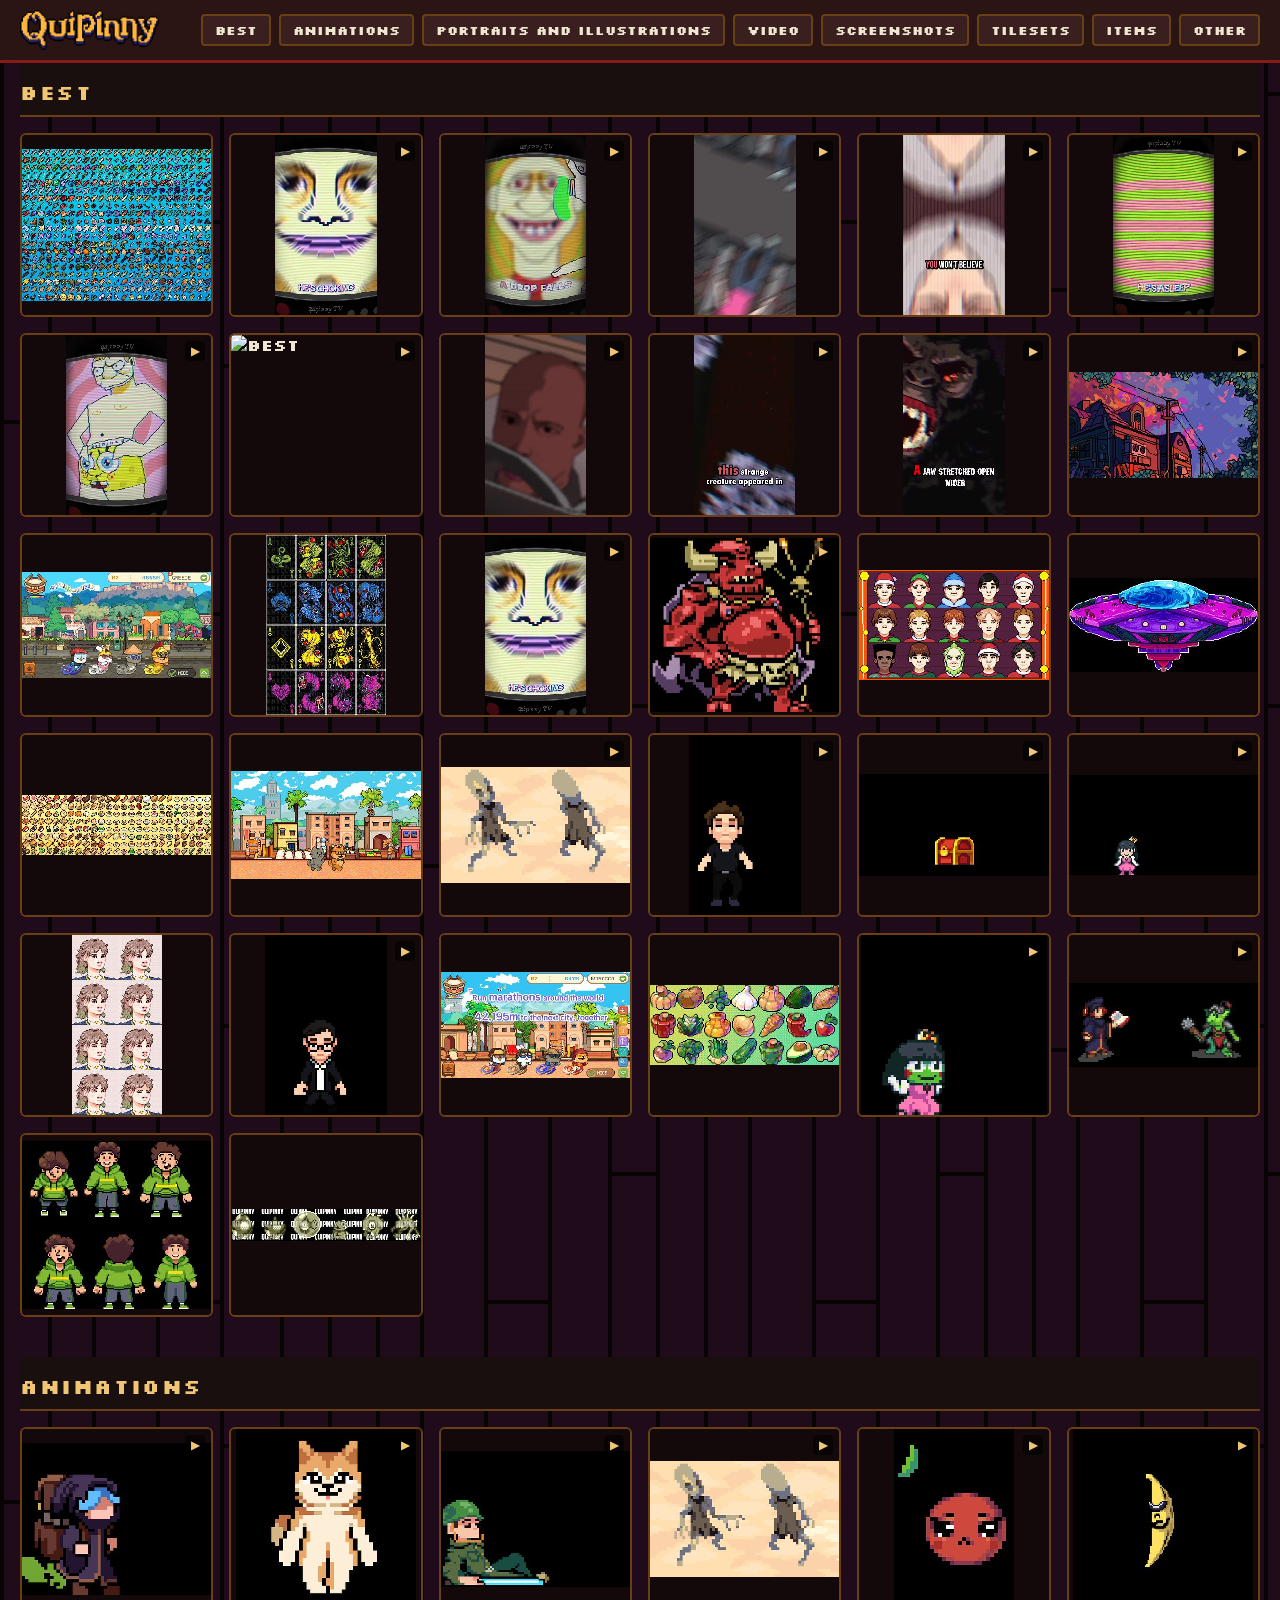
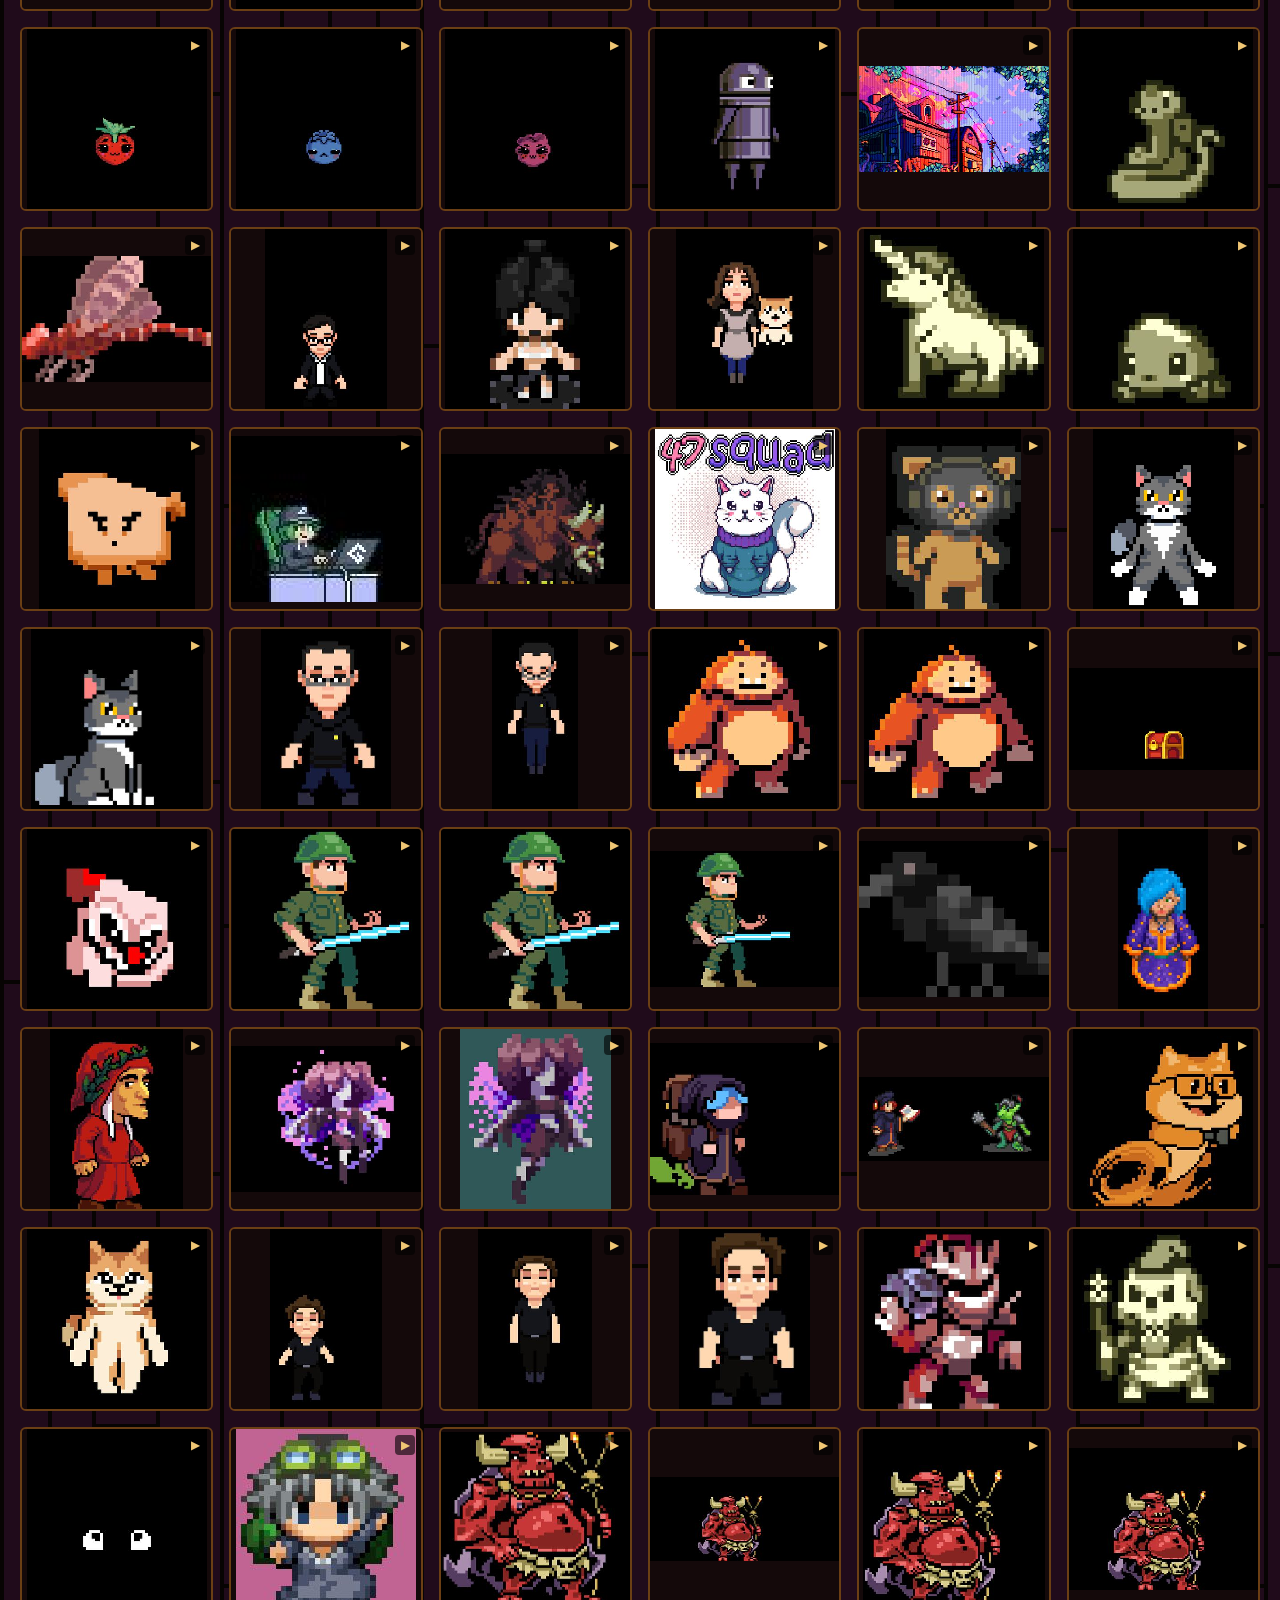
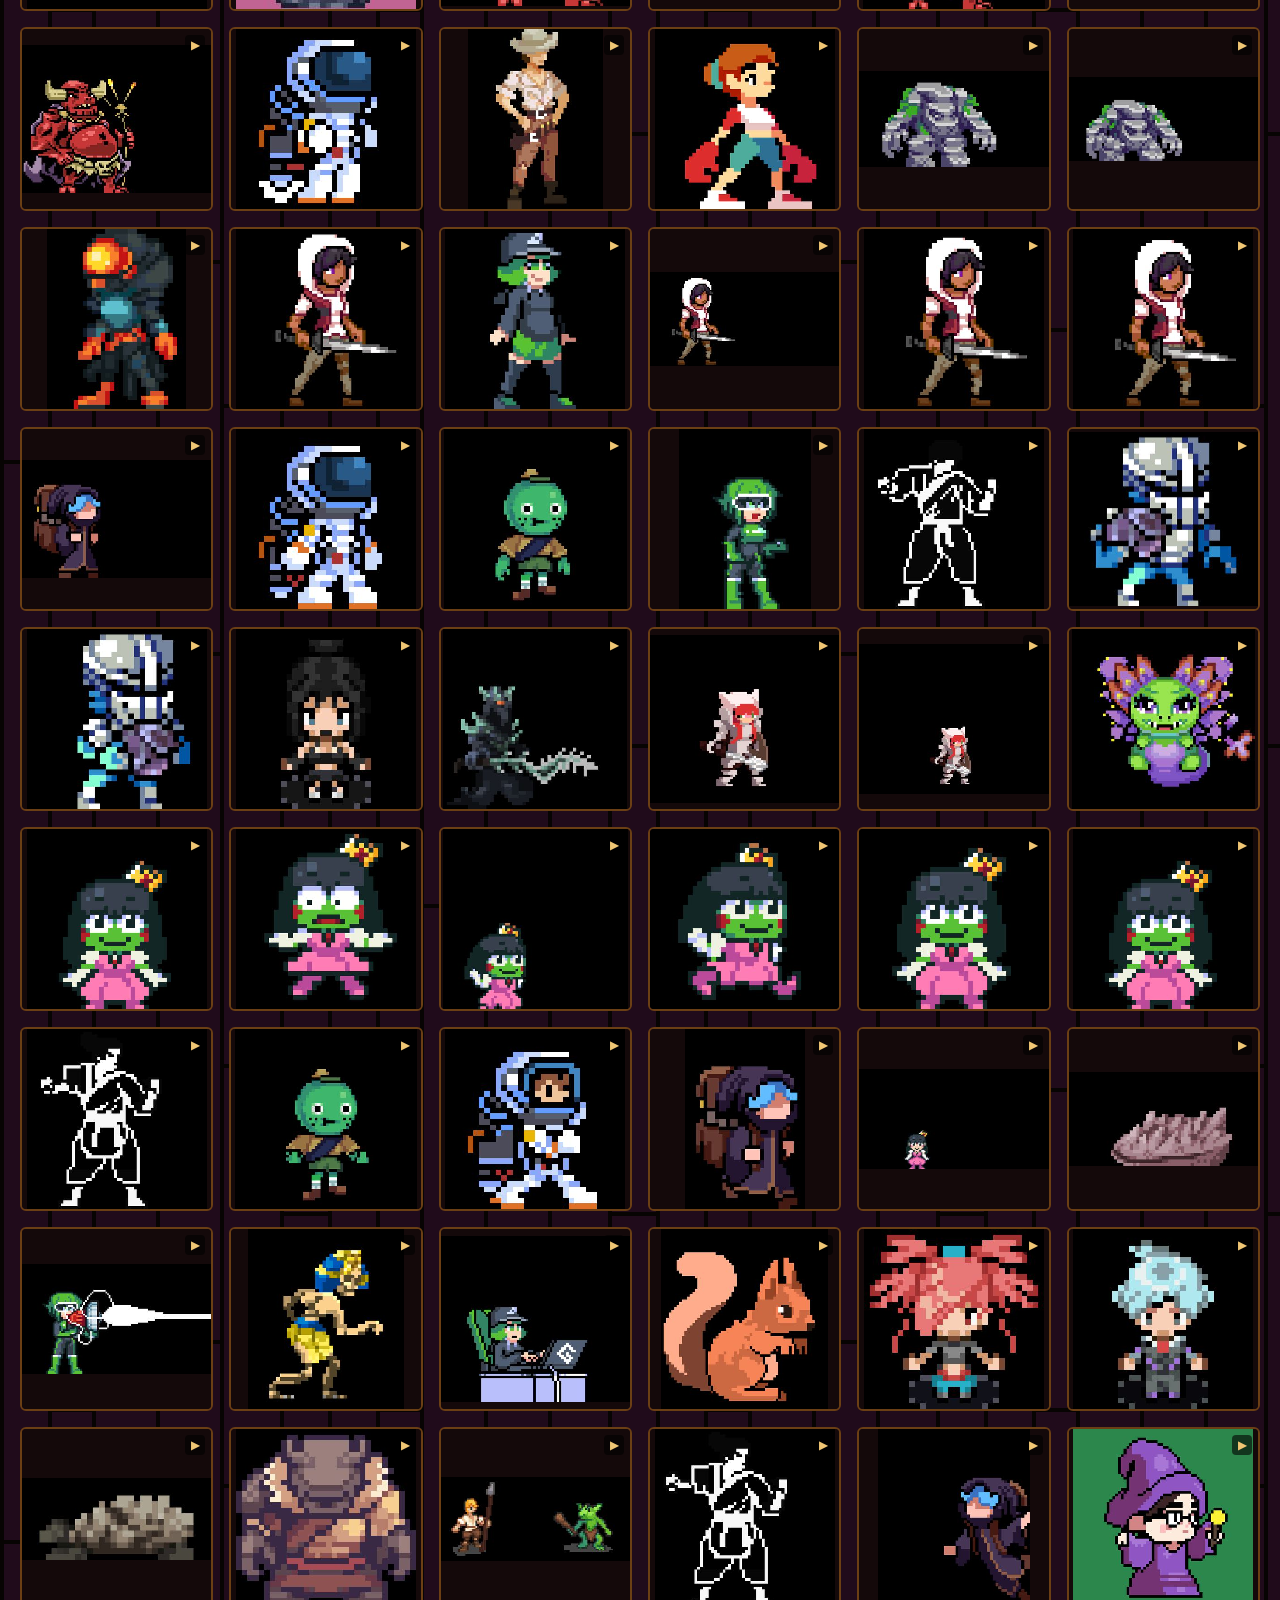
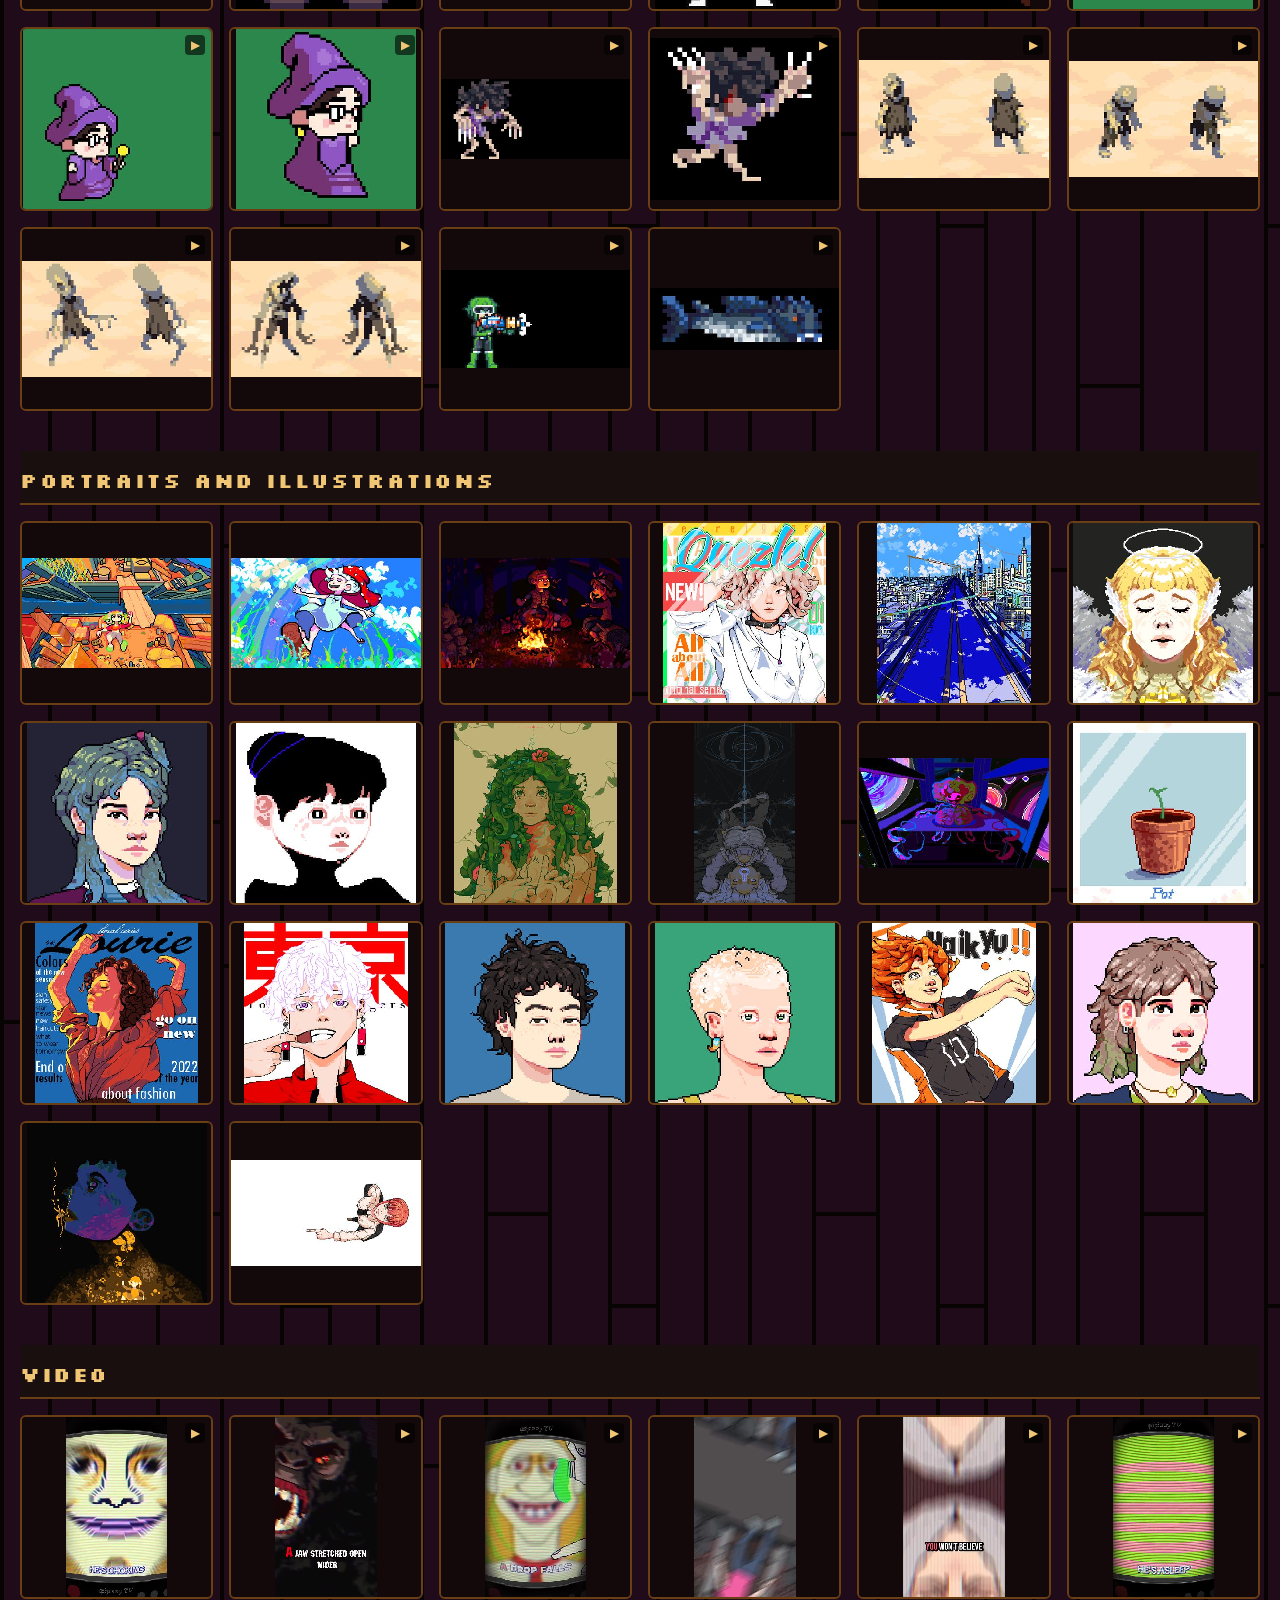
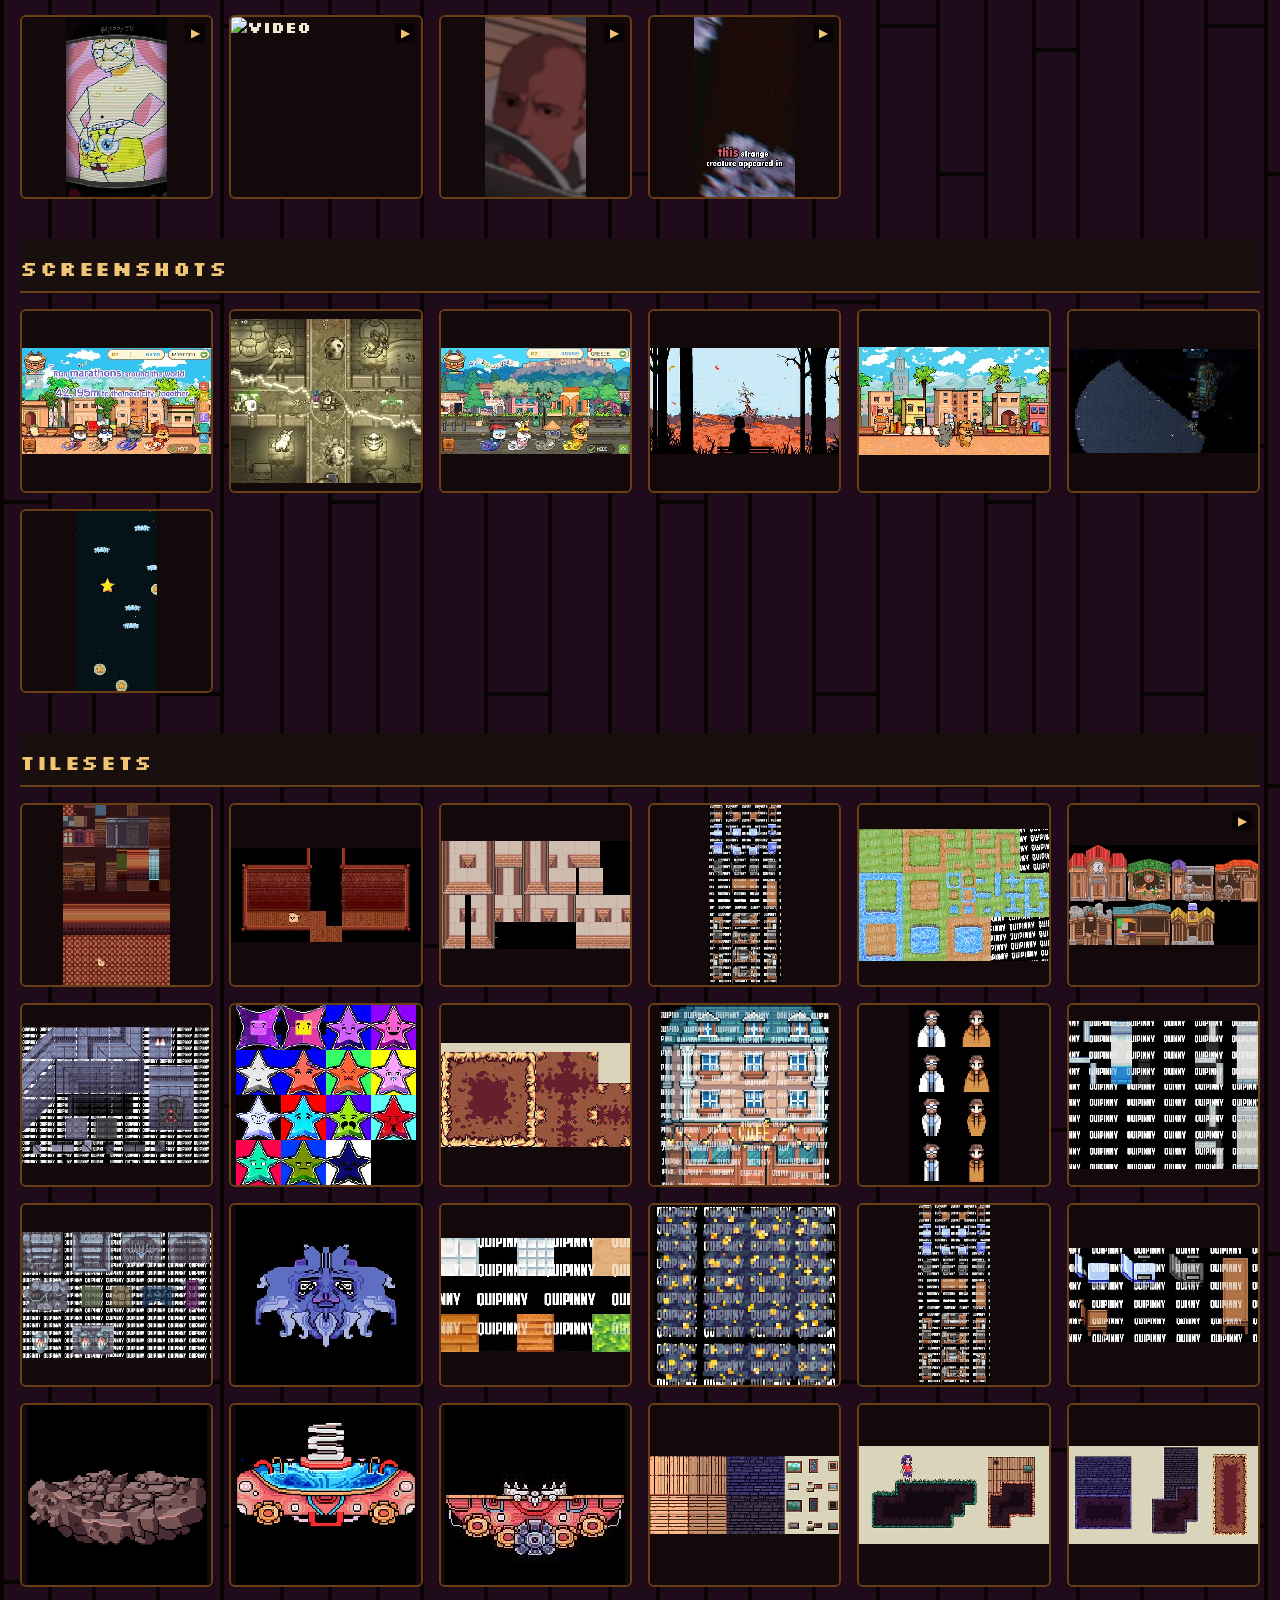
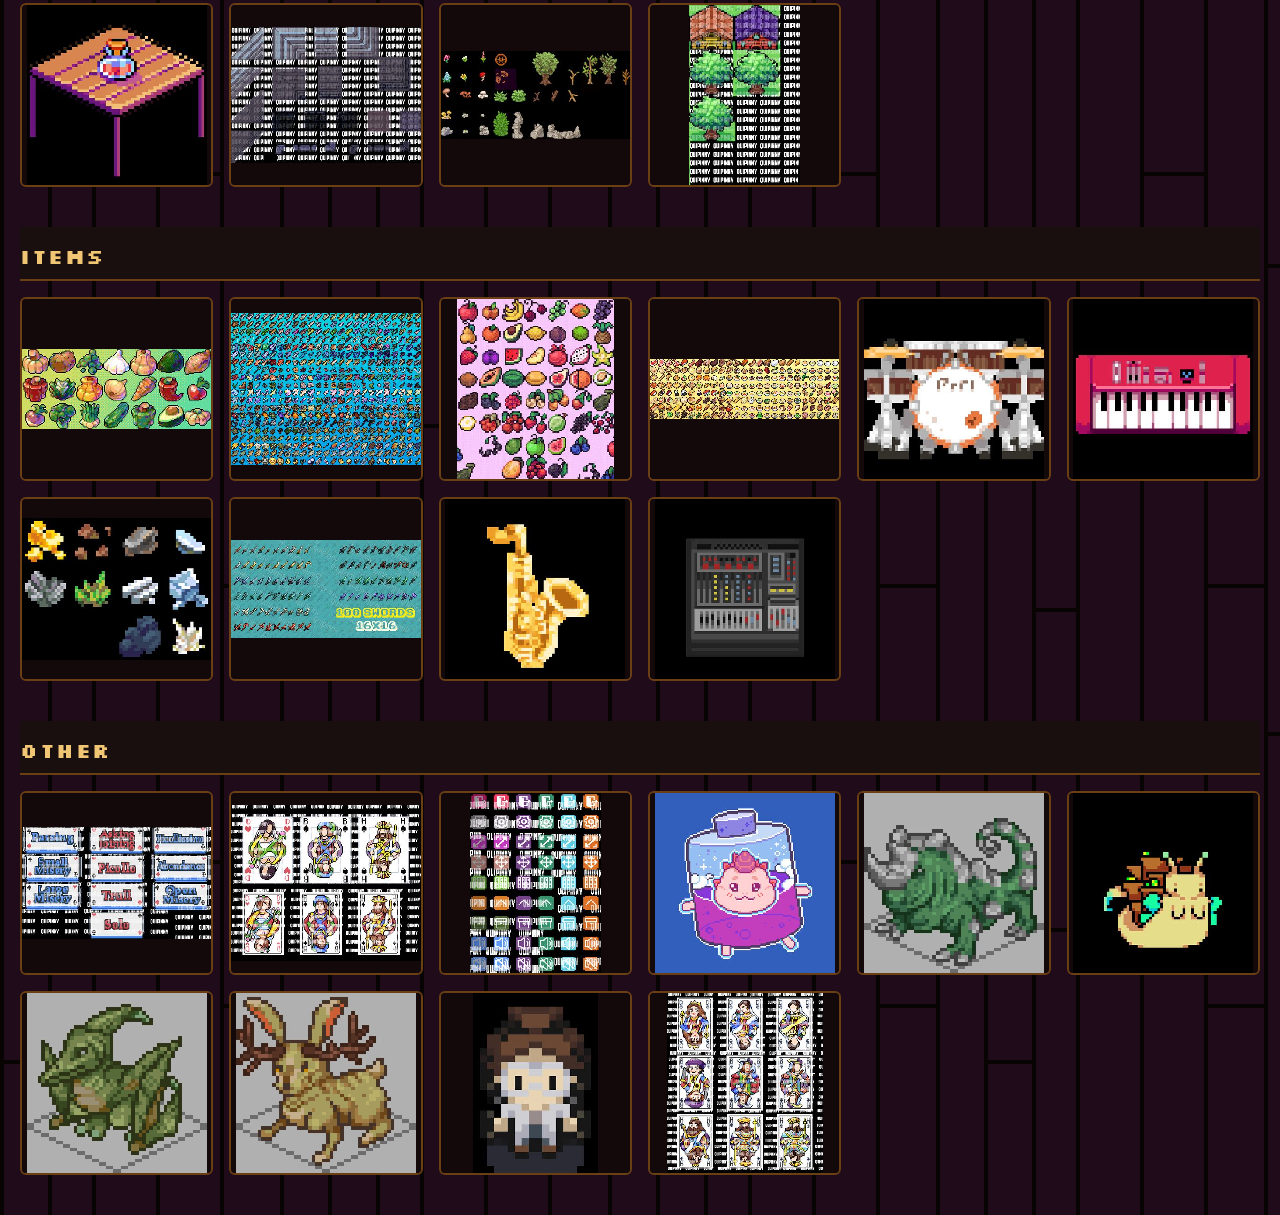
==== portfolio/index.html @ ec5ab2c8 "Update index.html" ====
<!DOCTYPE html>
<html lang="en">
<head>
<meta charset="UTF-8">
<meta name="viewport" content="width=device-width, initial-scale=1.0">
<title>Portfolio | Quipinny — Pixel Artist</title>
<link rel="preconnect" href="https://fonts.googleapis.com">
<link rel="preconnect" href="https://fonts.gstatic.com" crossorigin>
<link href="https://fonts.googleapis.com/css2?family=Silkscreen:wght@400;700&display=swap" rel="stylesheet">
<link rel="stylesheet" href="style.css?v=4">
</head>
<body oncontextmenu="return false;">

  <!-- Верхняя навигация — липкая (всегда видна сверху), ссылки на категории -->
  <nav class="topnav" id="topnav">
    <a href="../" class="topnav-logo"><img src="Logo.png" alt="Quipinny"></a>
    <div class="topnav-links" id="topnav-links">
      <!-- Заполняется автоматически из списка категорий в script.js -->
    </div>
  </nav>

  <!-- Сюда JS вставит все секции с работами -->
  <main id="gallery"></main>

  <!-- Лайтбокс — увеличенный просмотр работы по клику -->
  <div class="lightbox" id="lightbox" onclick="closeLightbox()">
    <div class="lightbox-content" id="lightboxContent"></div>
  </div>

  <script src="works.js?v=2"></script>
  <script src="script.js?v=5"></script>
</body>
</html>
---- portfolio/style.css ----
* {
  margin: 0;
  padding: 0;
  box-sizing: border-box;
}

body {
  /* Бесконечный тайловый паттерн из background2.png (328x1080px, вертикальные полосы) */
  background-image: url("background2.png");
  background-repeat: repeat;
  background-size: 328px 1080px; /* родной размер картинки — чтобы плитки стыковались без швов */
  color: #f0e6d2;
  font-family: 'Silkscreen', monospace;
  font-weight: 700;
  /* Защита от копирования текста/долгого тапа на телефоне (см. общее примечание внизу файла) */
  -webkit-user-select: none;
  user-select: none;
  -webkit-touch-callout: none;
}

/* ===== Верхняя навигация — липкая, всегда видна при скролле ===== */
.topnav {
  position: sticky;
  top: 0;
  z-index: 100;
  display: flex;
  align-items: center;
  justify-content: space-between;
  flex-wrap: wrap;
  gap: 12px;
  padding: 10px 20px;
  background: #2a1414;
  border-bottom: 3px solid #8a1a1a;
}

.topnav-logo {
  display: block;
}

.topnav-logo img {
  height: 40px;
  width: auto;
  display: block;
  -webkit-user-drag: none; /* нельзя перетащить картинку мышкой, чтобы сохранить */
}

.topnav-links {
  display: flex;
  flex-wrap: wrap;
  gap: 8px;
}

.topnav-links a {
  color: #f0e6d2;
  text-decoration: none;
  font-family: 'Silkscreen', monospace;
  font-weight: 700;
  font-size: 13px;
  padding: 6px 12px;
  border: 2px solid #6b3f14;
  border-radius: 4px;
  background: #3a1f1f;
  transition: 0.15s;
}

.topnav-links a:hover {
  background: #8a1a1a;
  border-color: #f0c674;
}

/* ===== Секции категорий ===== */
.category-section {
  padding: 0 20px 40px;
  scroll-margin-top: 70px; /* чтобы при переходе по ссылке заголовок не прятался под топ-навигацию */
}

/* Липкий заголовок секции — прилипает под топ-навигацией, пока листаешь эту категорию */
.section-title {
  position: sticky;
  top: 58px; /* высота топ-навигации */
  z-index: 50;
  background: #1a0f0f;
  padding: 16px 0 10px;
  font-family: 'Silkscreen', monospace;
  font-weight: 700;
  font-size: 20px;
  color: #f0c674;
  letter-spacing: 0.08em;
  text-transform: uppercase;
  border-bottom: 2px solid #6b3f14;
}

/* ===== Сетка карточек ===== */
.grid {
  display: grid;
  grid-template-columns: repeat(auto-fill, minmax(180px, 1fr));
  gap: 16px;
  padding-top: 16px;
}

.card {
  position: relative;
  background: #2a1414;
  border: 2px solid #6b3f14;
  border-radius: 6px;
  overflow: hidden;
  display: flex;
  flex-direction: column;
  cursor: pointer; /* подсказывает, что можно кликнуть и увеличить */
  transition: transform 0.15s, border-color 0.15s;
}

.card:hover {
  transform: scale(1.03);
  border-color: #f0c674;
}

.card img {
  width: 100%;
  height: 180px;
  object-fit: contain; /* показывает картинку целиком, без обрезки, даже если пропорции разные */
  background: #14090a;
  image-rendering: pixelated; /* чёткие пиксели без размытия при масштабировании */
  -webkit-user-drag: none;
  pointer-events: none; /* клик всегда попадает на .card */
}

/* Значок "▶" поверх превью гифок/видео — подсказывает, что там анимация */
.play-badge {
  position: absolute;
  top: 6px;
  right: 6px;
  z-index: 2;
  background: rgba(0, 0, 0, 0.6);
  color: #f0c674;
  font-size: 11px;
  padding: 3px 6px;
  border-radius: 4px;
  pointer-events: none;
}

.card figcaption {
  padding: 8px;
  font-size: 11px;
  text-align: center;
  color: #cbb89a;
}

/* ===== Лайтбокс — увеличенный просмотр по клику ===== */
.lightbox {
  display: none;
  position: fixed;
  inset: 0;
  background: rgba(10, 5, 5, 0.92);
  z-index: 1000;
  align-items: center;
  justify-content: center;
  padding: 30px;
  cursor: zoom-out;
}

.lightbox.is-open {
  display: flex;
}

.lightbox-content {
  max-width: 90vw;
  max-height: 90vh;
  cursor: default;
}

.lightbox-content img,
.lightbox-content video {
  max-width: 90vw;
  max-height: 90vh;
  width: auto;
  height: auto;
  image-rendering: pixelated;
  border: 3px solid #6b3f14;
  border-radius: 6px;
  -webkit-user-drag: none;
}

/* На маленьких экранах — карточки чуть меньше, навигация компактнее */
@media (max-width: 600px) {
  .grid {
    grid-template-columns: repeat(auto-fill, minmax(130px, 1fr));
    gap: 10px;
  }
  .card img {
    height: 130px;
  }
  .topnav {
    padding: 8px 14px;
  }
  .topnav-logo img {
    height: 30px;
  }
}
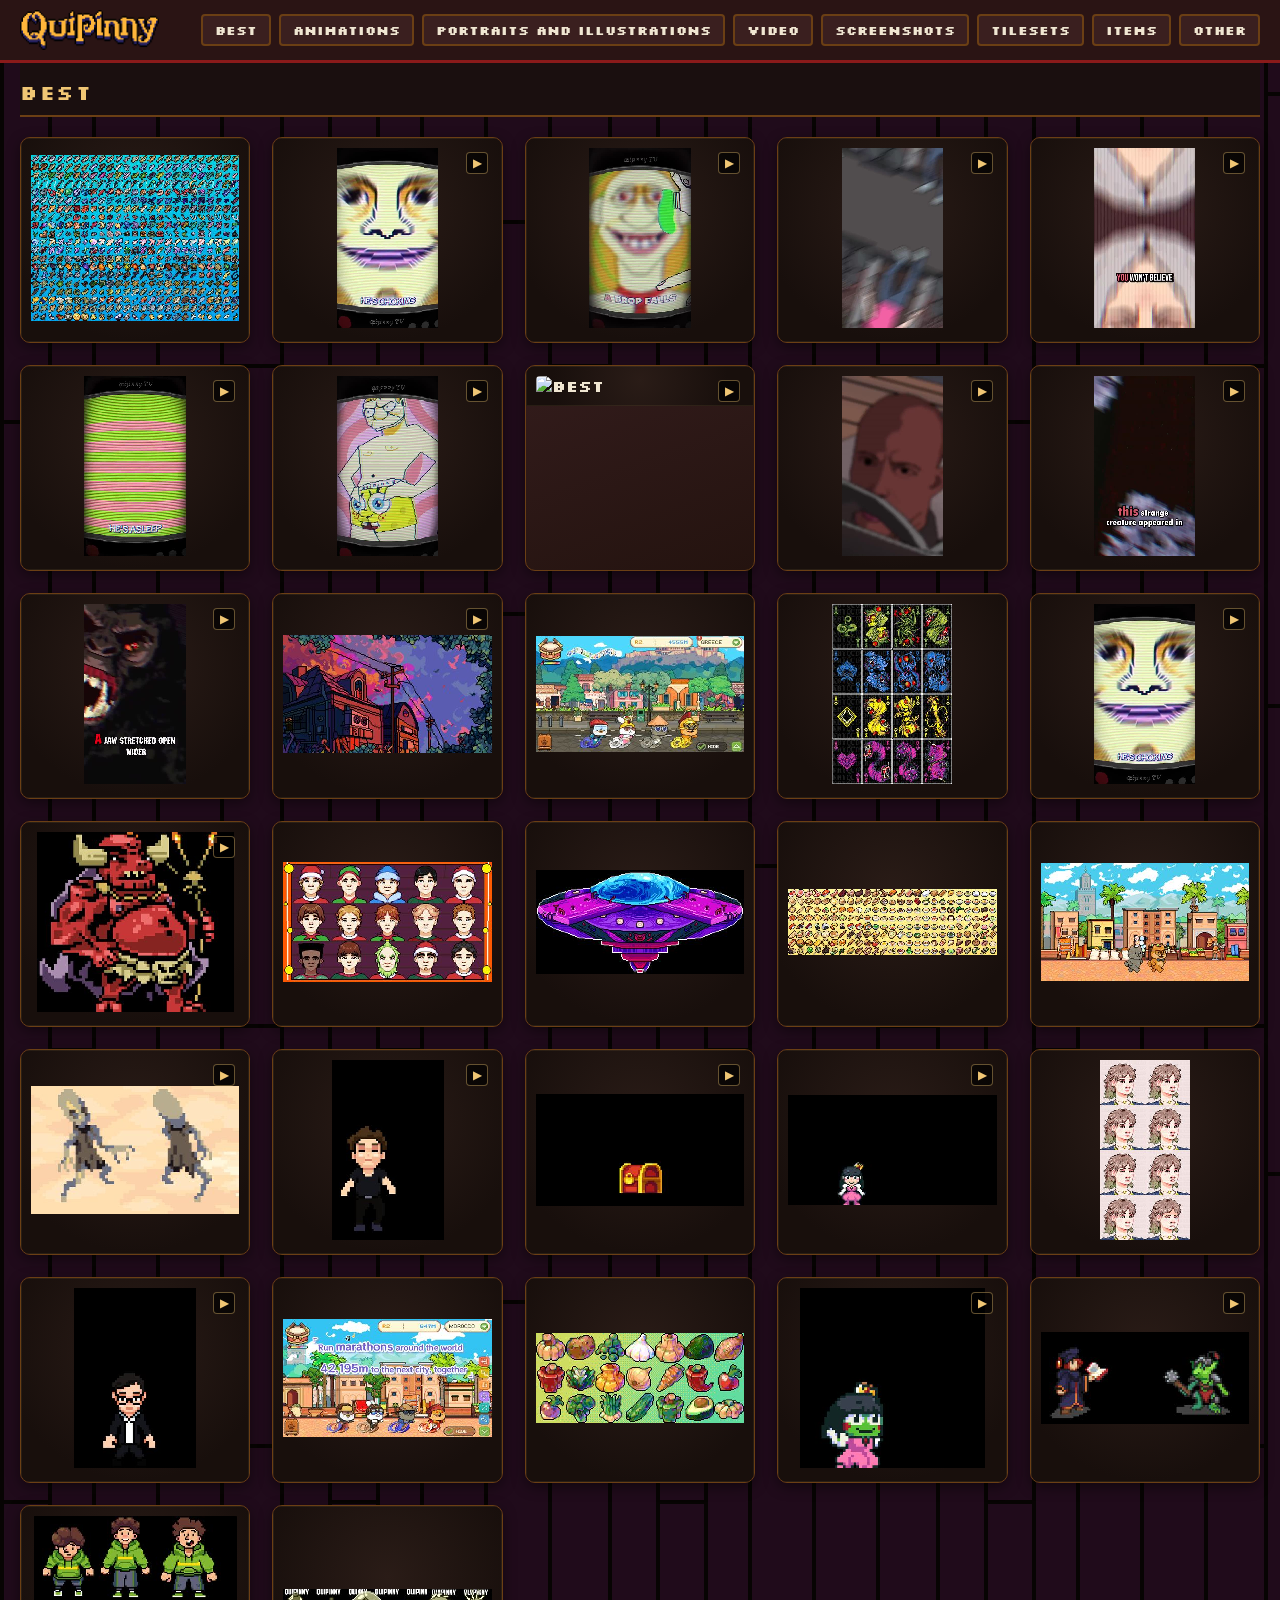
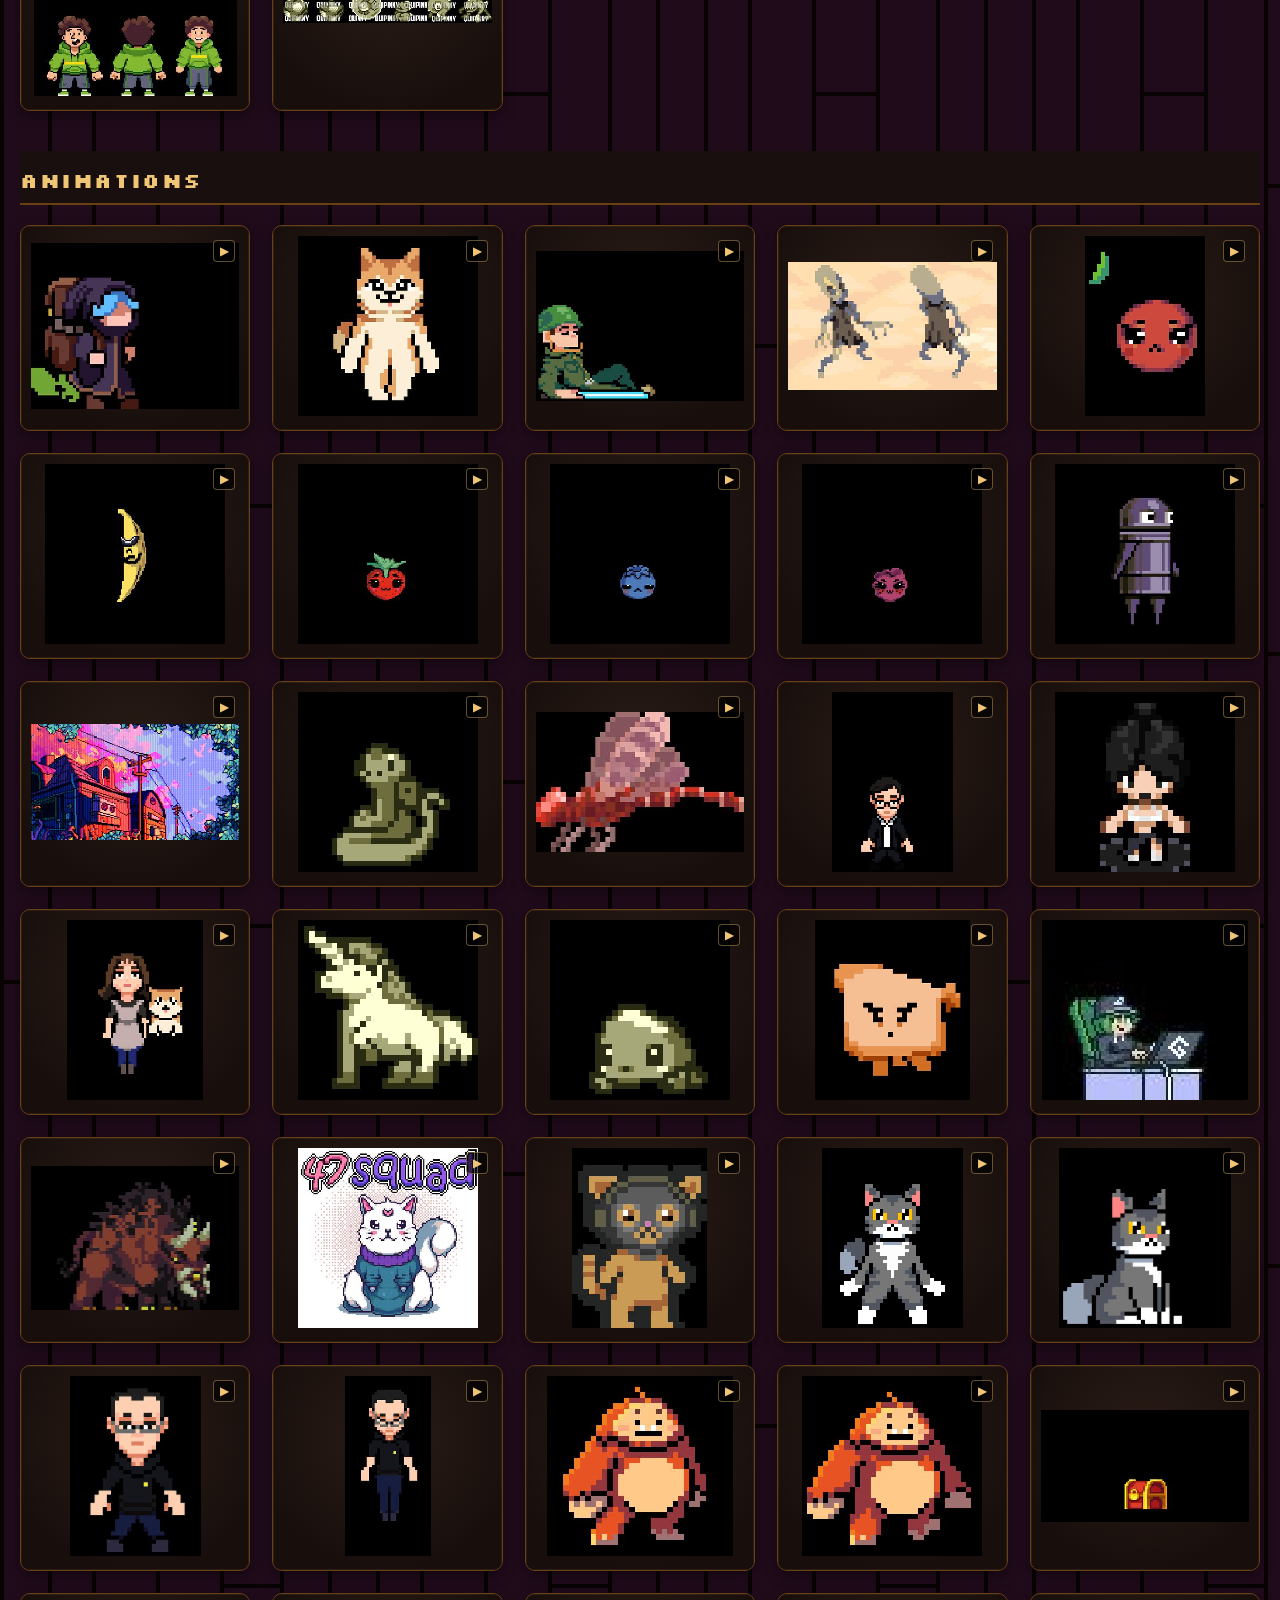
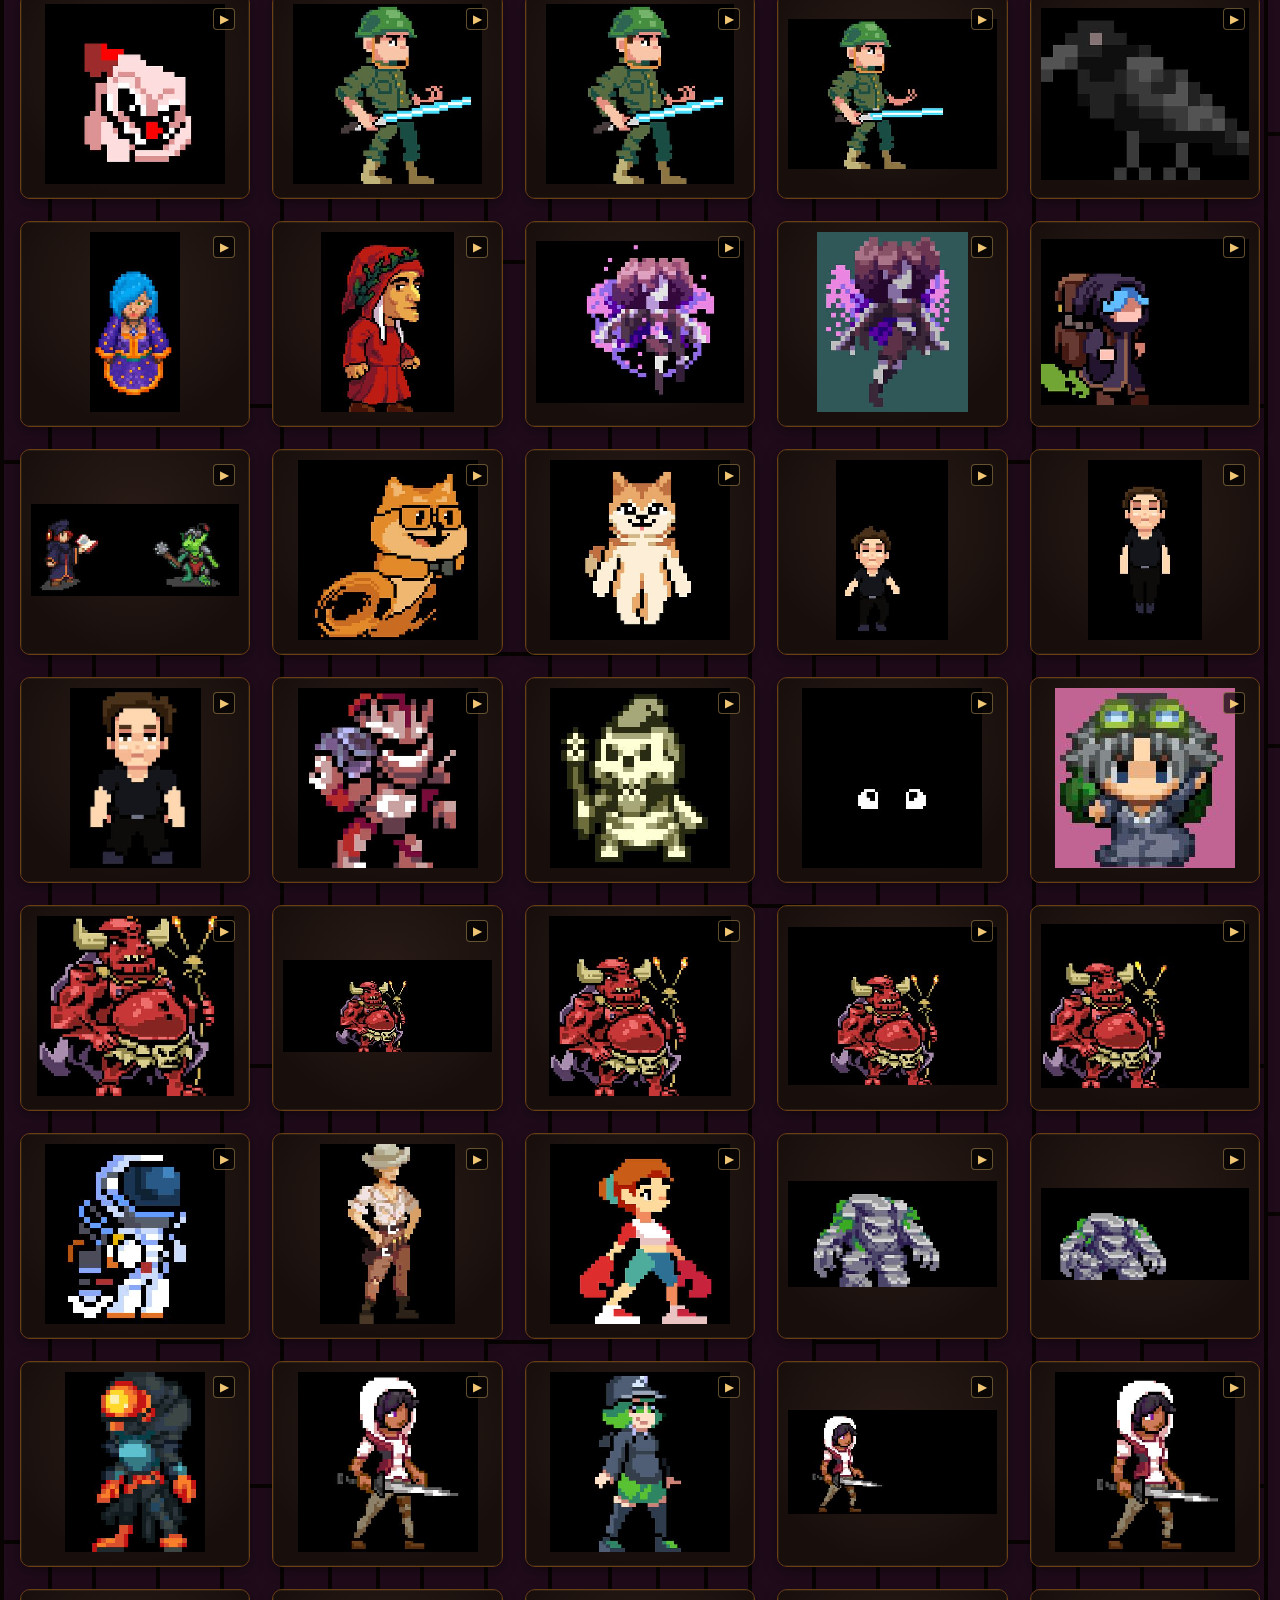
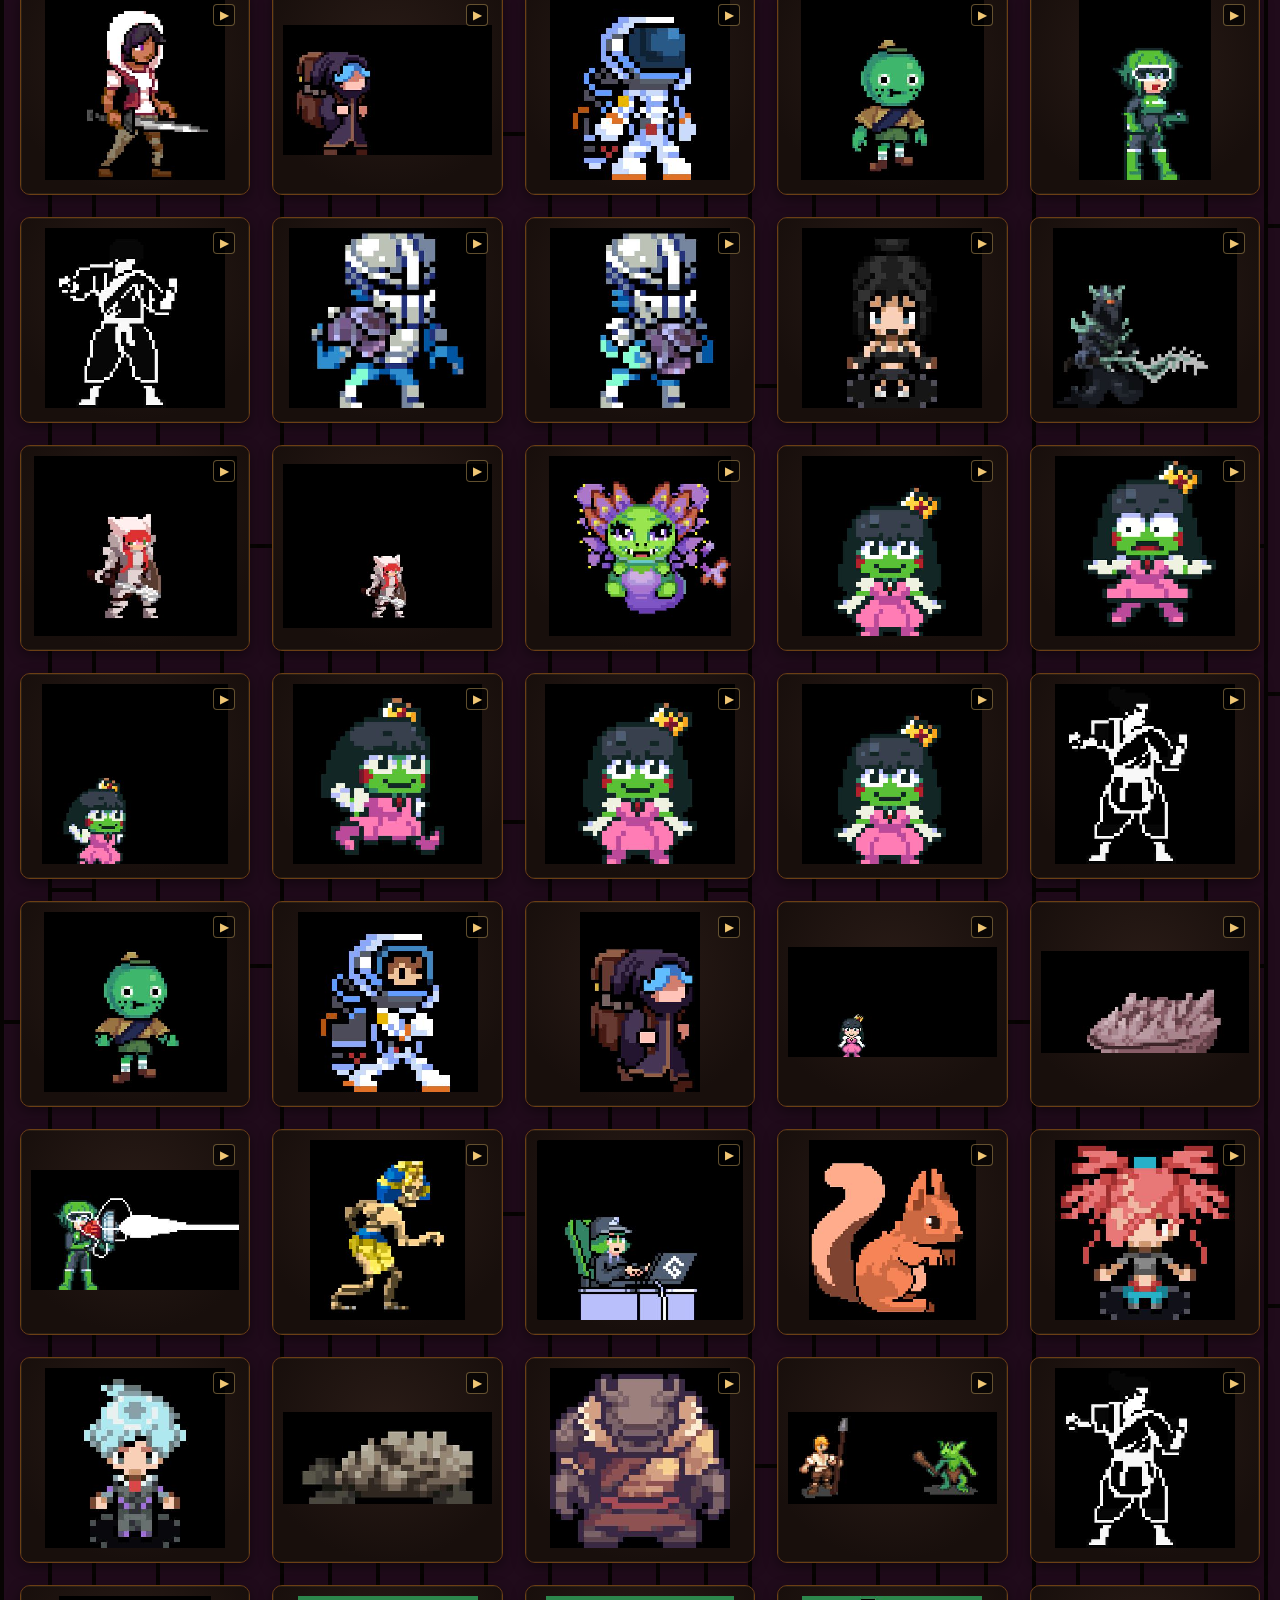
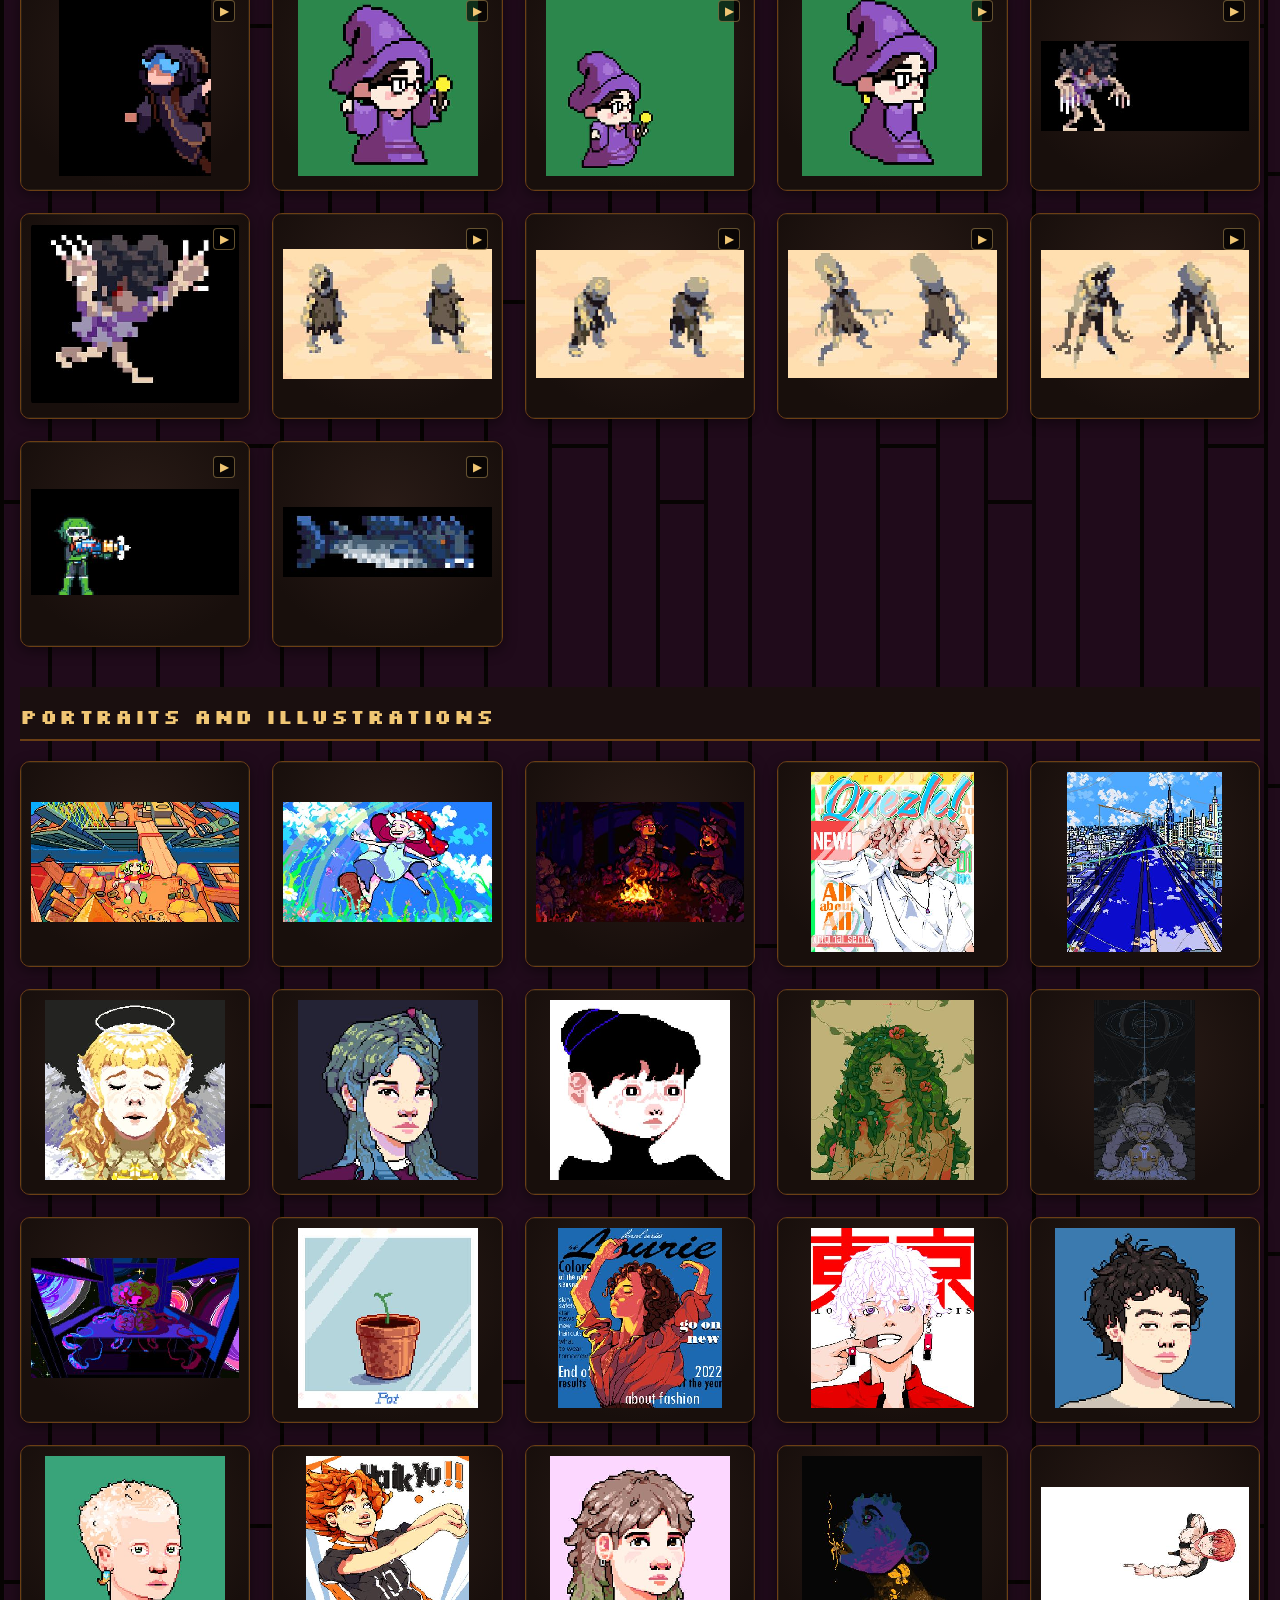
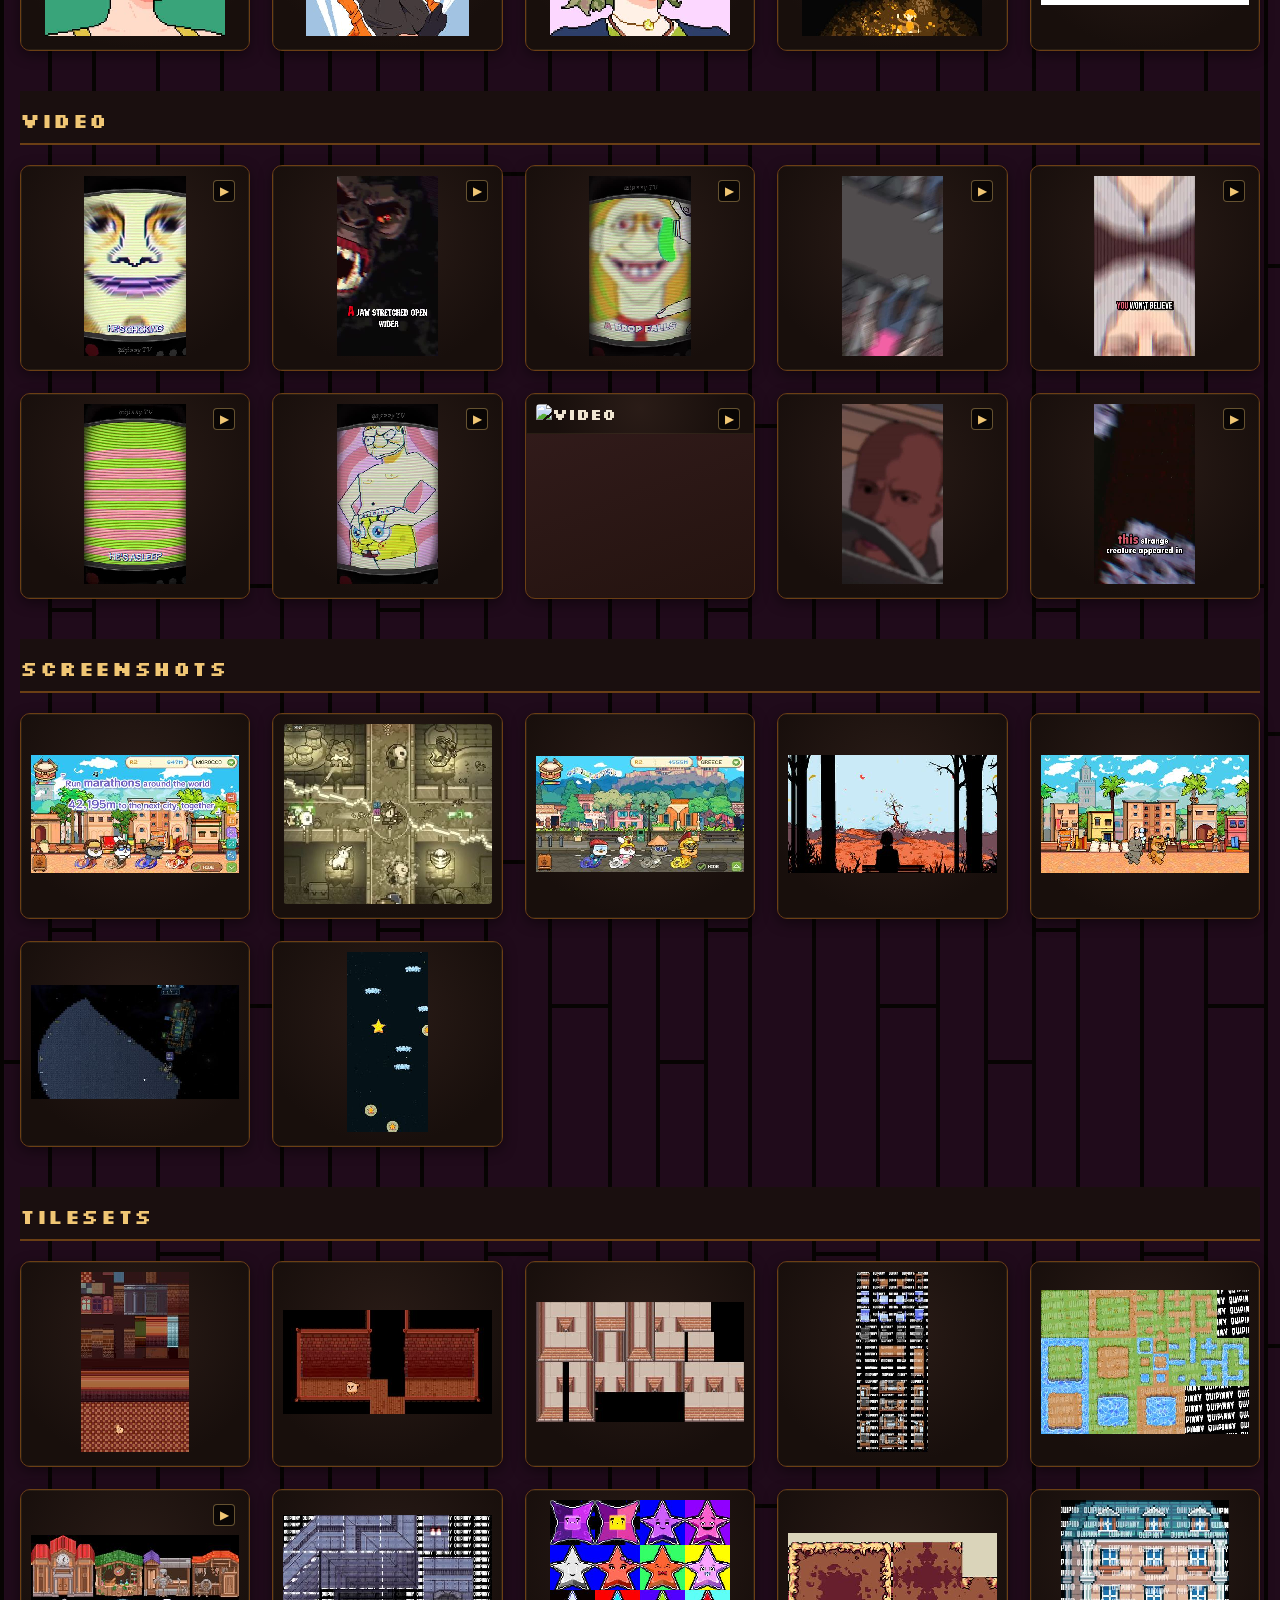
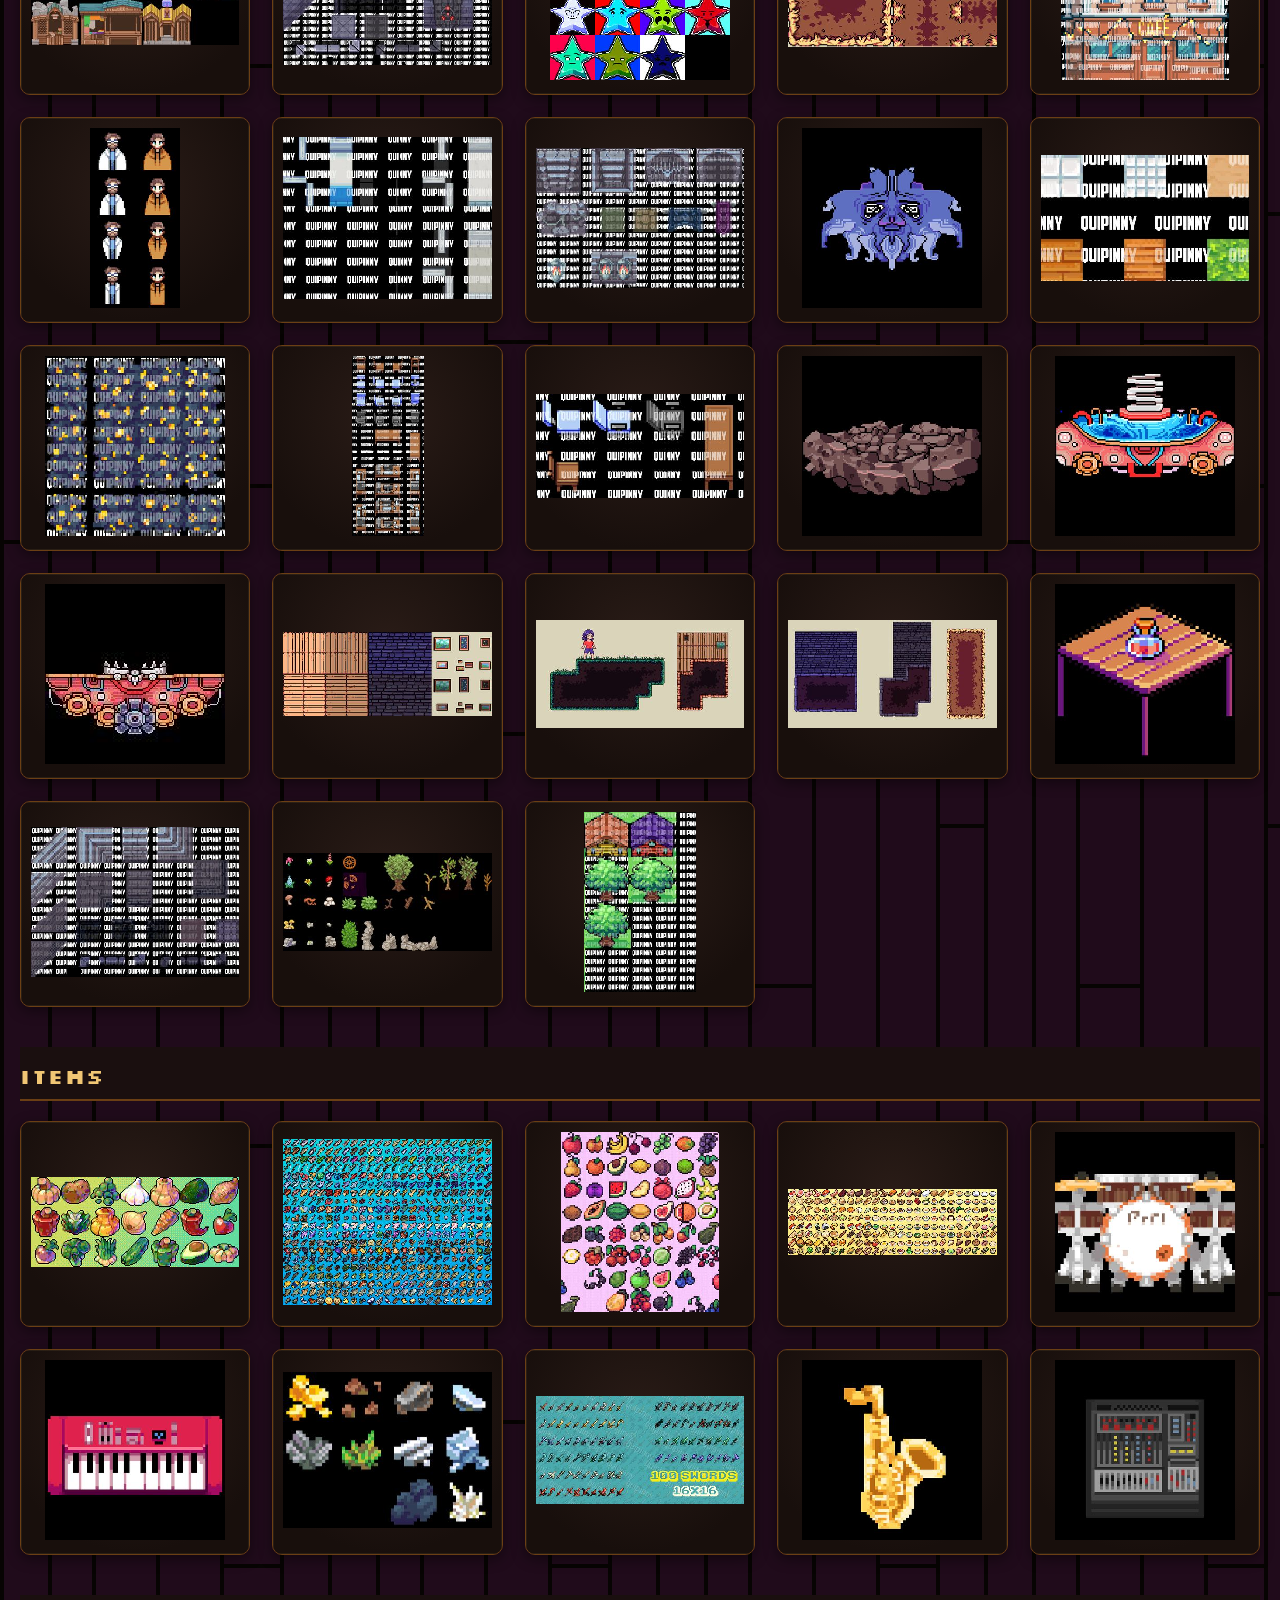
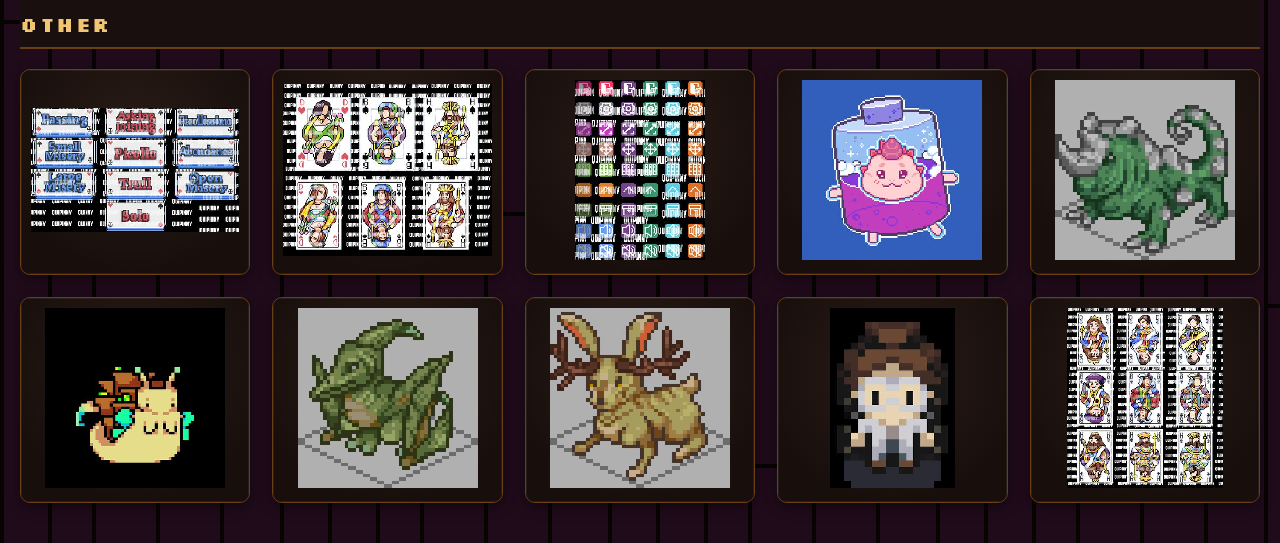
==== commit b0f0b80c: "Update index.html" ====
--- a/portfolio/index.html
+++ b/portfolio/index.html
@@ -7,7 +7,7 @@
 <link rel="preconnect" href="https://fonts.googleapis.com">
 <link rel="preconnect" href="https://fonts.gstatic.com" crossorigin>
 <link href="https://fonts.googleapis.com/css2?family=Silkscreen:wght@400;700&display=swap" rel="stylesheet">
-<link rel="stylesheet" href="style.css?v=4">
+<link rel="stylesheet" href="style.css?v=5">
 </head>
 <body oncontextmenu="return false;">
 
--- a/portfolio/style.css
+++ b/portfolio/style.css
@@ -93,33 +93,44 @@
 /* ===== Сетка карточек ===== */
 .grid {
   display: grid;
-  grid-template-columns: repeat(auto-fill, minmax(180px, 1fr));
-  gap: 16px;
-  padding-top: 16px;
+  grid-template-columns: repeat(auto-fill, minmax(200px, 1fr));
+  gap: 22px;
+  padding-top: 20px;
 }
 
 .card {
   position: relative;
-  background: #2a1414;
-  border: 2px solid #6b3f14;
-  border-radius: 6px;
+  background: linear-gradient(160deg, #331c1c, #24130f);
+  border: 1px solid #6b3f14;
+  border-radius: 10px;
   overflow: hidden;
   display: flex;
   flex-direction: column;
   cursor: pointer; /* подсказывает, что можно кликнуть и увеличить */
-  transition: transform 0.15s, border-color 0.15s;
+  box-shadow: 0 4px 14px rgba(0, 0, 0, 0.45);
+  transition: transform 0.2s ease, box-shadow 0.2s ease, border-color 0.2s ease;
 }
 
 .card:hover {
-  transform: scale(1.03);
+  transform: translateY(-5px);
   border-color: #f0c674;
+  box-shadow: 0 12px 28px rgba(0, 0, 0, 0.6), 0 0 0 1px rgba(240, 198, 116, 0.25);
+}
+
+/* Рамка вокруг самой картинки — чуть светлее чистого чёрного и с еле заметным
+   свечением по краю, чтобы работы с чёрным фоном не "терялись" на карточке */
+.card .thumb-frame {
+  position: relative;
+  padding: 10px;
+  background: radial-gradient(circle at 50% 35%, #2a1c17, #180f0c 75%);
+  box-shadow: inset 0 0 0 1px rgba(240, 198, 116, 0.08);
 }
 
 .card img {
   width: 100%;
   height: 180px;
   object-fit: contain; /* показывает картинку целиком, без обрезки, даже если пропорции разные */
-  background: #14090a;
+  border-radius: 4px;
   image-rendering: pixelated; /* чёткие пиксели без размытия при масштабировании */
   -webkit-user-drag: none;
   pointer-events: none; /* клик всегда попадает на .card */
@@ -128,10 +139,11 @@
 /* Значок "▶" поверх превью гифок/видео — подсказывает, что там анимация */
 .play-badge {
   position: absolute;
-  top: 6px;
-  right: 6px;
+  top: 14px;
+  right: 14px;
   z-index: 2;
-  background: rgba(0, 0, 0, 0.6);
+  background: rgba(0, 0, 0, 0.65);
+  border: 1px solid rgba(240, 198, 116, 0.4);
   color: #f0c674;
   font-size: 11px;
   padding: 3px 6px;
@@ -140,10 +152,11 @@
 }
 
 .card figcaption {
-  padding: 8px;
+  padding: 10px 8px;
   font-size: 11px;
   text-align: center;
   color: #cbb89a;
+  border-top: 1px solid rgba(107, 63, 20, 0.5);
 }
 
 /* ===== Лайтбокс — увеличенный просмотр по клику ===== */
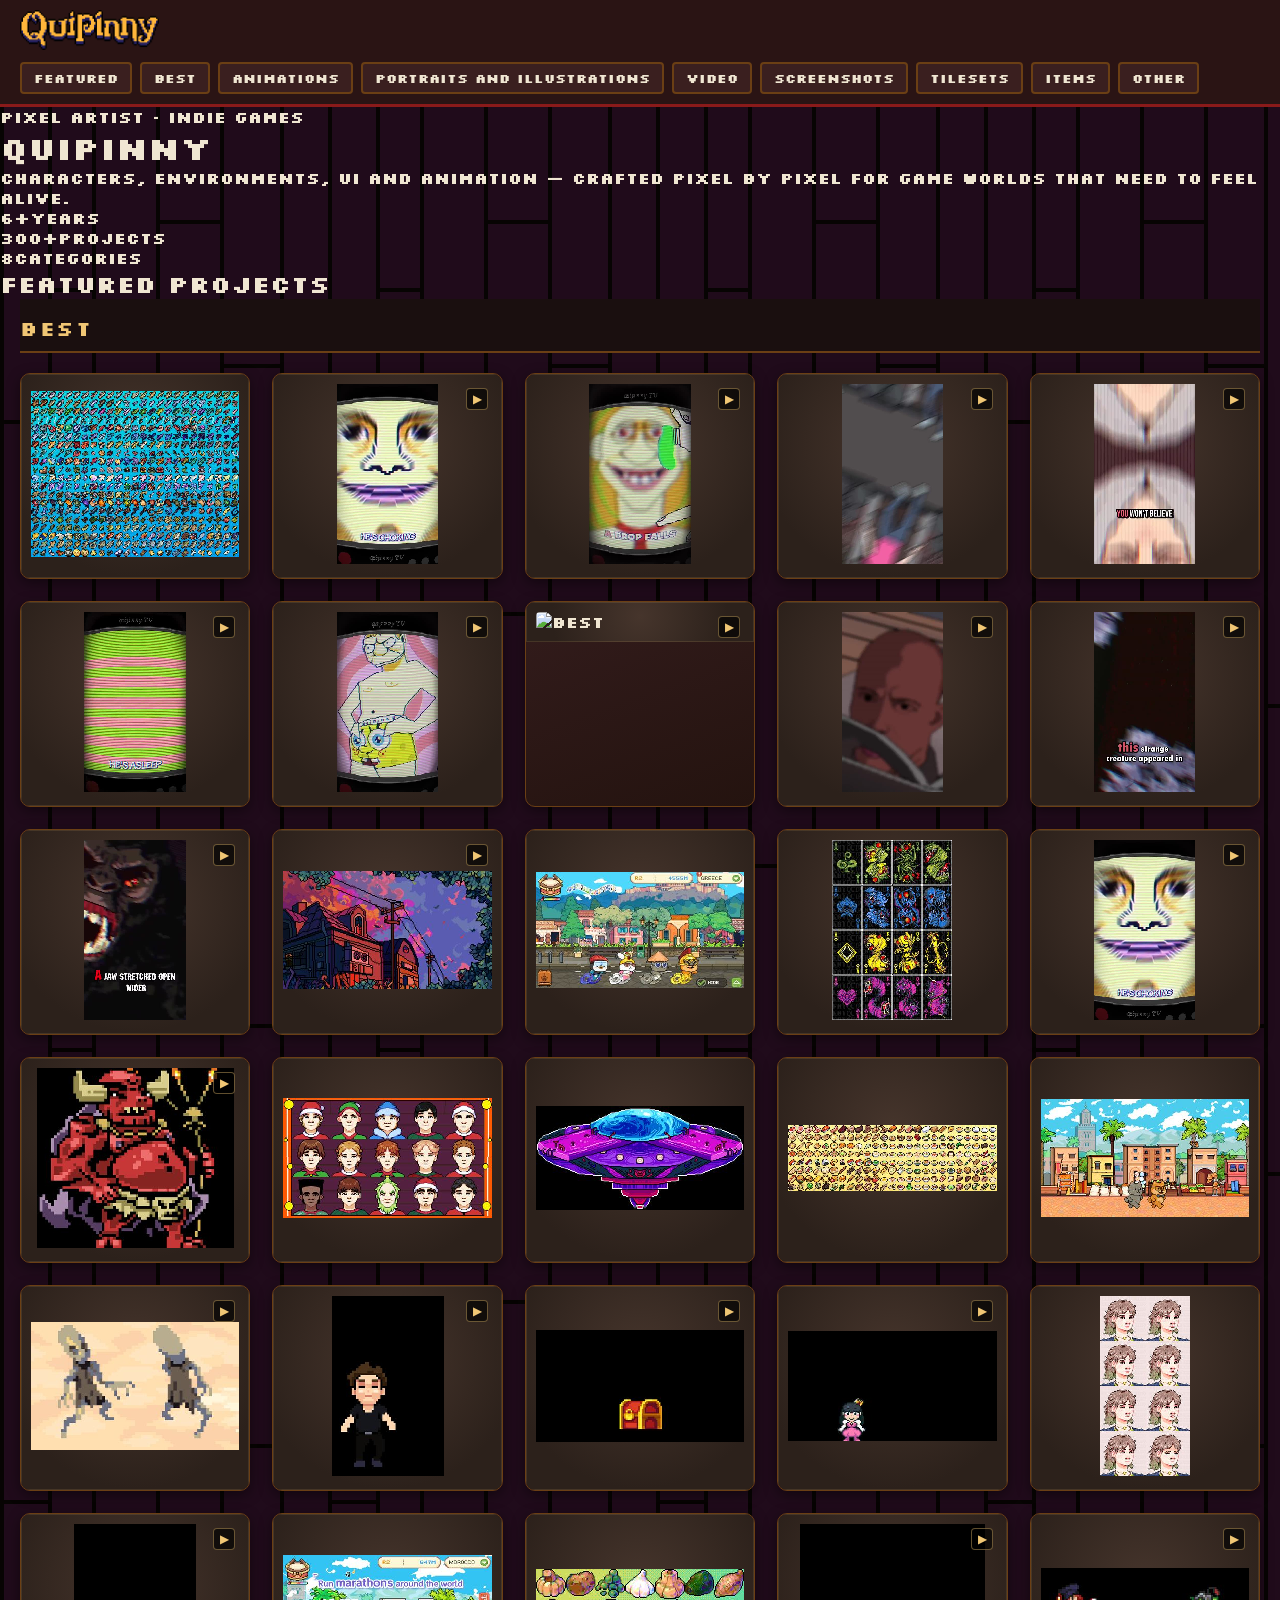
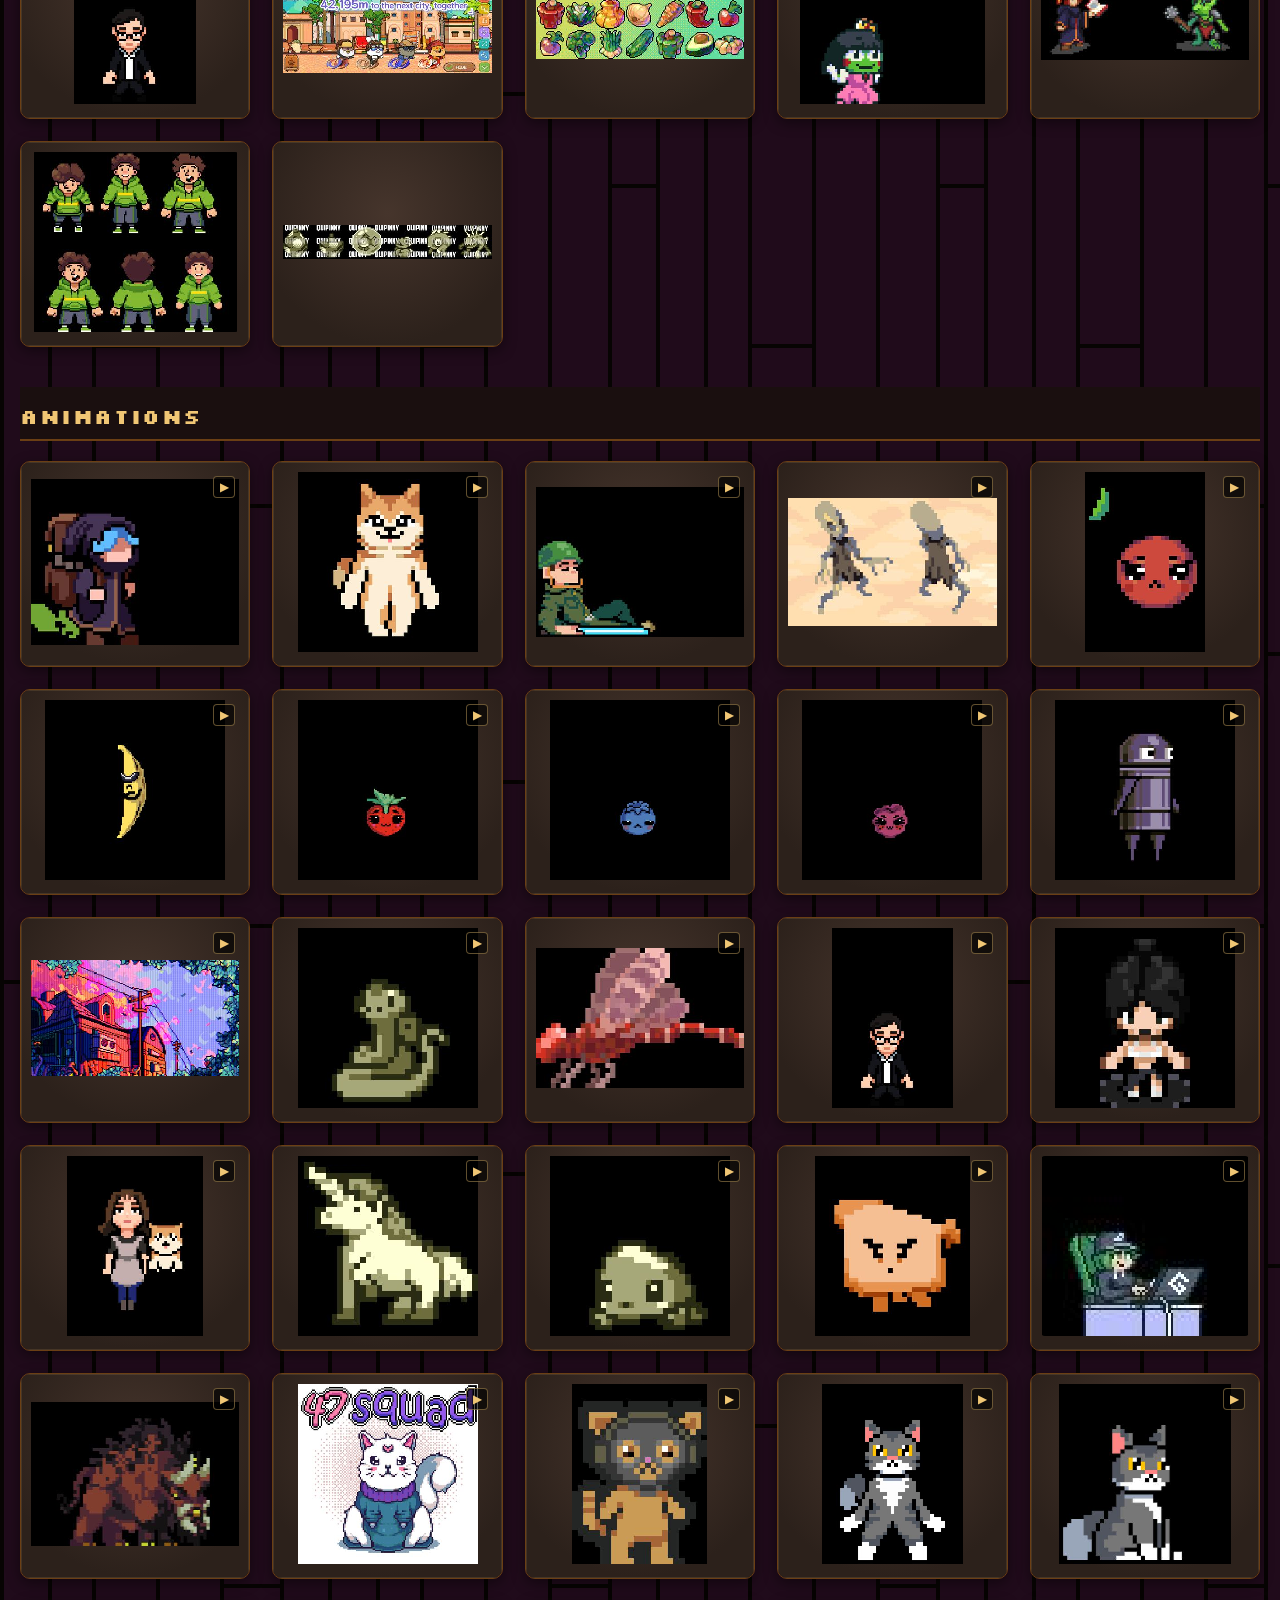
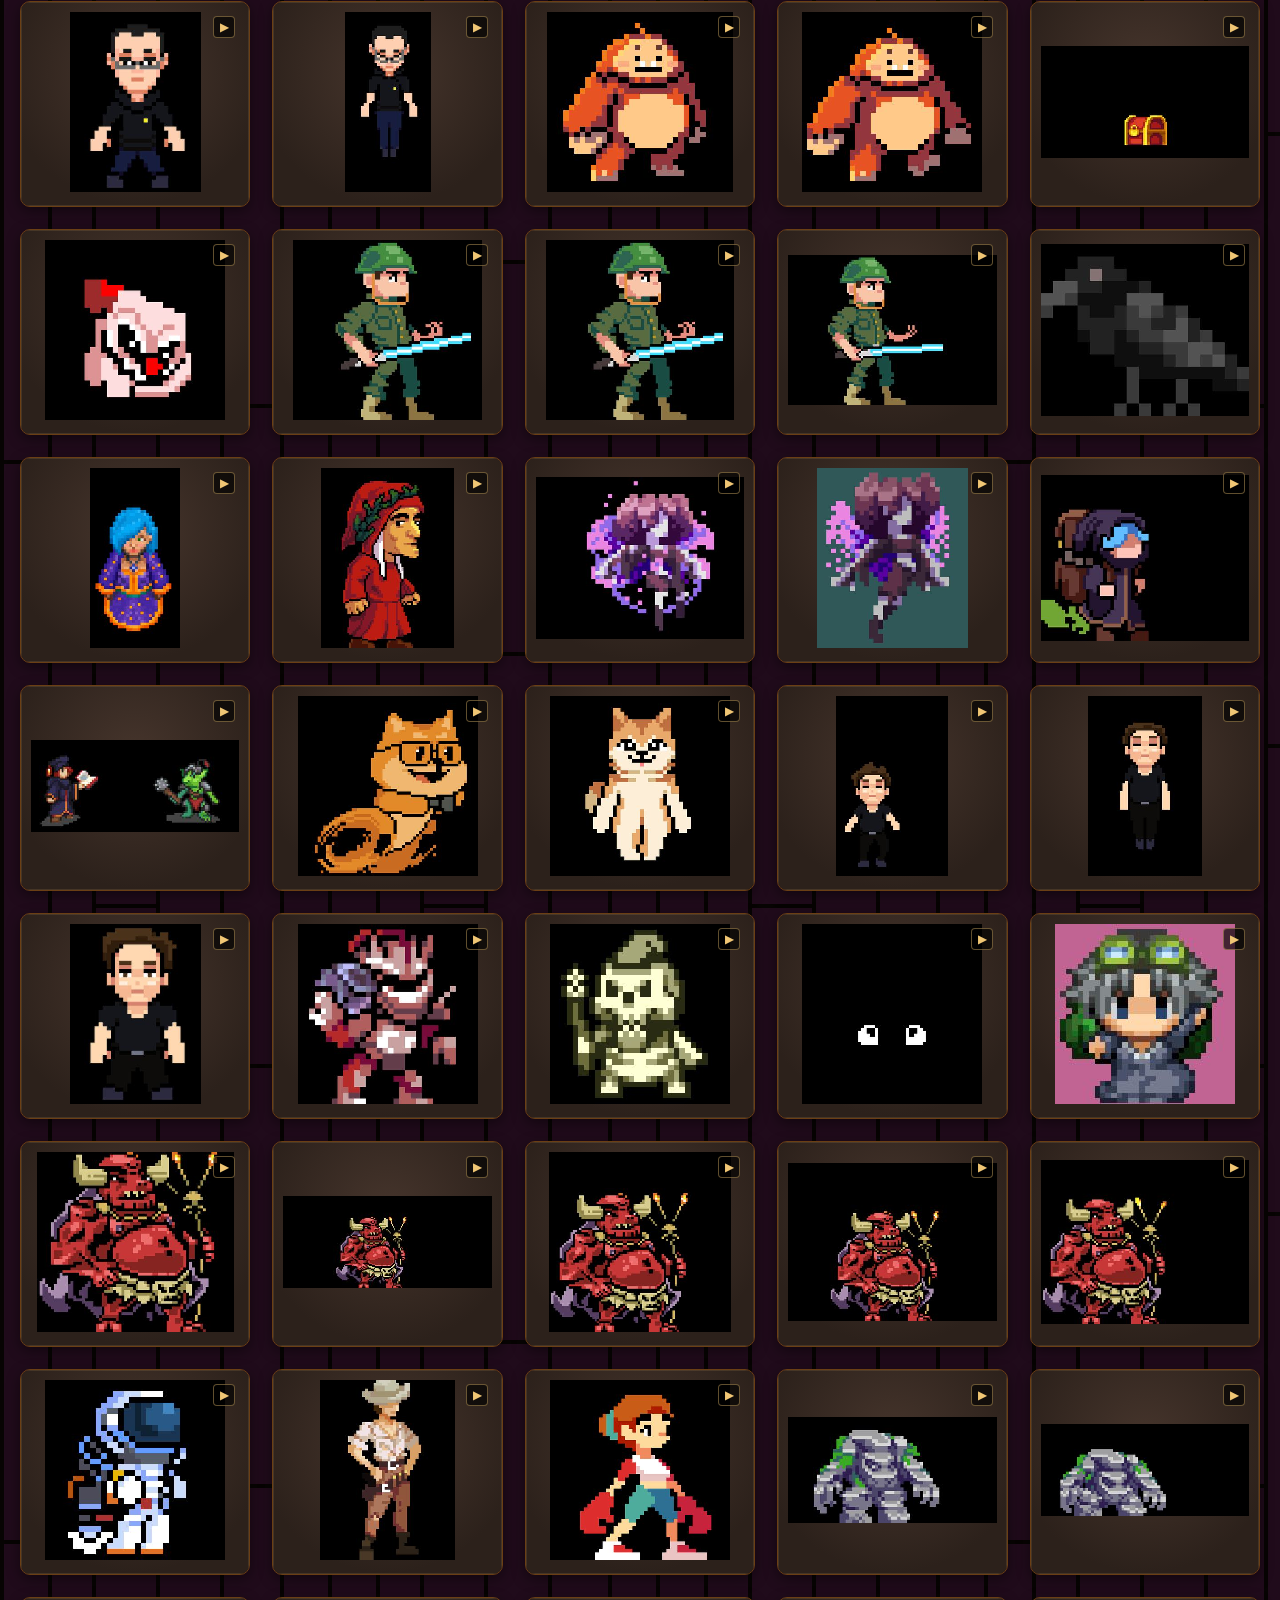
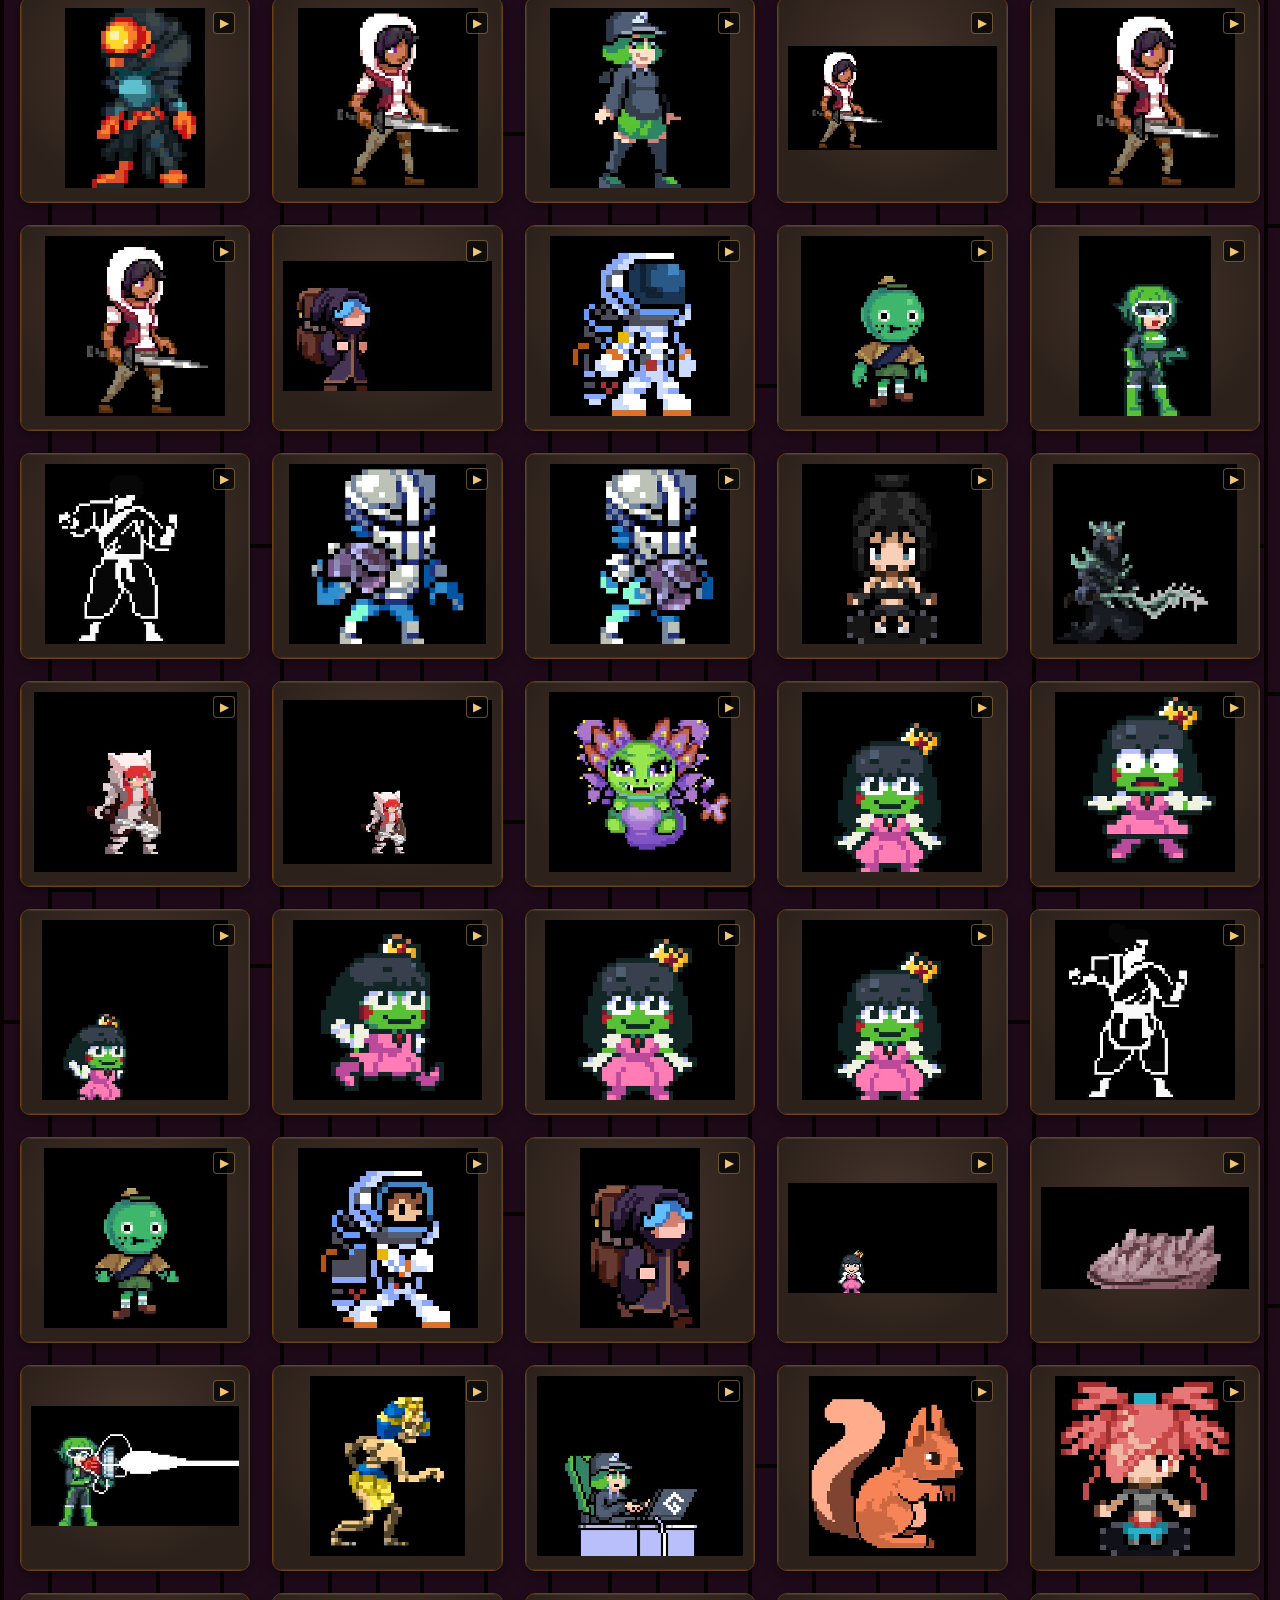
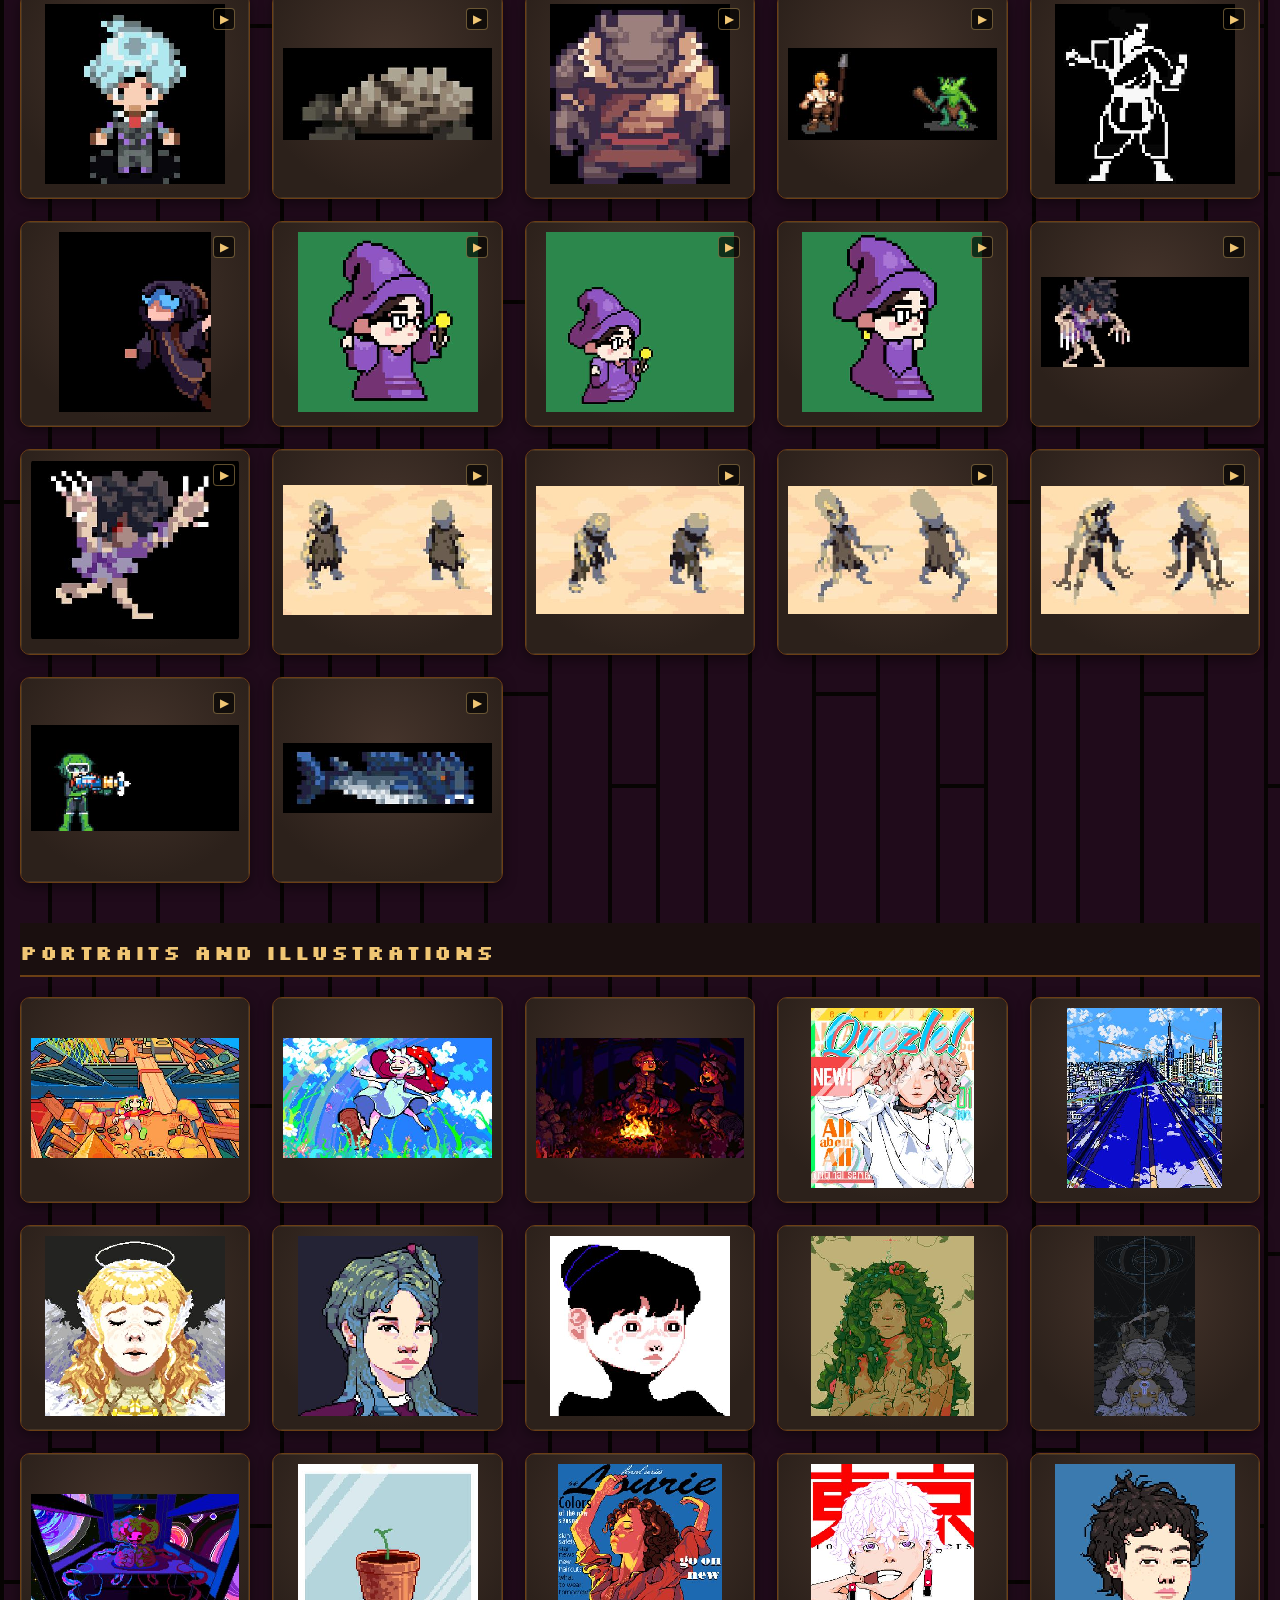
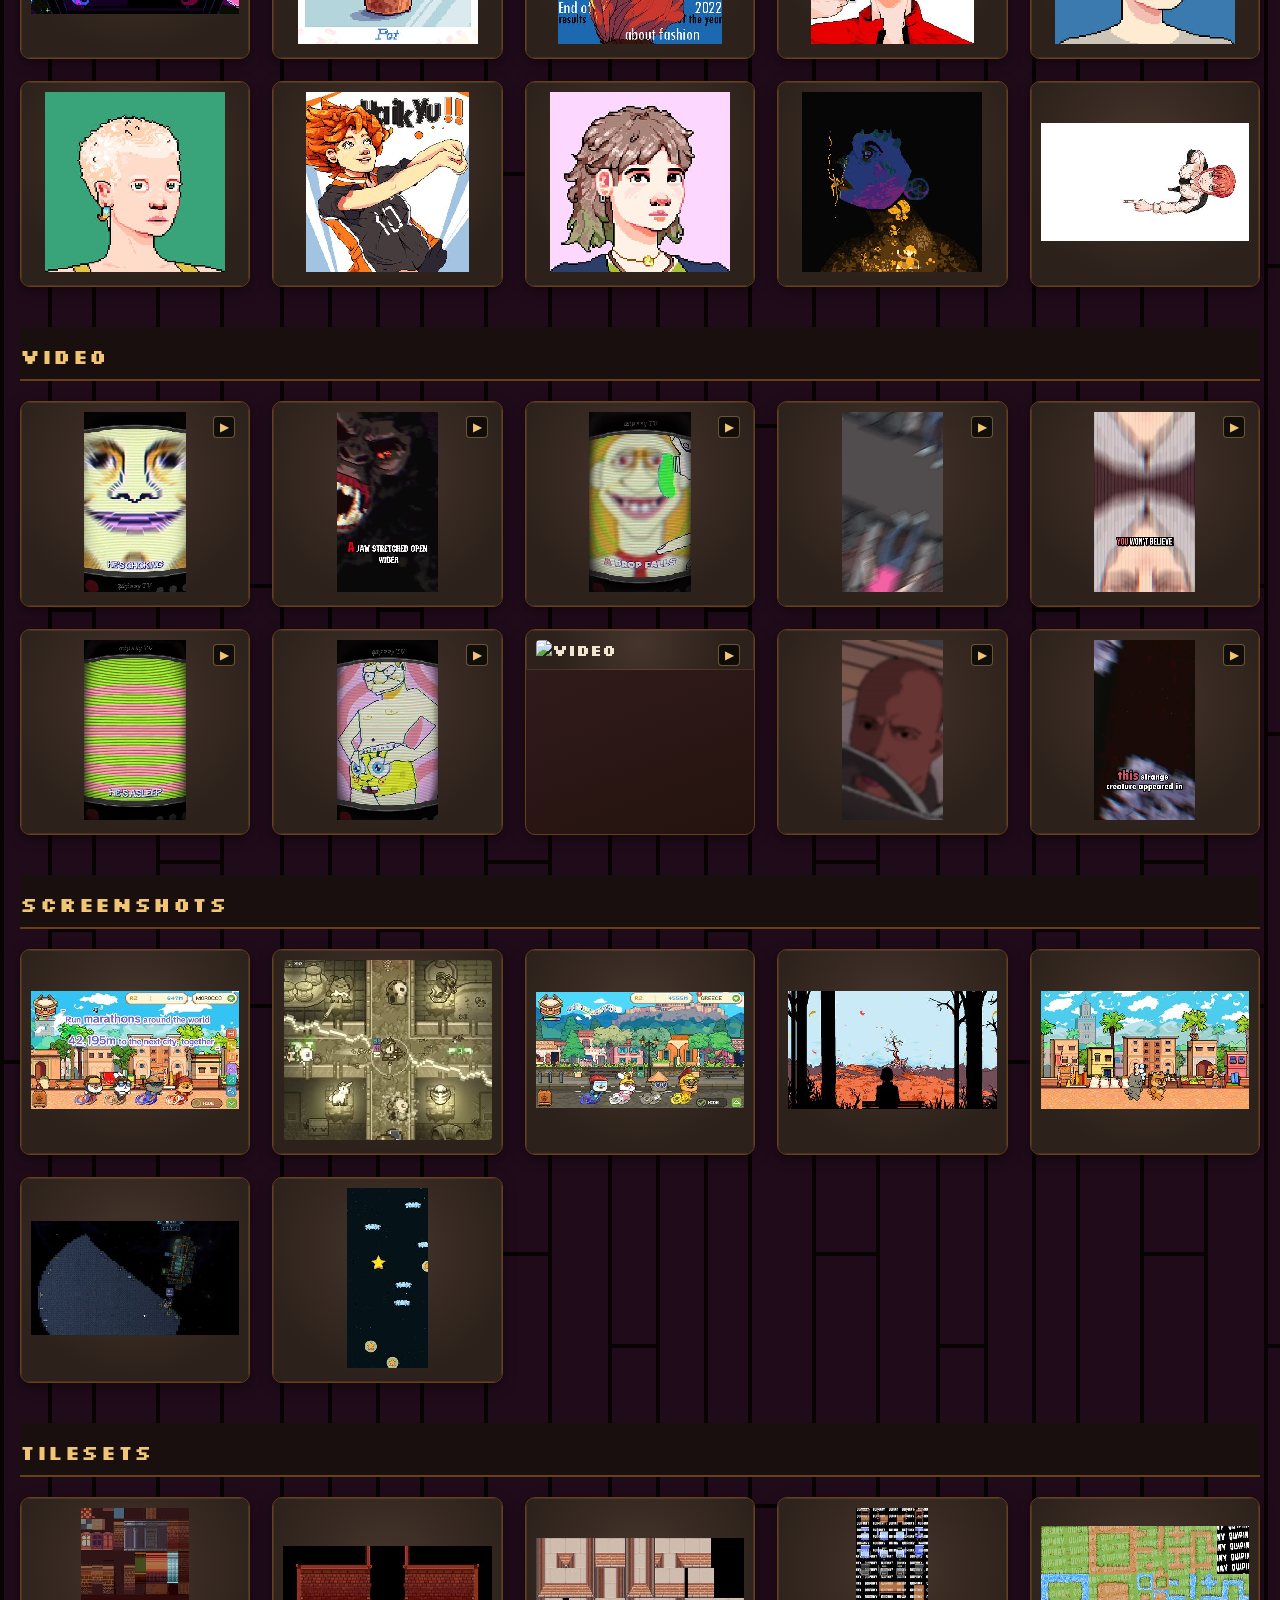
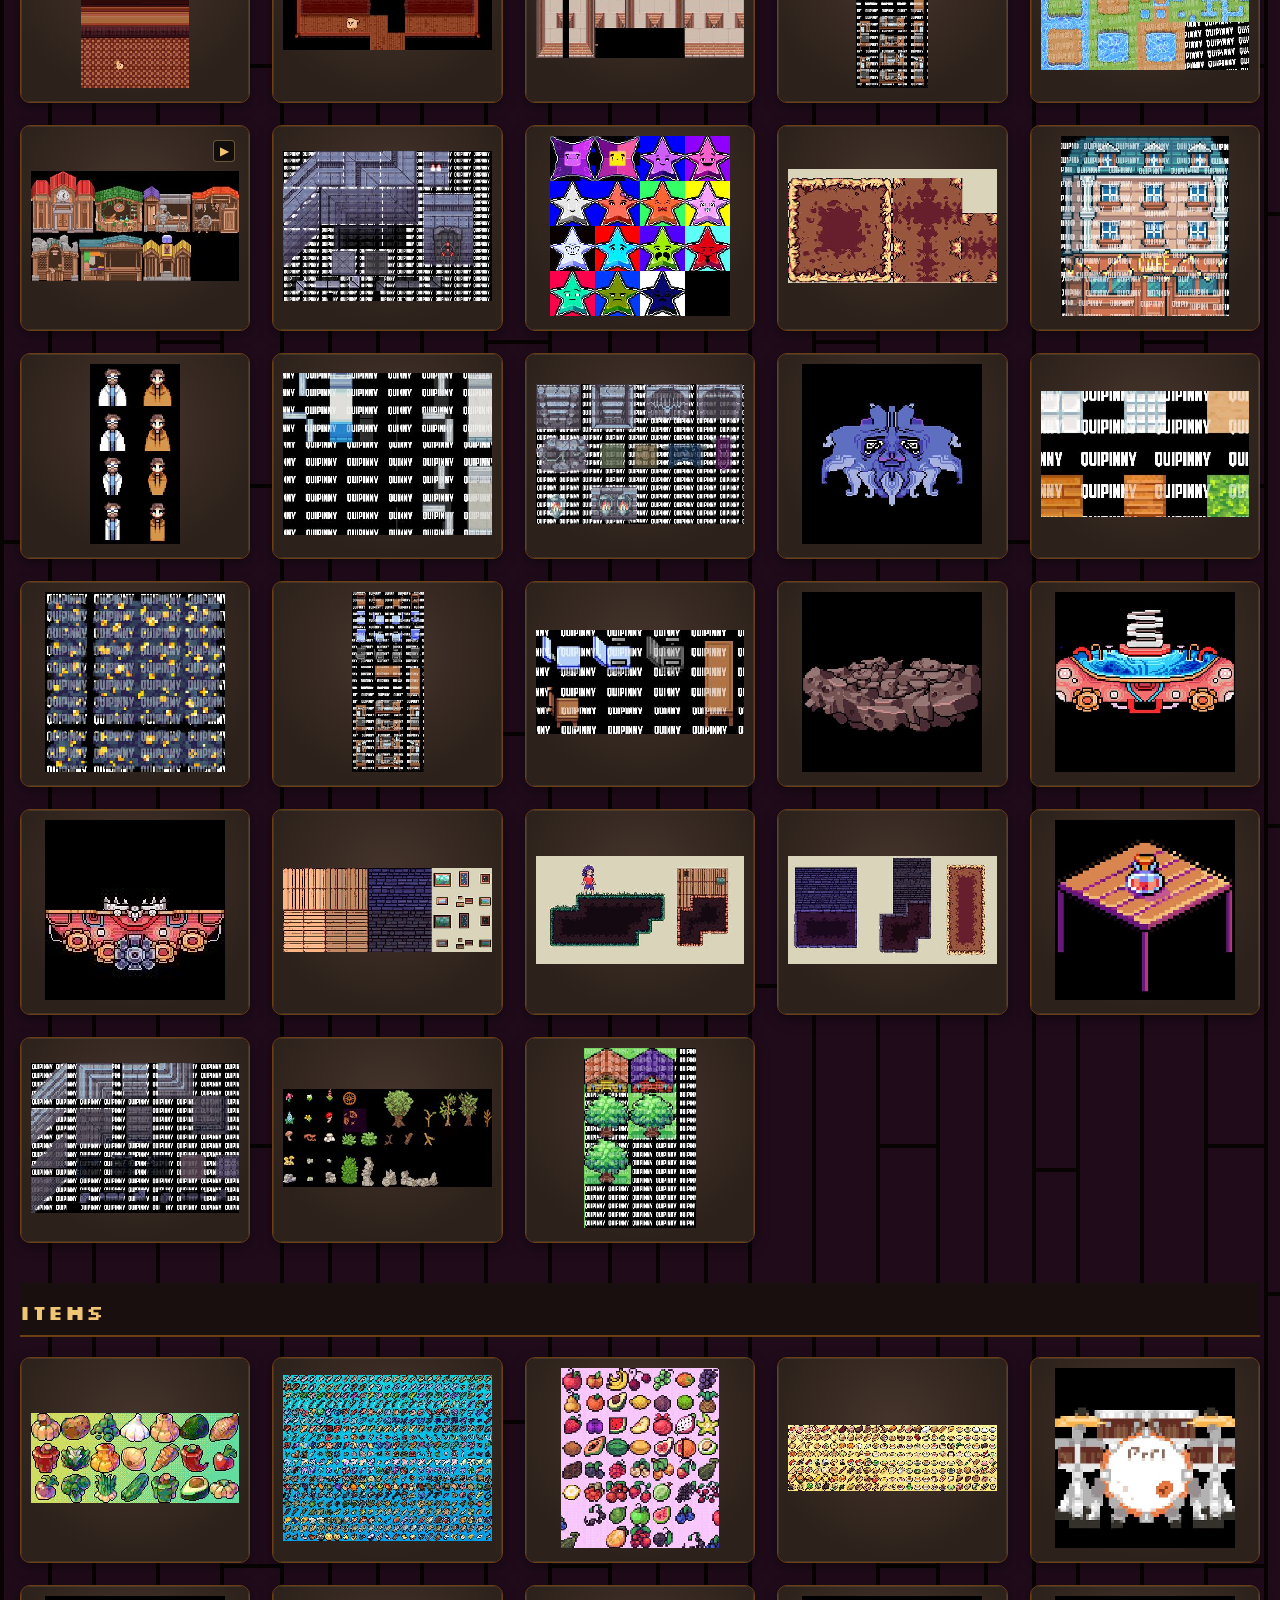
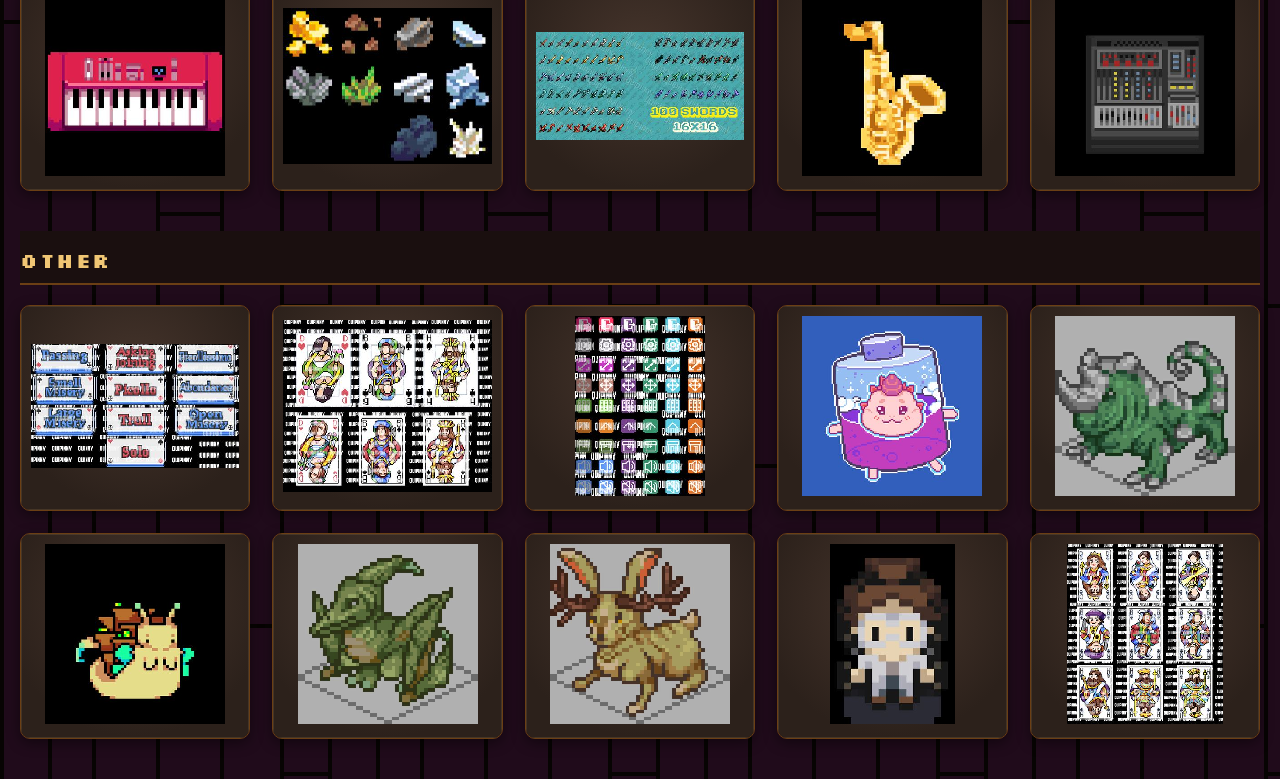
==== commit ad22b594: "Update index.html" ====
--- a/portfolio/index.html
+++ b/portfolio/index.html
@@ -6,8 +6,8 @@
 <title>Portfolio | Quipinny — Pixel Artist</title>
 <link rel="preconnect" href="https://fonts.googleapis.com">
 <link rel="preconnect" href="https://fonts.gstatic.com" crossorigin>
-<link href="https://fonts.googleapis.com/css2?family=Silkscreen:wght@400;700&display=swap" rel="stylesheet">
-<link rel="stylesheet" href="style.css?v=5">
+<link href="https://fonts.googleapis.com/css2?family=Silkscreen:wght@400;700&family=Space+Mono:wght@400;700&display=swap" rel="stylesheet">
+<link rel="stylesheet" href="style.css?v=6">
 </head>
 <body oncontextmenu="return false;">
 
@@ -15,19 +15,44 @@
   <nav class="topnav" id="topnav">
     <a href="../" class="topnav-logo"><img src="Logo.png" alt="Quipinny"></a>
     <div class="topnav-links" id="topnav-links">
-      <!-- Заполняется автоматически из списка категорий в script.js -->
+      <a href="#featured">Featured</a>
+      <!-- Остальное заполняется автоматически из категорий в works.js -->
     </div>
   </nav>
 
-  <!-- Сюда JS вставит все секции с работами -->
+  <!-- ===== Шапка ===== -->
+  <header class="hero">
+    <p class="hero-eyebrow">Pixel Artist · Indie Games</p>
+    <h1 class="hero-title">QUIPINNY</h1>
+    <p class="hero-tagline">Characters, environments, UI and animation — crafted pixel by pixel for game worlds that need to feel alive.</p>
+    <div class="hero-stats">
+      <div class="stat"><span class="stat-num">6+</span><span class="stat-label">years</span></div>
+      <div class="stat"><span class="stat-num">300+</span><span class="stat-label">projects</span></div>
+      <div class="stat"><span class="stat-num">8</span><span class="stat-label">categories</span></div>
+    </div>
+  </header>
+
+  <!-- ===== Избранные проекты — крупные карточки-"билеты" ===== -->
+  <section class="featured" id="featured">
+    <h2 class="section-title-main">Featured Projects</h2>
+    <div class="featured-grid" id="featuredGrid"></div>
+  </section>
+
+  <!-- ===== Полная галерея по категориям ===== -->
   <main id="gallery"></main>
 
-  <!-- Лайтбокс — увеличенный просмотр работы по клику -->
+  <!-- Лайтбокс — увеличенный просмотр отдельной работы по клику -->
   <div class="lightbox" id="lightbox" onclick="closeLightbox()">
     <div class="lightbox-content" id="lightboxContent"></div>
   </div>
 
+  <!-- Модалка проекта — полная информация по клику на карточку-билет -->
+  <div class="project-modal" id="projectModal" onclick="closeProject()">
+    <div class="project-modal-content" id="projectModalContent" onclick="event.stopPropagation()"></div>
+  </div>
+
   <script src="works.js?v=2"></script>
-  <script src="script.js?v=5"></script>
+  <script src="projects.js?v=1"></script>
+  <script src="script.js?v=6"></script>
 </body>
 </html>
--- a/portfolio/style.css
+++ b/portfolio/style.css
@@ -122,8 +122,8 @@
 .card .thumb-frame {
   position: relative;
   padding: 10px;
-  background: radial-gradient(circle at 50% 35%, #2a1c17, #180f0c 75%);
-  box-shadow: inset 0 0 0 1px rgba(240, 198, 116, 0.08);
+  background: radial-gradient(circle at 50% 35%, #46352c, #2c211b 75%);
+  box-shadow: inset 0 0 0 1px rgba(240, 198, 116, 0.12);
 }
 
 .card img {
@@ -180,18 +180,24 @@
   max-width: 90vw;
   max-height: 90vh;
   cursor: default;
+  /* Светлая подложка-паспарту под самой работой — чтобы чёрные части
+     персонажей (руки, ноги, одежда) не терялись на тёмном фоне лайтбокса */
+  background: #4a3a30;
+  padding: 20px;
+  border-radius: 8px;
+  box-shadow: 0 20px 50px rgba(0, 0, 0, 0.6);
 }
 
 .lightbox-content img,
 .lightbox-content video {
-  max-width: 90vw;
-  max-height: 90vh;
+  max-width: 86vw;
+  max-height: 82vh;
   width: auto;
   height: auto;
   image-rendering: pixelated;
-  border: 3px solid #6b3f14;
-  border-radius: 6px;
+  border-radius: 4px;
   -webkit-user-drag: none;
+  display: block;
 }
 
 /* На маленьких экранах — карточки чуть меньше, навигация компактнее */
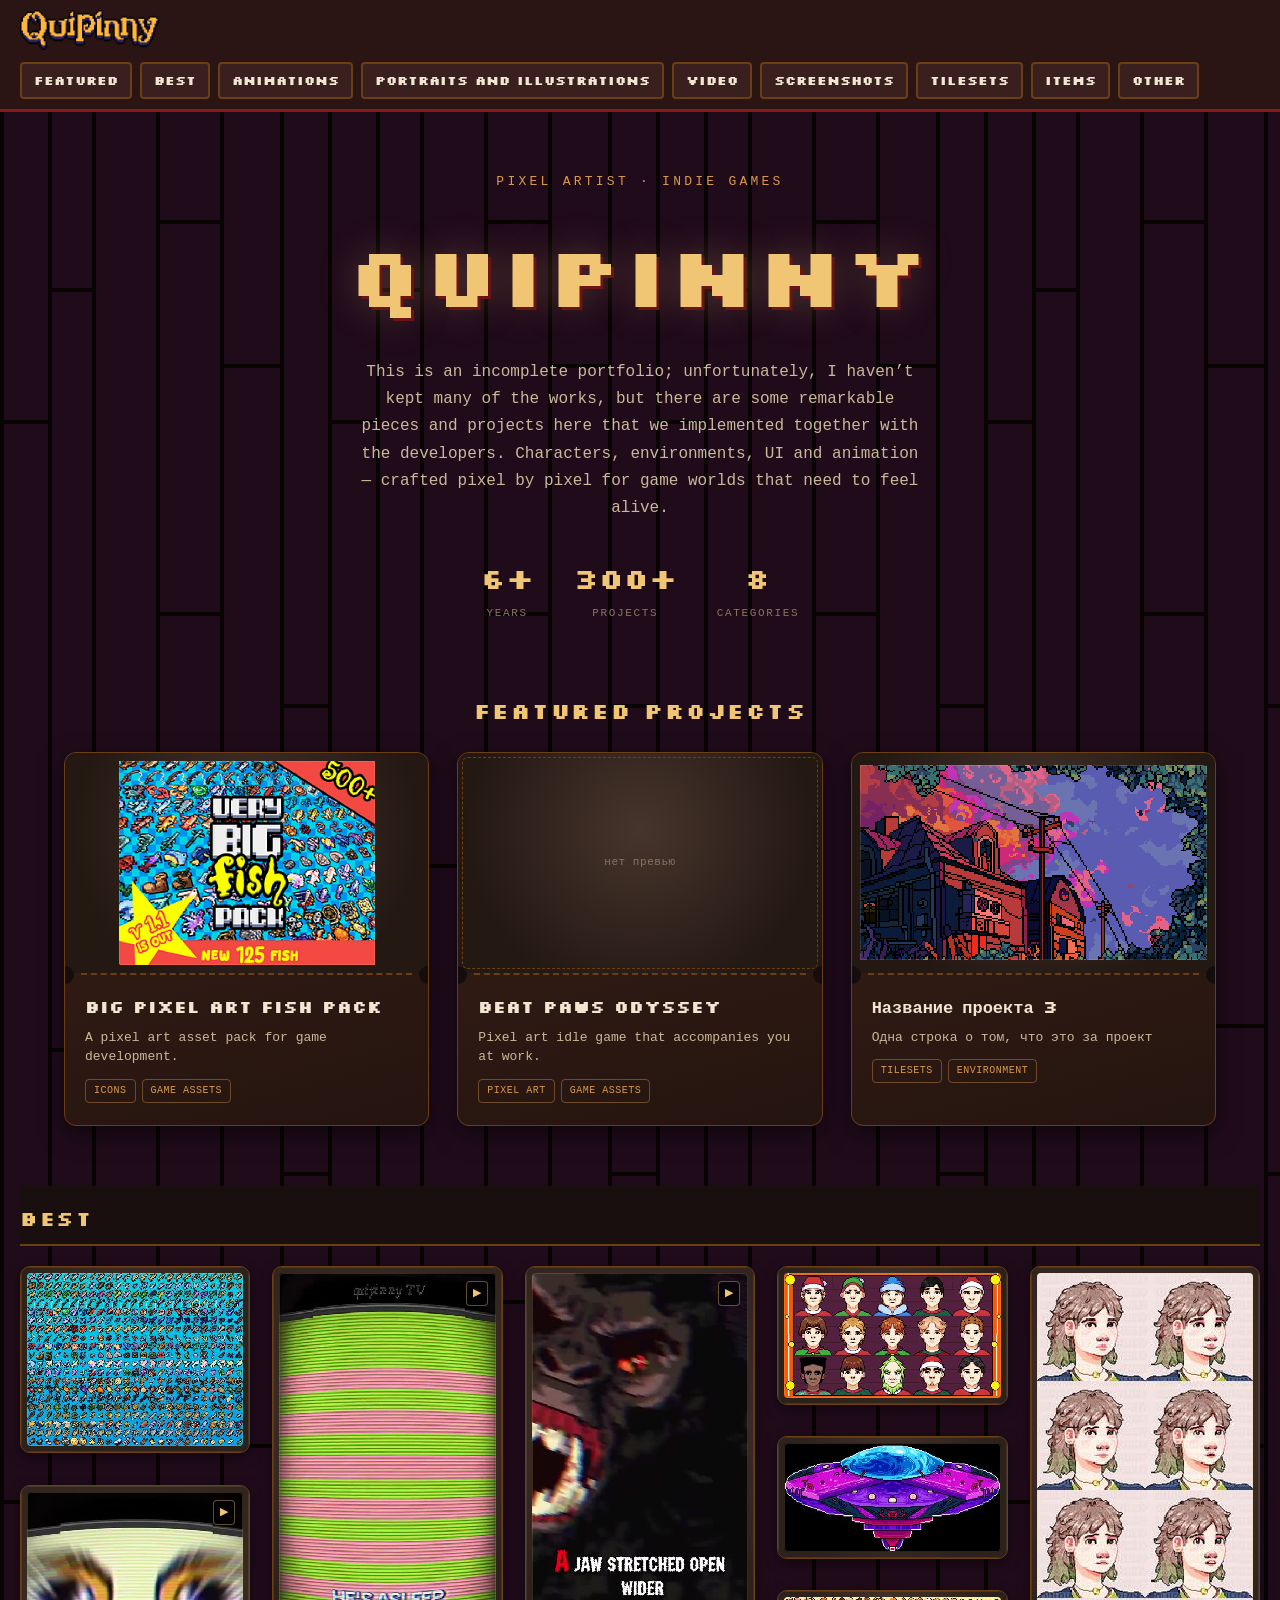
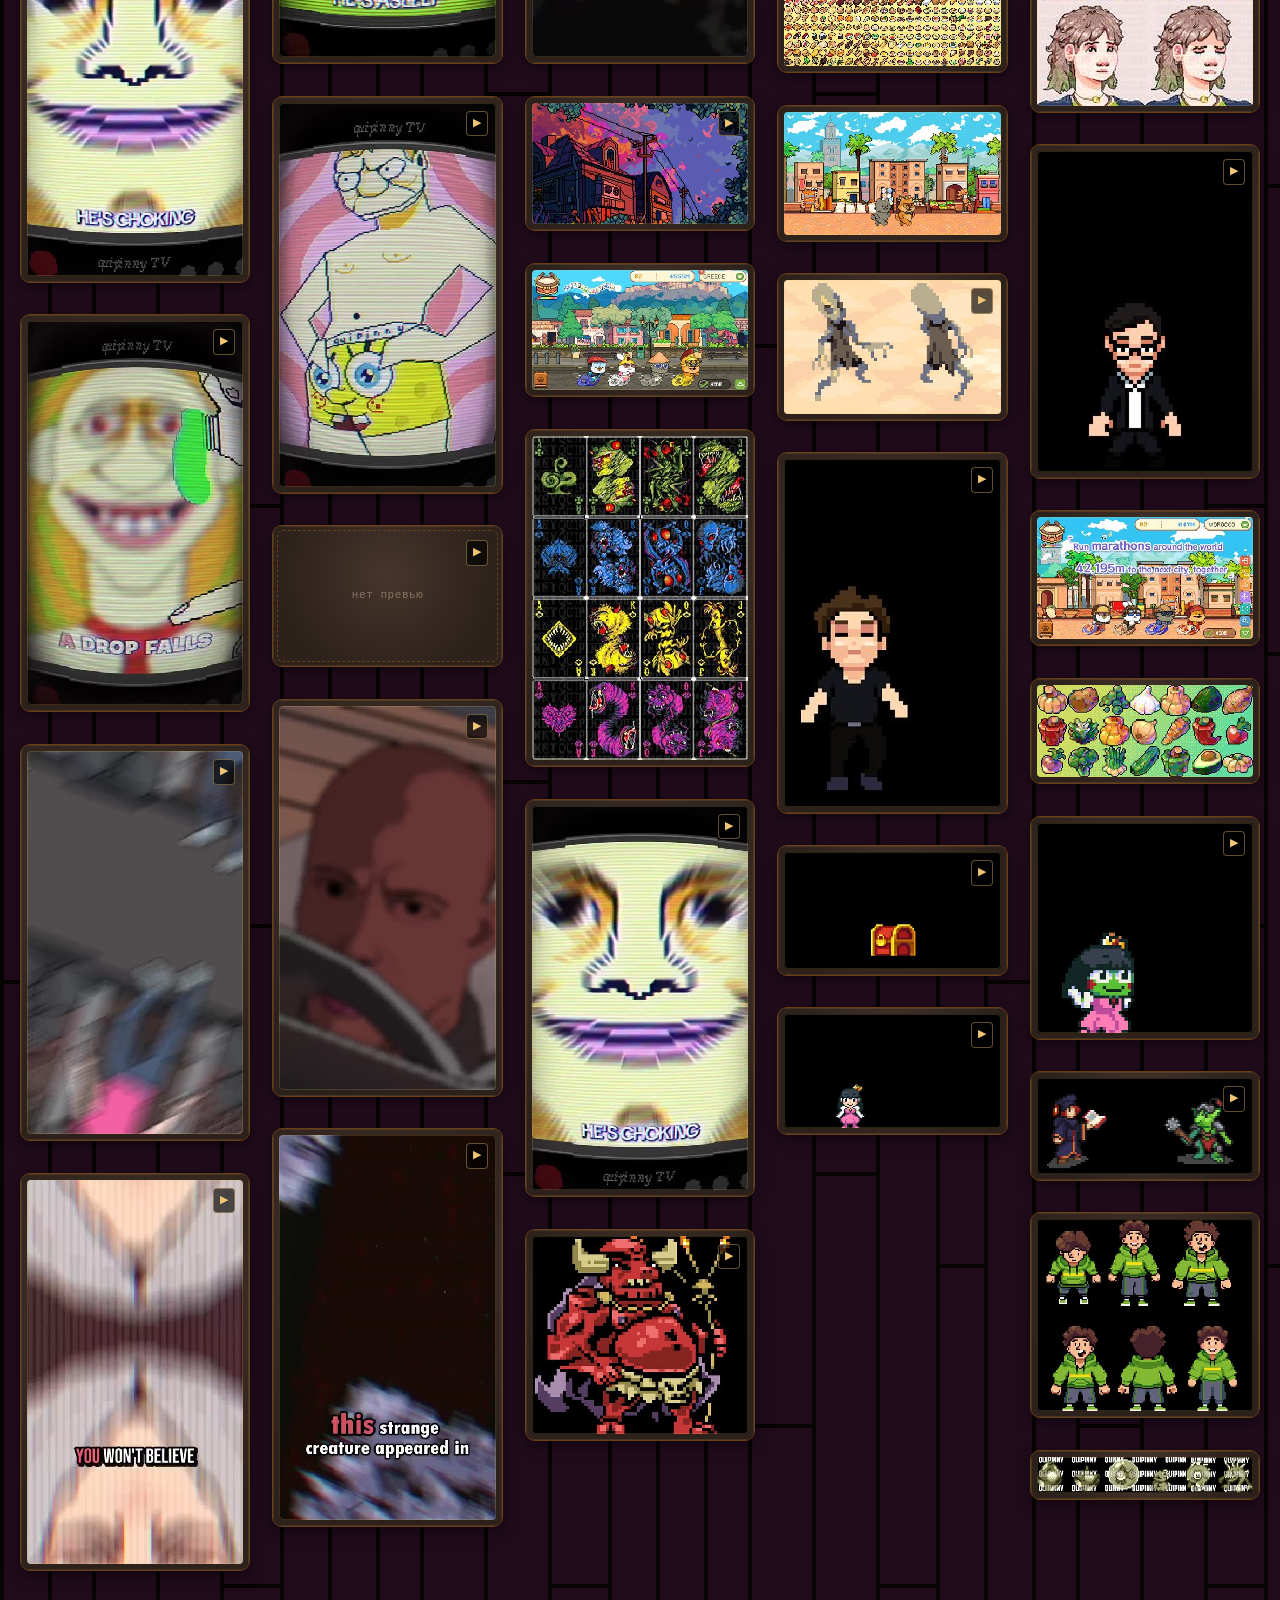
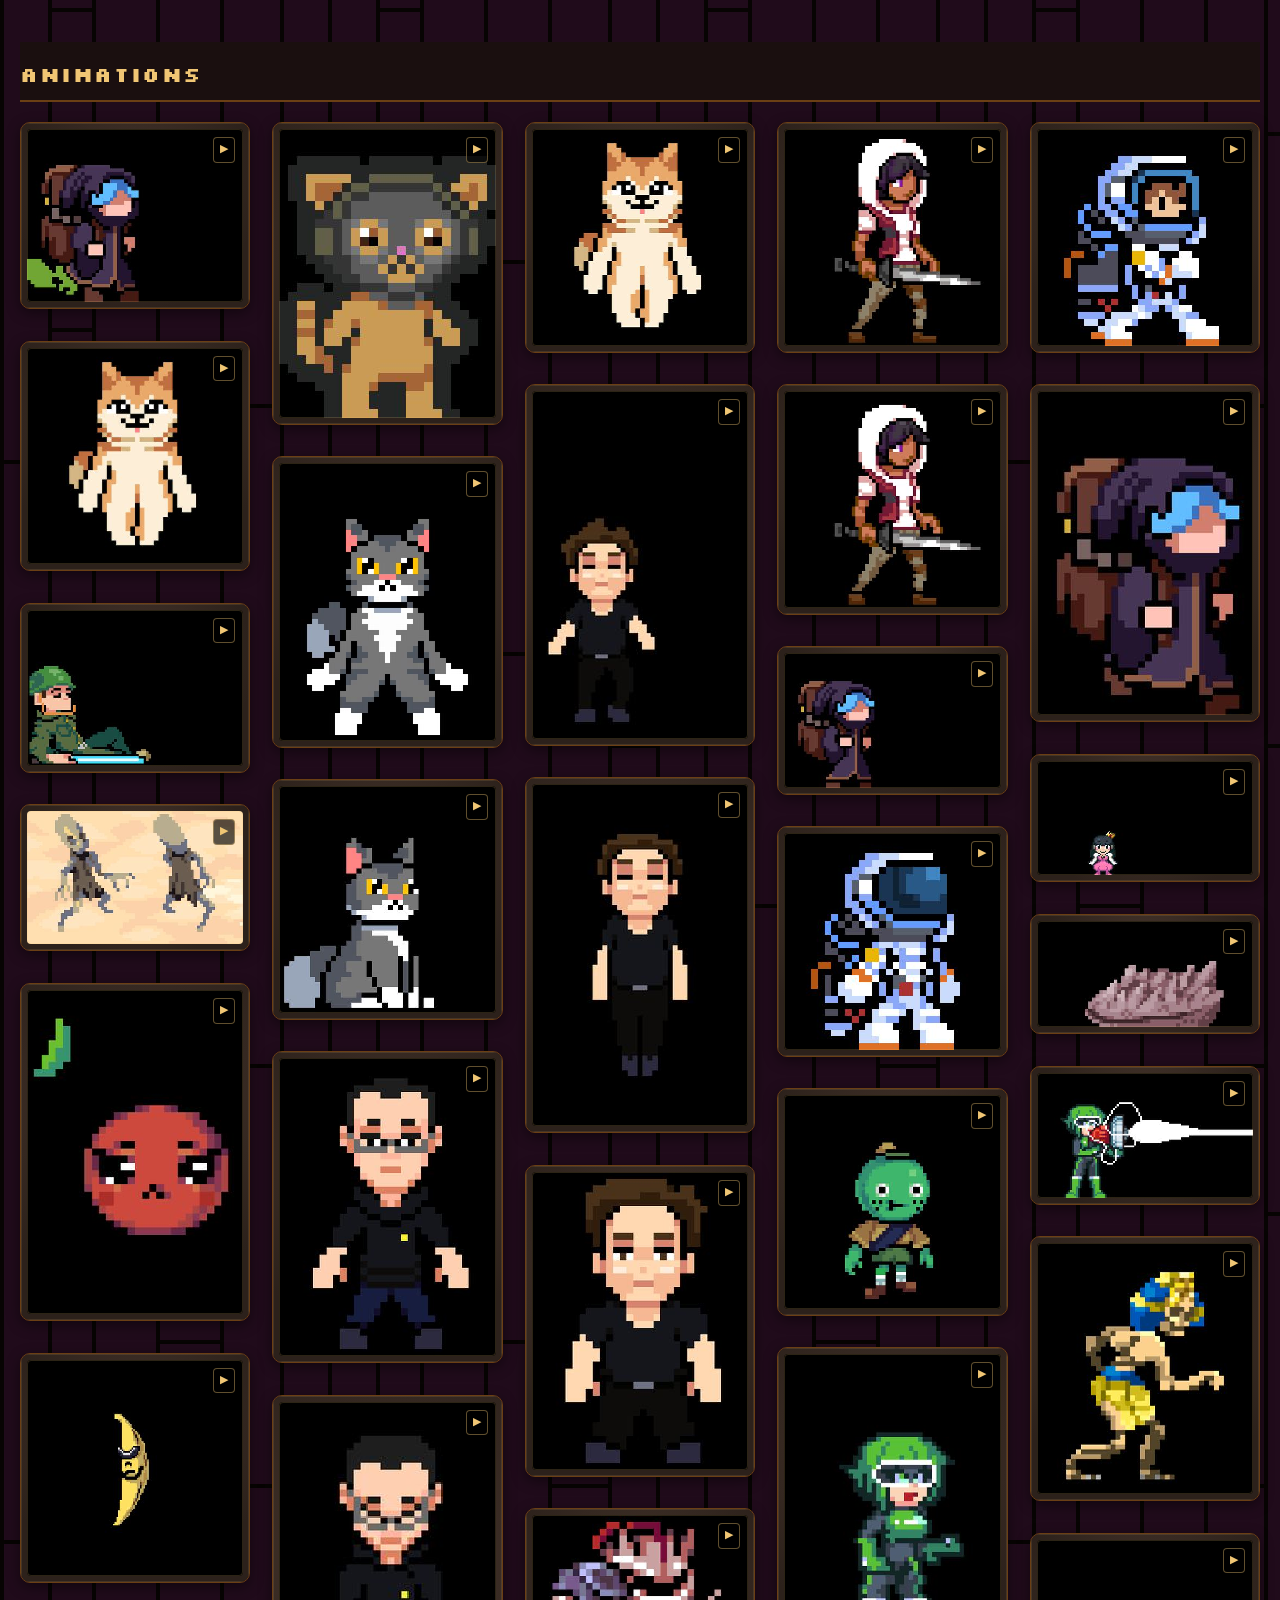
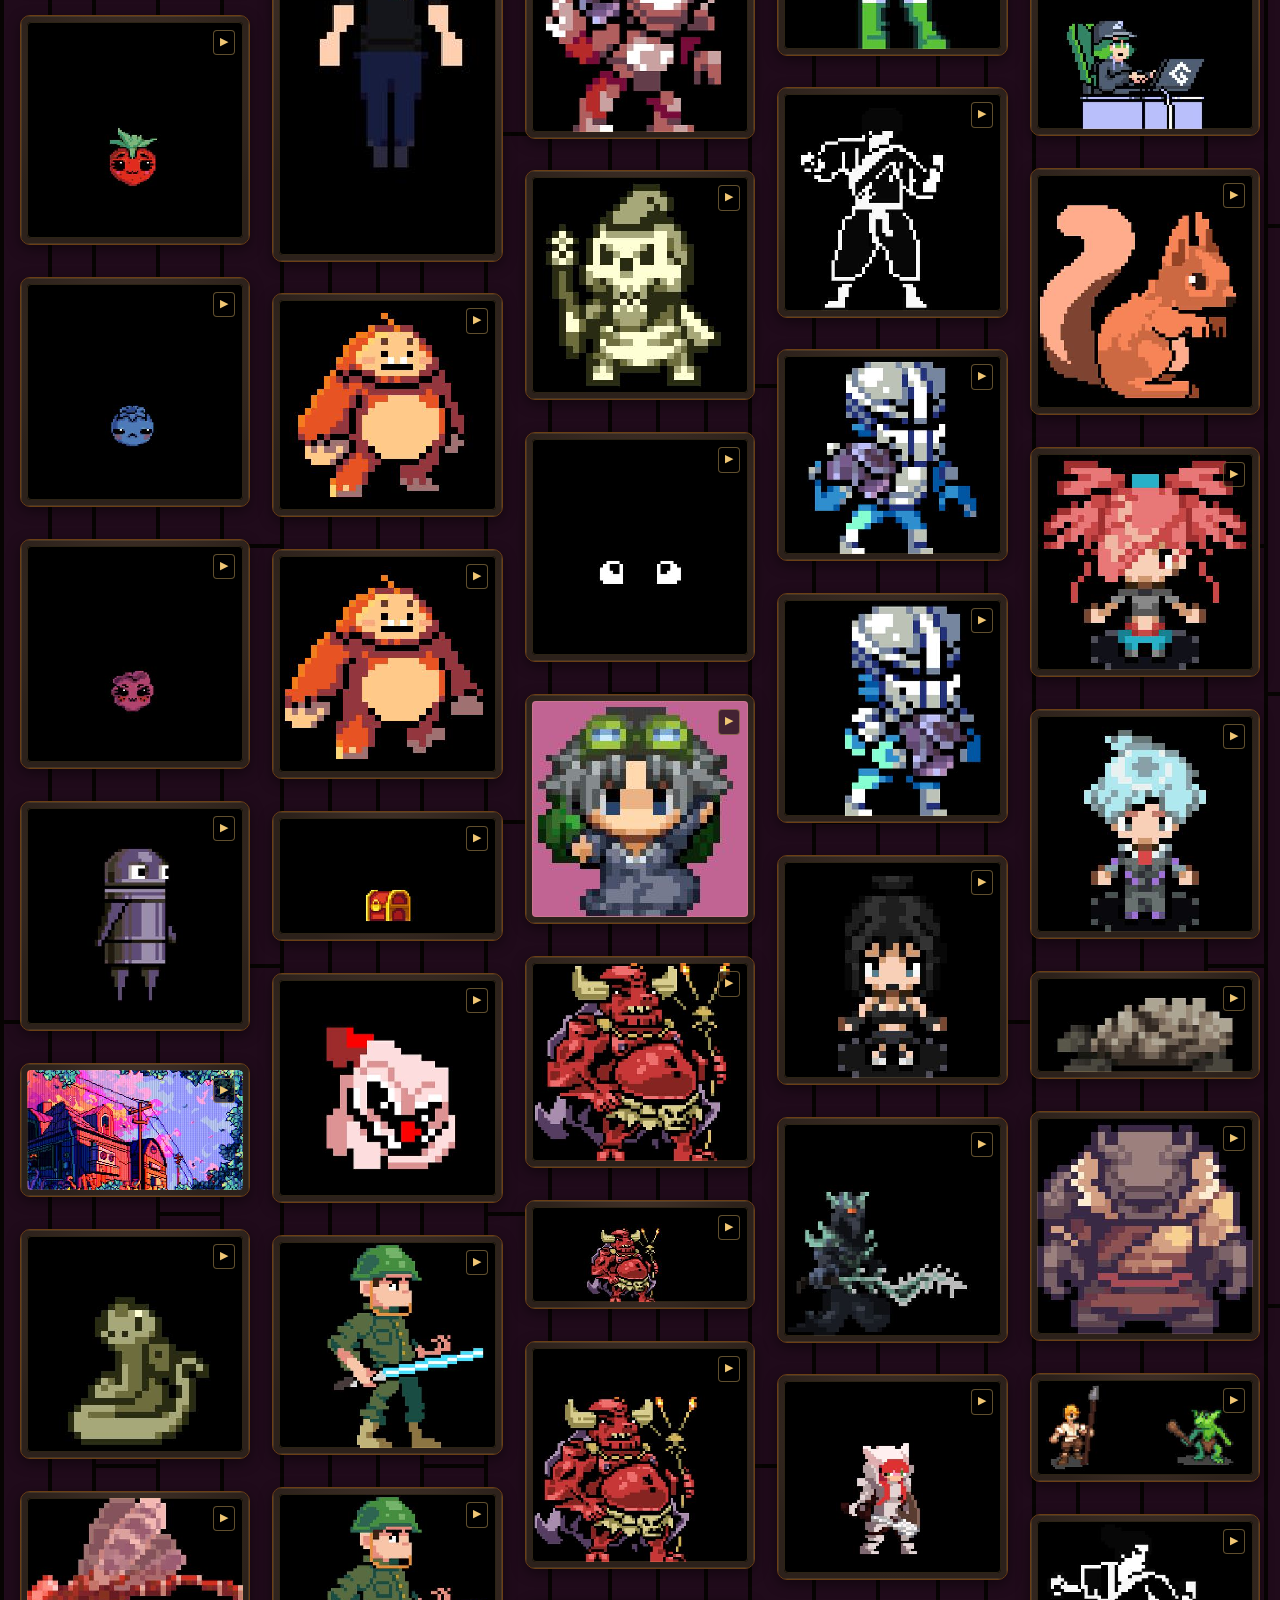
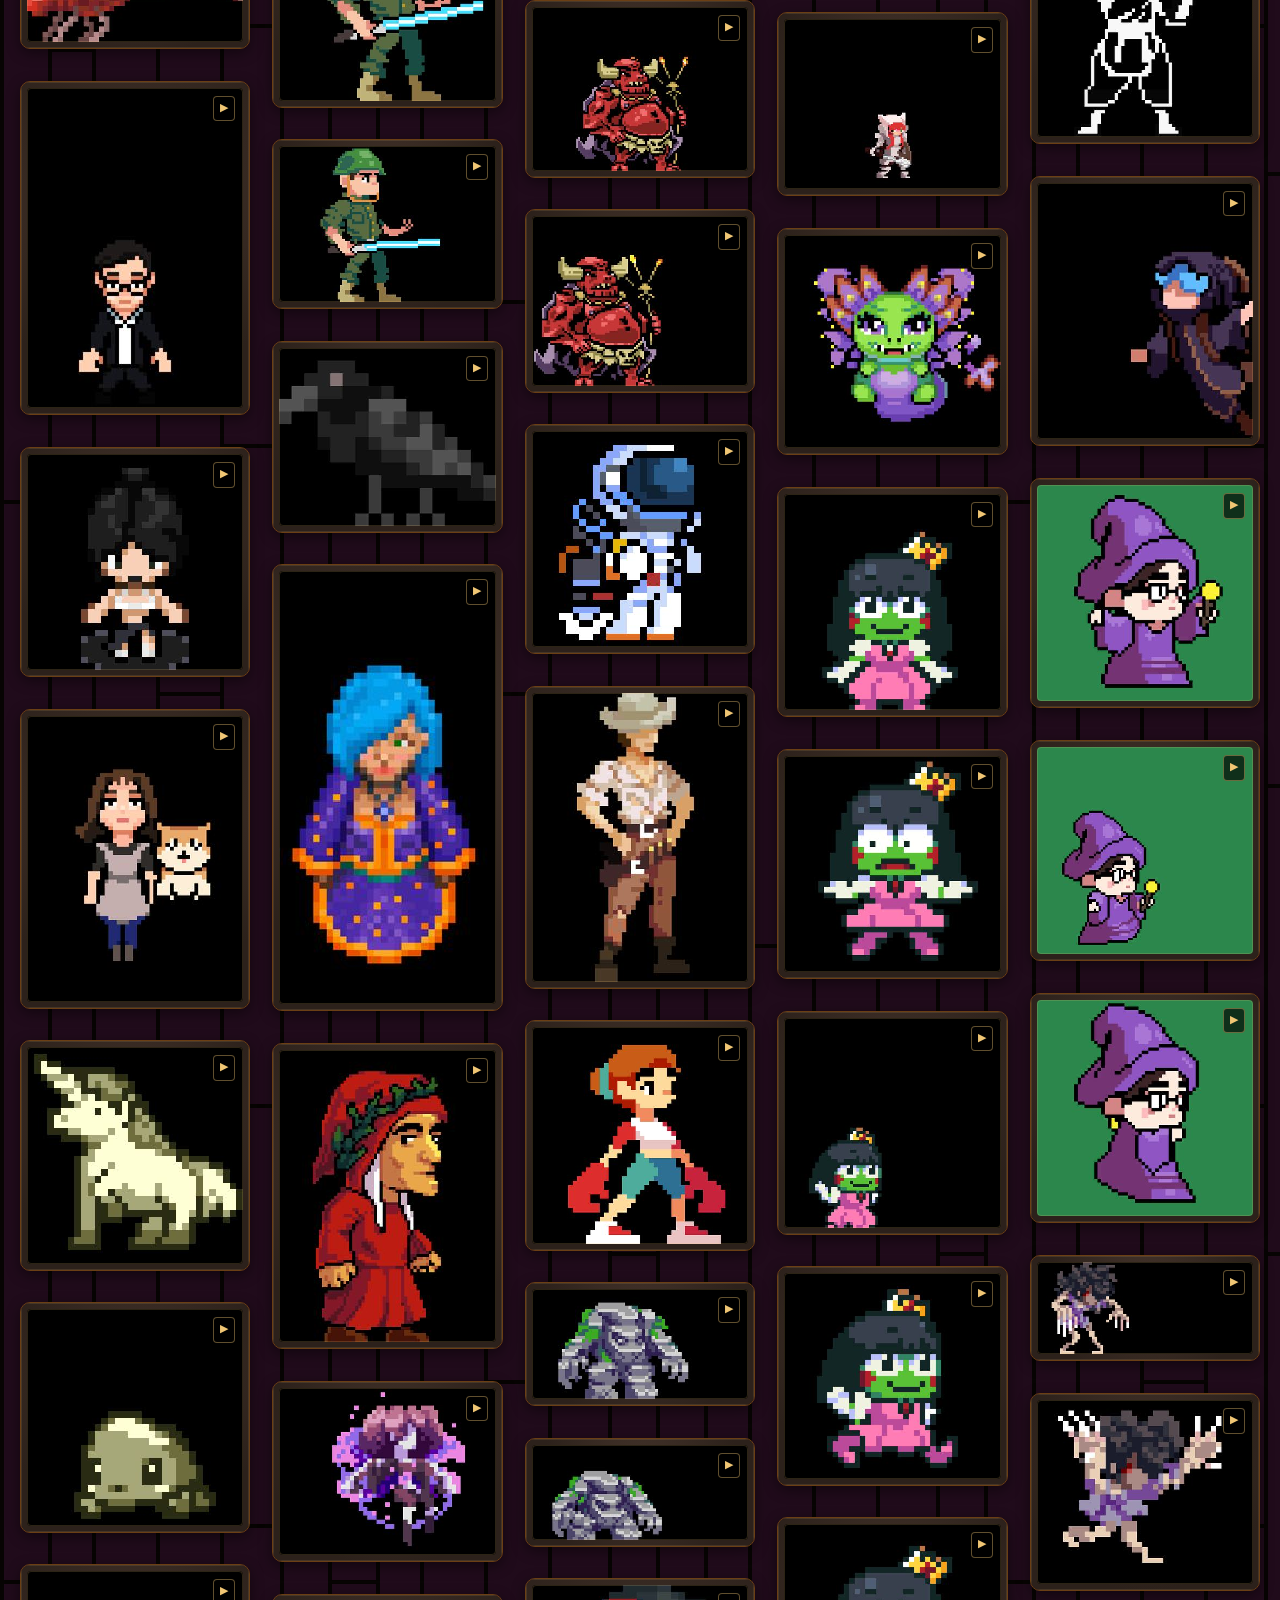
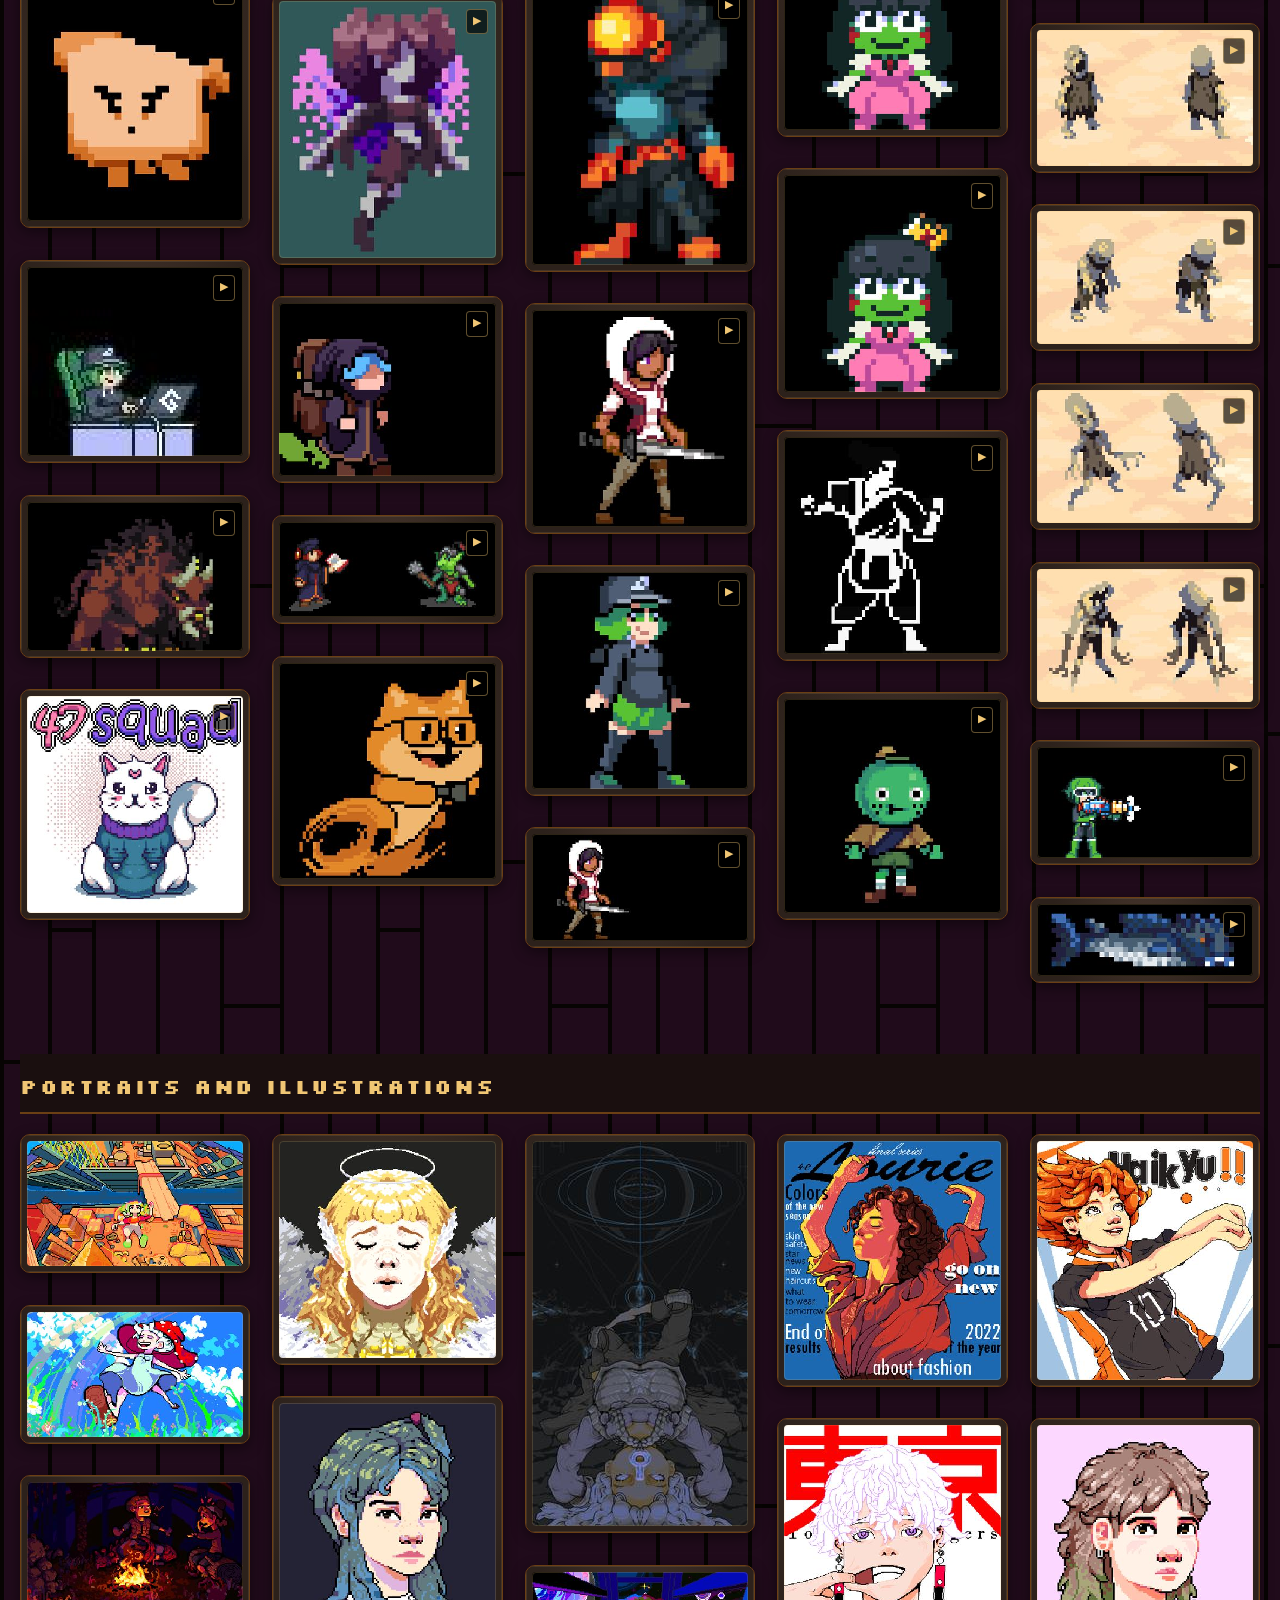
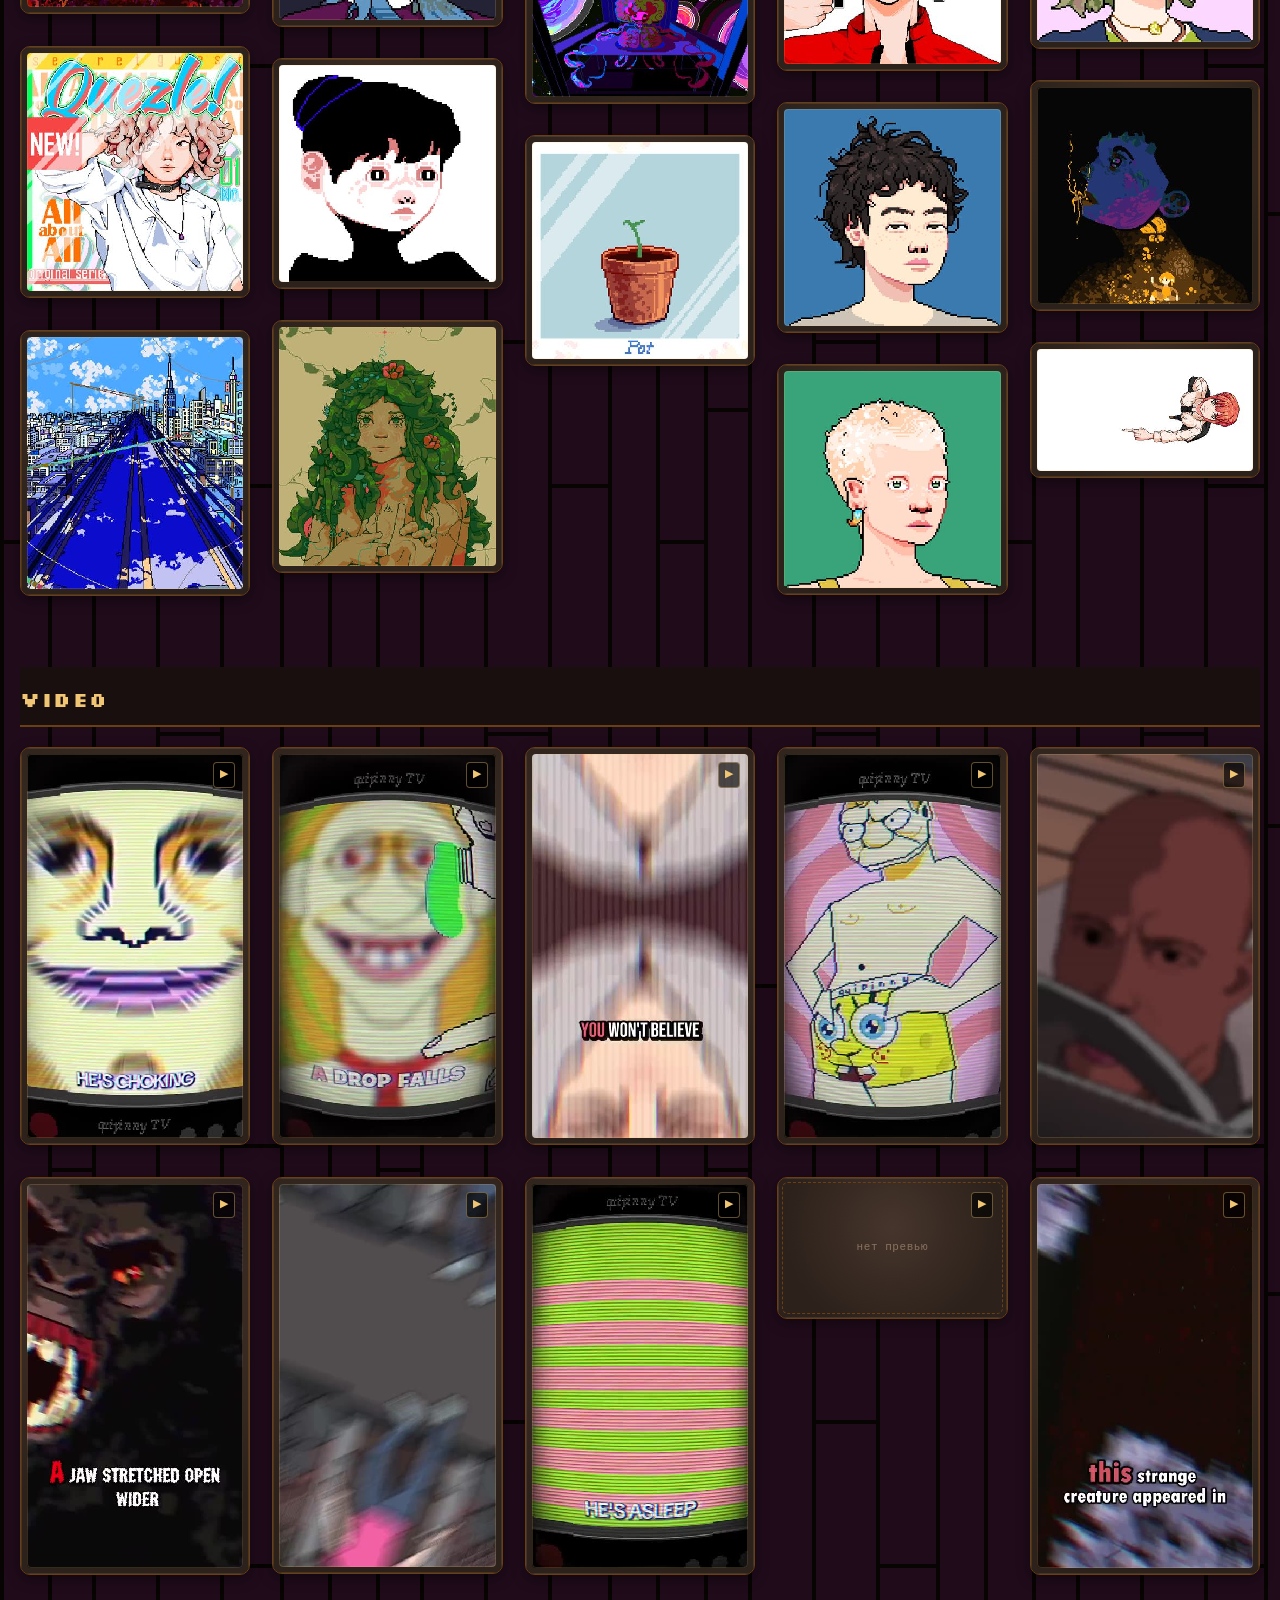
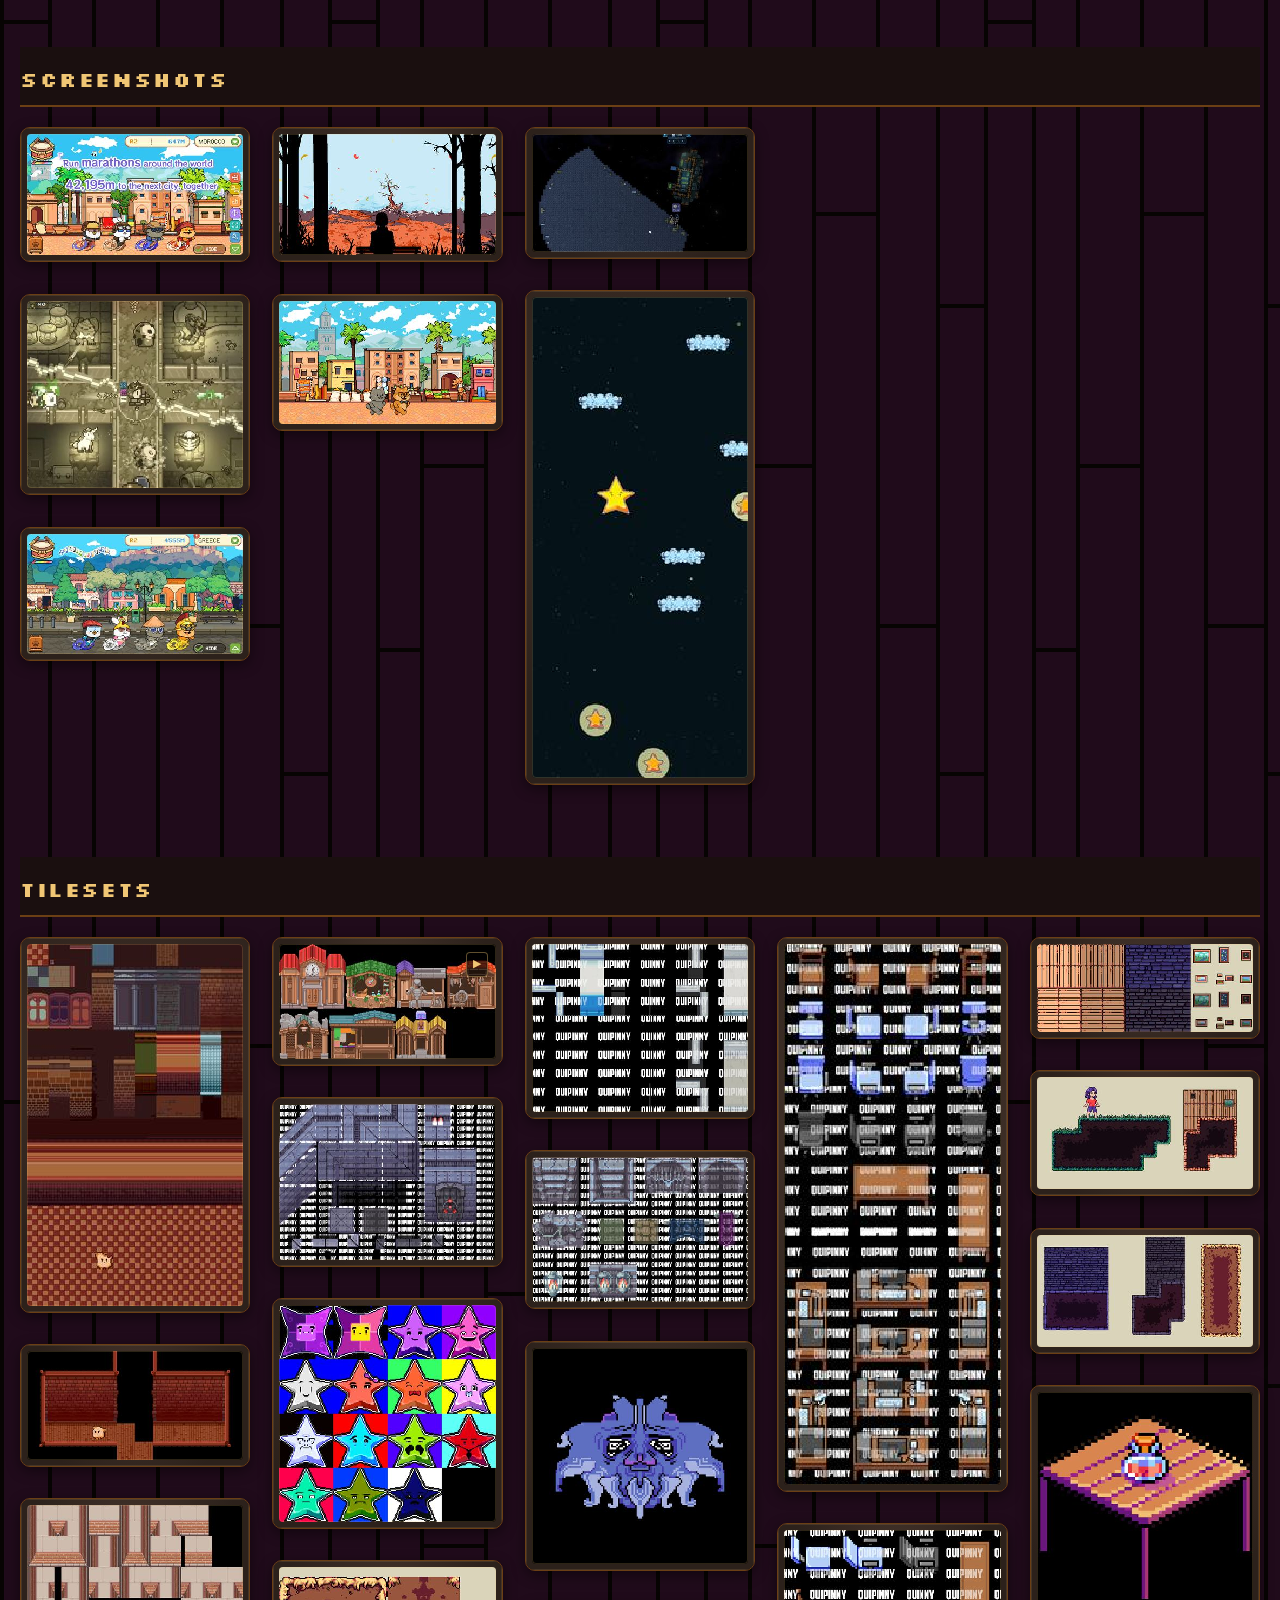
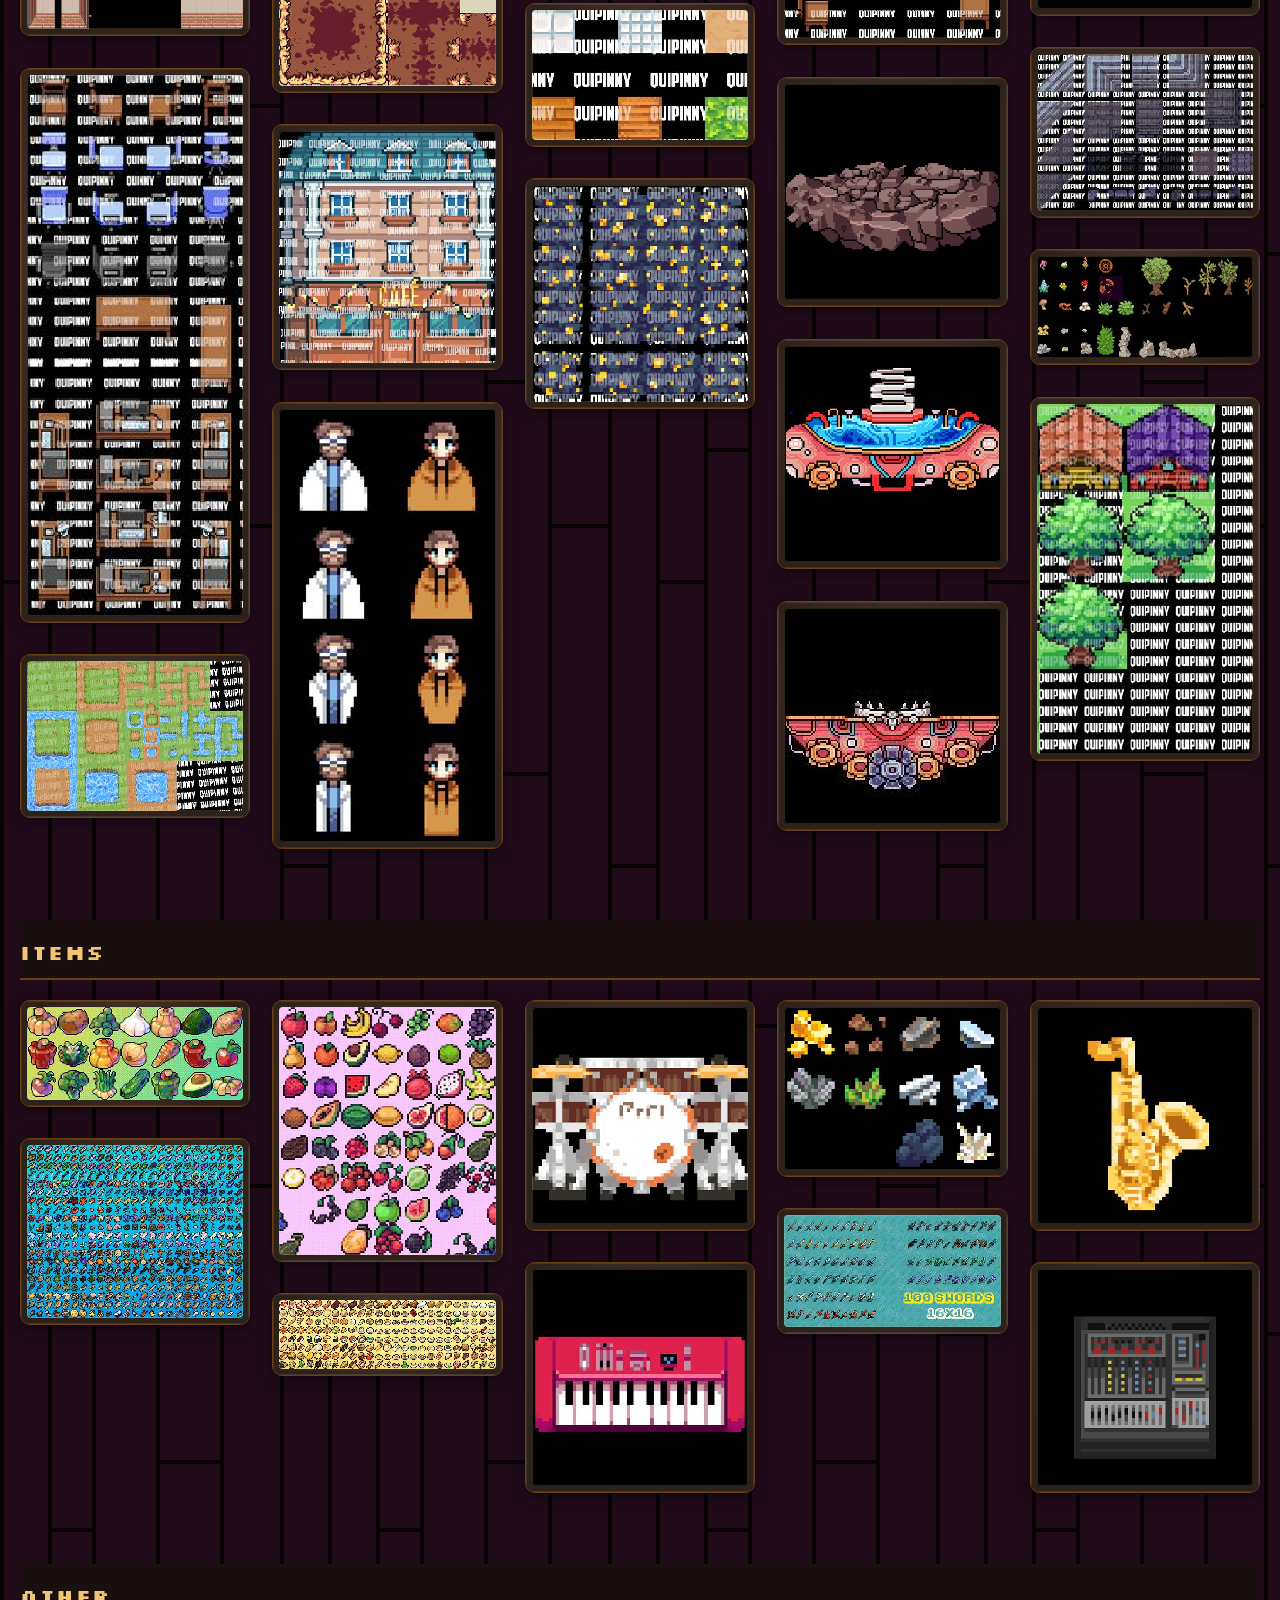
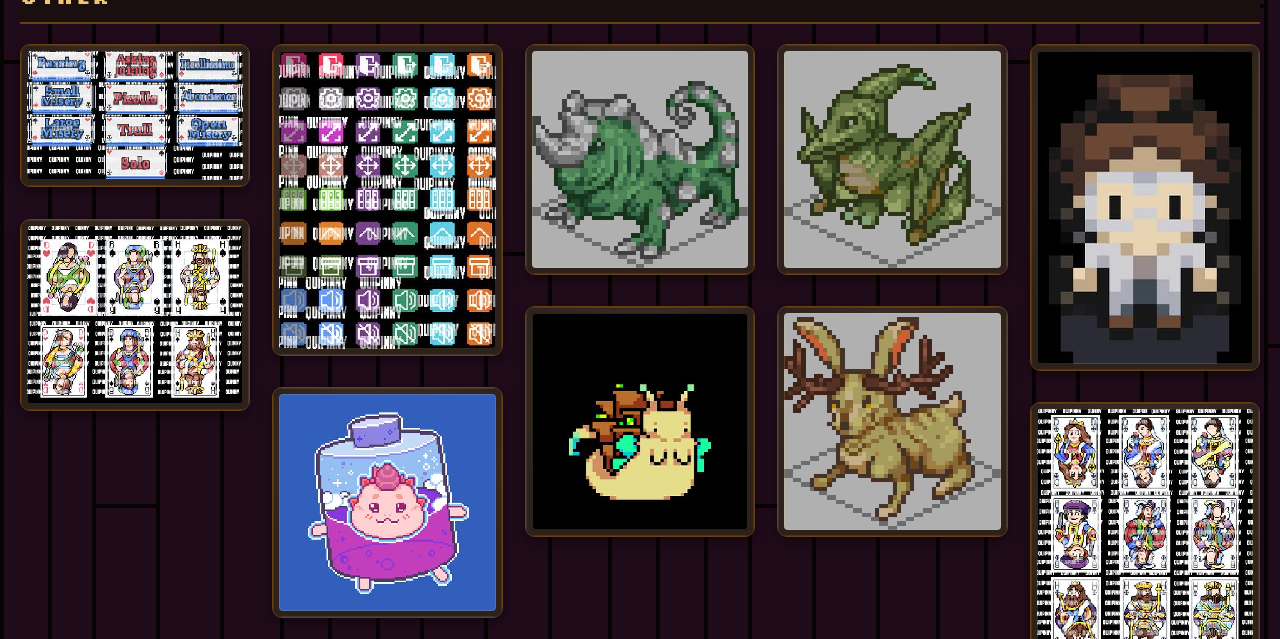
==== commit 64076160: "Update index.html" ====
--- a/portfolio/index.html
+++ b/portfolio/index.html
@@ -24,7 +24,7 @@
   <header class="hero">
     <p class="hero-eyebrow">Pixel Artist · Indie Games</p>
     <h1 class="hero-title">QUIPINNY</h1>
-    <p class="hero-tagline">Characters, environments, UI and animation — crafted pixel by pixel for game worlds that need to feel alive.</p>
+    <p class="hero-tagline">This is an incomplete portfolio; unfortunately, I haven’t kept many of the works, but there are some remarkable pieces and projects here that we implemented together with the developers. Characters, environments, UI and animation — crafted pixel by pixel for game worlds that need to feel alive.</p>
     <div class="hero-stats">
       <div class="stat"><span class="stat-num">6+</span><span class="stat-label">years</span></div>
       <div class="stat"><span class="stat-num">300+</span><span class="stat-label">projects</span></div>
--- a/portfolio/style.css
+++ b/portfolio/style.css
@@ -10,12 +10,18 @@
   background-repeat: repeat;
   background-size: 328px 1080px; /* родной размер картинки — чтобы плитки стыковались без швов */
   color: #f0e6d2;
-  font-family: 'Silkscreen', monospace;
-  font-weight: 700;
+  font-family: 'Space Mono', monospace; /* читаемый шрифт для текста — Silkscreen только для крупных заголовков */
+  font-weight: 400;
+  line-height: 1.6;
   /* Защита от копирования текста/долгого тапа на телефоне (см. общее примечание внизу файла) */
   -webkit-user-select: none;
   user-select: none;
   -webkit-touch-callout: none;
+}
+
+.font-display {
+  font-family: 'Silkscreen', monospace;
+  font-weight: 700;
 }
 
 /* ===== Верхняя навигация — липкая, всегда видна при скролле ===== */
@@ -92,20 +98,21 @@
 
 /* ===== Сетка карточек ===== */
 .grid {
-  display: grid;
-  grid-template-columns: repeat(auto-fill, minmax(200px, 1fr));
-  gap: 22px;
+  column-width: 220px; /* колонки подбираются под ширину экрана автоматически */
+  column-gap: 22px;
   padding-top: 20px;
 }
 
 .card {
   position: relative;
+  display: inline-block;
+  width: 100%;
+  margin: 0 0 22px;
+  break-inside: avoid; /* карточка не разрывается между колонками */
   background: linear-gradient(160deg, #331c1c, #24130f);
   border: 1px solid #6b3f14;
   border-radius: 10px;
   overflow: hidden;
-  display: flex;
-  flex-direction: column;
   cursor: pointer; /* подсказывает, что можно кликнуть и увеличить */
   box-shadow: 0 4px 14px rgba(0, 0, 0, 0.45);
   transition: transform 0.2s ease, box-shadow 0.2s ease, border-color 0.2s ease;
@@ -118,22 +125,50 @@
 }
 
 /* Рамка вокруг самой картинки — чуть светлее чистого чёрного и с еле заметным
-   свечением по краю, чтобы работы с чёрным фоном не "терялись" на карточке */
+   свечением по краю, чтобы работы с чёрным фоном не "терялись" на карточке.
+   Тонкая рамка (1px) внутри задаёт видимую границу кадра — так даже
+   картинки с собственным чёрным фоном не сливаются с подложкой. */
 .card .thumb-frame {
   position: relative;
-  padding: 10px;
+  padding: 6px;
   background: radial-gradient(circle at 50% 35%, #46352c, #2c211b 75%);
   box-shadow: inset 0 0 0 1px rgba(240, 198, 116, 0.12);
 }
 
 .card img {
+  display: block;
   width: 100%;
-  height: 180px;
-  object-fit: contain; /* показывает картинку целиком, без обрезки, даже если пропорции разные */
+  height: auto; /* высота идёт от реальных пропорций картинки — рамка облегает её вплотную */
+  object-fit: initial;
   border-radius: 4px;
+  outline: 1px solid rgba(240, 198, 116, 0.18); /* видимая граница кадра поверх картинки */
+  outline-offset: -1px;
   image-rendering: pixelated; /* чёткие пиксели без размытия при масштабировании */
   -webkit-user-drag: none;
   pointer-events: none; /* клик всегда попадает на .card */
+}
+
+/* Если картинка не загрузилась (битый путь) — вместо пустоты показываем
+   явную подпись, чтобы сразу было видно, что тут не так, а не "ничего нет" */
+.card .thumb-frame.is-broken::after,
+.ticket-cover.is-broken::after {
+  content: "нет превью";
+  position: absolute;
+  inset: 0;
+  display: flex;
+  align-items: center;
+  justify-content: center;
+  font-family: 'Space Mono', monospace;
+  font-size: 11px;
+  letter-spacing: 0.05em;
+  color: #8a7360;
+  border: 1px dashed #6b3f14;
+  border-radius: 6px;
+  margin: 4px;
+}
+
+.card .thumb-frame.is-broken {
+  min-height: 140px; /* чтобы подписи "нет превью" было где поместиться без картинки */
 }
 
 /* Значок "▶" поверх превью гифок/видео — подсказывает, что там анимация */
@@ -203,11 +238,11 @@
 /* На маленьких экранах — карточки чуть меньше, навигация компактнее */
 @media (max-width: 600px) {
   .grid {
-    grid-template-columns: repeat(auto-fill, minmax(130px, 1fr));
-    gap: 10px;
+    column-width: 130px;
+    column-gap: 10px;
   }
-  .card img {
-    height: 130px;
+  .card {
+    margin-bottom: 10px;
   }
   .topnav {
     padding: 8px 14px;
@@ -216,3 +251,336 @@
     height: 30px;
   }
 }
+
+/* ============================================================
+   ШАПКА (HERO)
+   ============================================================ */
+.hero {
+  max-width: 900px;
+  margin: 0 auto;
+  padding: 60px 24px 50px;
+  text-align: center;
+}
+
+.hero-eyebrow {
+  font-family: 'Space Mono', monospace;
+  font-size: 13px;
+  letter-spacing: 0.25em;
+  text-transform: uppercase;
+  color: #d99a4e;
+  margin-bottom: 14px;
+}
+
+.hero-title {
+  font-family: 'Silkscreen', monospace;
+  font-weight: 700;
+  font-size: clamp(40px, 9vw, 84px);
+  color: #f0c674;
+  text-shadow: 3px 3px 0 #6b1414, 0 0 40px rgba(240, 198, 116, 0.25);
+  letter-spacing: 0.04em;
+  margin-bottom: 18px;
+}
+
+.hero-tagline {
+  font-family: 'Space Mono', monospace;
+  font-size: 16px;
+  color: #cbb89a;
+  max-width: 560px;
+  margin: 0 auto 34px;
+  line-height: 1.7;
+}
+
+.hero-stats {
+  display: flex;
+  justify-content: center;
+  gap: 40px;
+  flex-wrap: wrap;
+}
+
+.stat {
+  display: flex;
+  flex-direction: column;
+  align-items: center;
+}
+
+.stat-num {
+  font-family: 'Silkscreen', monospace;
+  font-weight: 700;
+  font-size: 28px;
+  color: #f0c674;
+}
+
+.stat-label {
+  font-family: 'Space Mono', monospace;
+  font-size: 11px;
+  letter-spacing: 0.15em;
+  text-transform: uppercase;
+  color: #8a7360;
+  margin-top: 4px;
+}
+
+/* ============================================================
+   ИЗБРАННЫЕ ПРОЕКТЫ — карточки-"билеты"
+   ============================================================ */
+.featured {
+  max-width: 1200px;
+  margin: 0 auto;
+  padding: 20px 24px 60px;
+  scroll-margin-top: 70px;
+}
+
+.section-title-main {
+  font-family: 'Silkscreen', monospace;
+  font-weight: 700;
+  font-size: 22px;
+  color: #f0c674;
+  letter-spacing: 0.08em;
+  text-transform: uppercase;
+  margin-bottom: 24px;
+  text-align: center;
+}
+
+.featured-grid {
+  display: grid;
+  grid-template-columns: repeat(auto-fit, minmax(280px, 1fr));
+  gap: 28px;
+}
+
+.ticket-card {
+  background: linear-gradient(165deg, #3a2018, #24140f);
+  border-radius: 12px;
+  overflow: hidden;
+  cursor: pointer;
+  box-shadow: 0 8px 24px rgba(0, 0, 0, 0.5);
+  transition: transform 0.2s ease, box-shadow 0.2s ease;
+  border: 1px solid #6b3f14;
+}
+
+.ticket-card:hover {
+  transform: translateY(-6px);
+  box-shadow: 0 16px 36px rgba(0, 0, 0, 0.6), 0 0 0 1px rgba(240, 198, 116, 0.3);
+}
+
+.ticket-cover {
+  position: relative;
+  height: 220px;
+  background: radial-gradient(circle at 50% 35%, #46352c, #241813 75%);
+  display: flex;
+  align-items: center;
+  justify-content: center;
+  padding: 8px;
+}
+
+.ticket-cover img {
+  max-width: 100%;
+  max-height: 100%;
+  object-fit: contain;
+  outline: 1px solid rgba(240, 198, 116, 0.18);
+  outline-offset: -1px;
+  image-rendering: pixelated;
+  -webkit-user-drag: none;
+}
+
+/* Перфорация "билета" — имитация линии отрыва между обложкой и описанием */
+.ticket-tear {
+  position: relative;
+  height: 0;
+  border-top: 2px dashed #6b3f14;
+  margin: 0 16px;
+}
+
+.ticket-tear::before,
+.ticket-tear::after {
+  content: "";
+  position: absolute;
+  top: -9px;
+  width: 18px;
+  height: 18px;
+  background: #150d0d; /* цвет фона страницы — создаёт вырез-полукруг */
+  border-radius: 50%;
+}
+
+.ticket-tear::before { left: -25px; }
+.ticket-tear::after { right: -25px; }
+
+.ticket-info {
+  padding: 18px 20px 22px;
+}
+
+.ticket-info h3 {
+  font-family: 'Silkscreen', monospace;
+  font-weight: 700;
+  font-size: 17px;
+  color: #f0e6d2;
+  margin-bottom: 8px;
+}
+
+.ticket-info p {
+  font-family: 'Space Mono', monospace;
+  font-size: 13px;
+  color: #cbb89a;
+  line-height: 1.5;
+}
+
+.ticket-tags {
+  display: flex;
+  flex-wrap: wrap;
+  gap: 6px;
+  margin-top: 12px;
+}
+
+.ticket-tags span {
+  font-family: 'Space Mono', monospace;
+  font-size: 10px;
+  letter-spacing: 0.05em;
+  text-transform: uppercase;
+  color: #d99a4e;
+  border: 1px solid rgba(217, 154, 78, 0.4);
+  border-radius: 4px;
+  padding: 3px 8px;
+}
+
+/* ============================================================
+   МОДАЛКА ПРОЕКТА — полная информация по клику на билет
+   ============================================================ */
+.project-modal {
+  display: none;
+  position: fixed;
+  inset: 0;
+  background: rgba(8, 4, 4, 0.92);
+  z-index: 1000;
+  align-items: flex-start;
+  justify-content: center;
+  padding: 40px 20px;
+  overflow-y: auto;
+  cursor: zoom-out;
+}
+
+.project-modal.is-open {
+  display: flex;
+}
+
+.project-modal-content {
+  position: relative;
+  background: linear-gradient(165deg, #3a2018, #24140f);
+  border: 1px solid #6b3f14;
+  border-radius: 12px;
+  max-width: 760px;
+  width: 100%;
+  padding: 40px;
+  cursor: default;
+  box-shadow: 0 20px 60px rgba(0, 0, 0, 0.7);
+}
+
+.project-close {
+  position: absolute;
+  top: 14px;
+  right: 14px;
+  width: 34px;
+  height: 34px;
+  border-radius: 50%;
+  border: 1px solid #6b3f14;
+  background: #24140f;
+  color: #f0c674;
+  font-size: 20px;
+  line-height: 1;
+  cursor: pointer;
+}
+
+.project-cover {
+  width: 100%;
+  max-height: 320px;
+  object-fit: contain;
+  background: radial-gradient(circle at 50% 35%, #46352c, #241813 75%);
+  border-radius: 8px;
+  image-rendering: pixelated;
+  -webkit-user-drag: none;
+  margin-bottom: 24px;
+}
+
+.project-modal-content h2 {
+  font-family: 'Silkscreen', monospace;
+  font-weight: 700;
+  font-size: 24px;
+  color: #f0c674;
+  margin-bottom: 8px;
+}
+
+.project-tagline {
+  font-family: 'Space Mono', monospace;
+  color: #d99a4e;
+  font-size: 14px;
+  margin-bottom: 16px;
+}
+
+.project-desc {
+  font-family: 'Space Mono', monospace;
+  font-size: 14px;
+  line-height: 1.8;
+  color: #e5d9c3;
+  margin: 16px 0;
+  white-space: pre-line;
+}
+
+.project-gallery {
+  display: grid;
+  grid-template-columns: repeat(auto-fill, minmax(140px, 1fr));
+  gap: 10px;
+  margin: 20px 0;
+}
+
+.project-gallery img {
+  width: 100%;
+  height: 110px;
+  object-fit: contain;
+  background: #1c1210;
+  border-radius: 6px;
+  image-rendering: pixelated;
+  -webkit-user-drag: none;
+}
+
+.project-link {
+  display: inline-block;
+  margin-top: 12px;
+  font-family: 'Silkscreen', monospace;
+  font-weight: 700;
+  font-size: 13px;
+  color: #150d0d;
+  background: #f0c674;
+  padding: 12px 22px;
+  border-radius: 6px;
+  text-decoration: none;
+  transition: transform 0.15s;
+}
+
+.project-link:hover {
+  transform: scale(1.05);
+}
+
+/* ============================================================
+   Раньше здесь была grid-сетка с фиксированной высотой карточек —
+   из-за неё рамка была намного больше самого превью. Теперь сетка
+   "masonry" (колонки): высота каждой карточки идёт от реальных
+   пропорций её картинки — рамка облегает превью без пустых полей,
+   а разброс размеров получается сам собой из разных пропорций работ.
+
+   Ниже — отдельный акцент: каждая 7-я карточка занимает всю ширину
+   ряда (крупнее остальных специально, для разнообразия), но её
+   картинка внутри так же облегается по своим пропорциям, без
+   пустого "воздуха" вокруг. */
+.grid .card:nth-child(7n+1) {
+  column-span: all;
+  max-width: 480px; /* не растягиваем на всю ширину экрана, просто заметно крупнее */
+  margin-left: auto;
+  margin-right: auto;
+}
+
+@media (max-width: 700px) {
+  .hero-title {
+    font-size: 48px;
+  }
+  .hero-stats {
+    gap: 24px;
+  }
+}
+
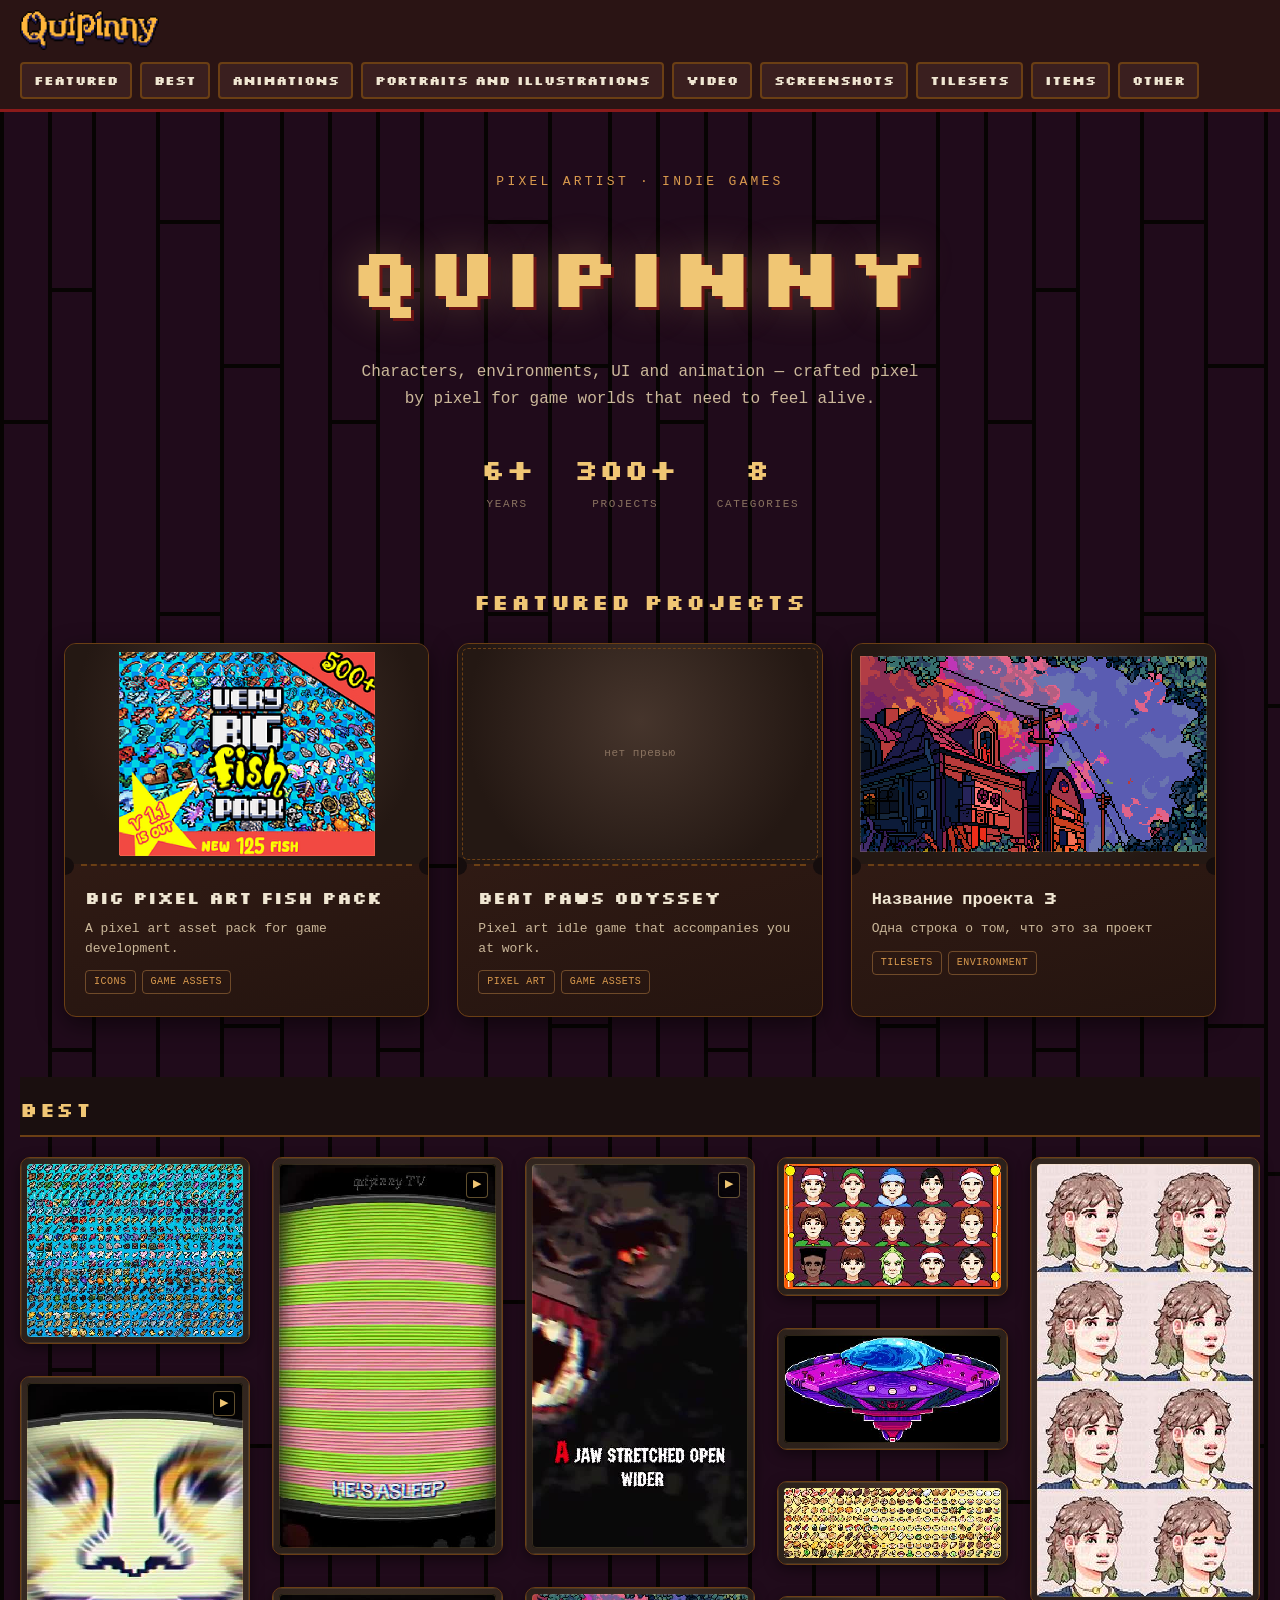
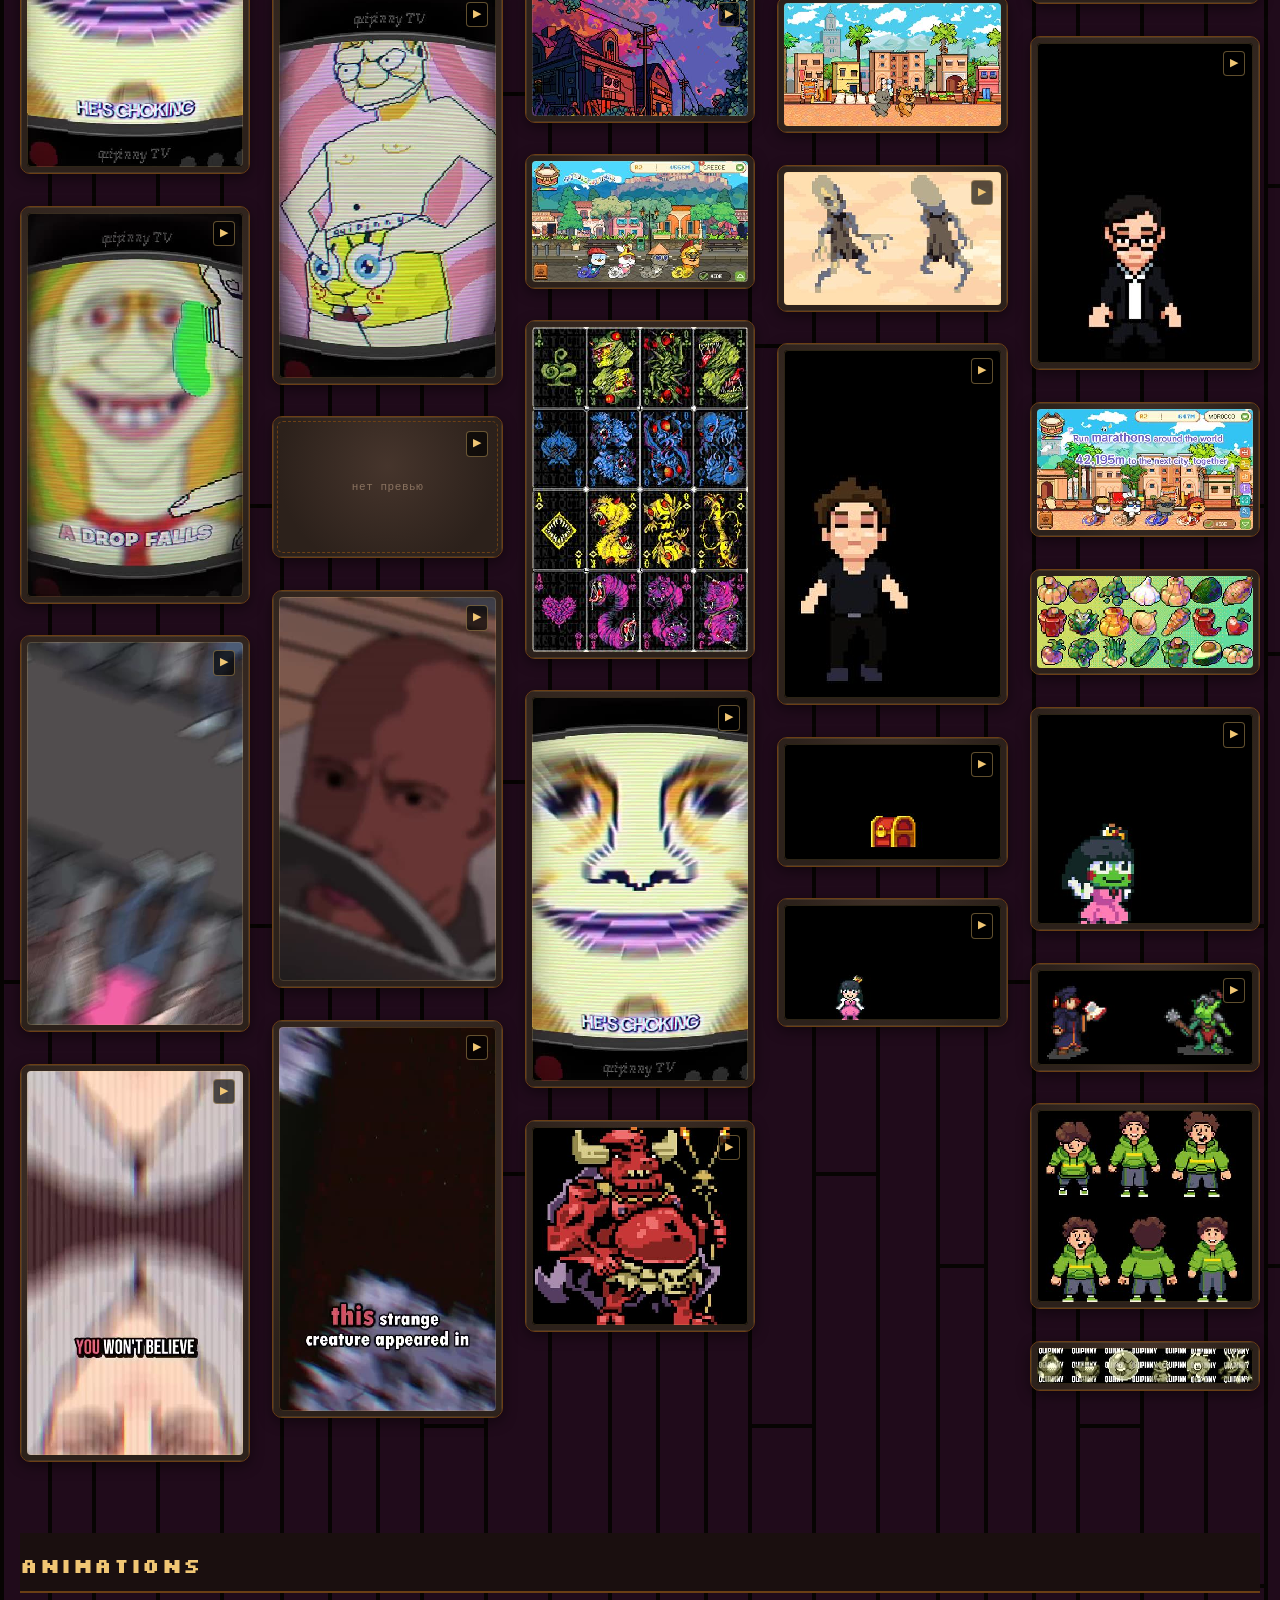
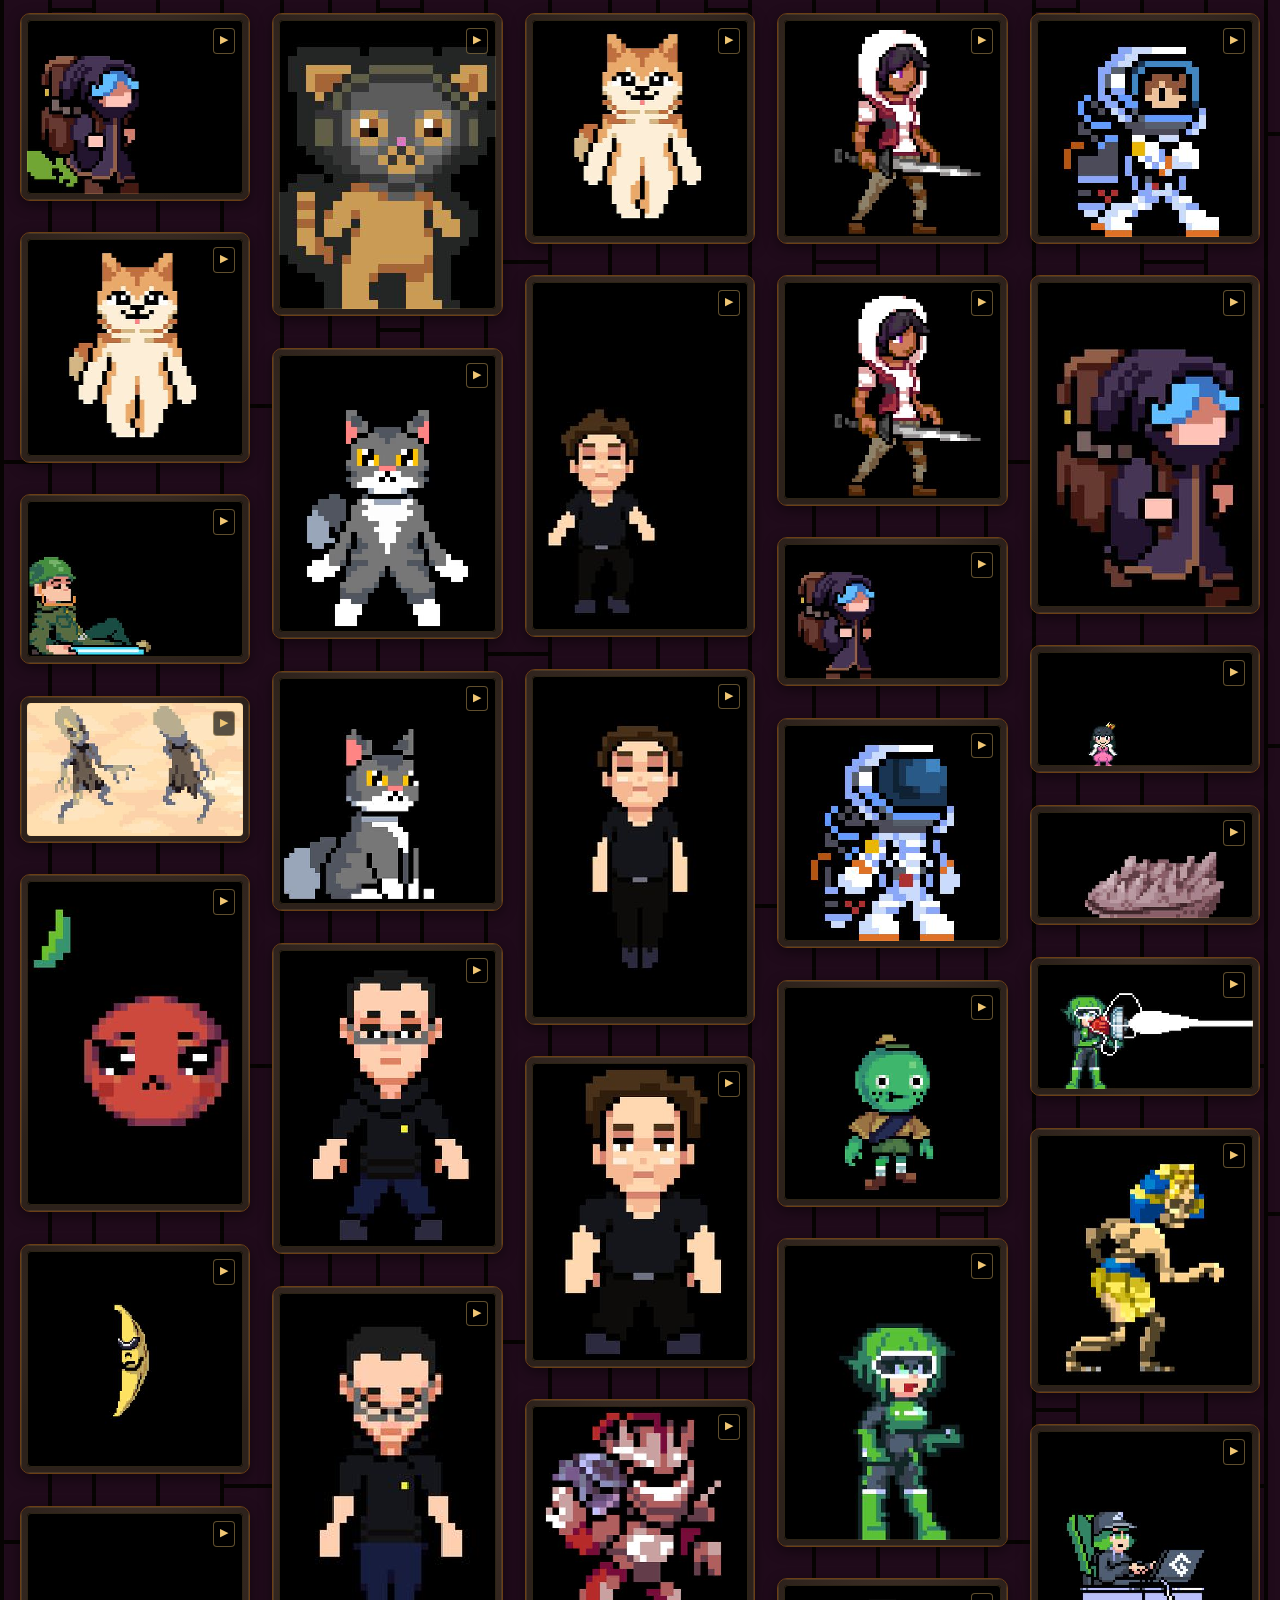
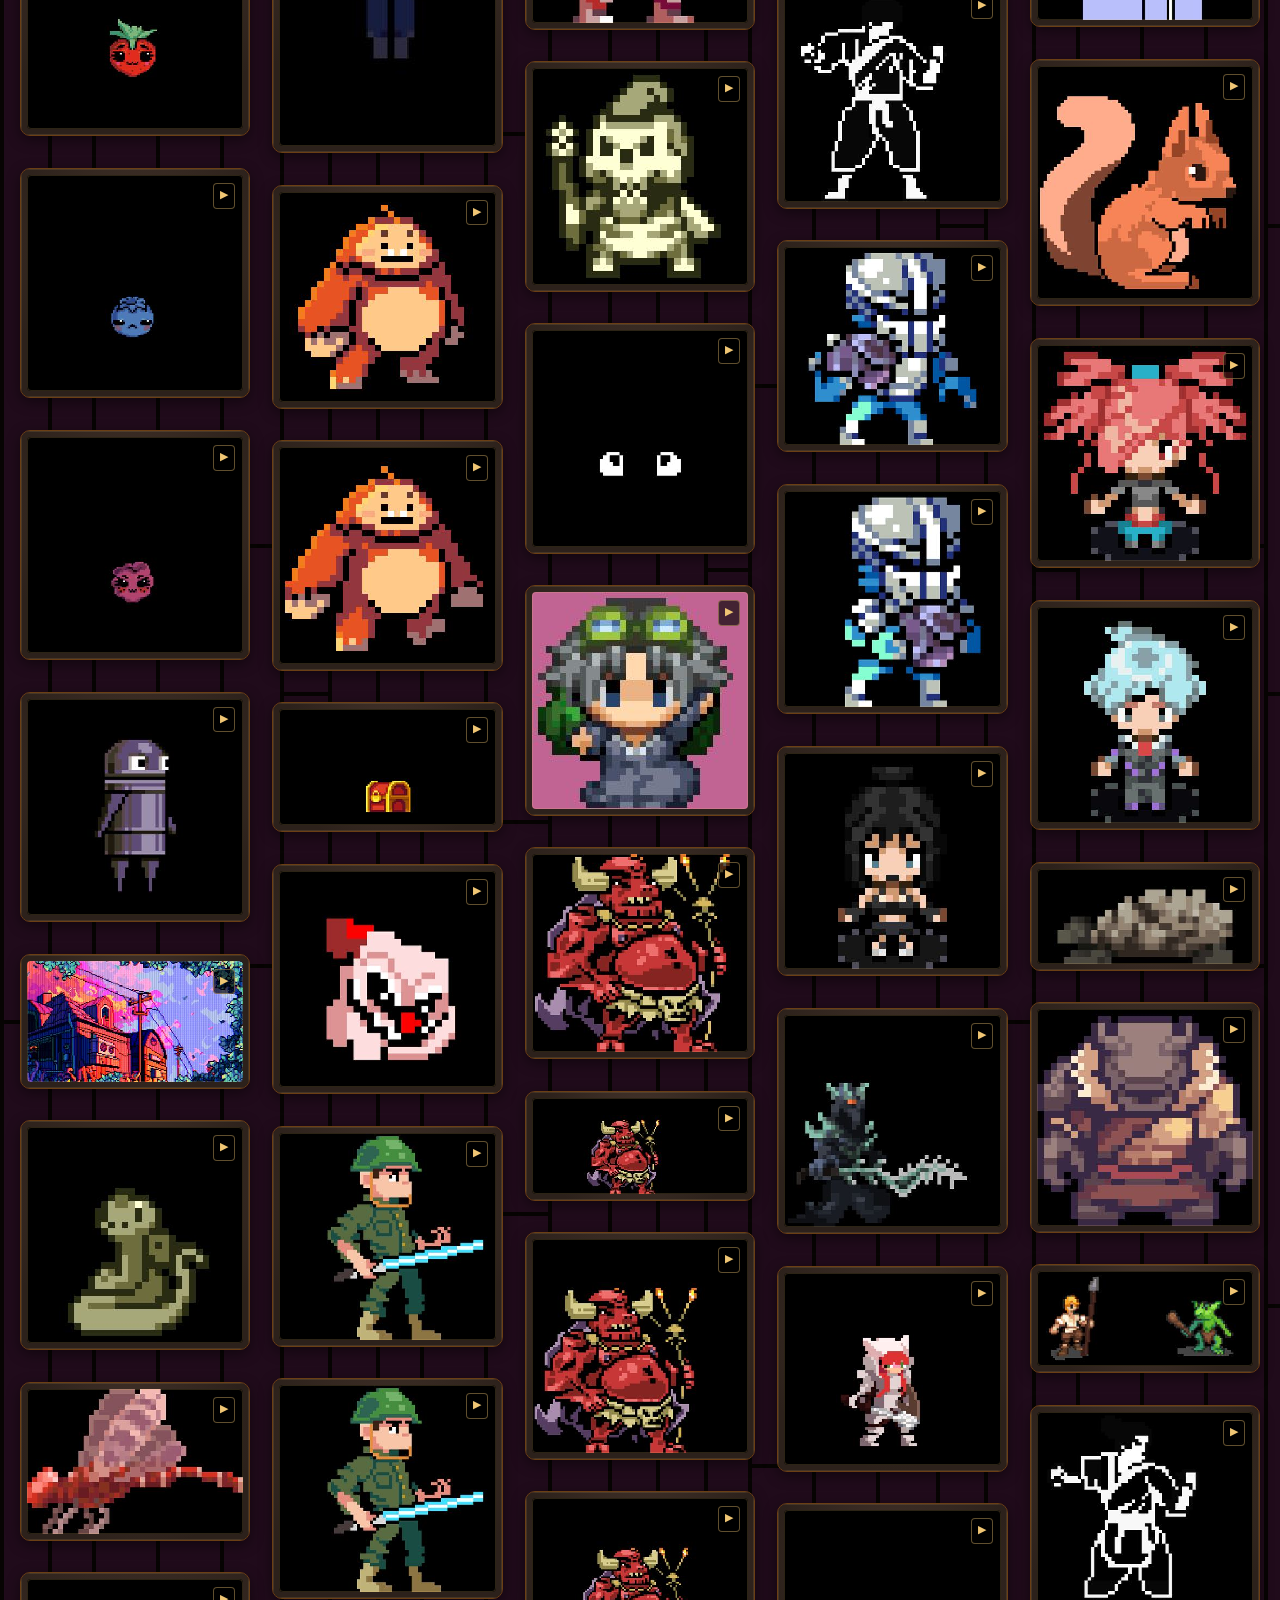
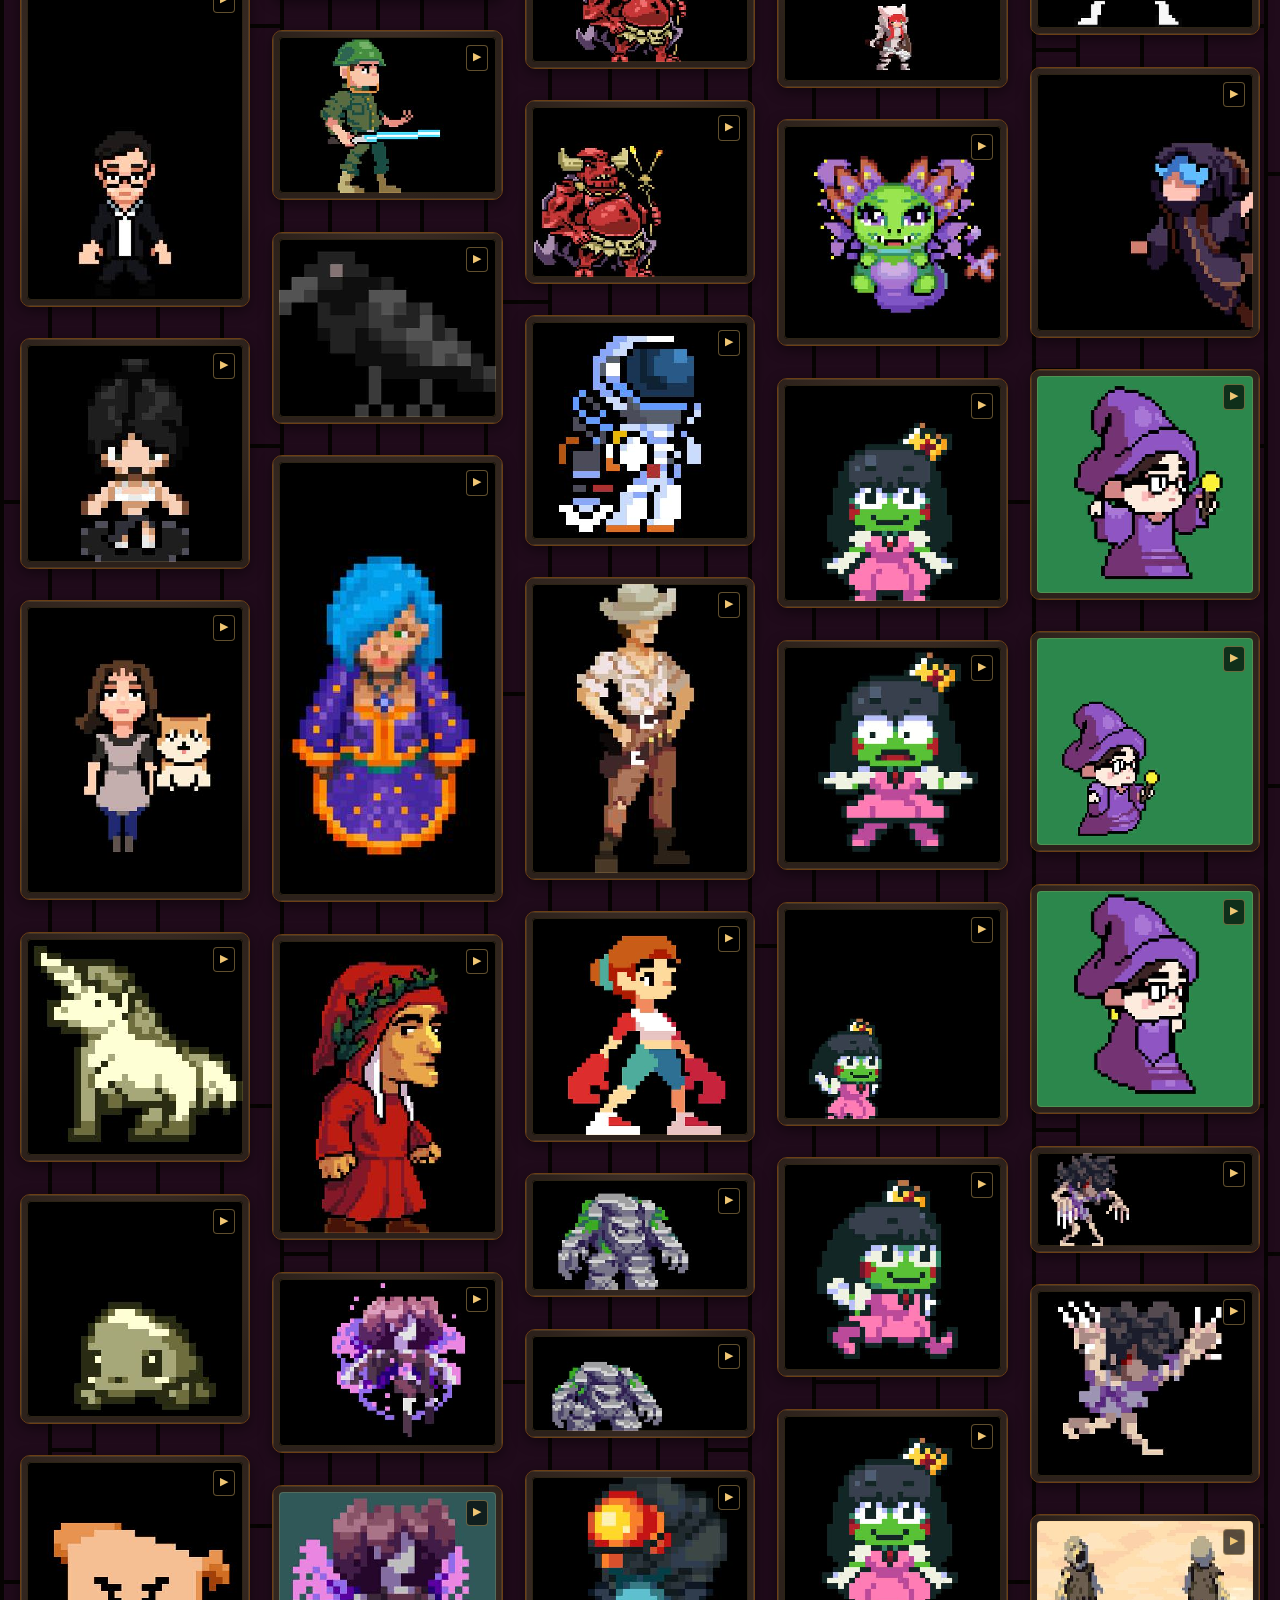
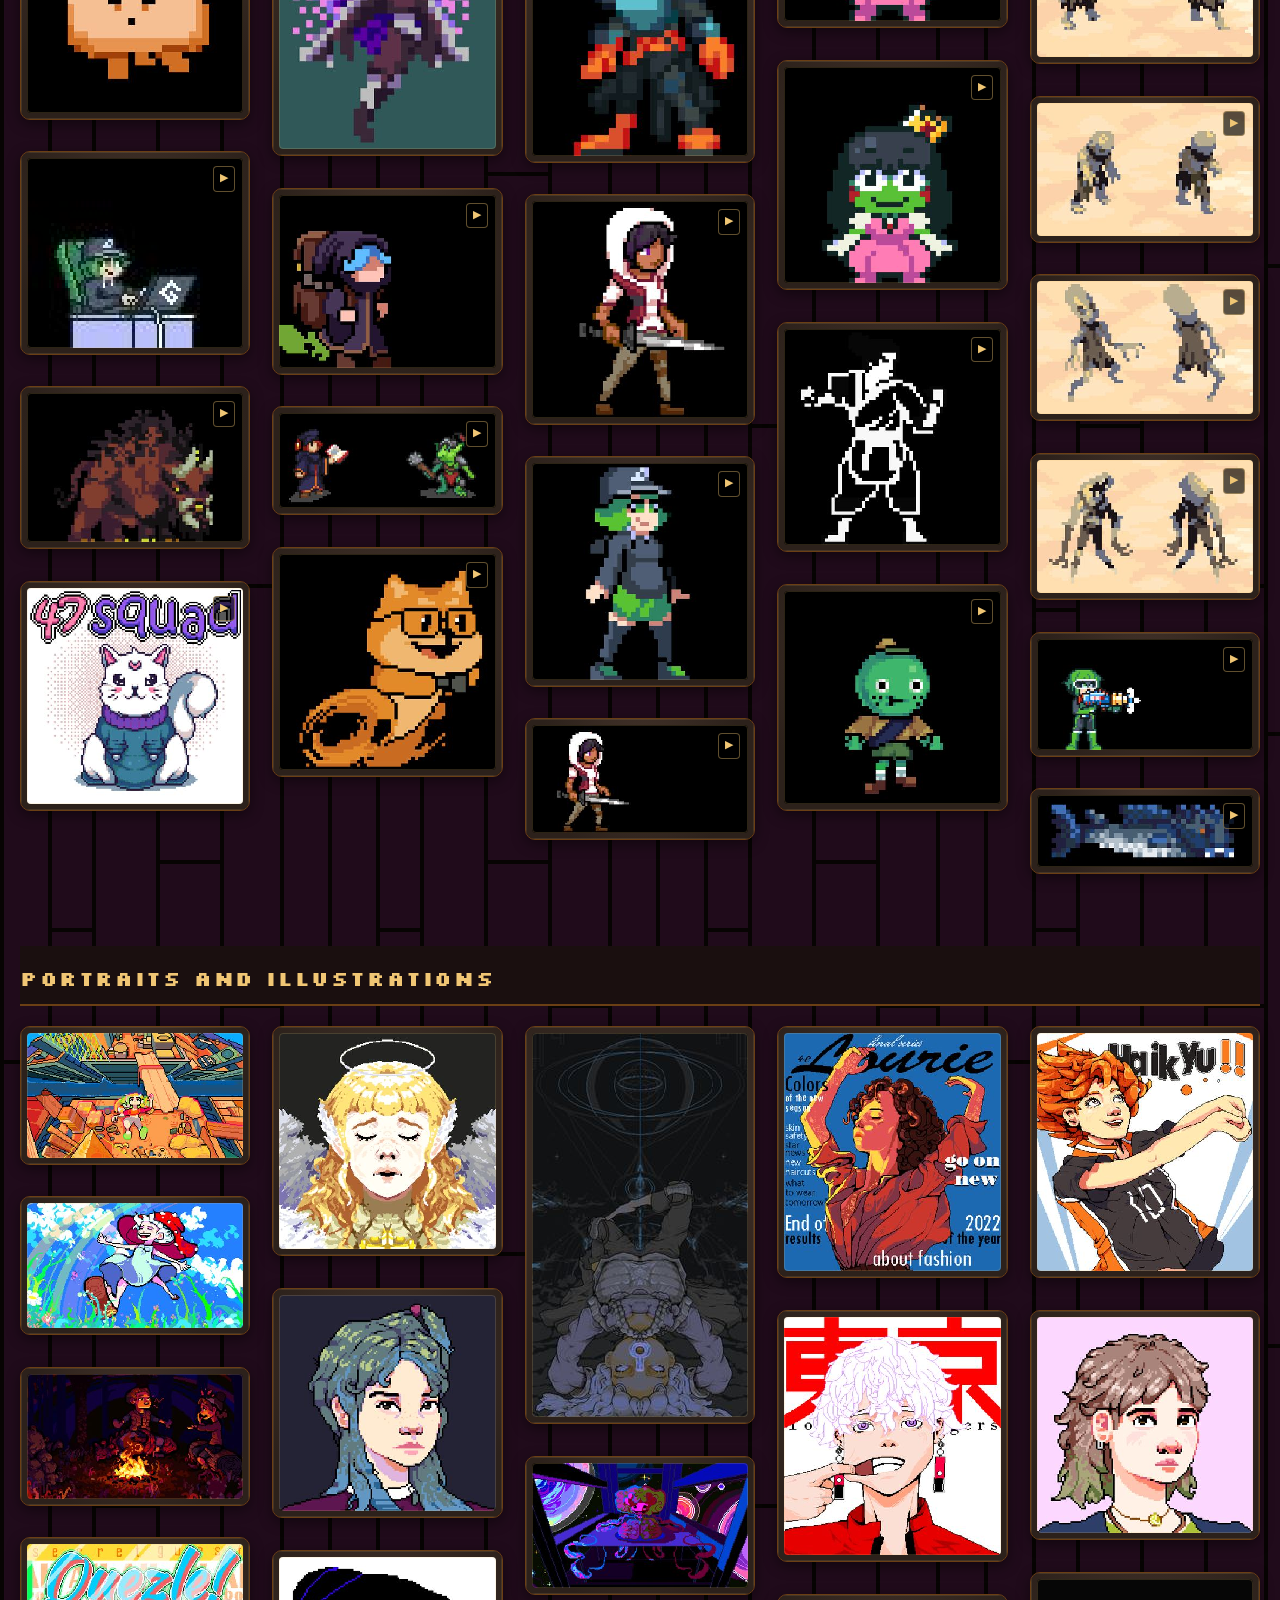
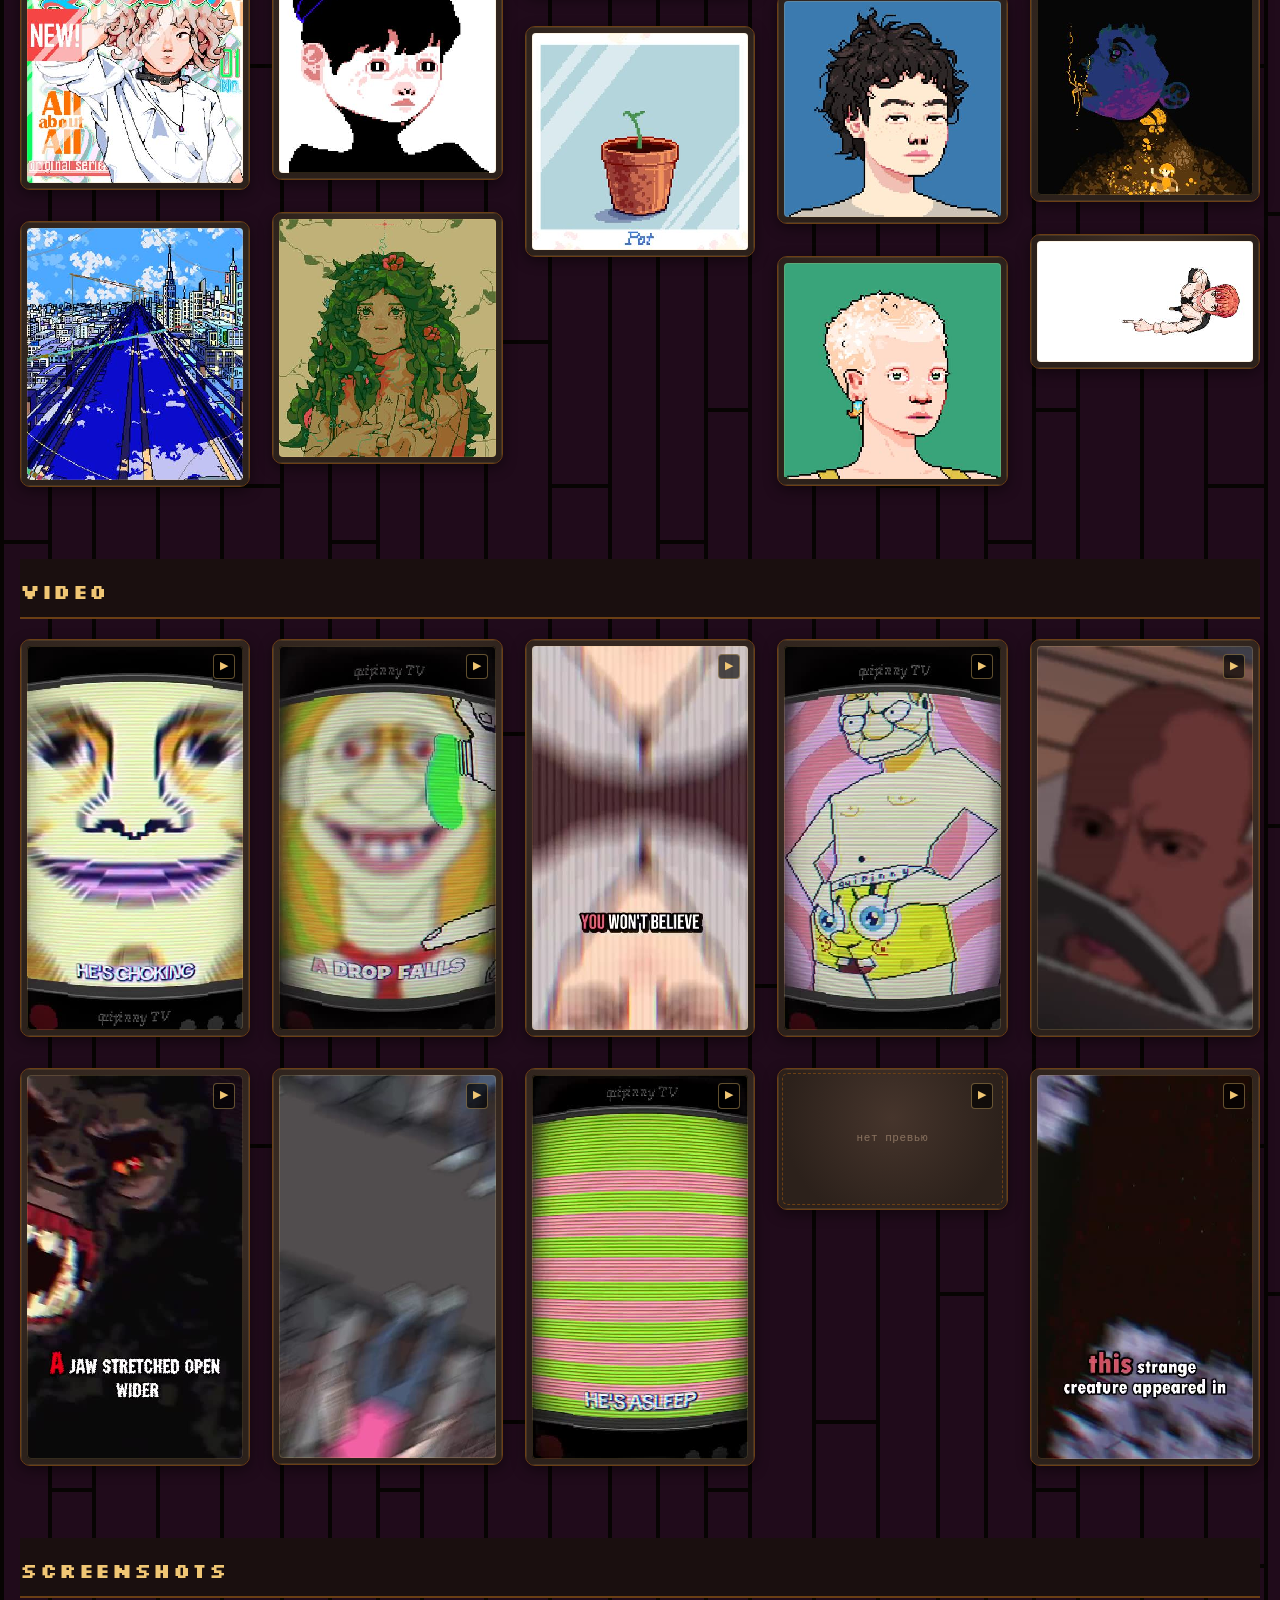
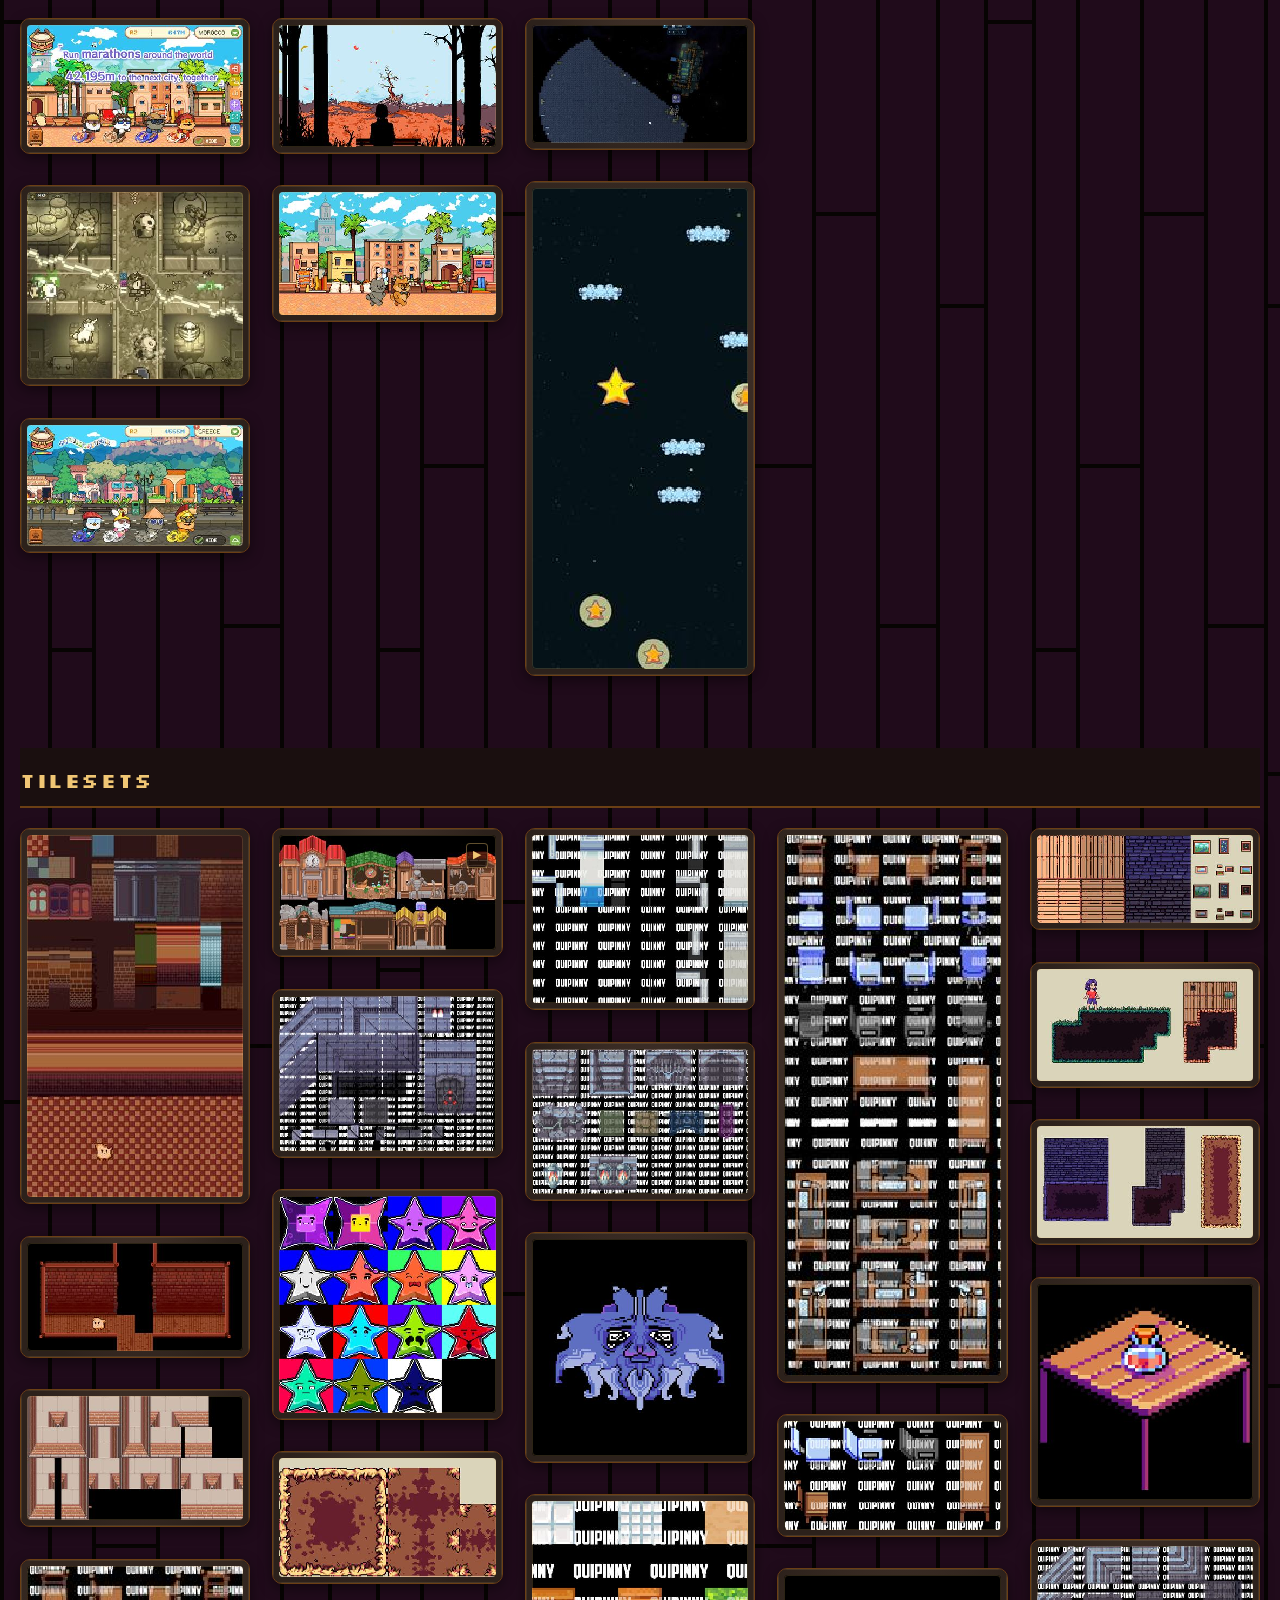
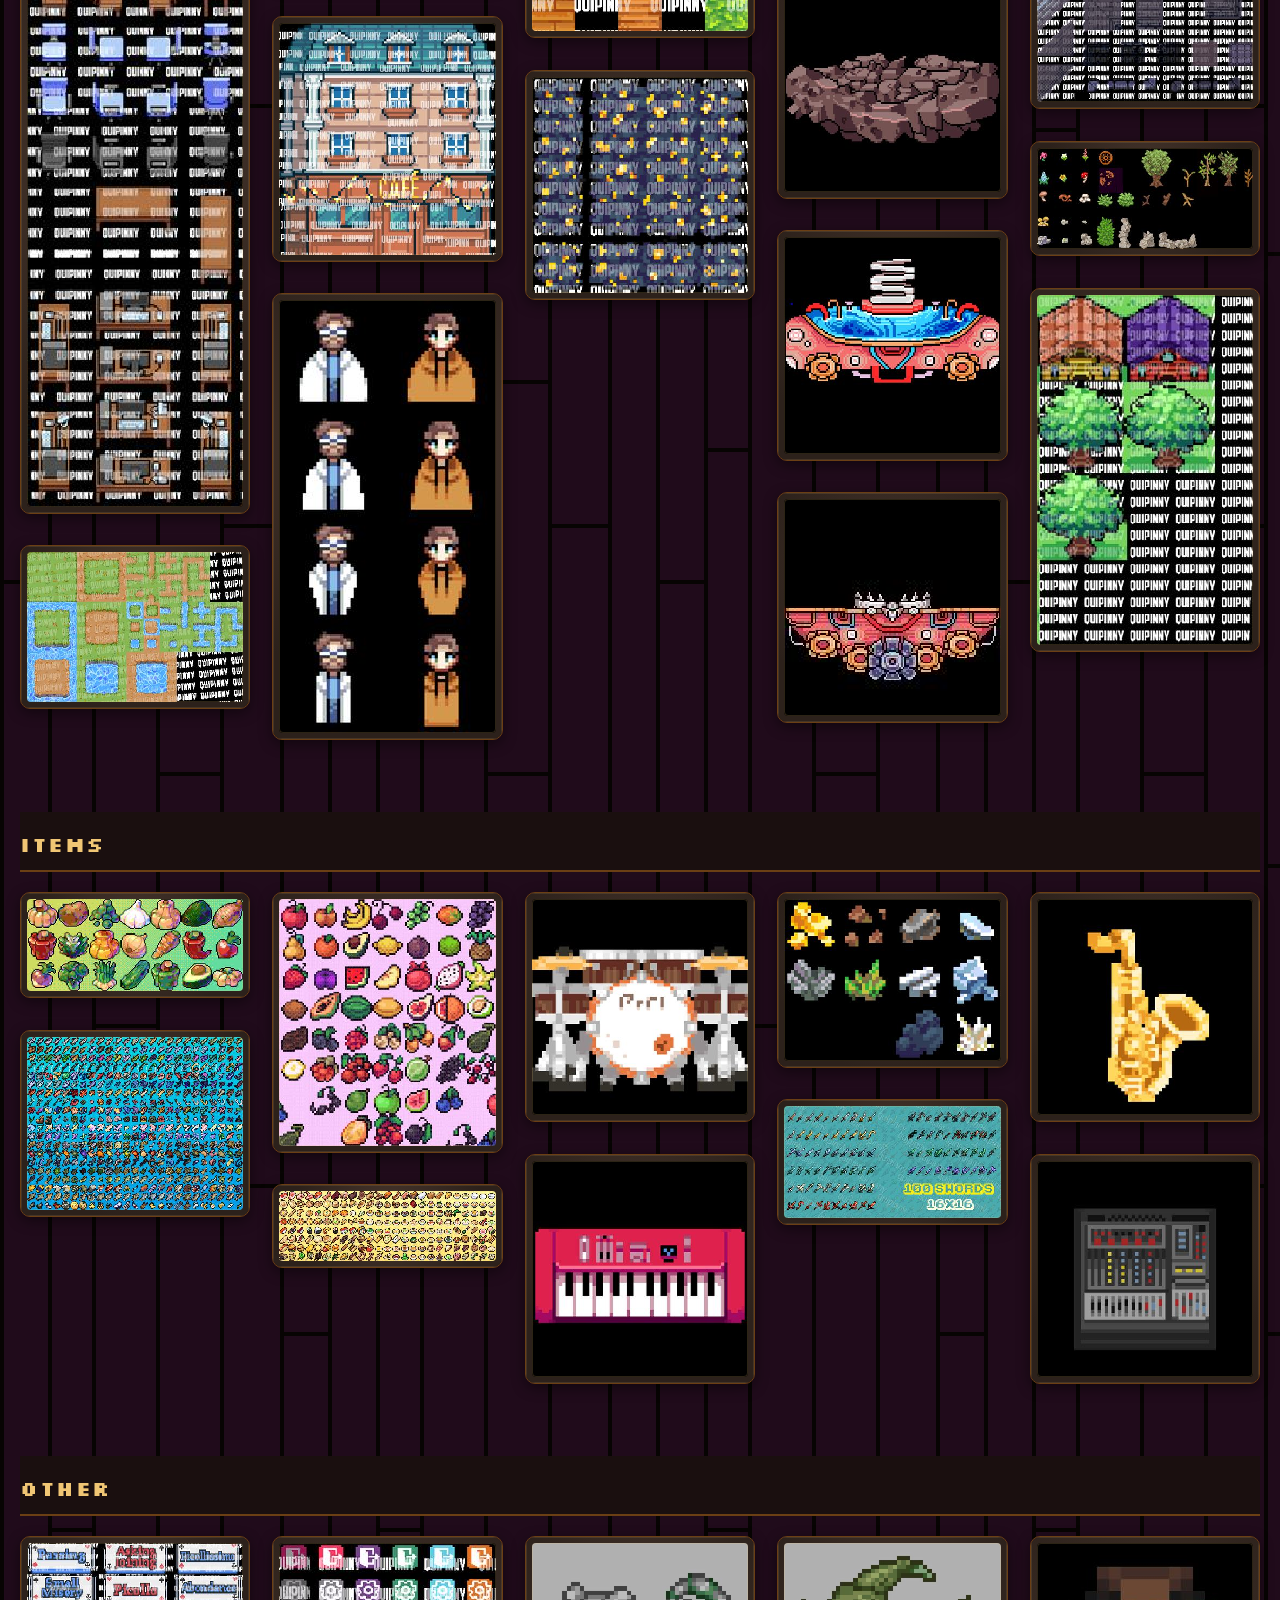
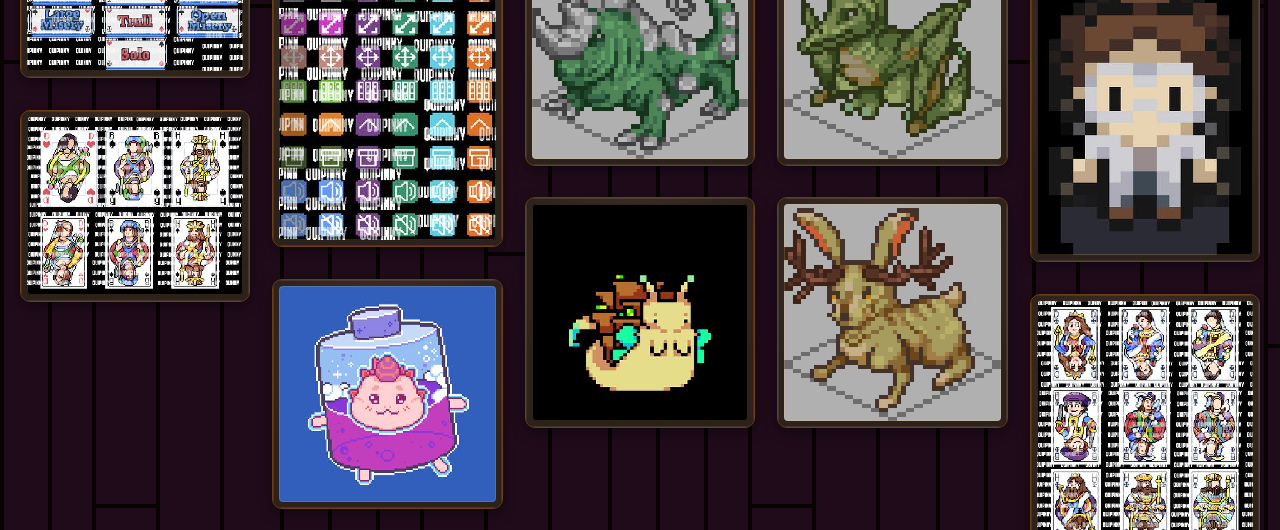
==== commit 94578f36: "Update index.html" ====
--- a/portfolio/index.html
+++ b/portfolio/index.html
@@ -24,7 +24,7 @@
   <header class="hero">
     <p class="hero-eyebrow">Pixel Artist · Indie Games</p>
     <h1 class="hero-title">QUIPINNY</h1>
-    <p class="hero-tagline">This is an incomplete portfolio; unfortunately, I haven’t kept many of the works, but there are some remarkable pieces and projects here that we implemented together with the developers. Characters, environments, UI and animation — crafted pixel by pixel for game worlds that need to feel alive.</p>
+    <p class="hero-tagline"> Characters, environments, UI and animation — crafted pixel by pixel for game worlds that need to feel alive.</p>
     <div class="hero-stats">
       <div class="stat"><span class="stat-num">6+</span><span class="stat-label">years</span></div>
       <div class="stat"><span class="stat-num">300+</span><span class="stat-label">projects</span></div>
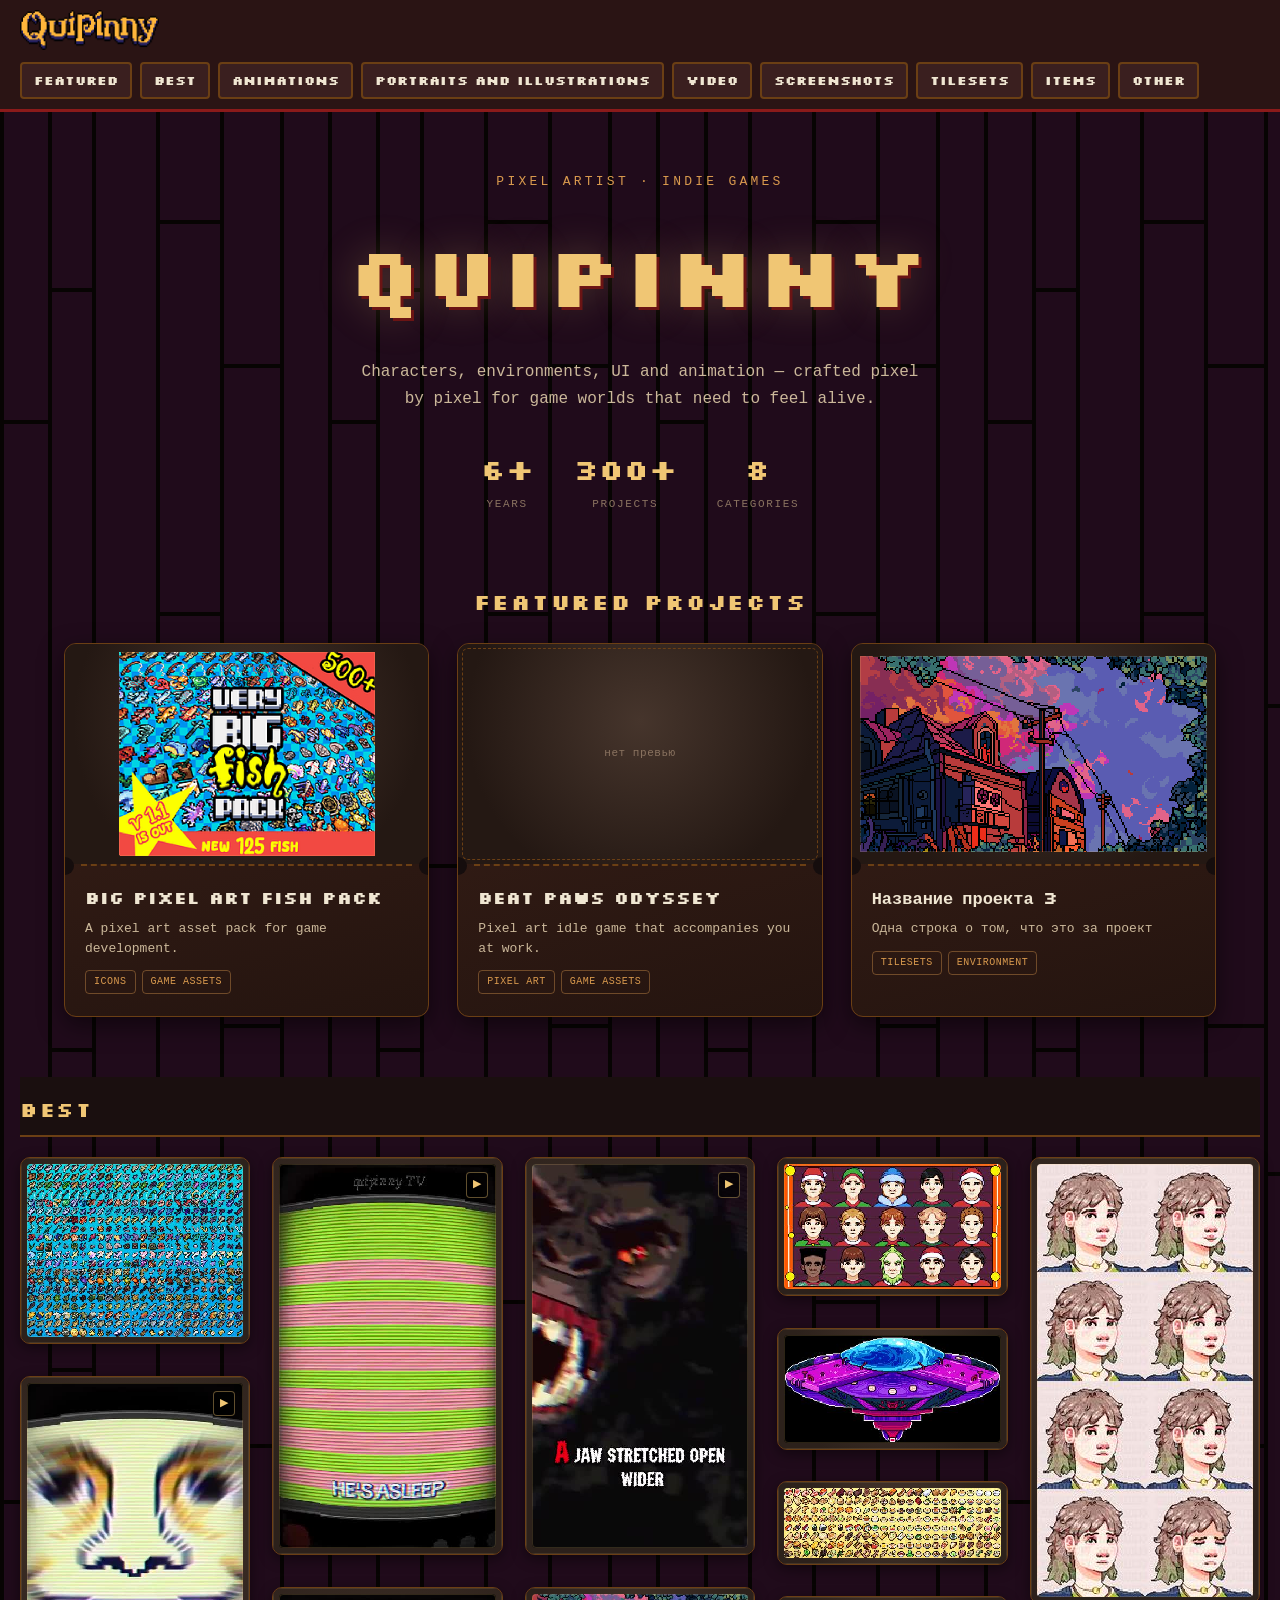
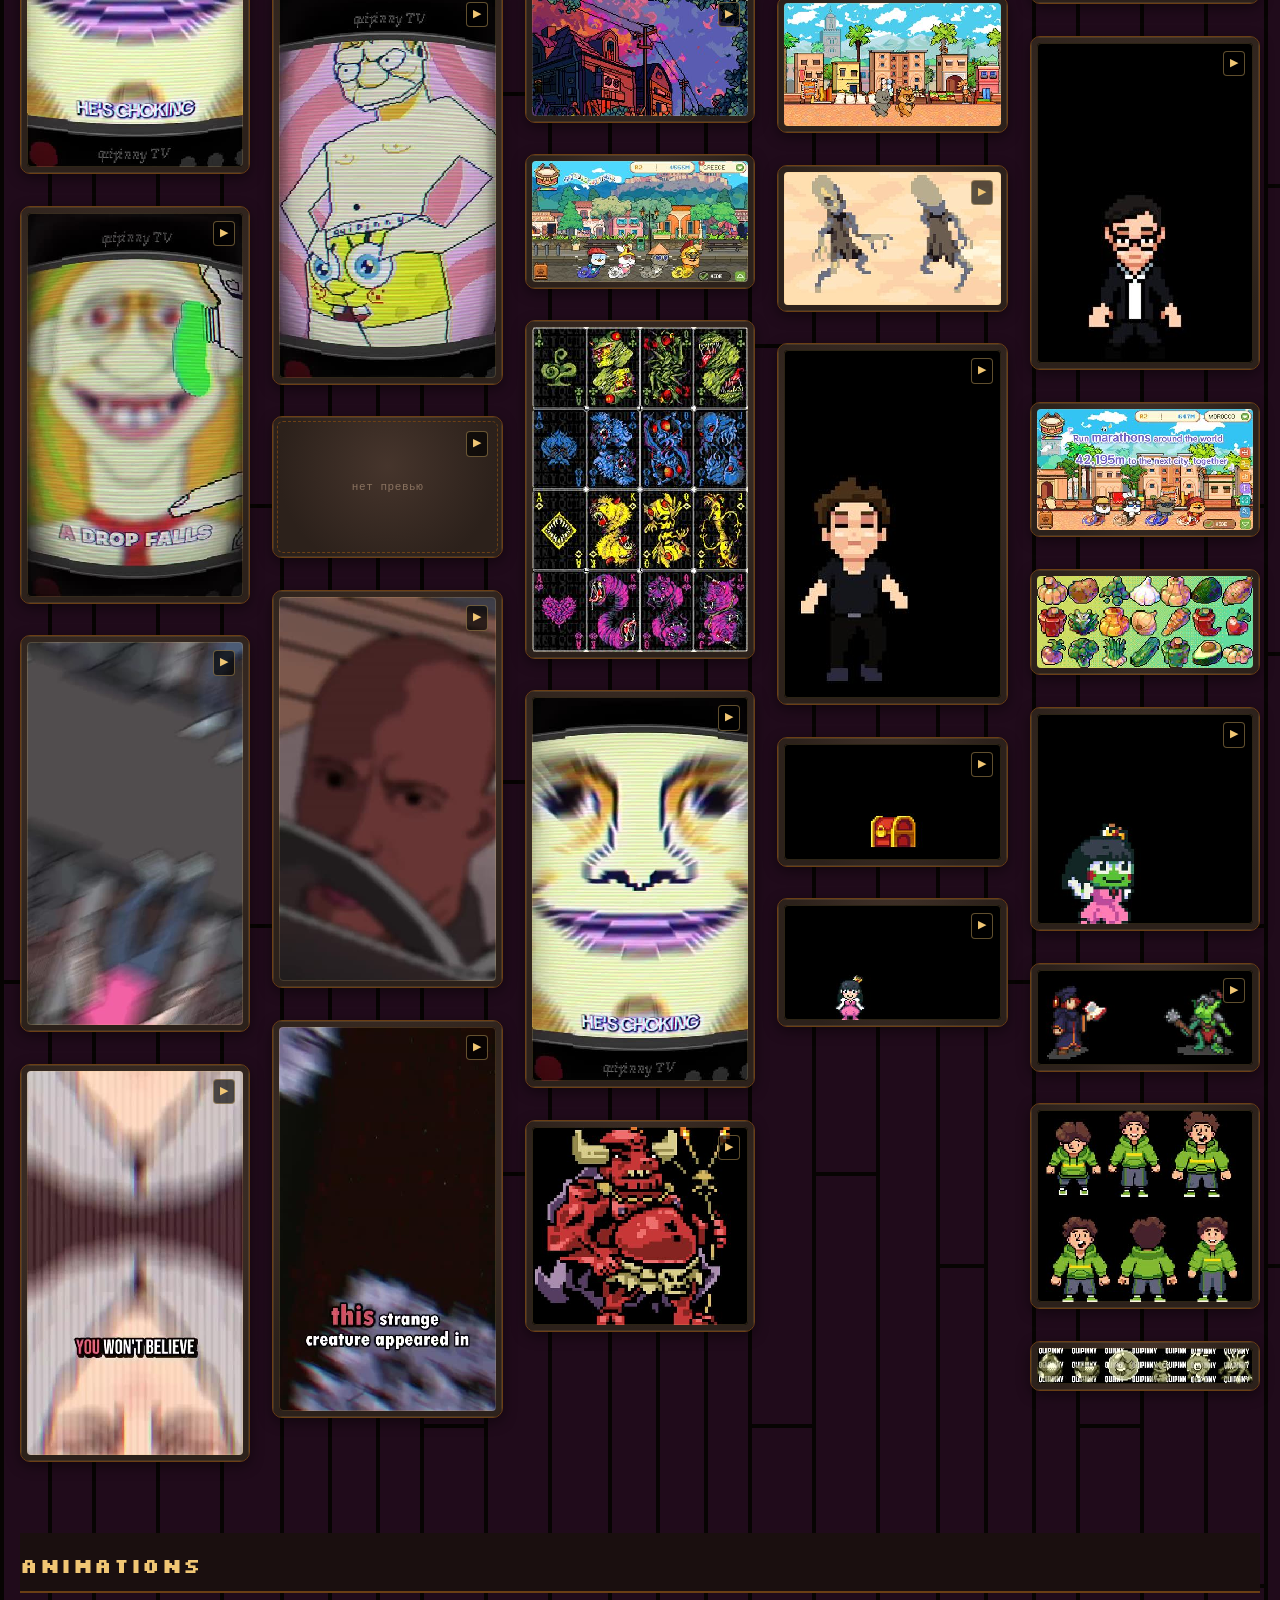
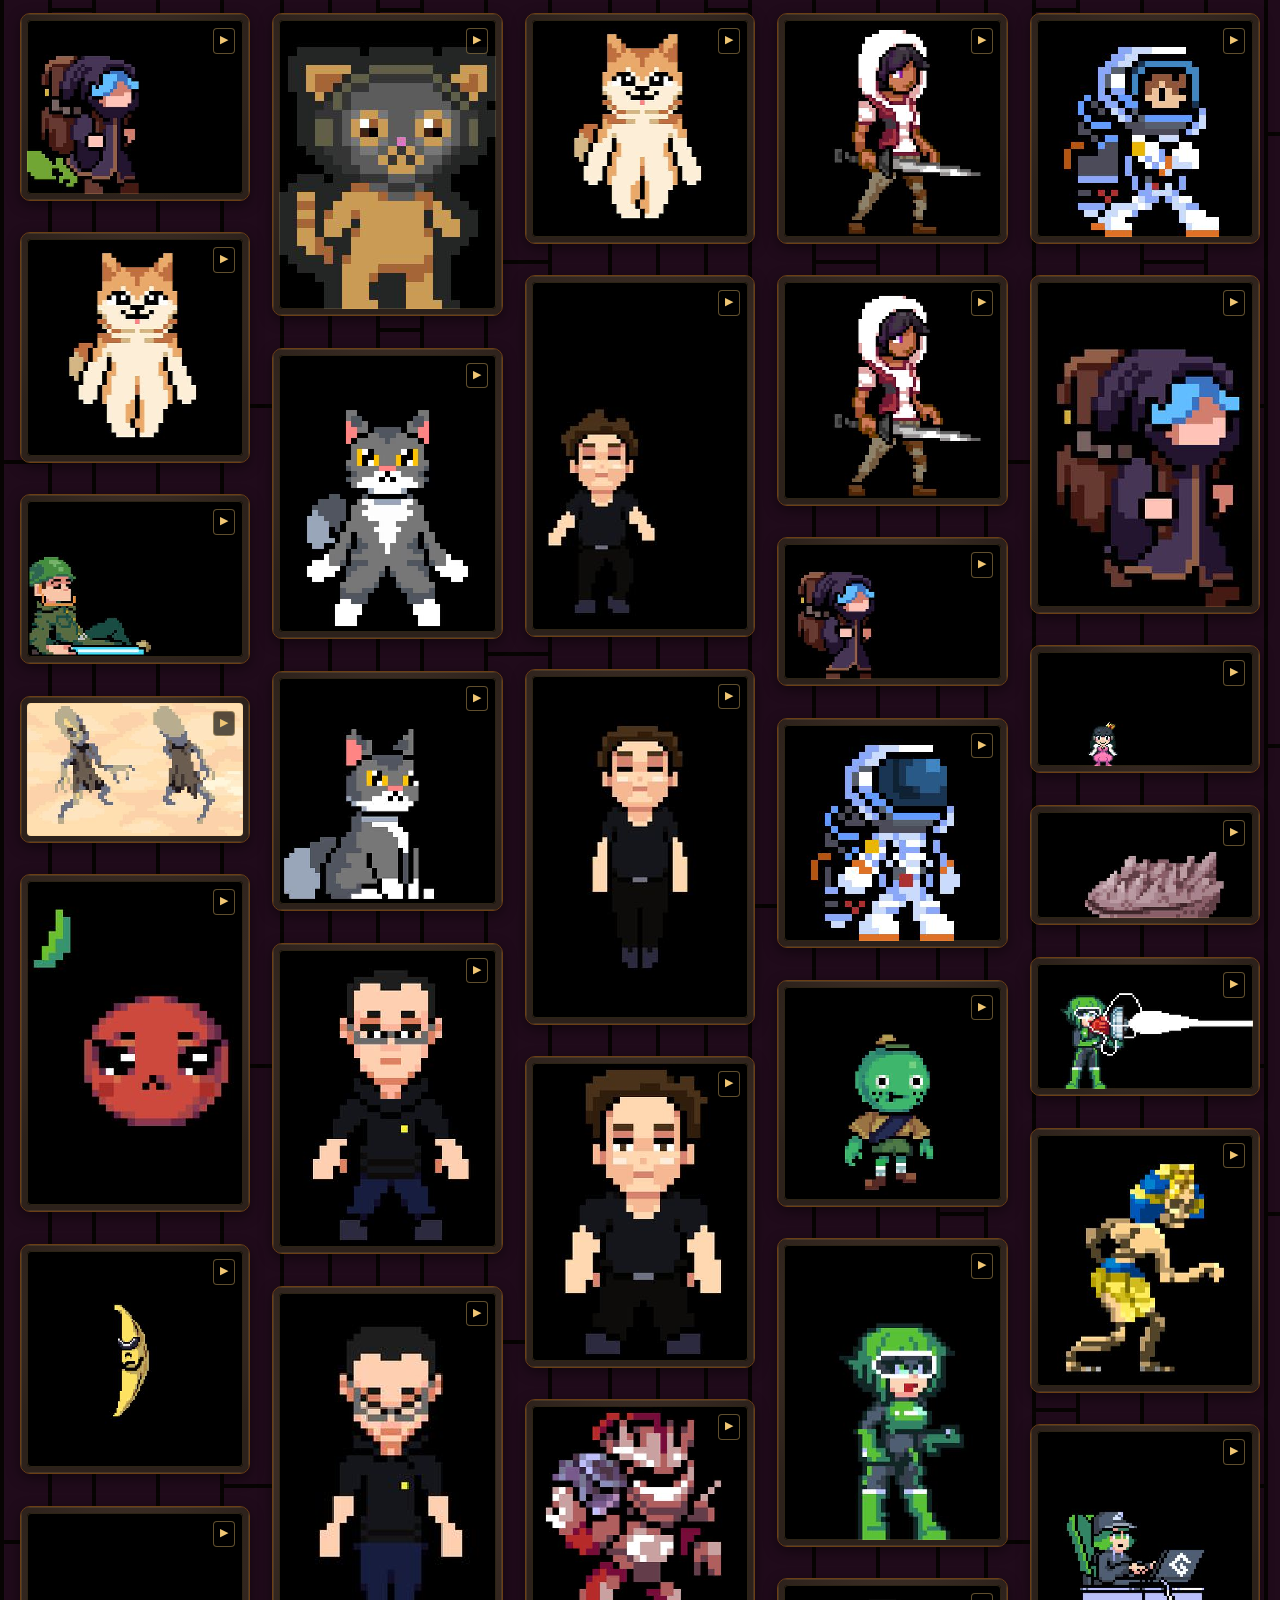
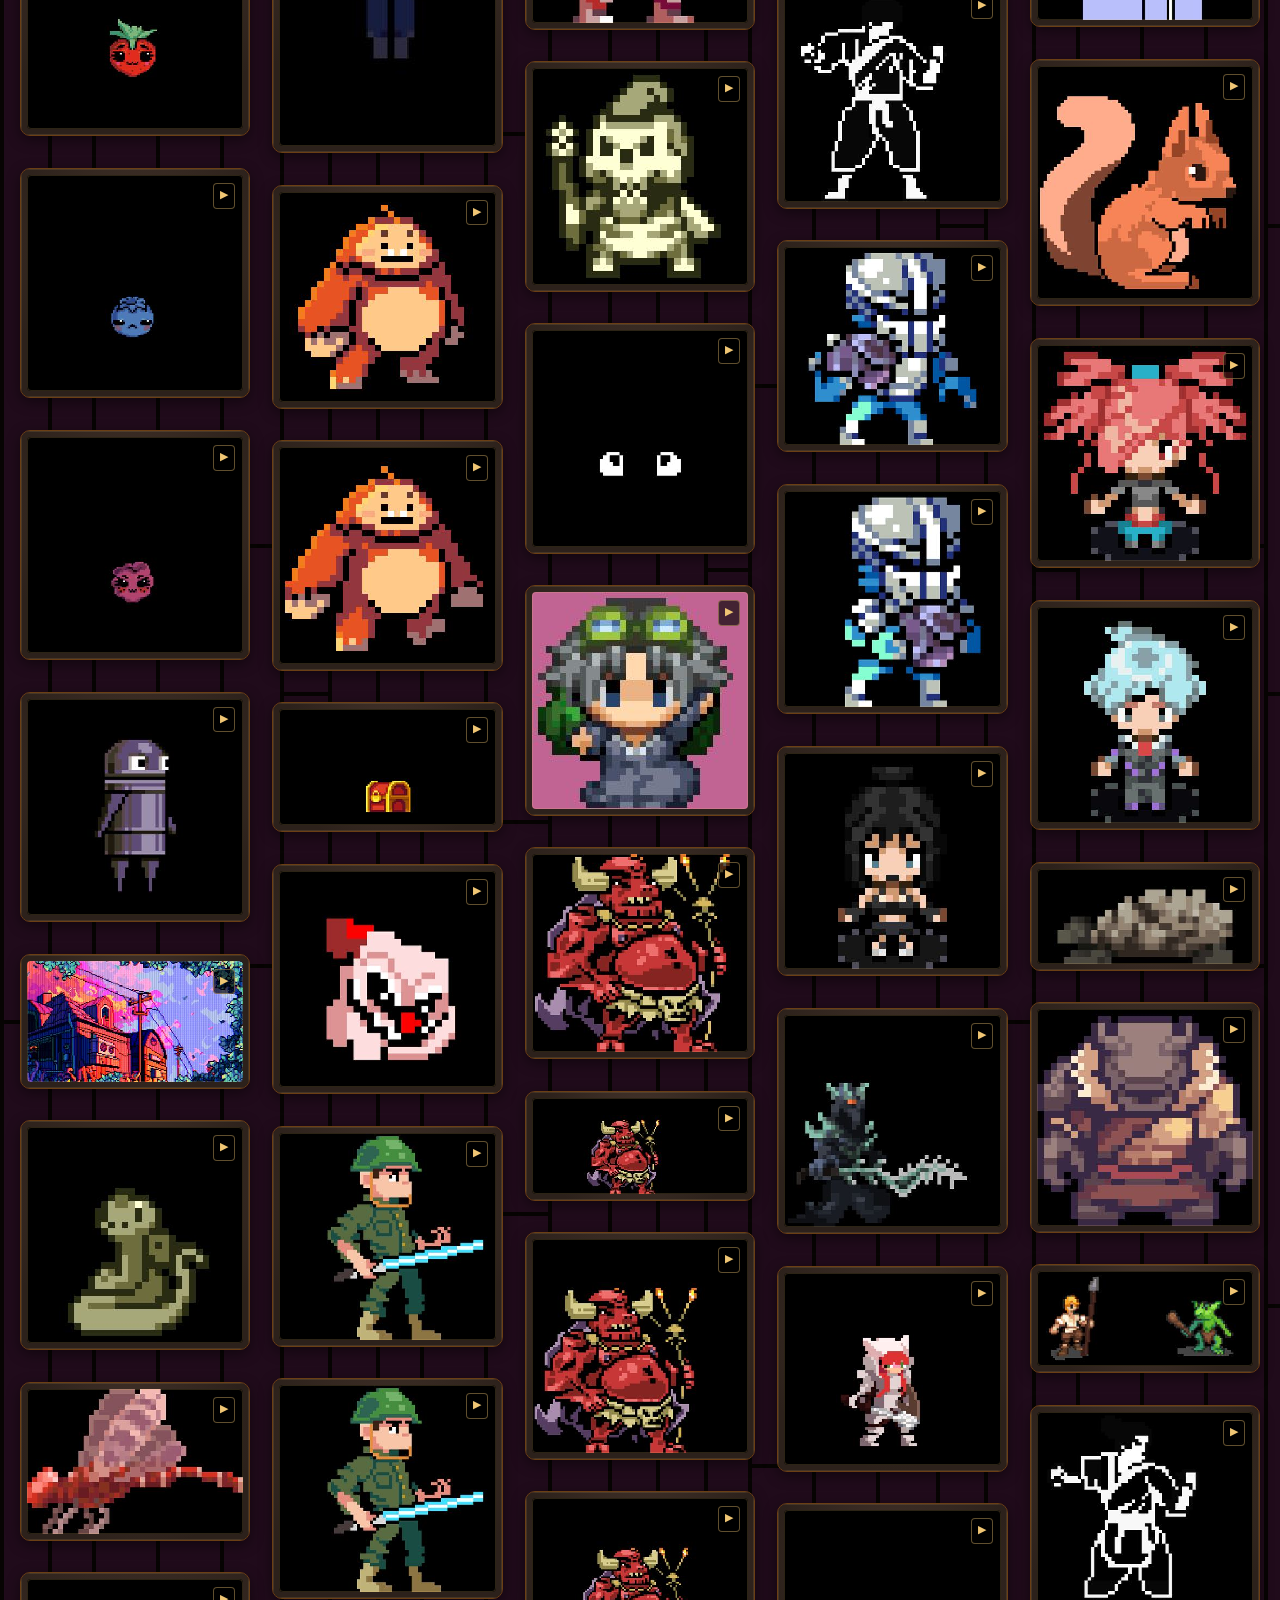
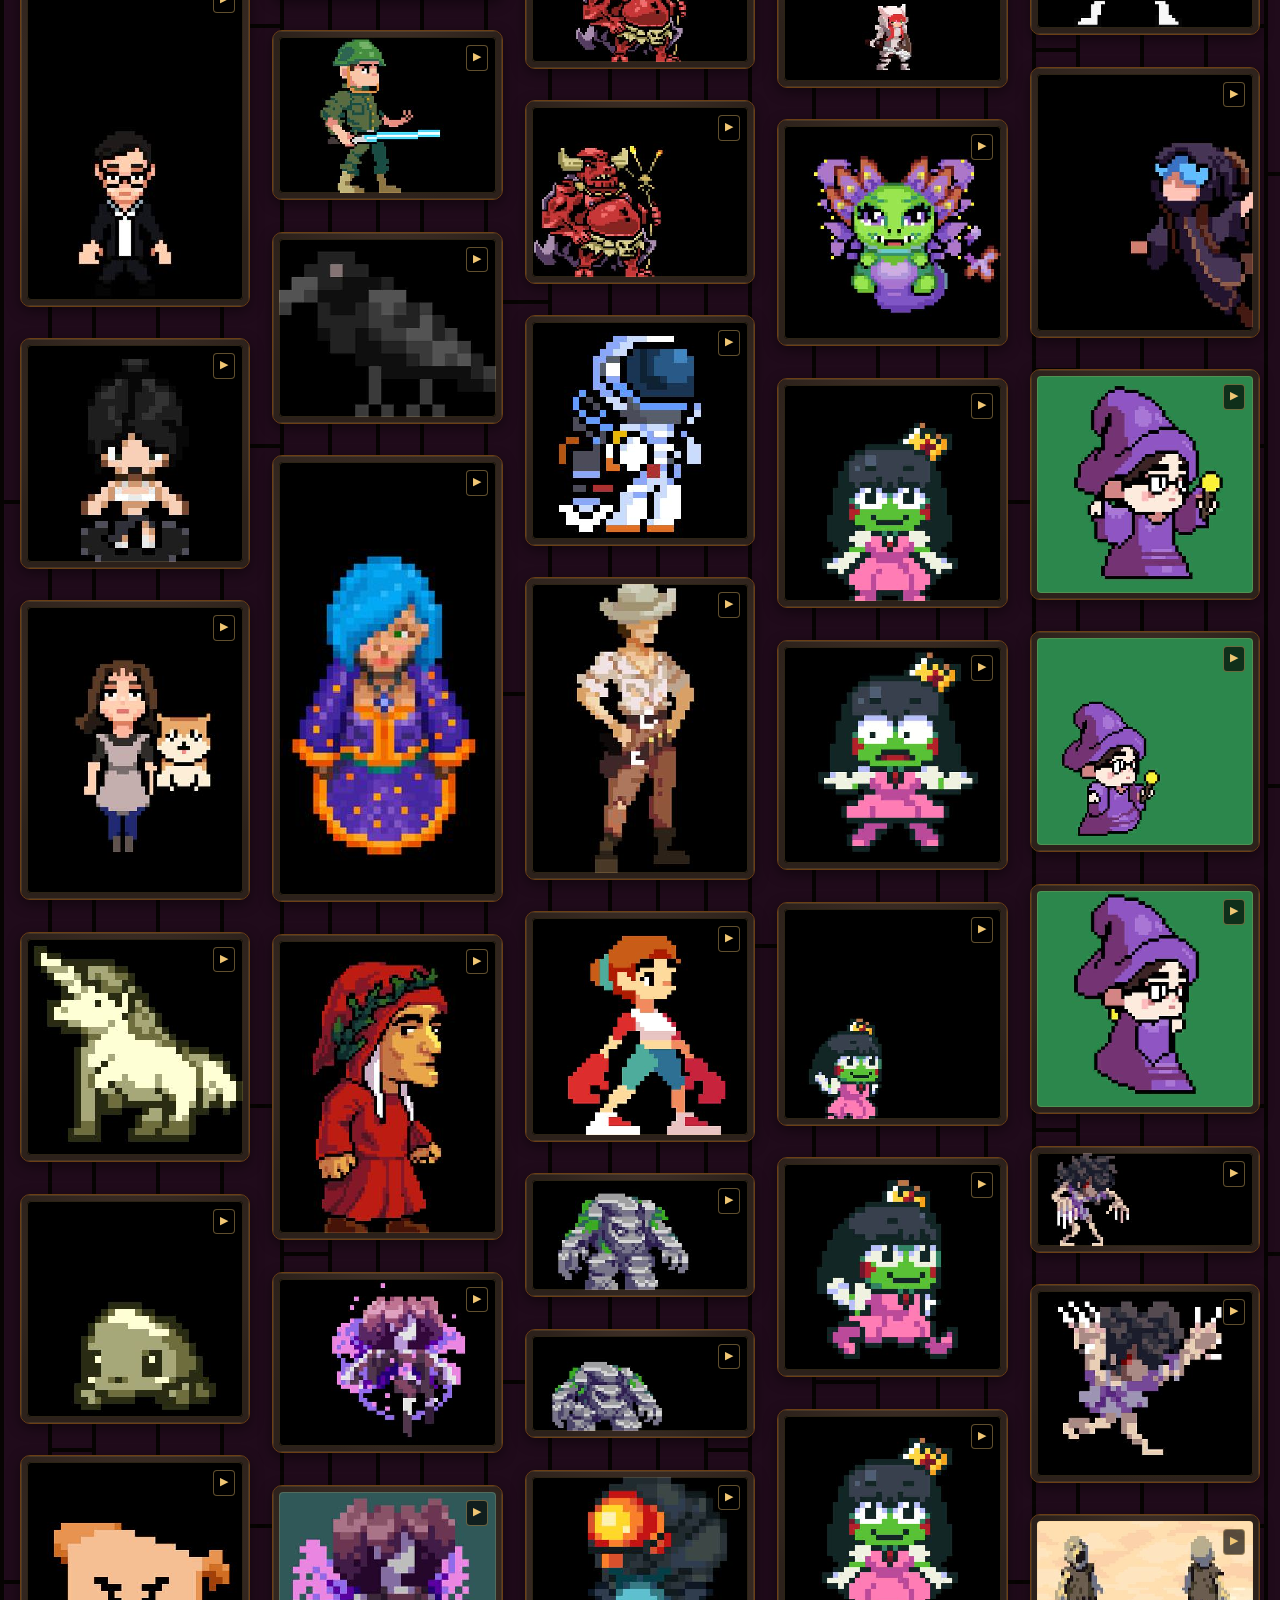
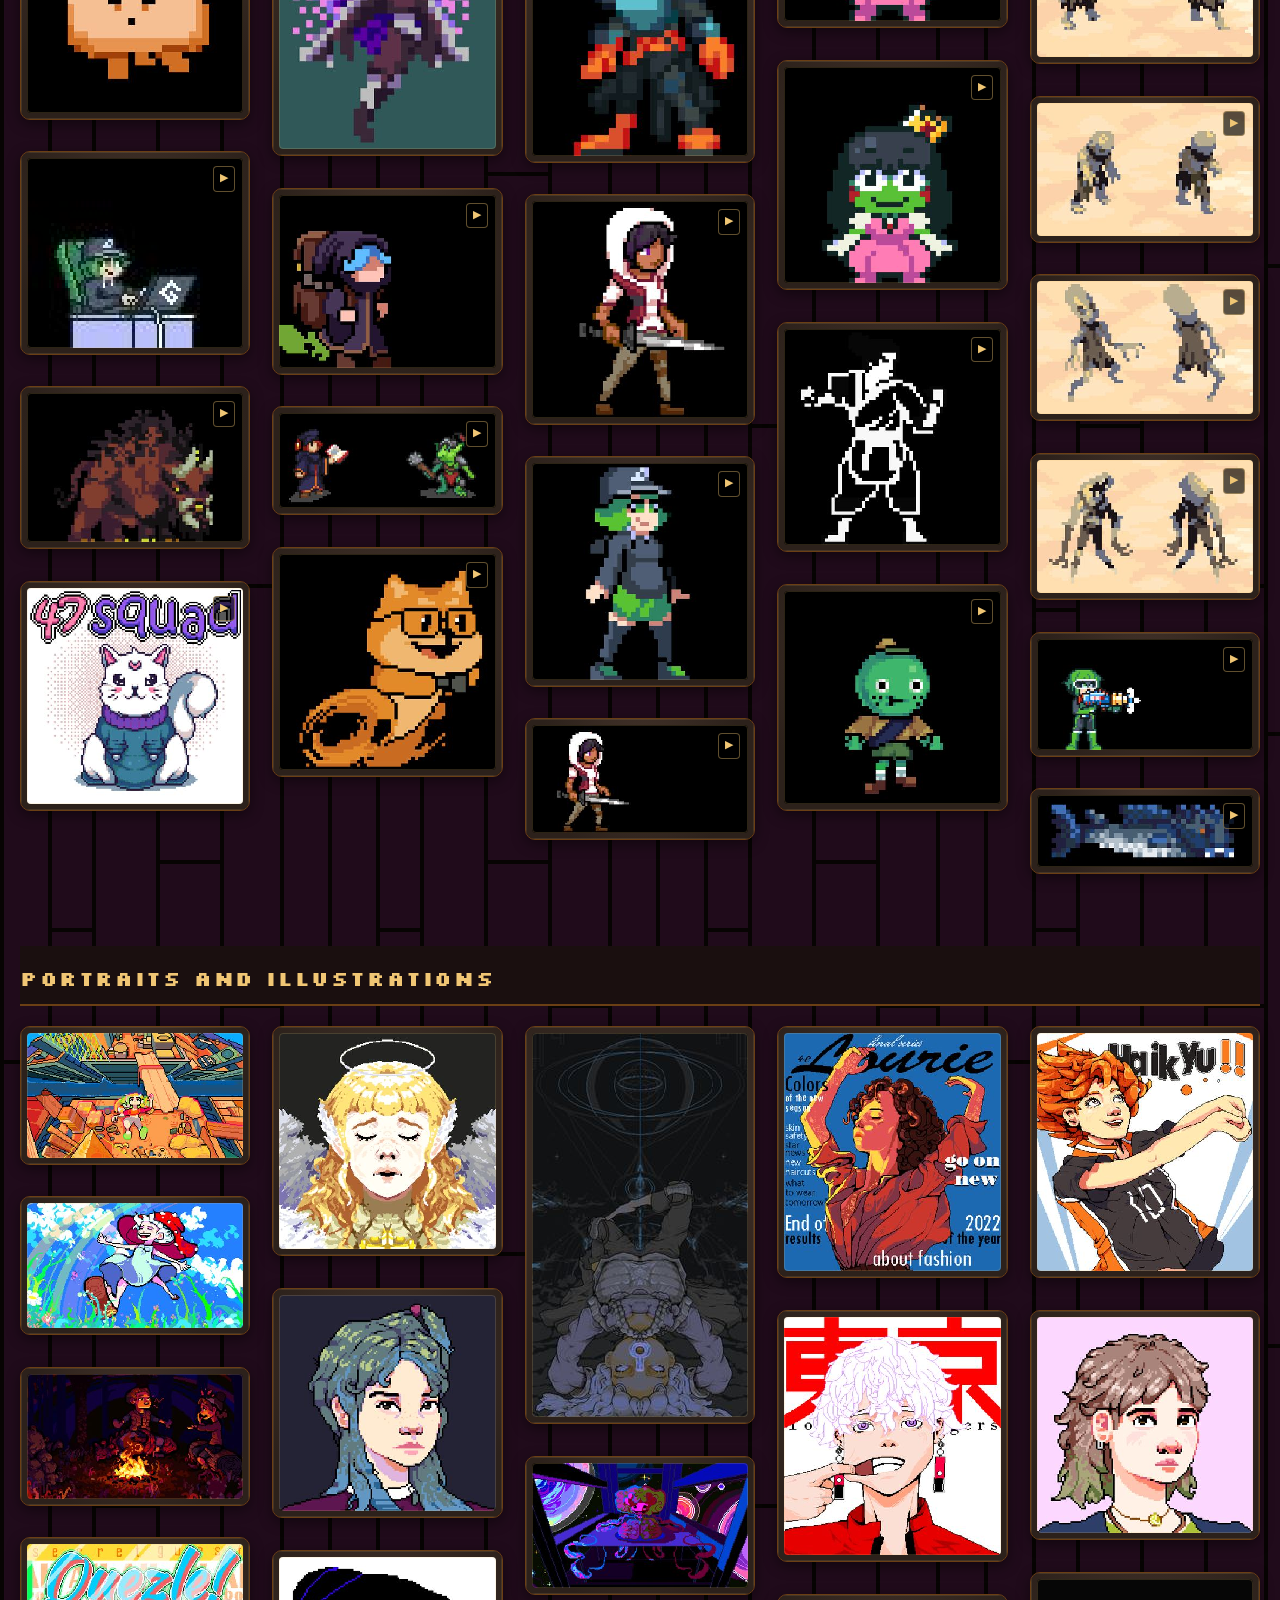
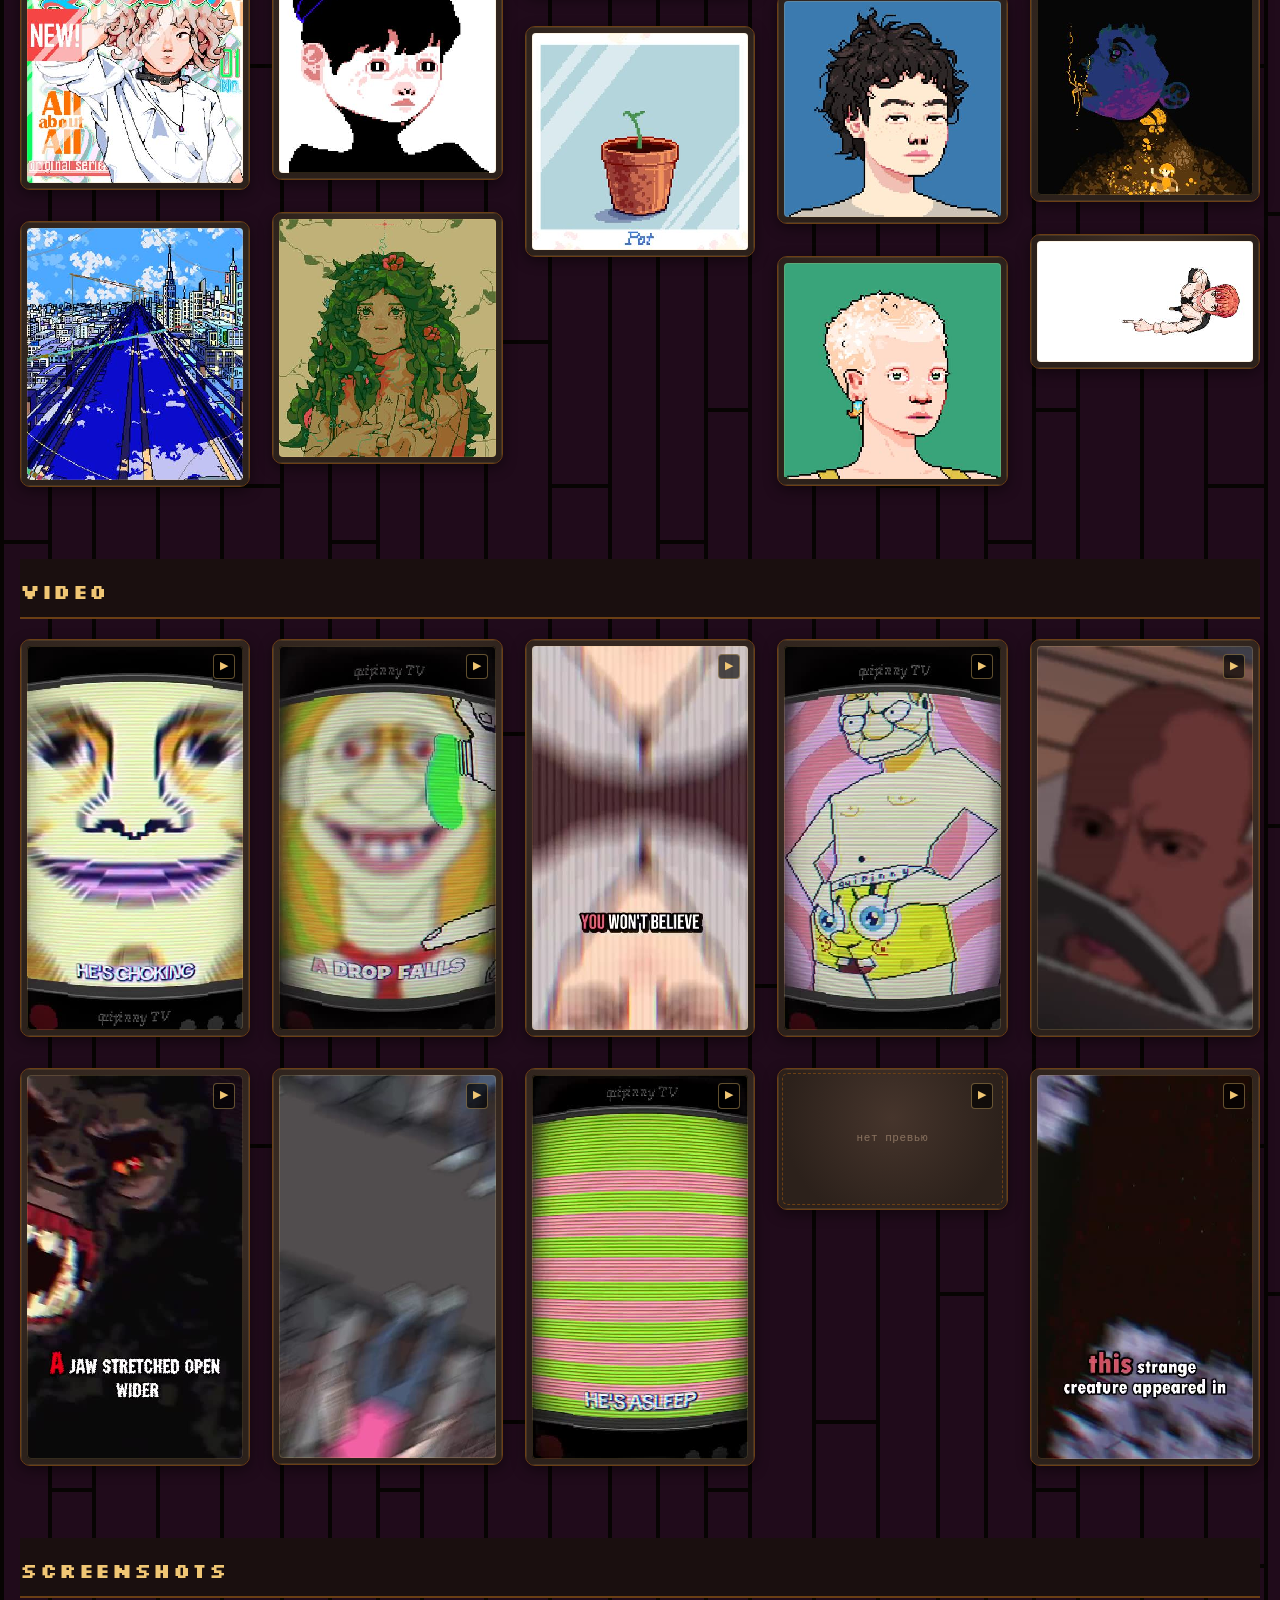
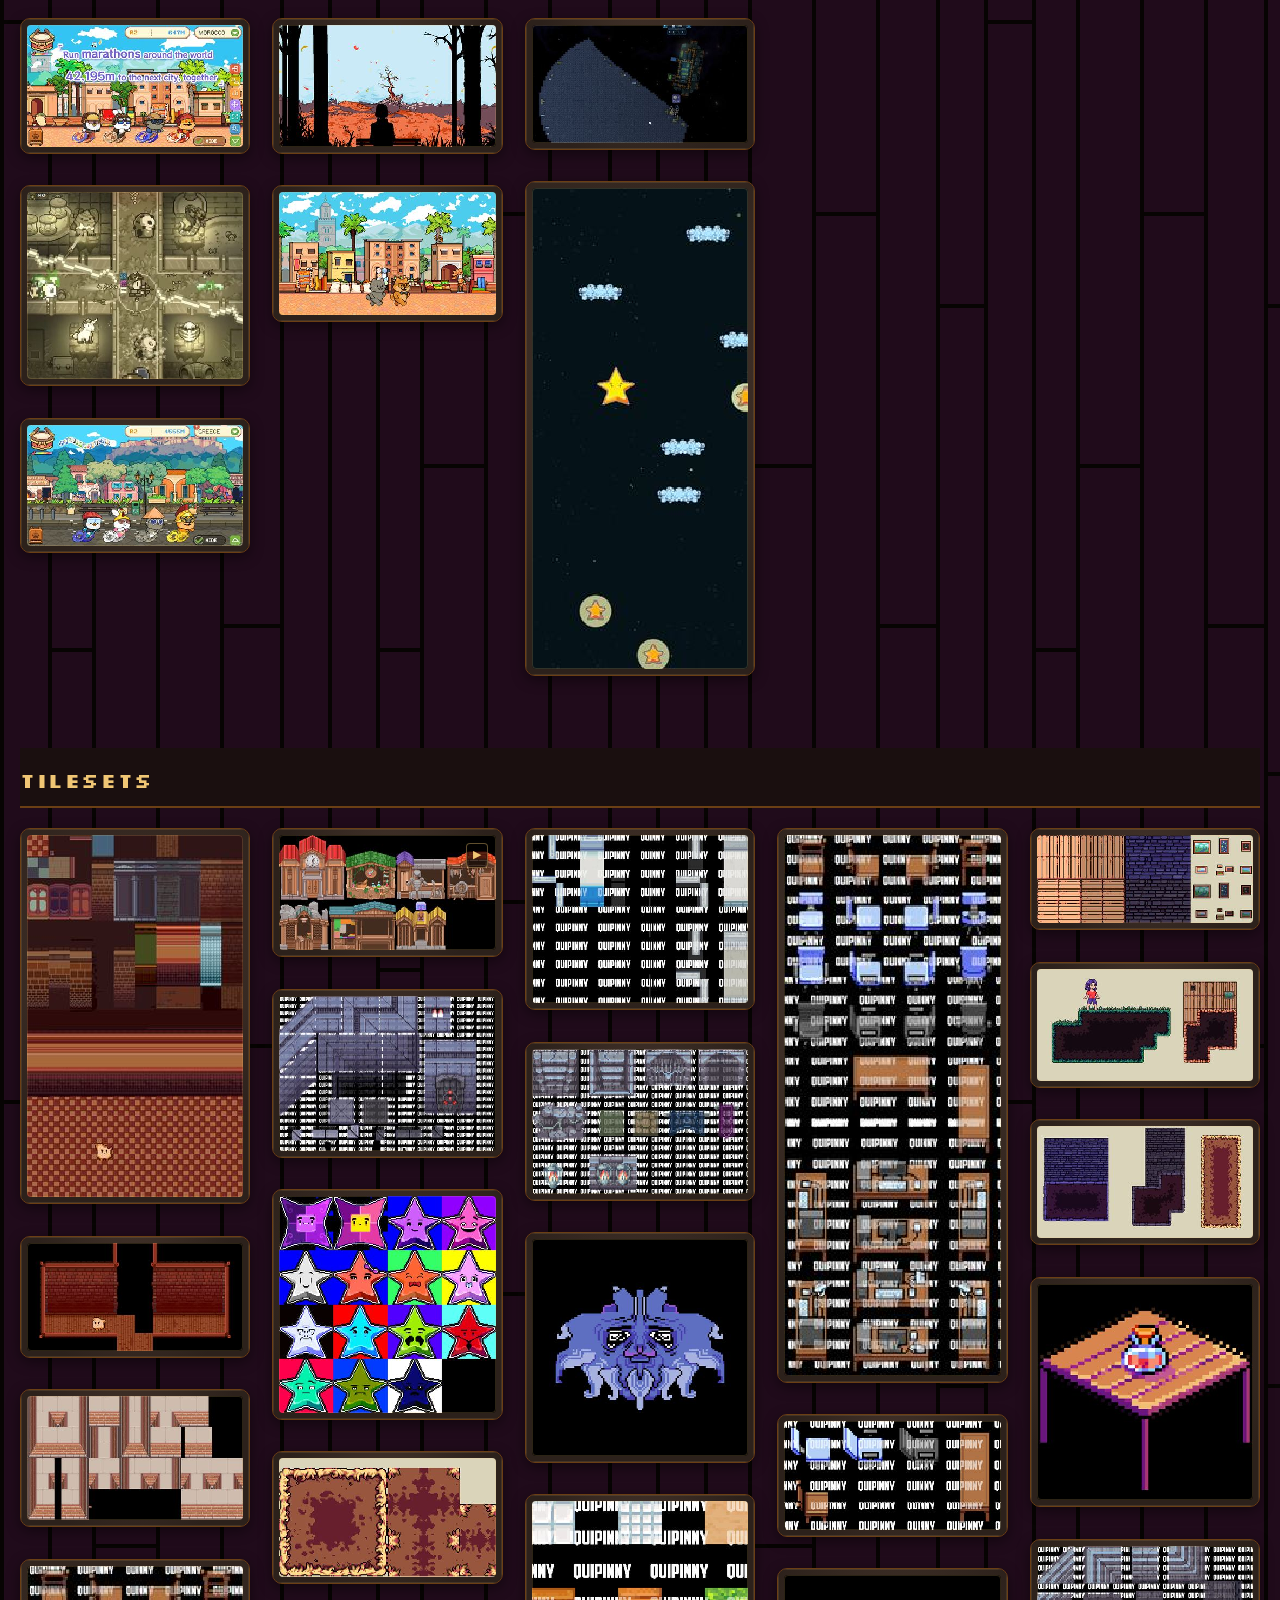
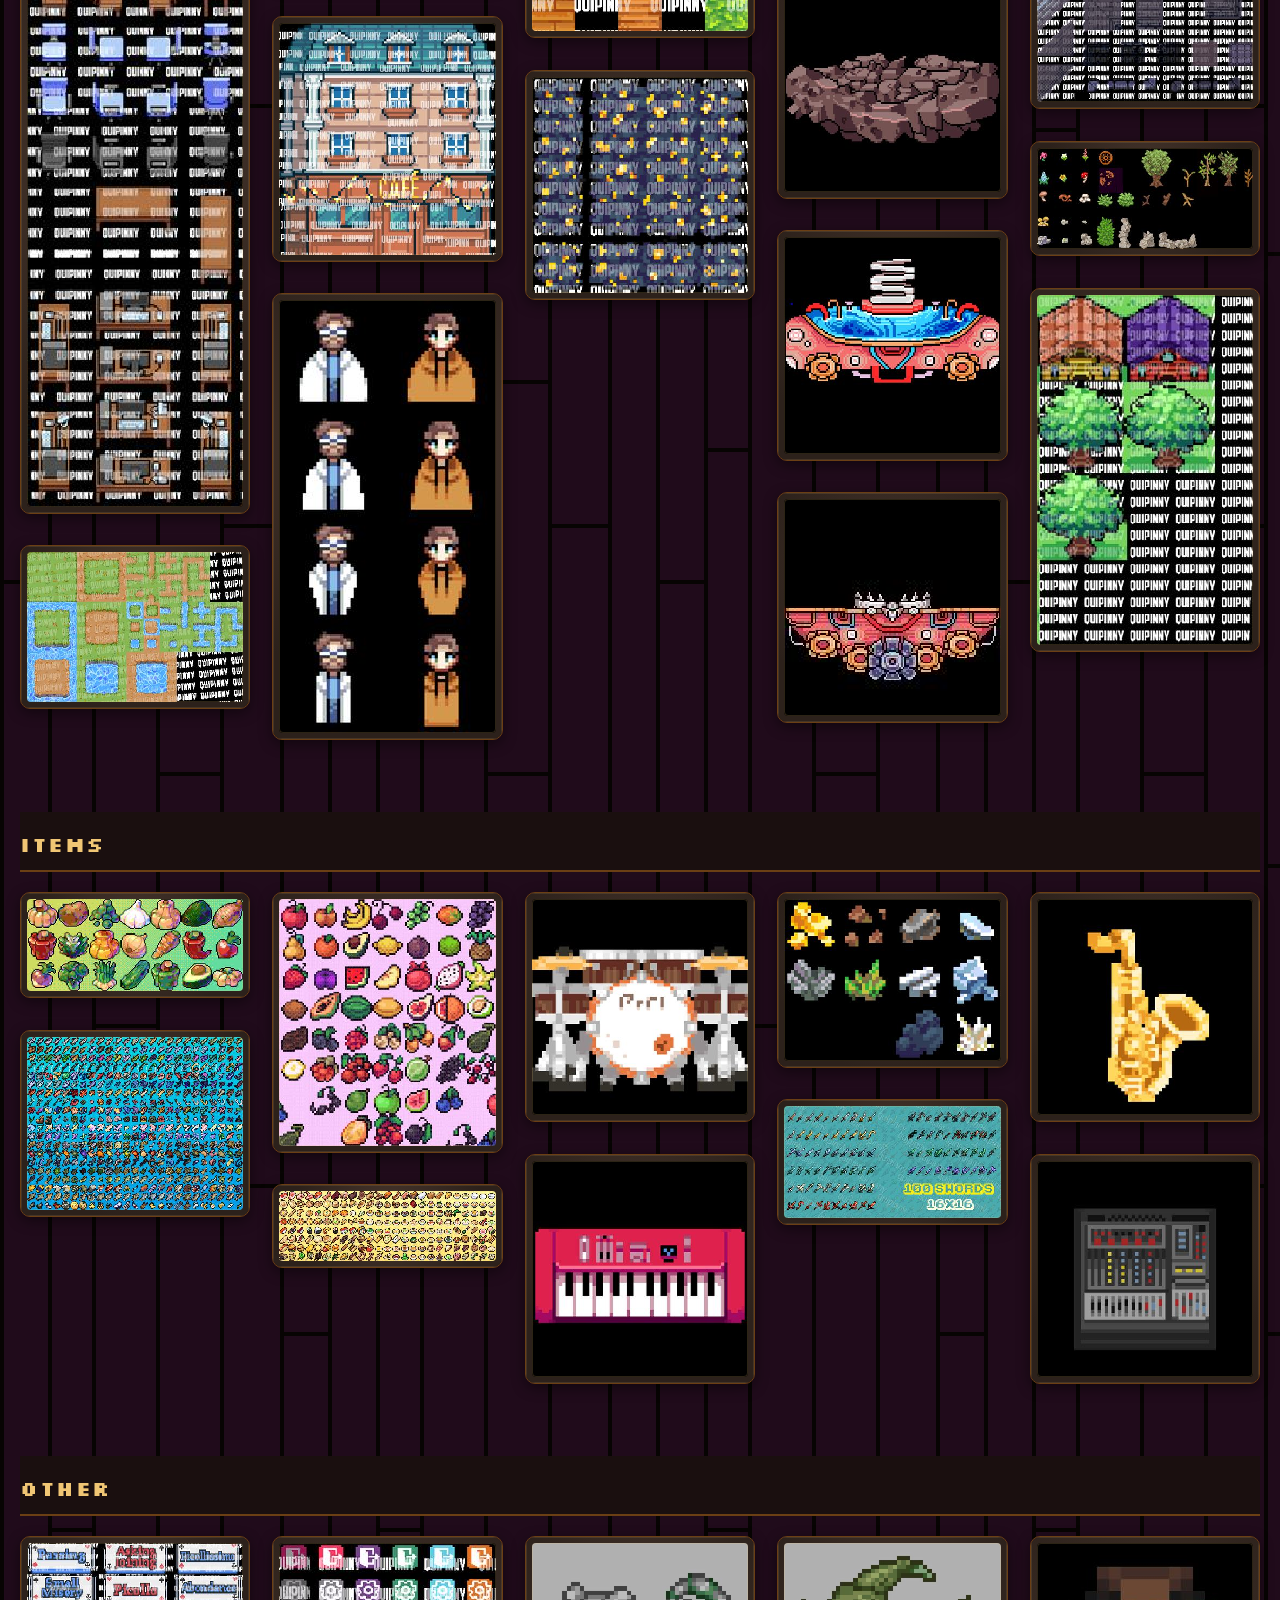
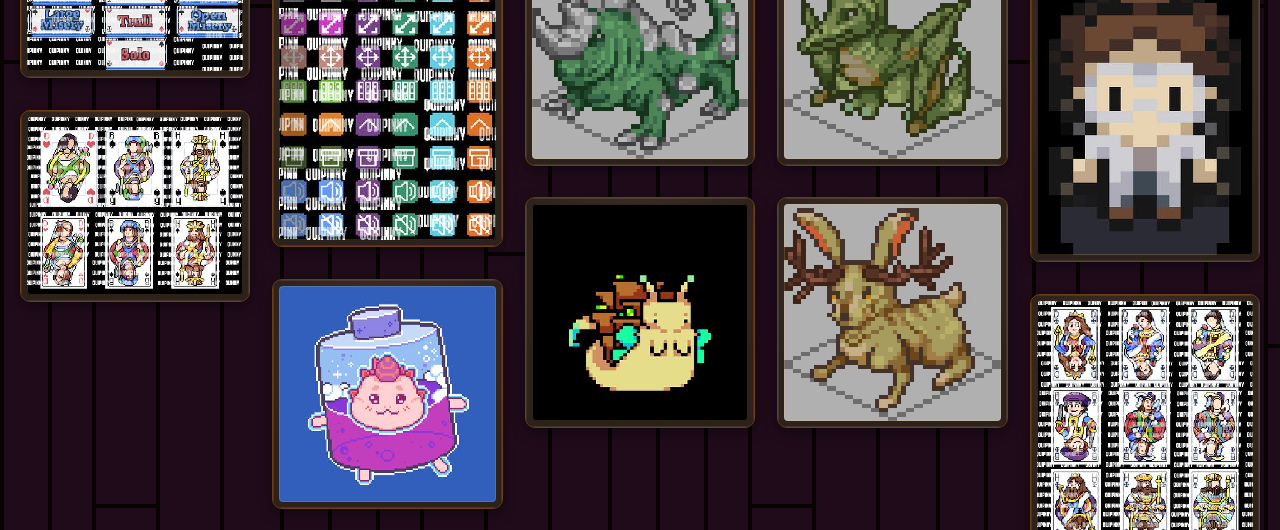
==== commit e8399670: "Add files via upload" ====
--- a/portfolio/index.html
+++ b/portfolio/index.html
@@ -24,7 +24,7 @@
   <header class="hero">
     <p class="hero-eyebrow">Pixel Artist · Indie Games</p>
     <h1 class="hero-title">QUIPINNY</h1>
-    <p class="hero-tagline"> Characters, environments, UI and animation — crafted pixel by pixel for game worlds that need to feel alive.</p>
+    <p class="hero-tagline">Characters, environments, UI and animation — crafted pixel by pixel for game worlds that need to feel alive.</p>
     <div class="hero-stats">
       <div class="stat"><span class="stat-num">6+</span><span class="stat-label">years</span></div>
       <div class="stat"><span class="stat-num">300+</span><span class="stat-label">projects</span></div>
--- a/portfolio/style.css
+++ b/portfolio/style.css
@@ -523,20 +523,30 @@
 }
 
 .project-gallery {
-  display: grid;
-  grid-template-columns: repeat(auto-fill, minmax(140px, 1fr));
-  gap: 10px;
+  column-width: 240px; /* колонки шире прежних 140px — фото крупнее */
+  column-gap: 14px;
   margin: 20px 0;
 }
 
 .project-gallery img {
+  display: block;
   width: 100%;
-  height: 110px;
-  object-fit: contain;
+  height: auto; /* рамка облегает картинку по её реальным пропорциям, без обрезки */
+  margin-bottom: 14px;
+  break-inside: avoid;
   background: #1c1210;
   border-radius: 6px;
   image-rendering: pixelated;
   -webkit-user-drag: none;
+}
+
+/* Каждое 4-е фото в галерее проекта — на всю ширину, для разнообразия
+   (тот же приём, что и в основной сетке работ) */
+.project-gallery img:nth-child(4n+1) {
+  column-span: all;
+  max-width: 480px;
+  margin-left: auto;
+  margin-right: auto;
 }
 
 .project-link {
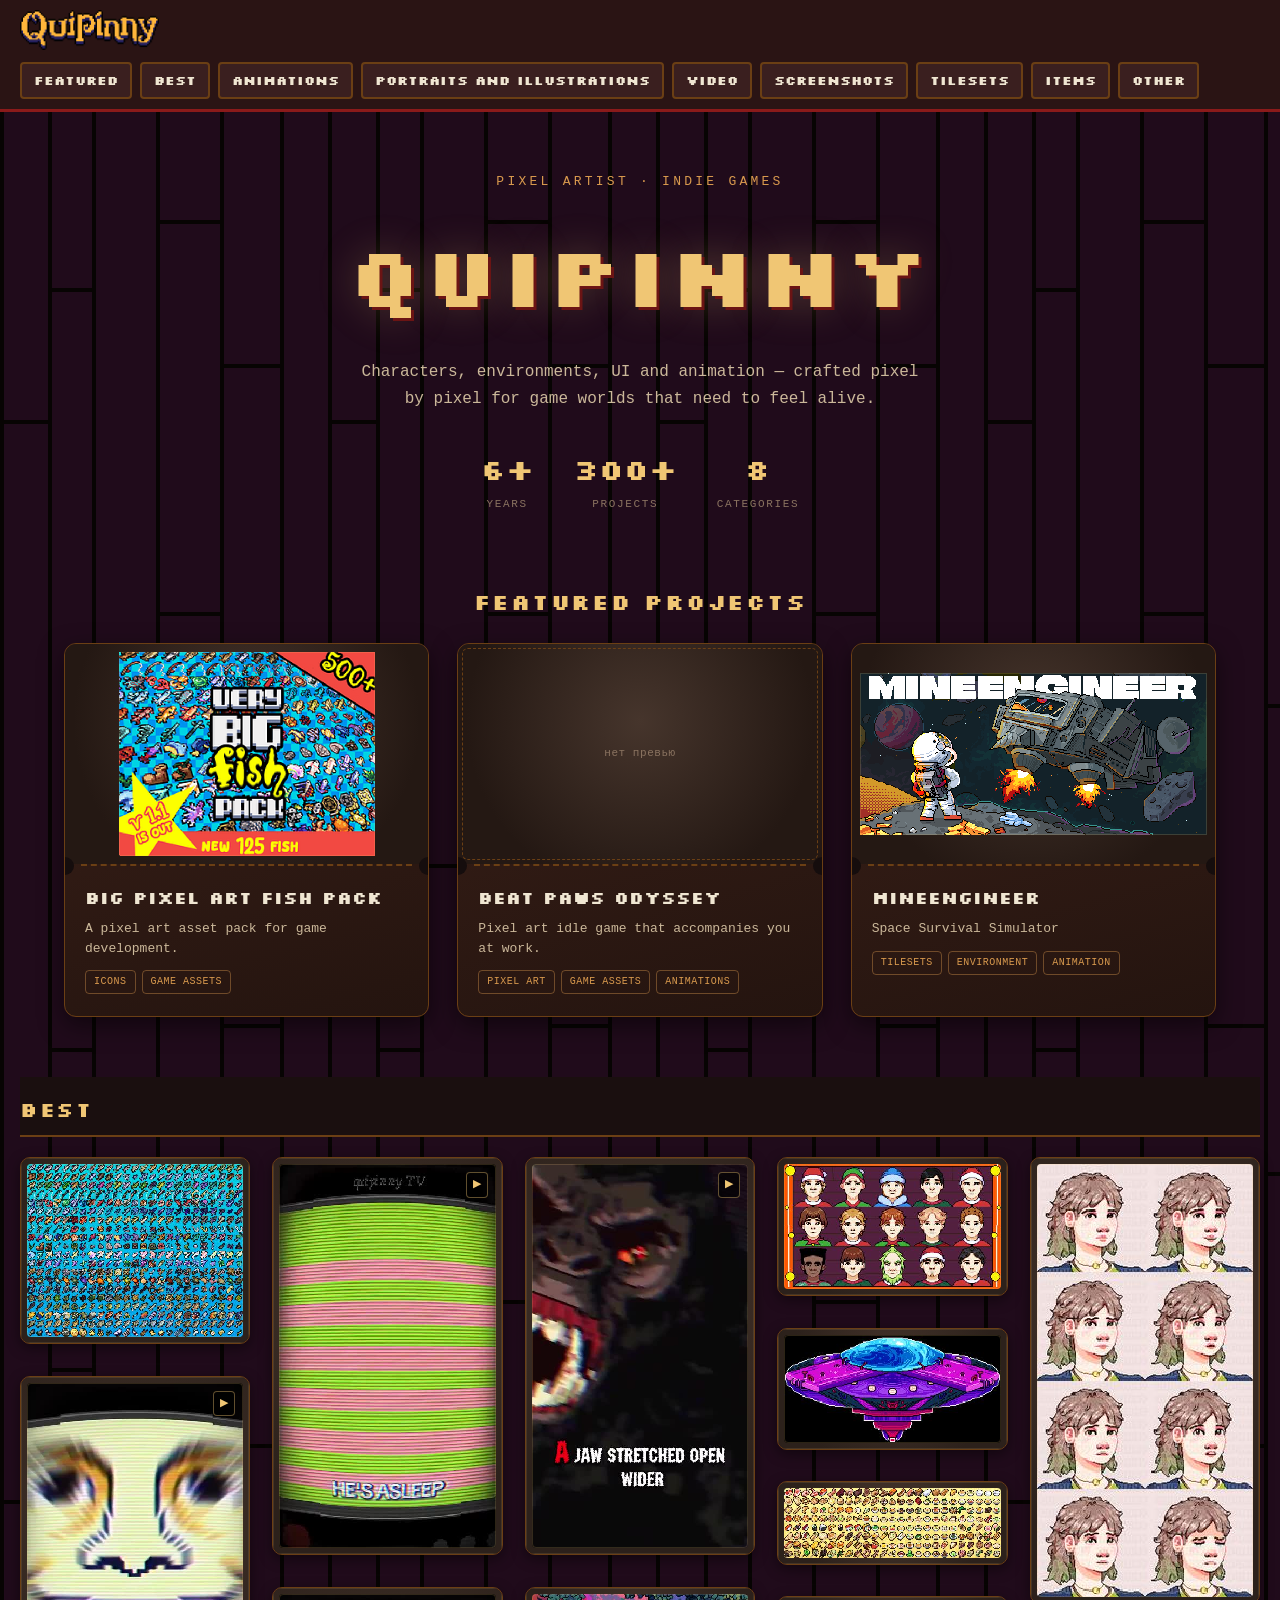
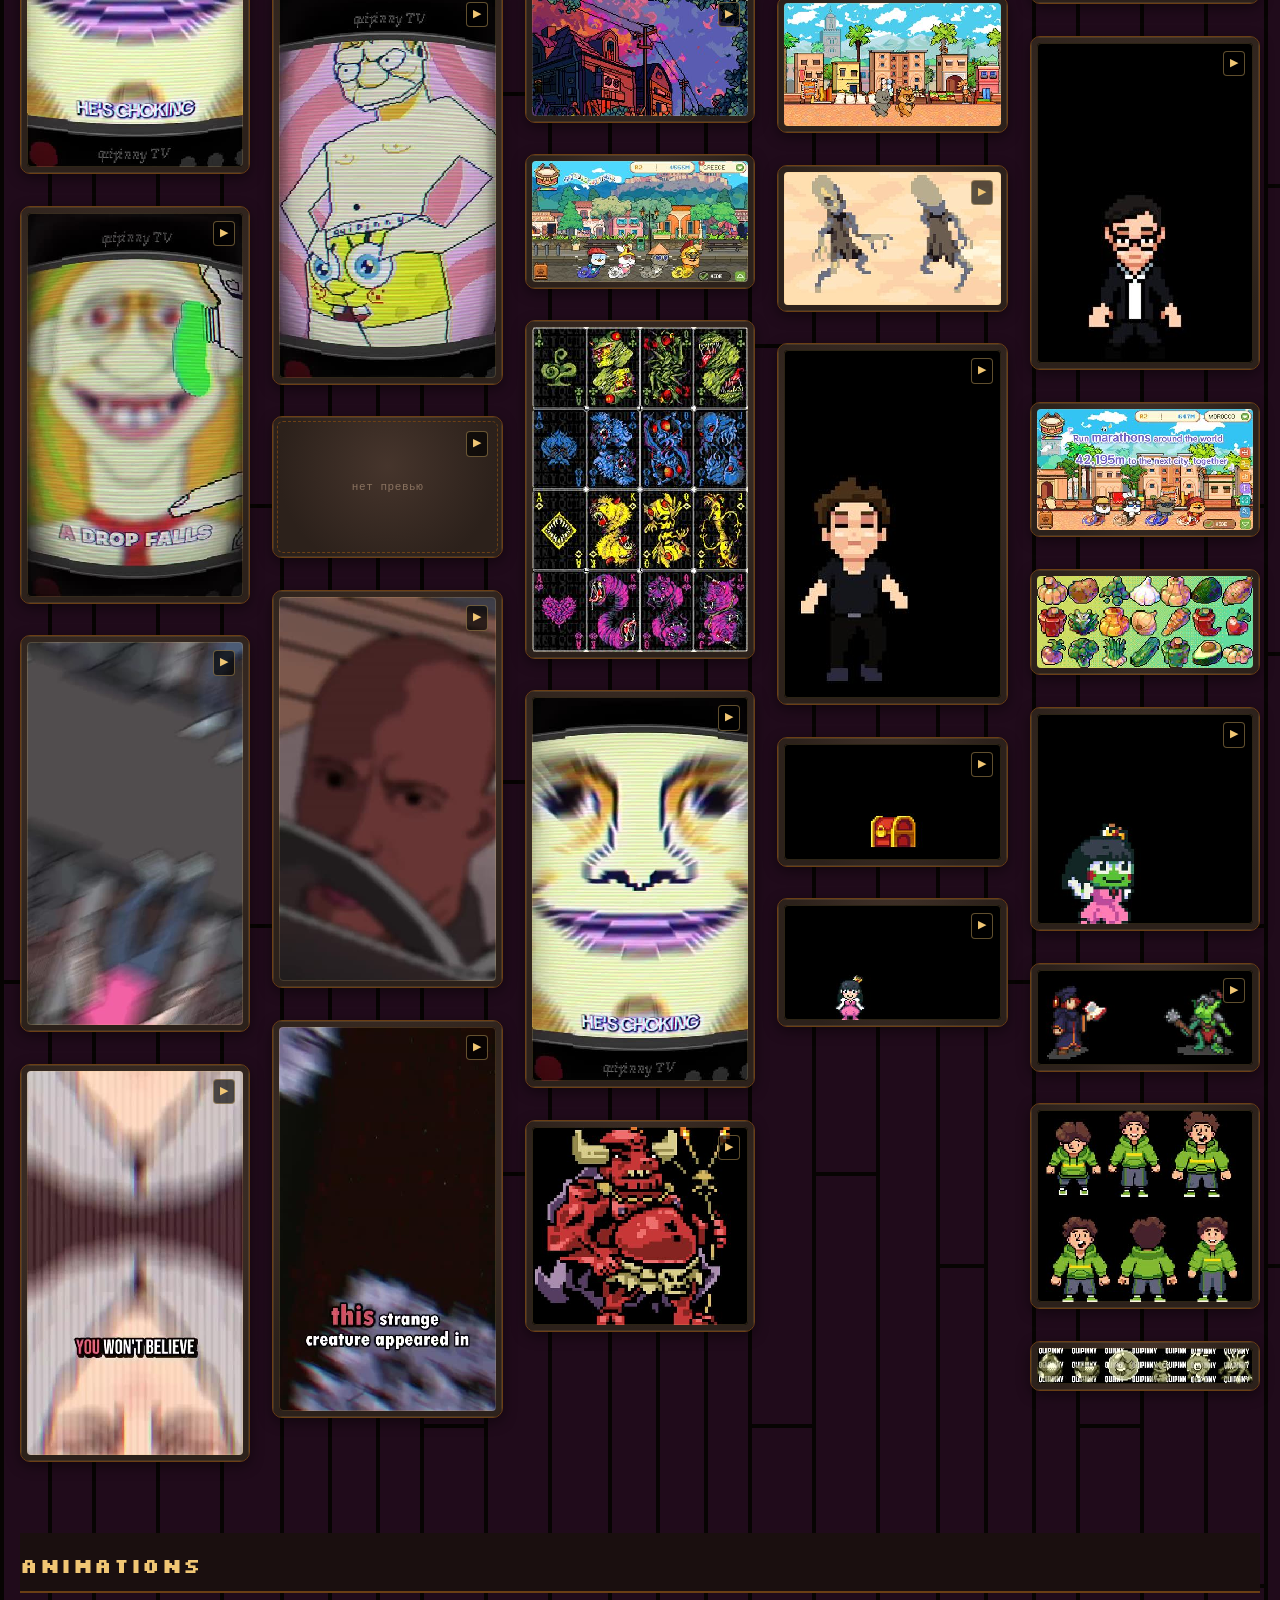
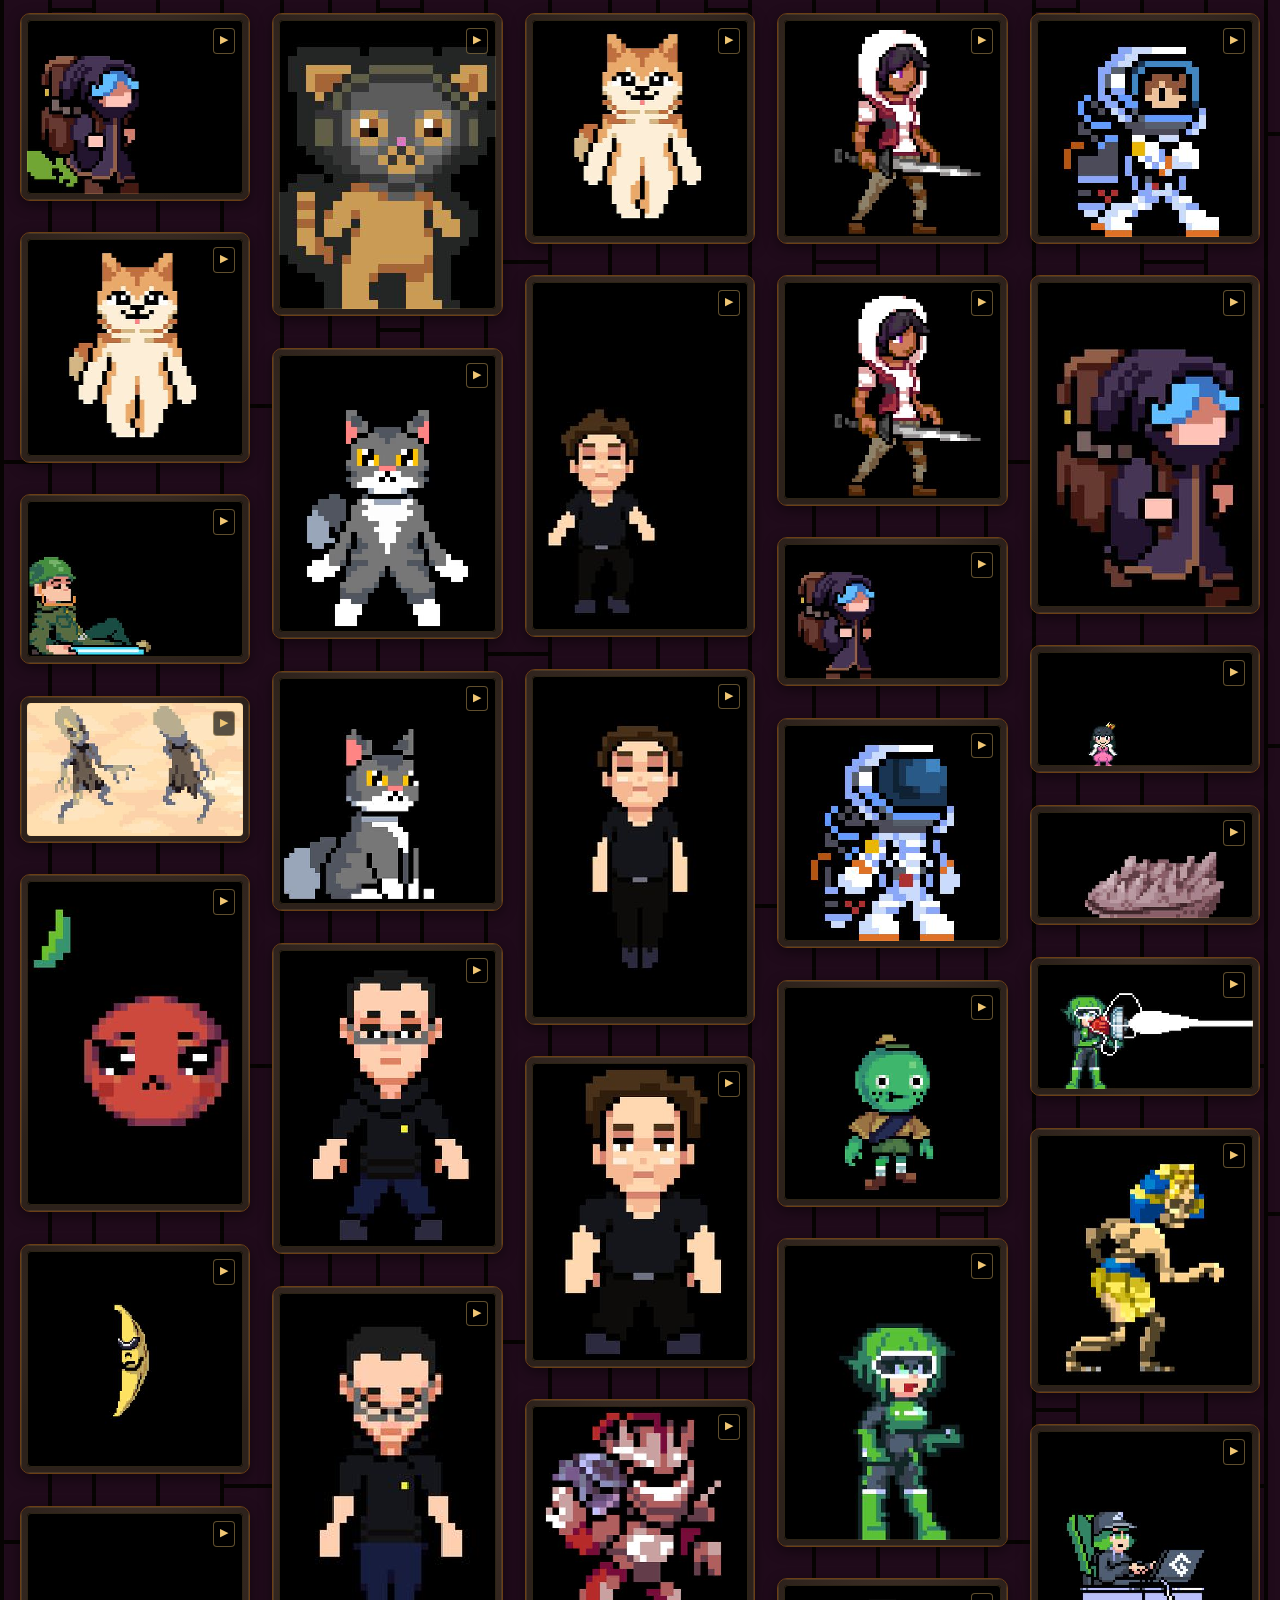
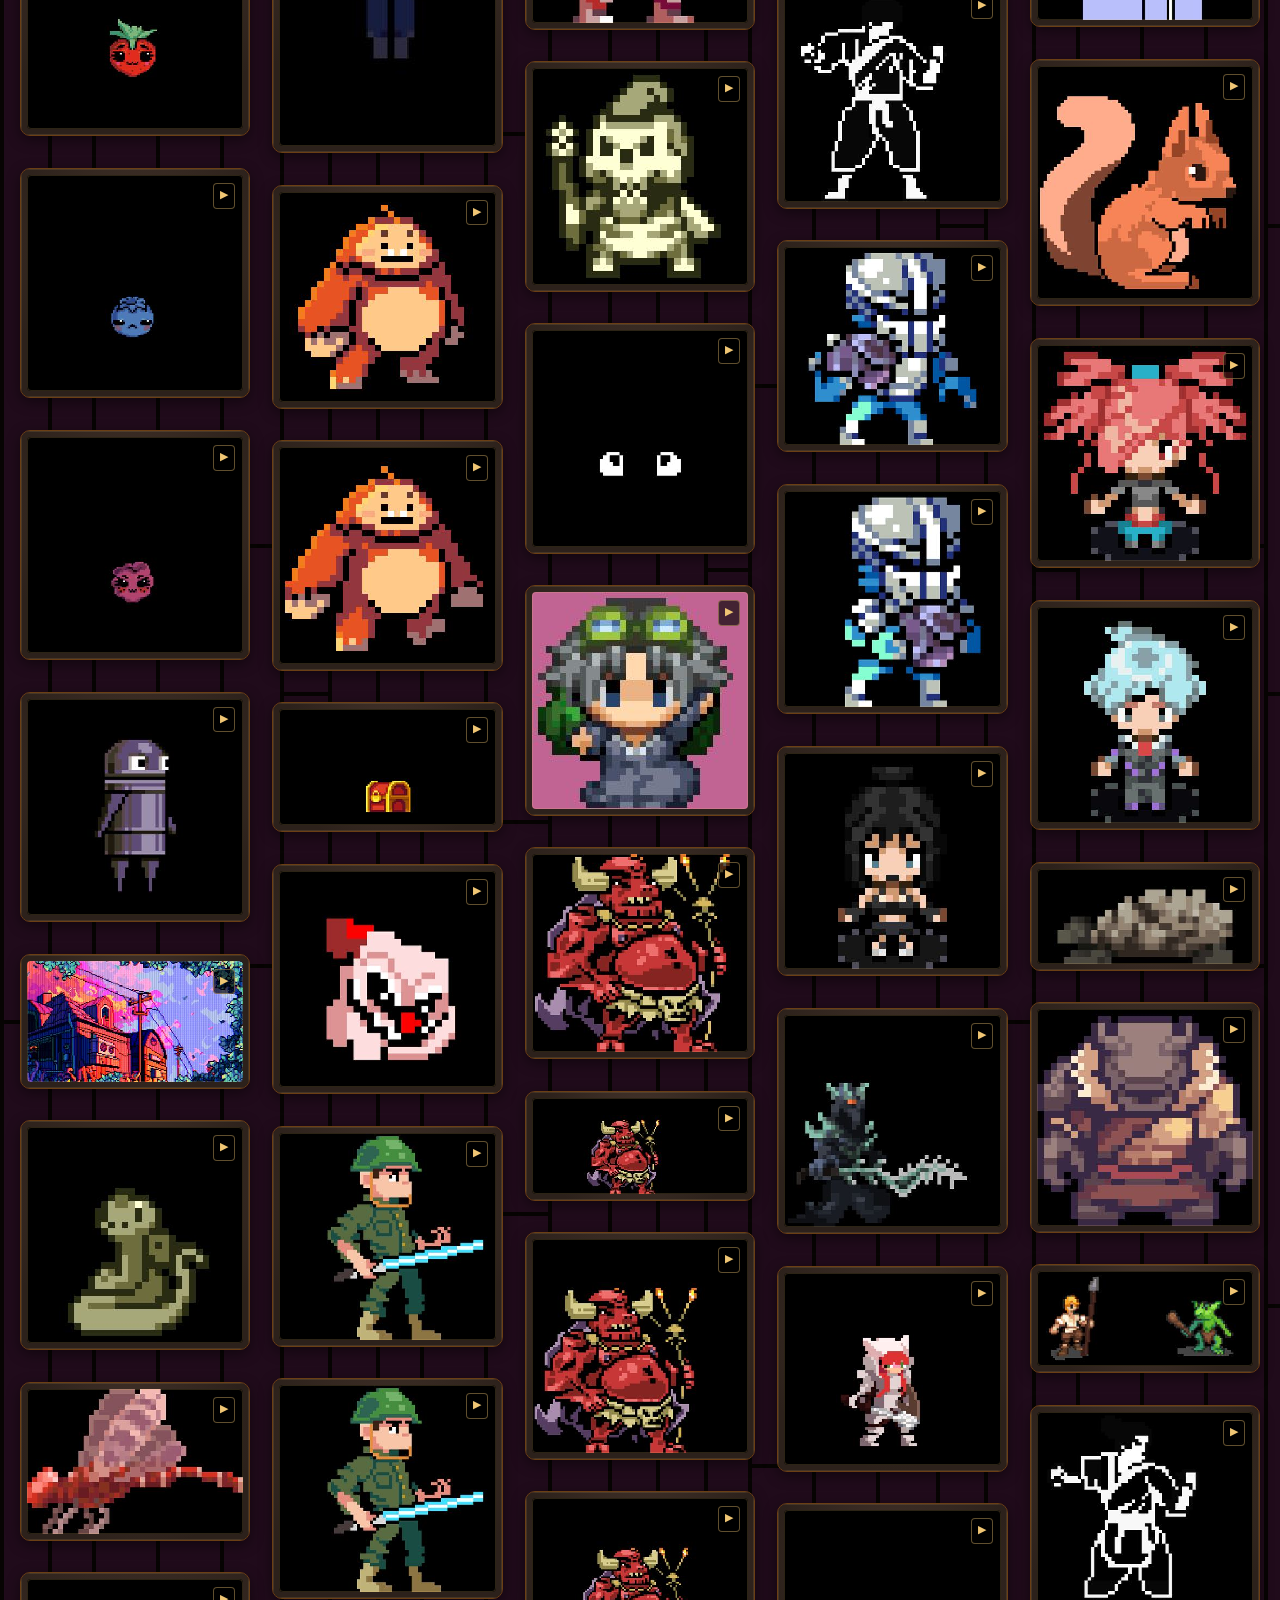
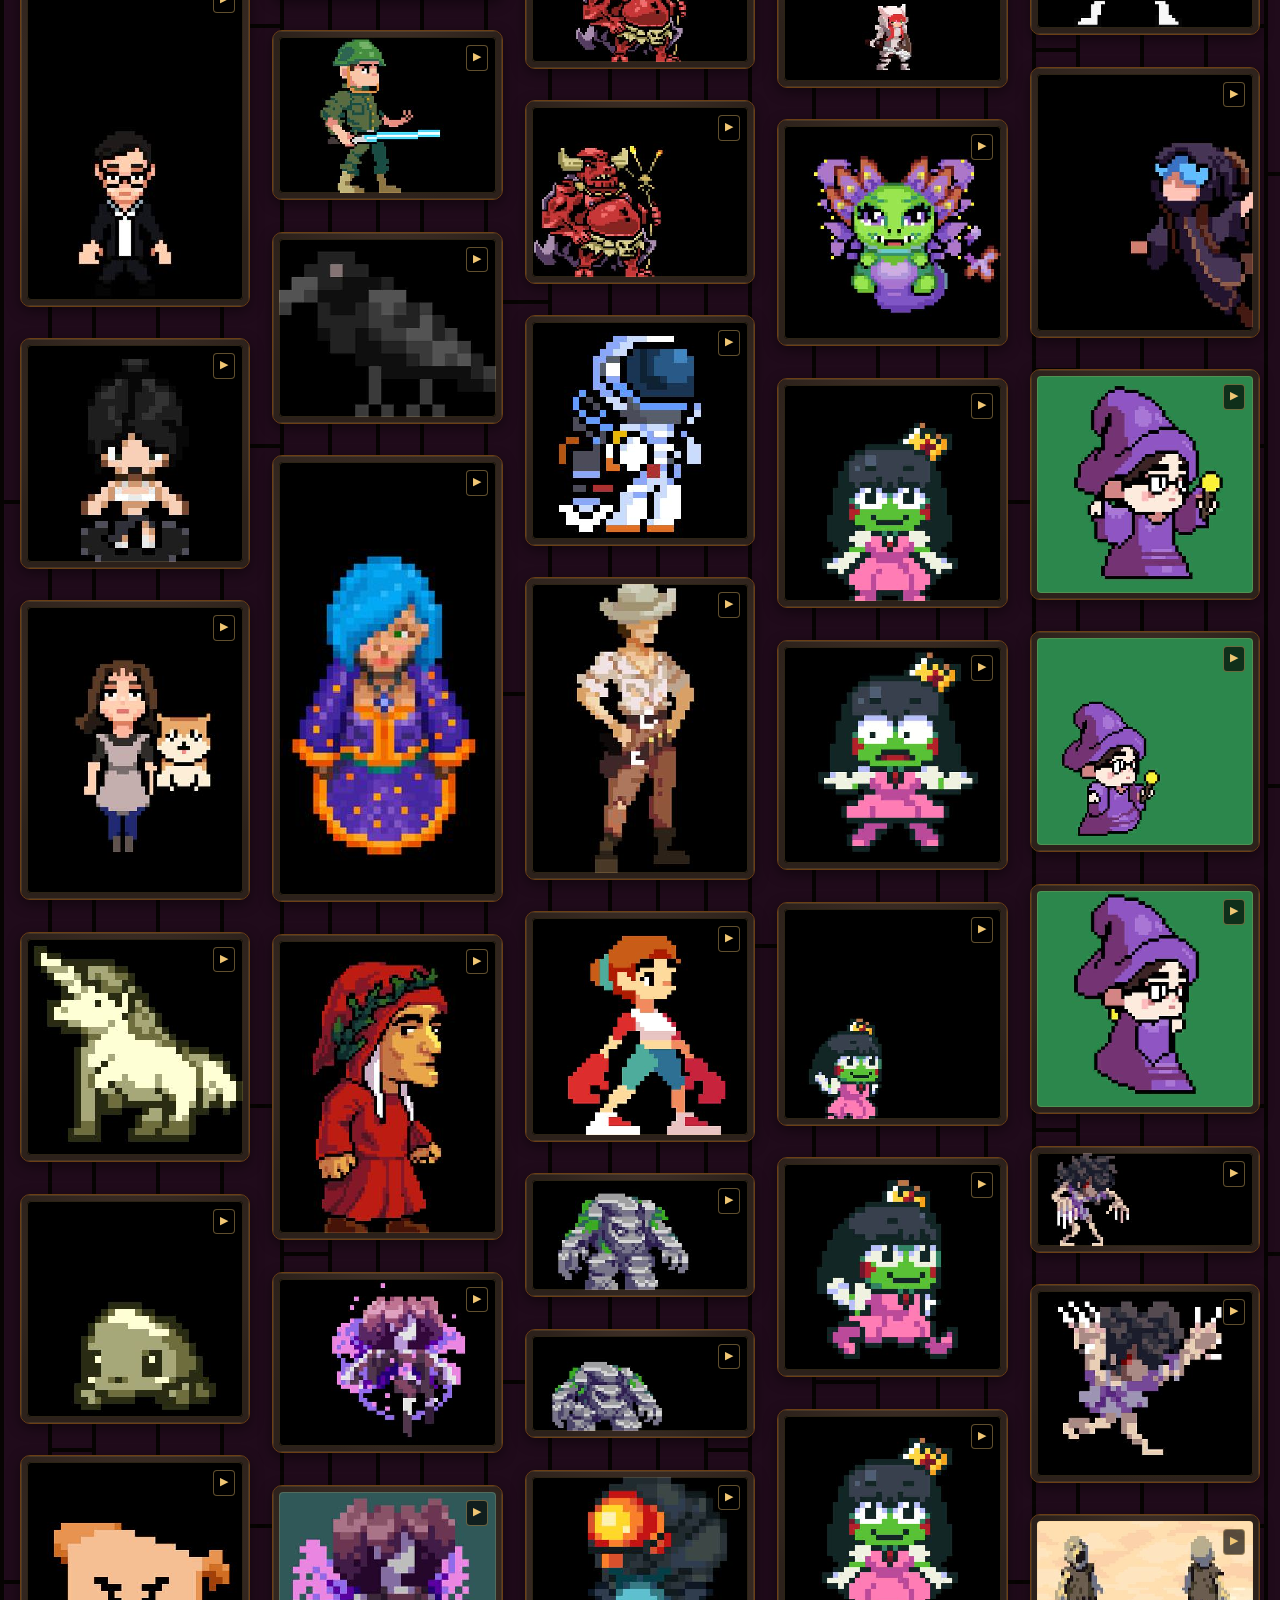
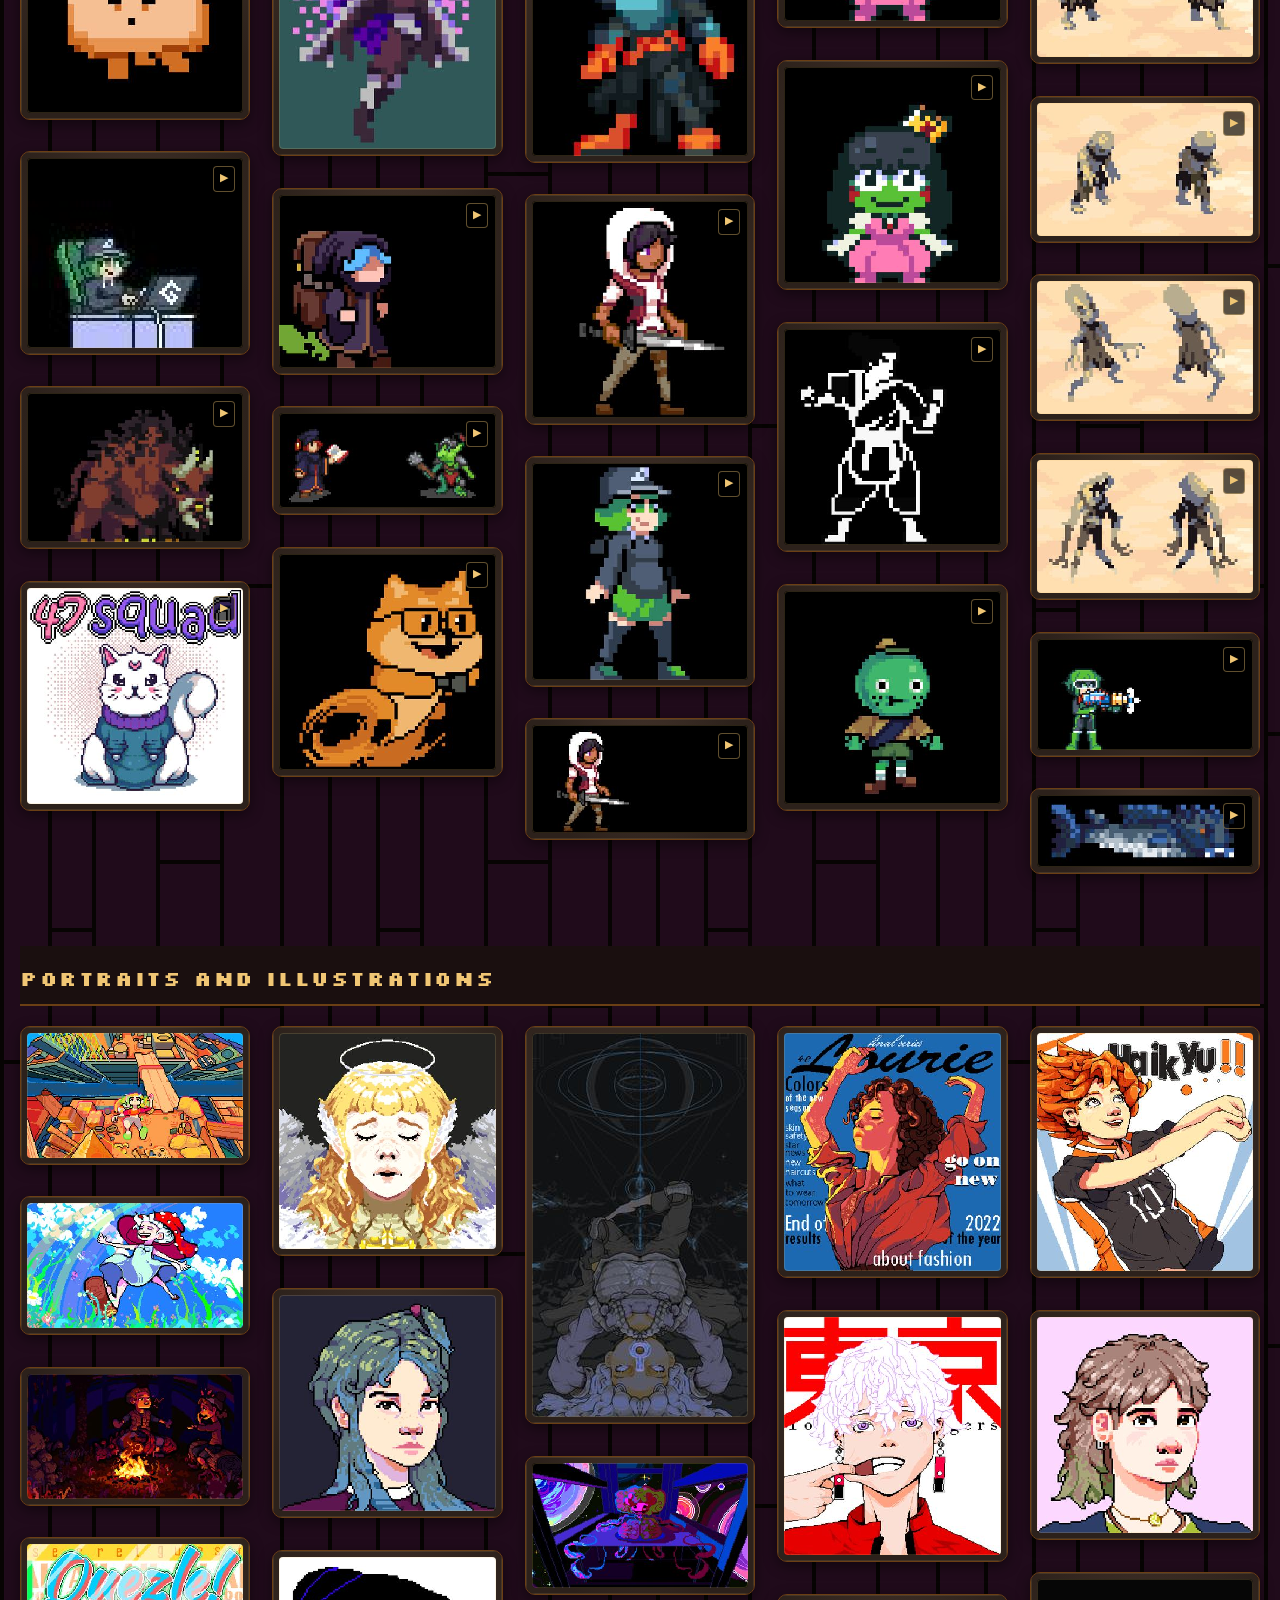
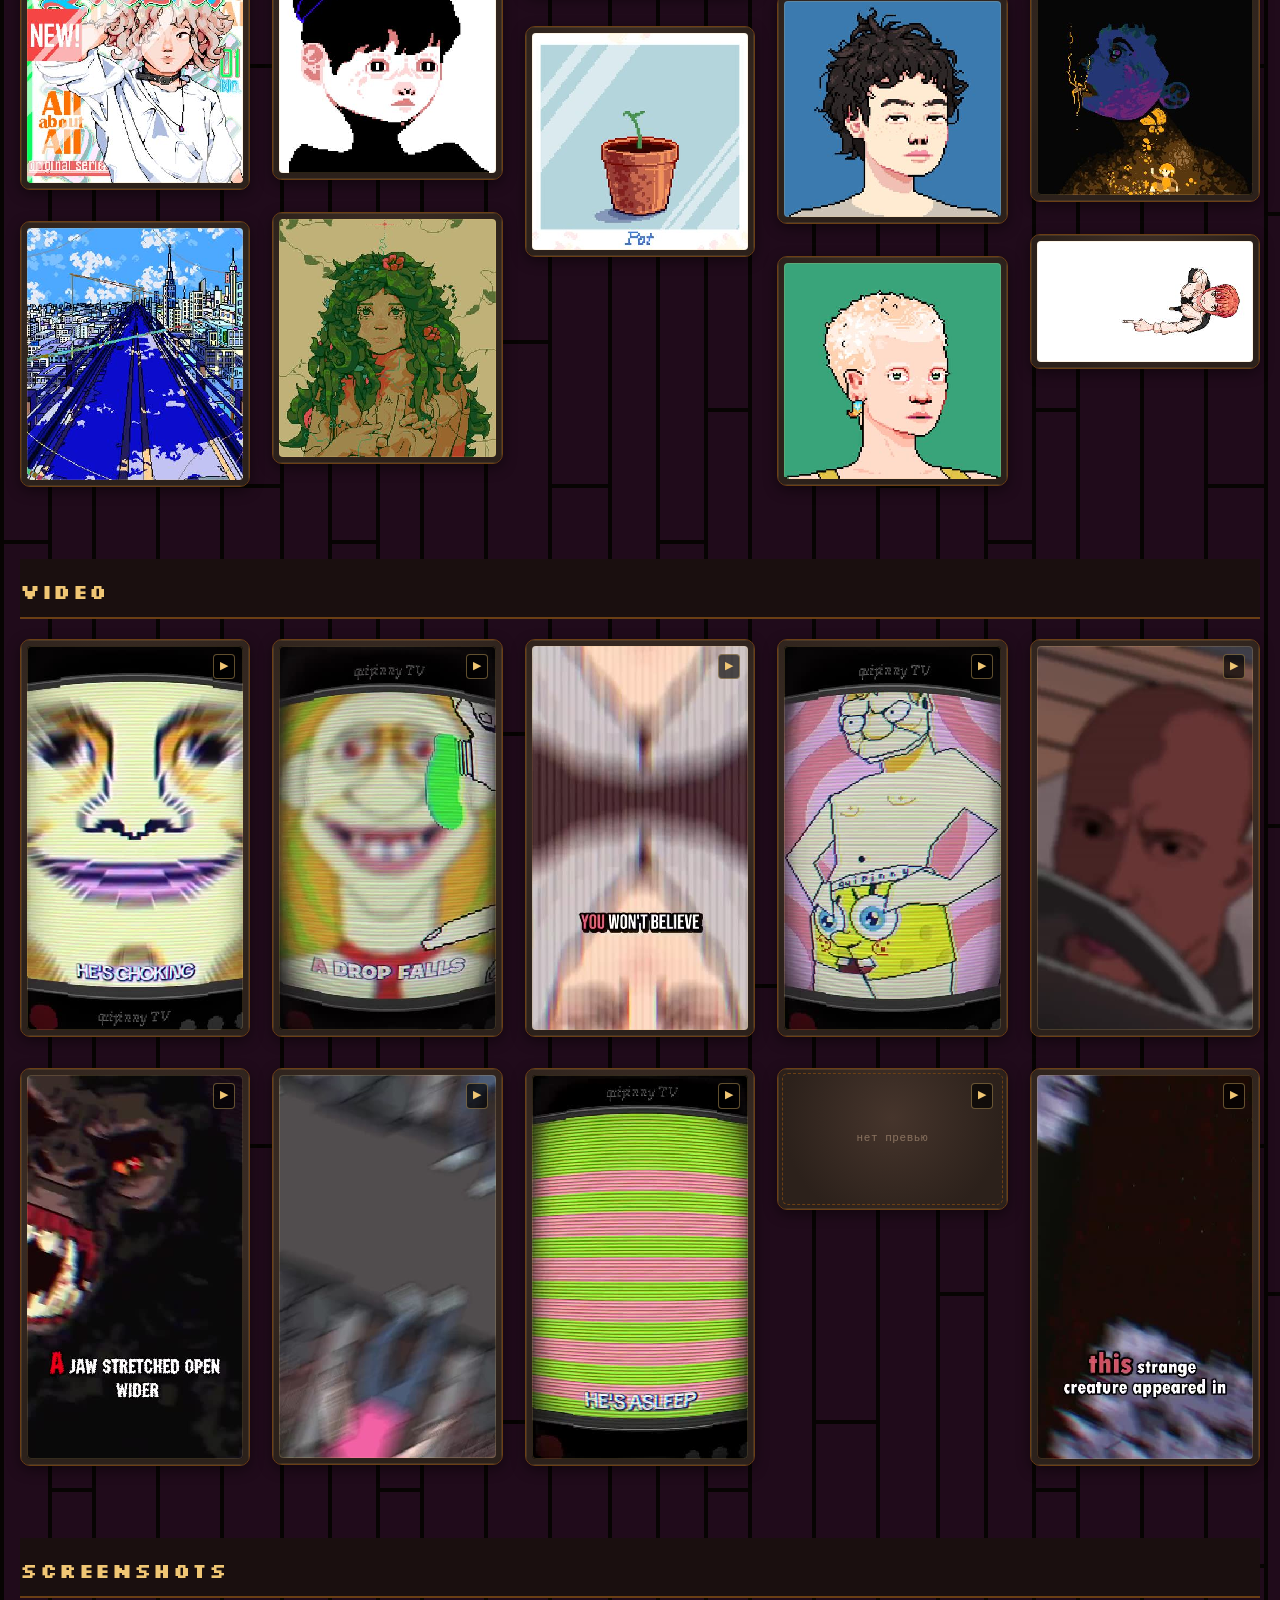
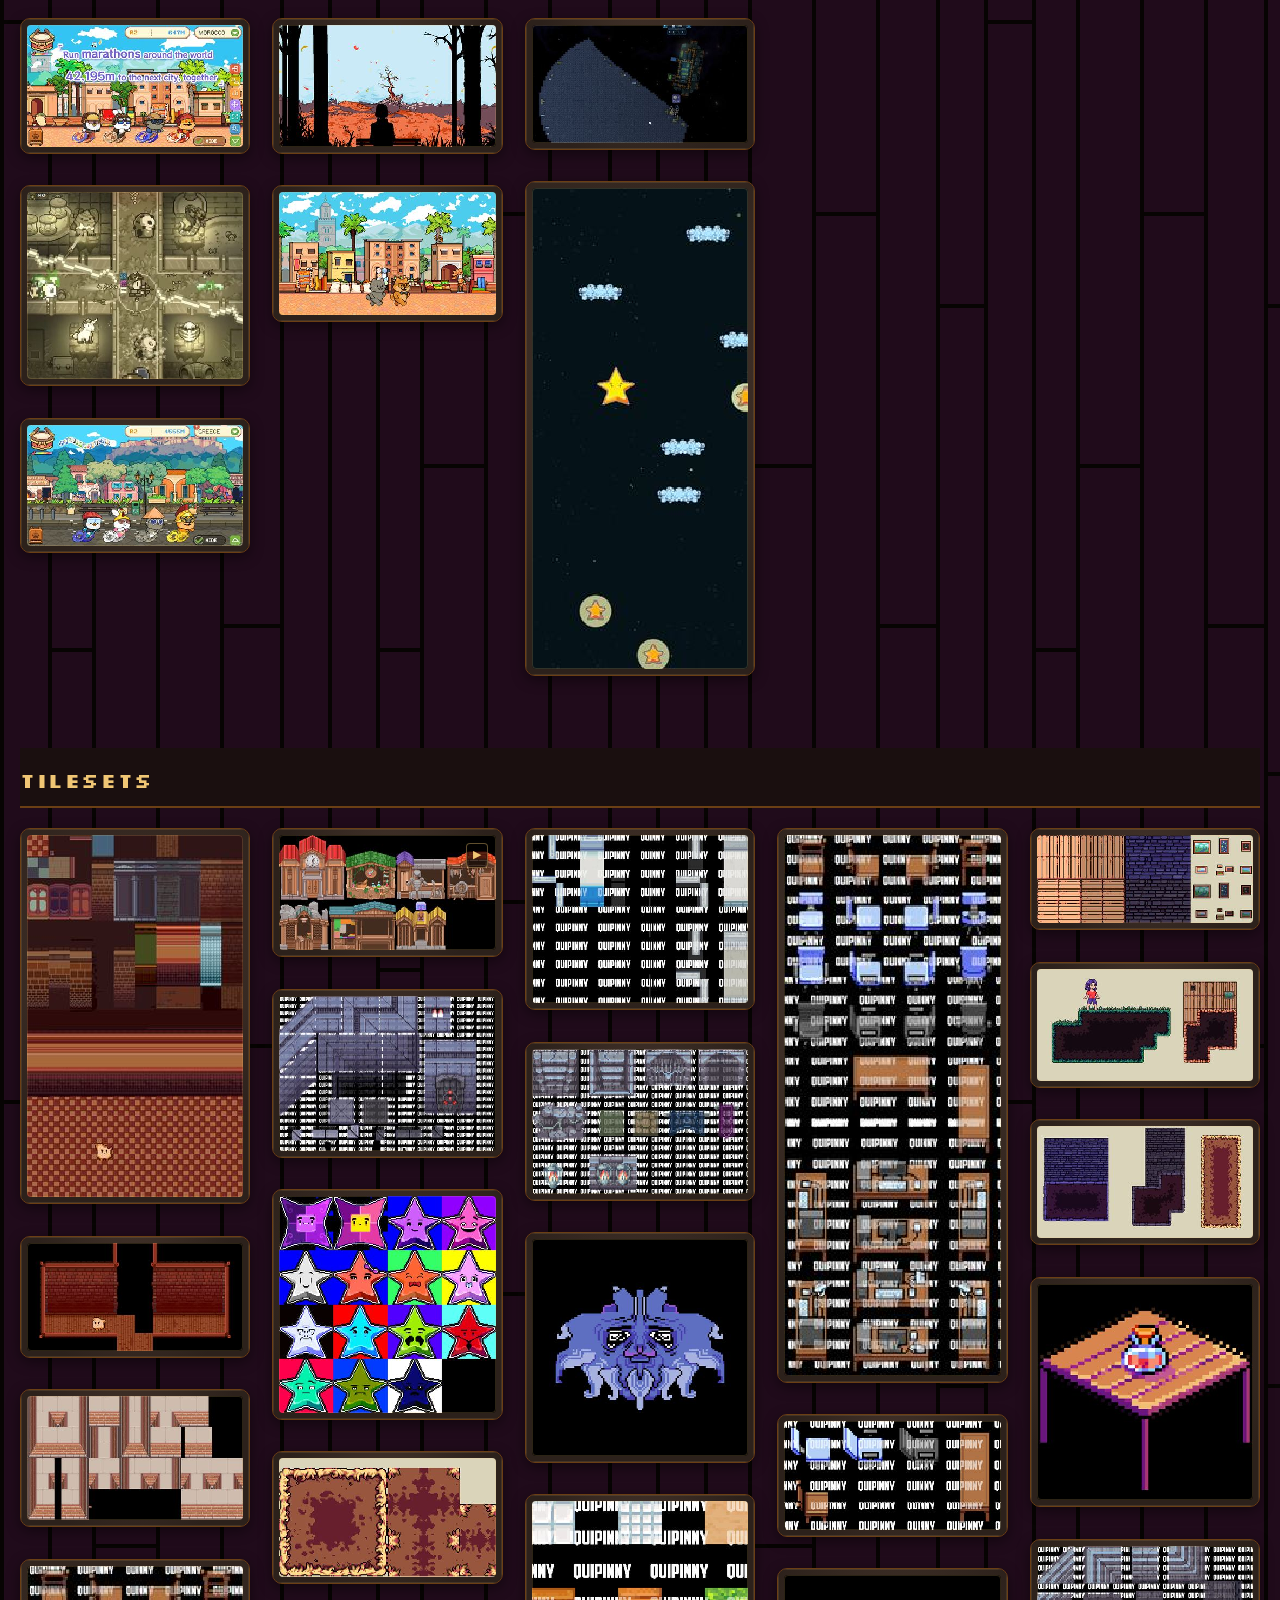
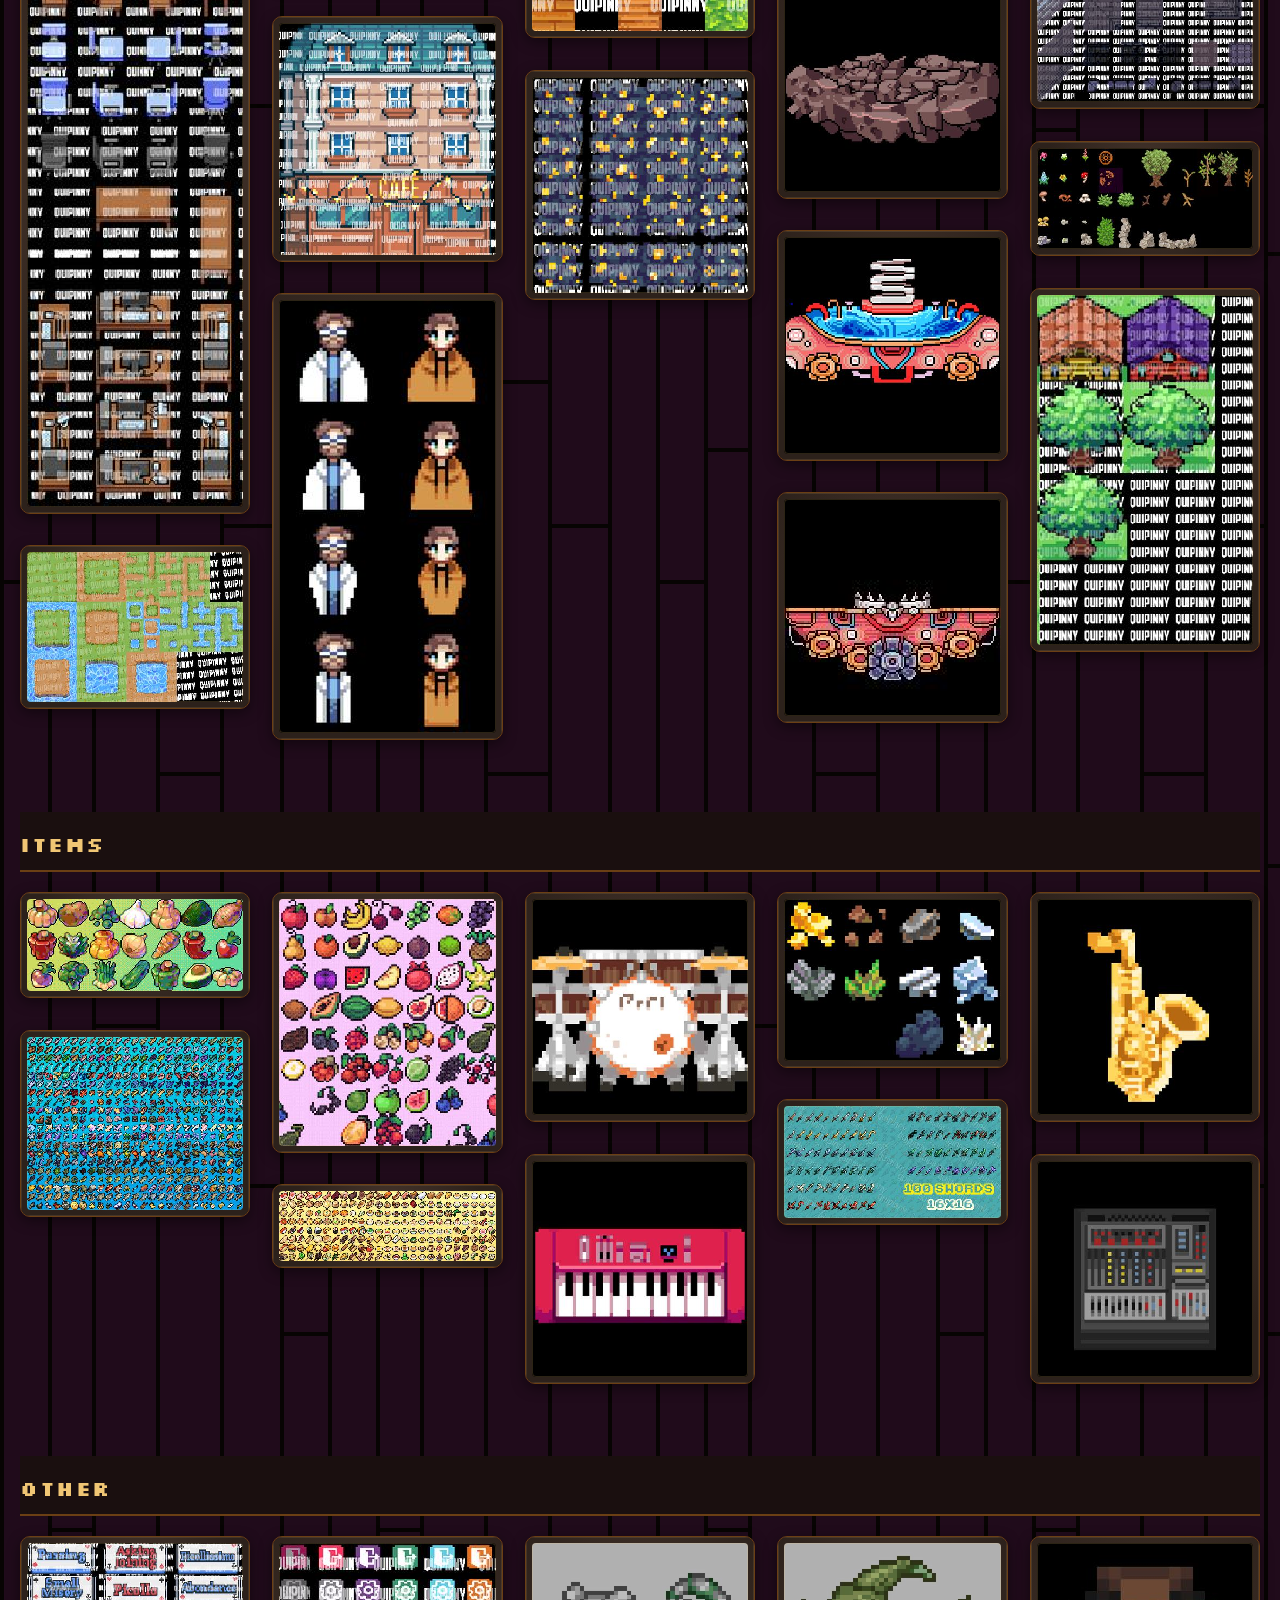
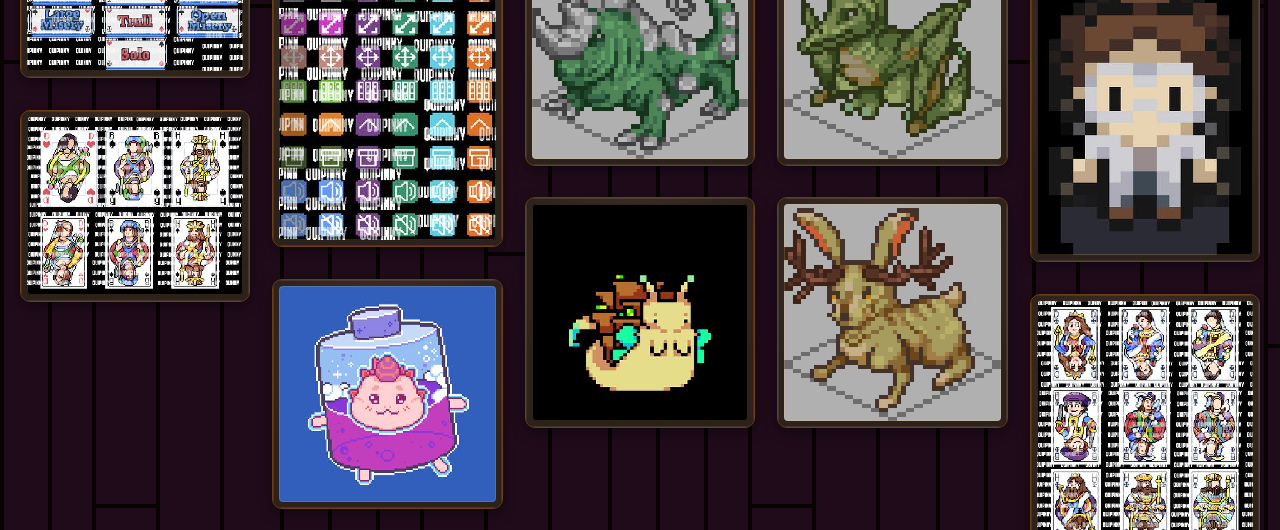
==== commit d67a7436: "Update index.html" ====
--- a/portfolio/index.html
+++ b/portfolio/index.html
@@ -7,7 +7,7 @@
 <link rel="preconnect" href="https://fonts.googleapis.com">
 <link rel="preconnect" href="https://fonts.gstatic.com" crossorigin>
 <link href="https://fonts.googleapis.com/css2?family=Silkscreen:wght@400;700&family=Space+Mono:wght@400;700&display=swap" rel="stylesheet">
-<link rel="stylesheet" href="style.css?v=6">
+<link rel="stylesheet" href="style.css?v=8">
 </head>
 <body oncontextmenu="return false;">
 
@@ -43,7 +43,9 @@
 
   <!-- Лайтбокс — увеличенный просмотр отдельной работы по клику -->
   <div class="lightbox" id="lightbox" onclick="closeLightbox()">
+    <button class="lightbox-arrow lightbox-arrow--prev" onclick="event.stopPropagation(); navigateLightbox(-1)" aria-label="Предыдущая">‹</button>
     <div class="lightbox-content" id="lightboxContent"></div>
+    <button class="lightbox-arrow lightbox-arrow--next" onclick="event.stopPropagation(); navigateLightbox(1)" aria-label="Следующая">›</button>
   </div>
 
   <!-- Модалка проекта — полная информация по клику на карточку-билет -->
@@ -53,6 +55,6 @@
 
   <script src="works.js?v=2"></script>
   <script src="projects.js?v=1"></script>
-  <script src="script.js?v=6"></script>
+  <script src="script.js?v=8"></script>
 </body>
 </html>
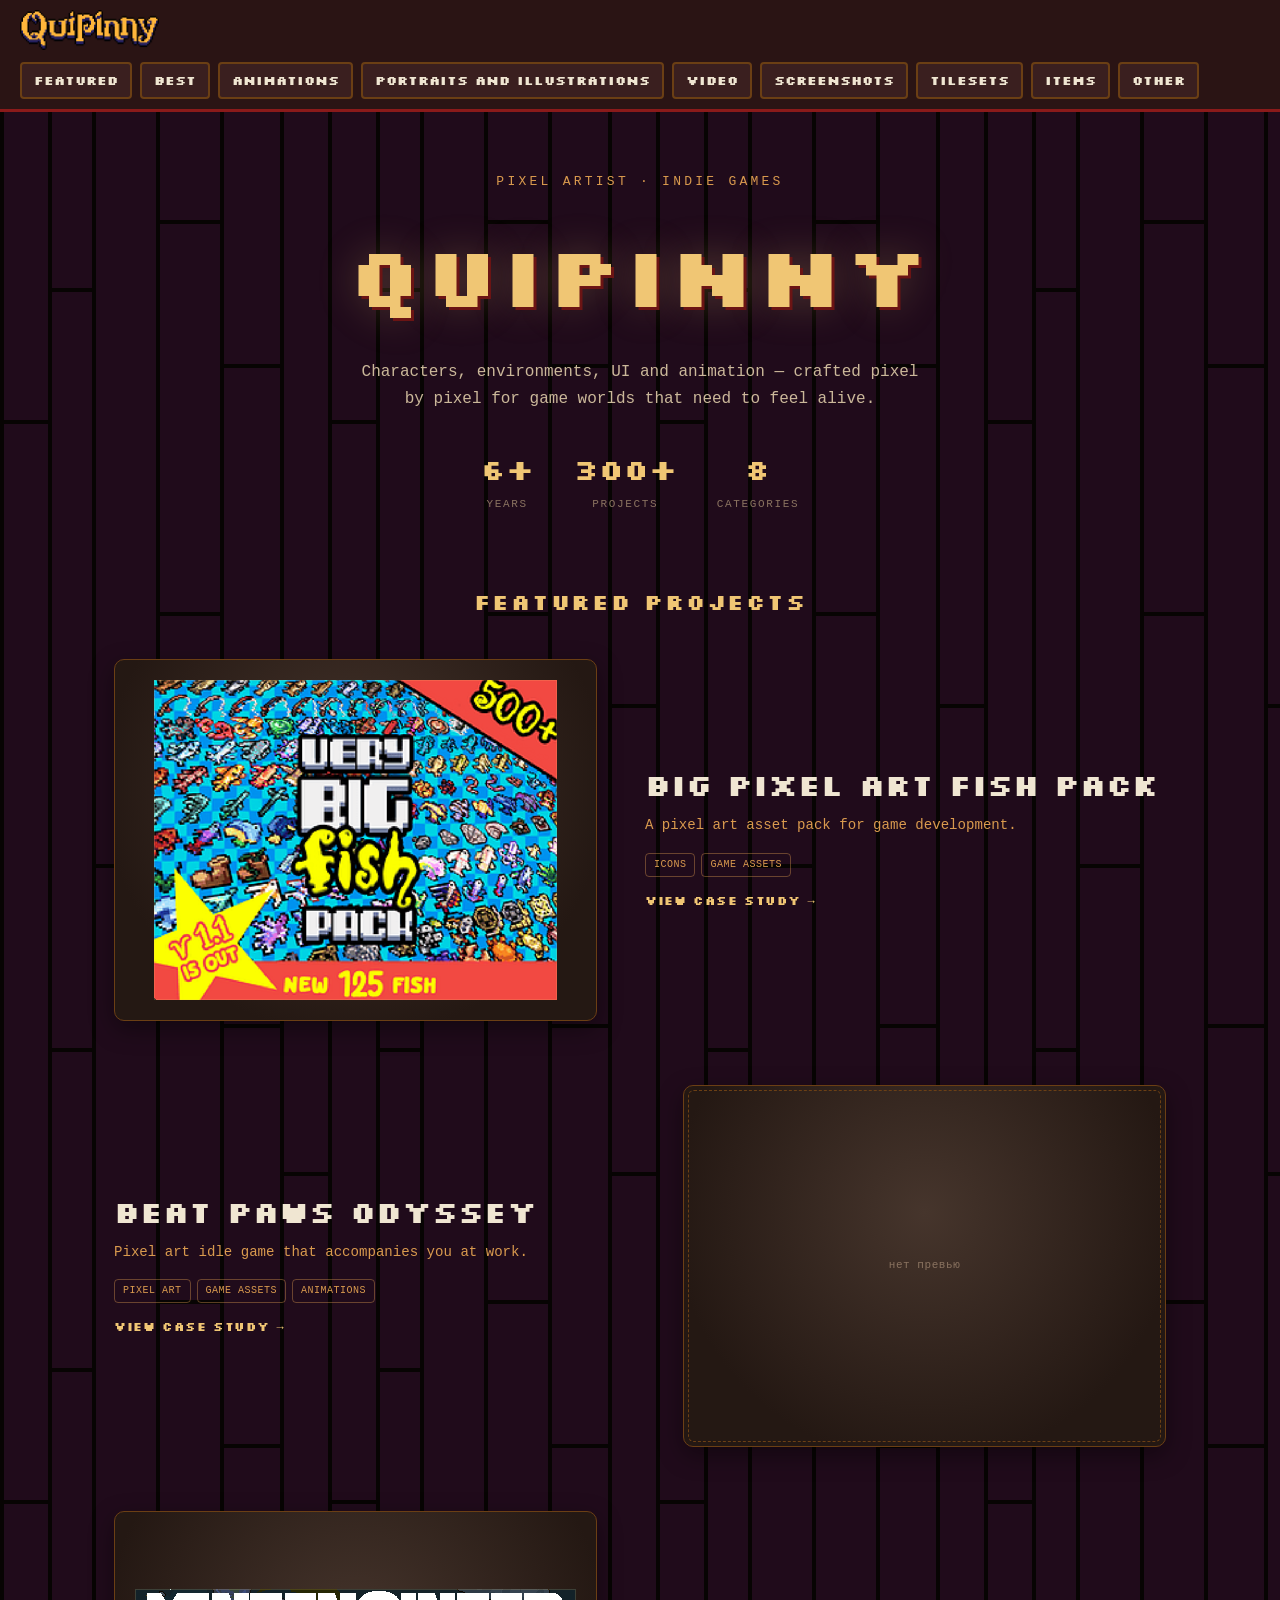
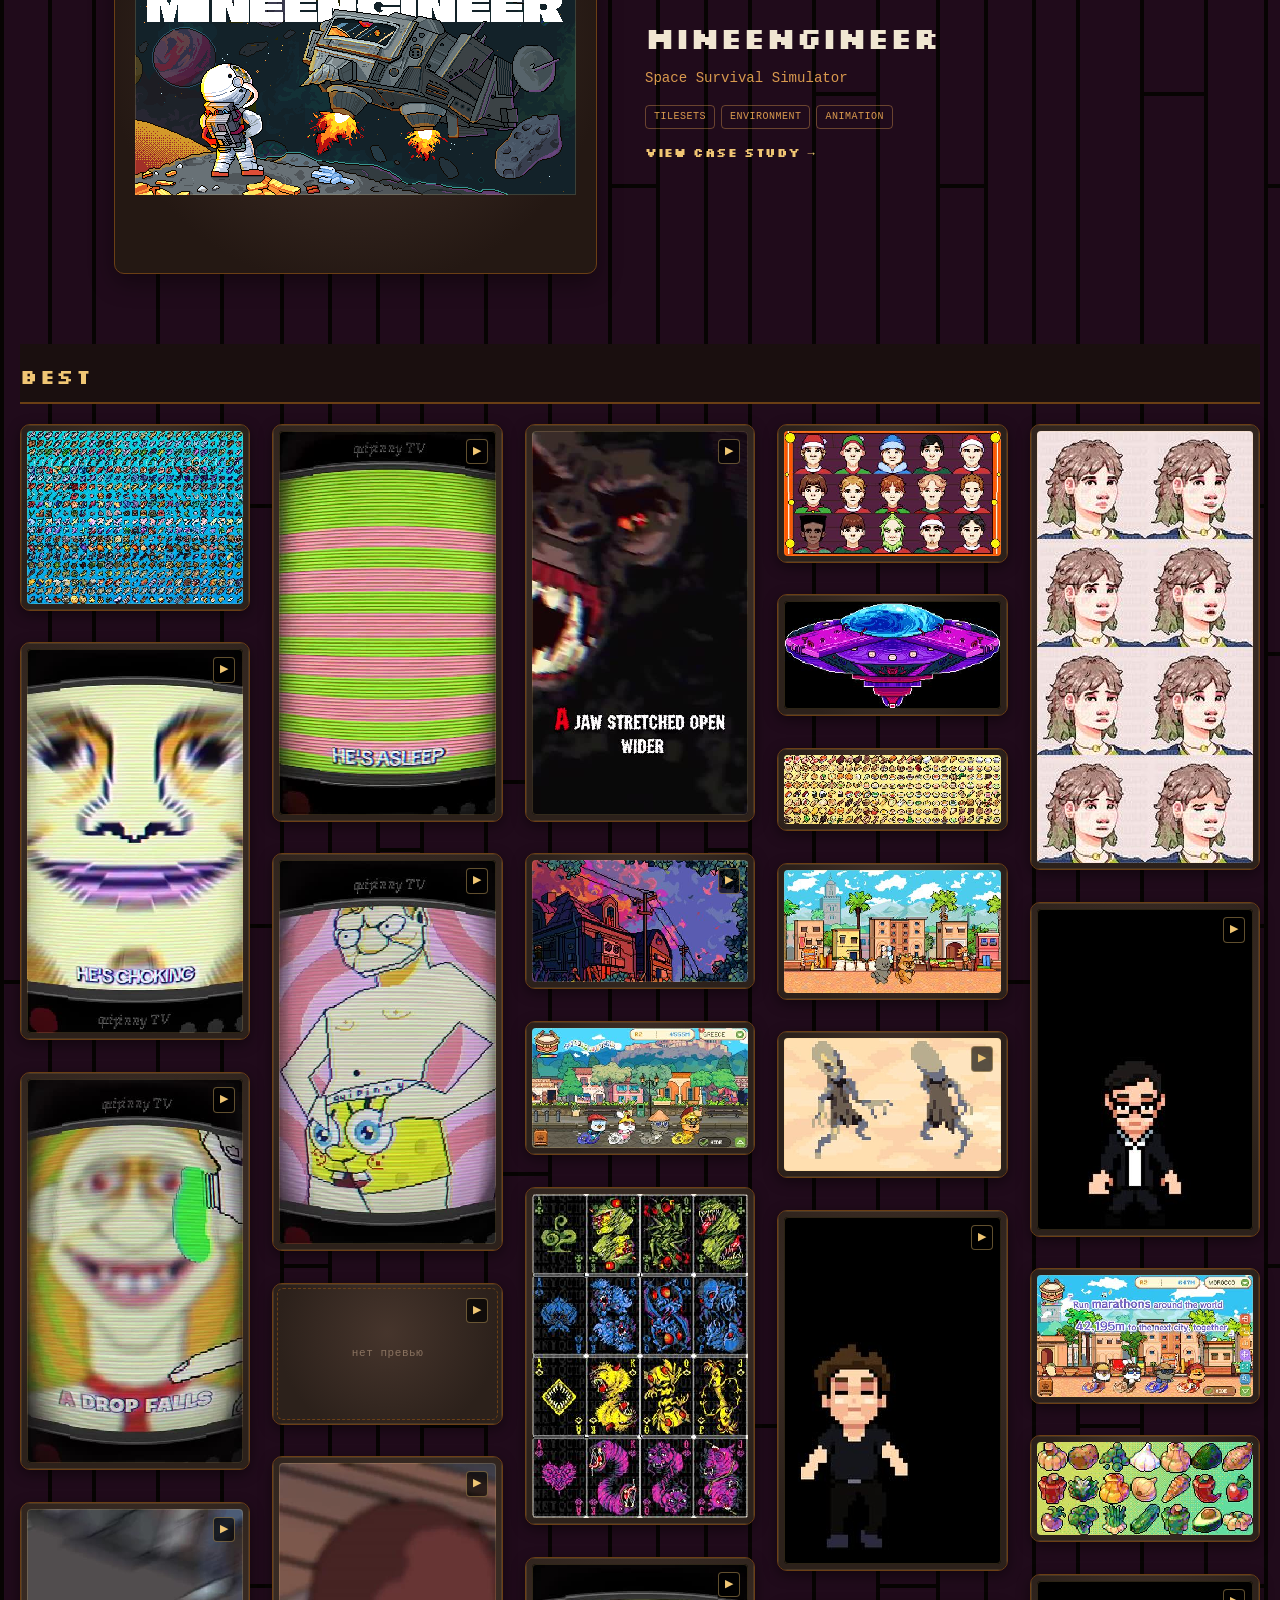
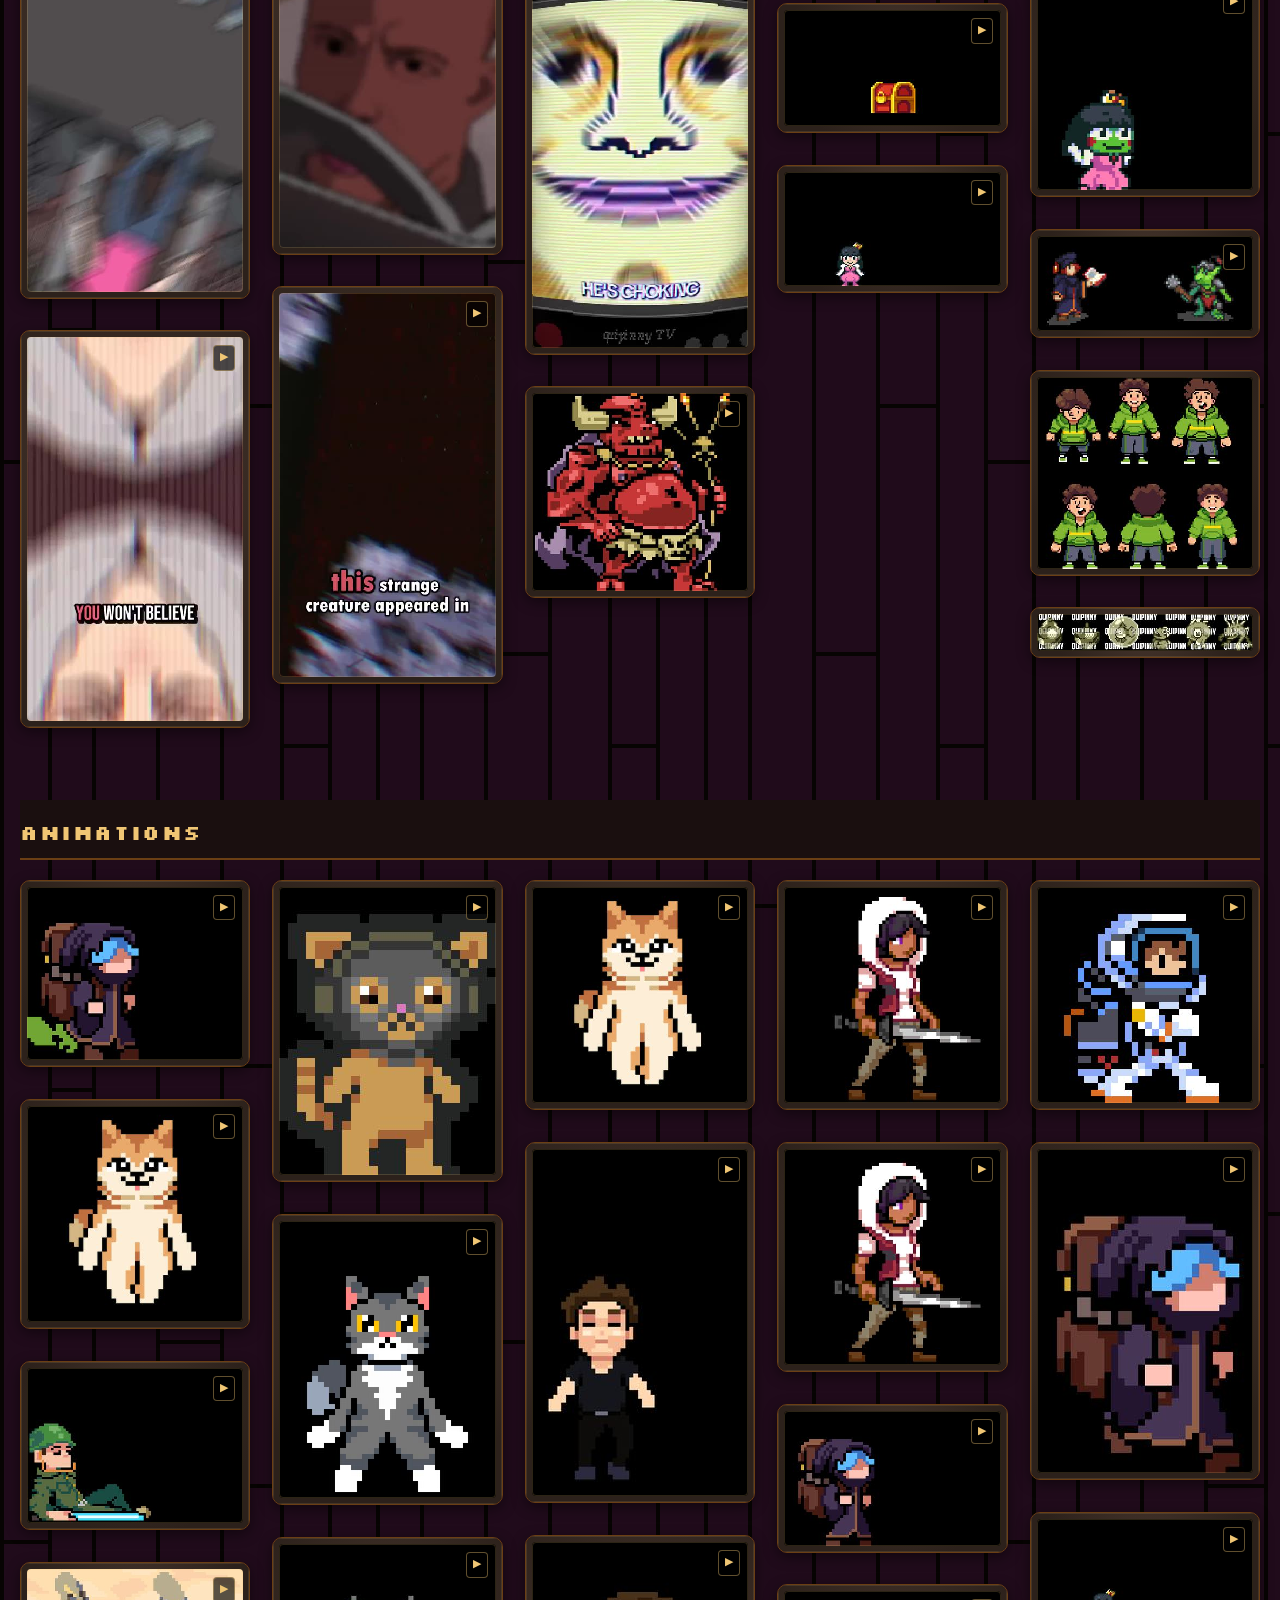
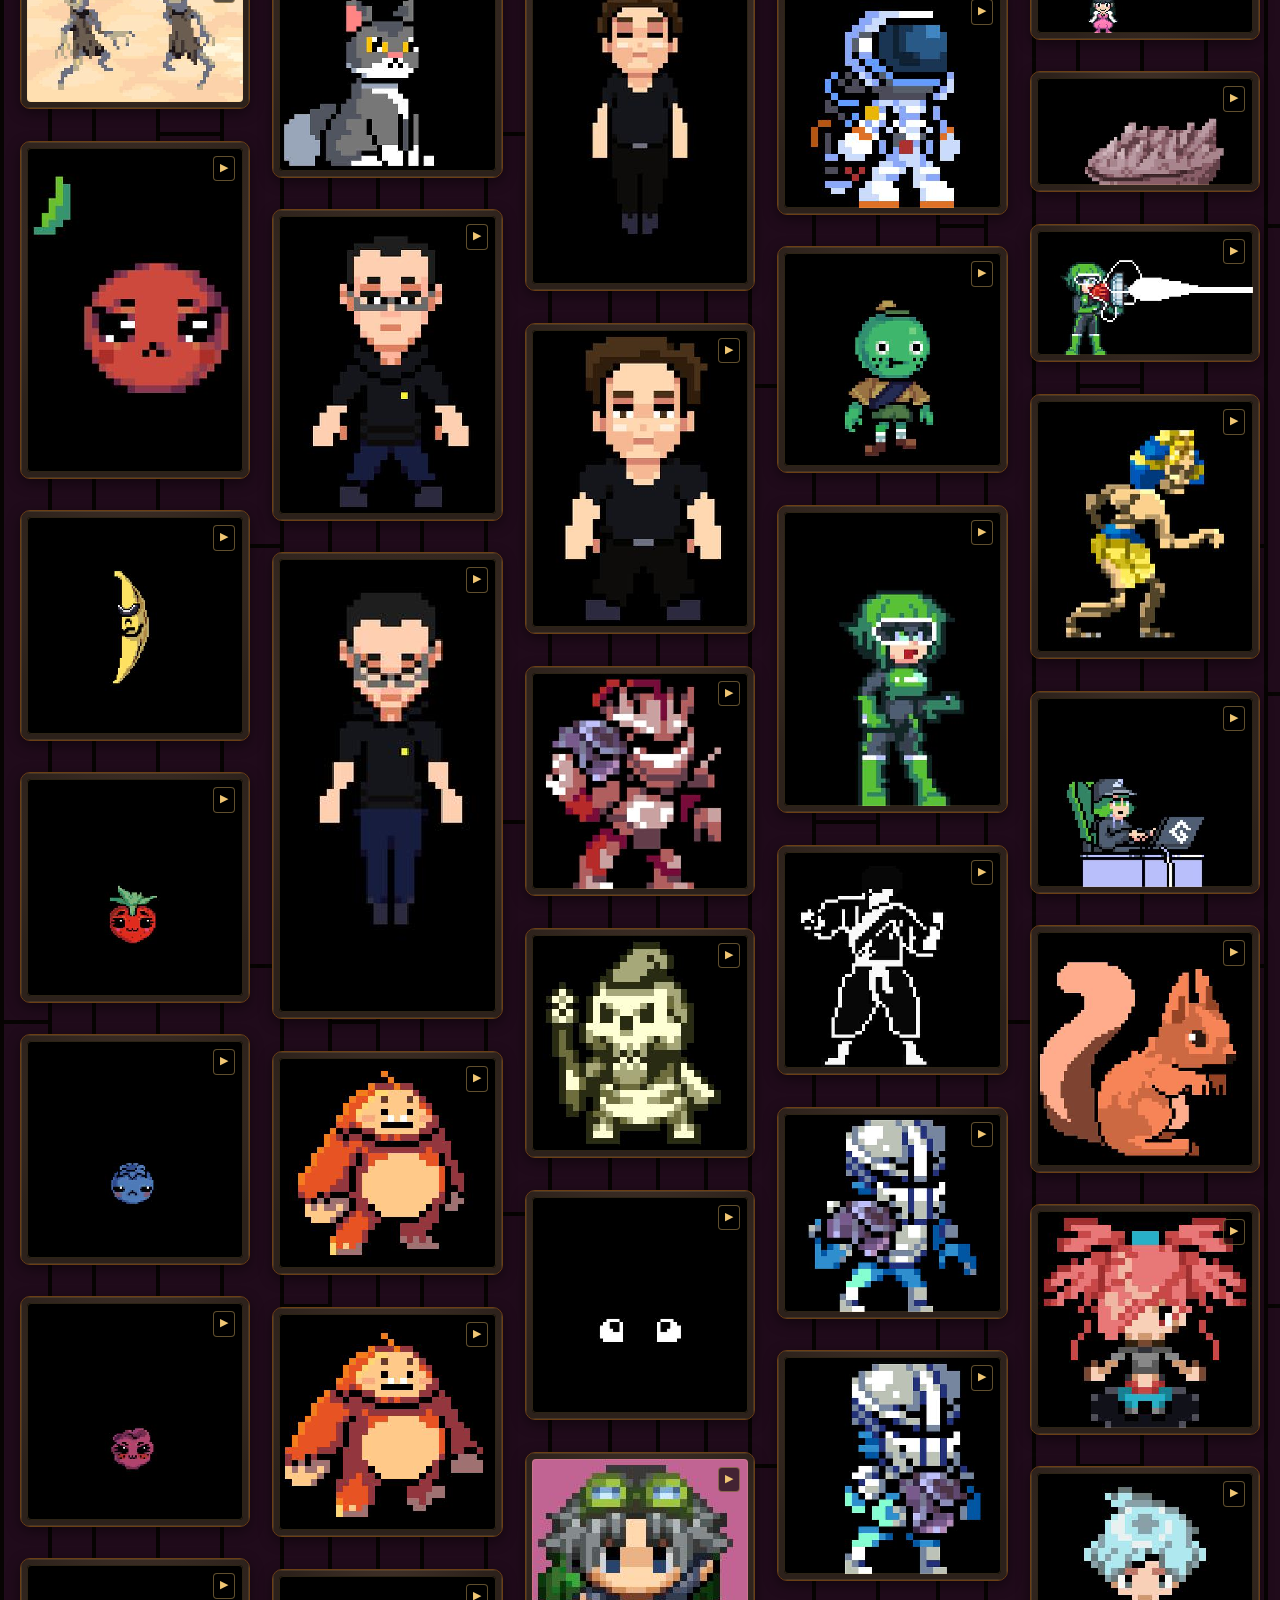
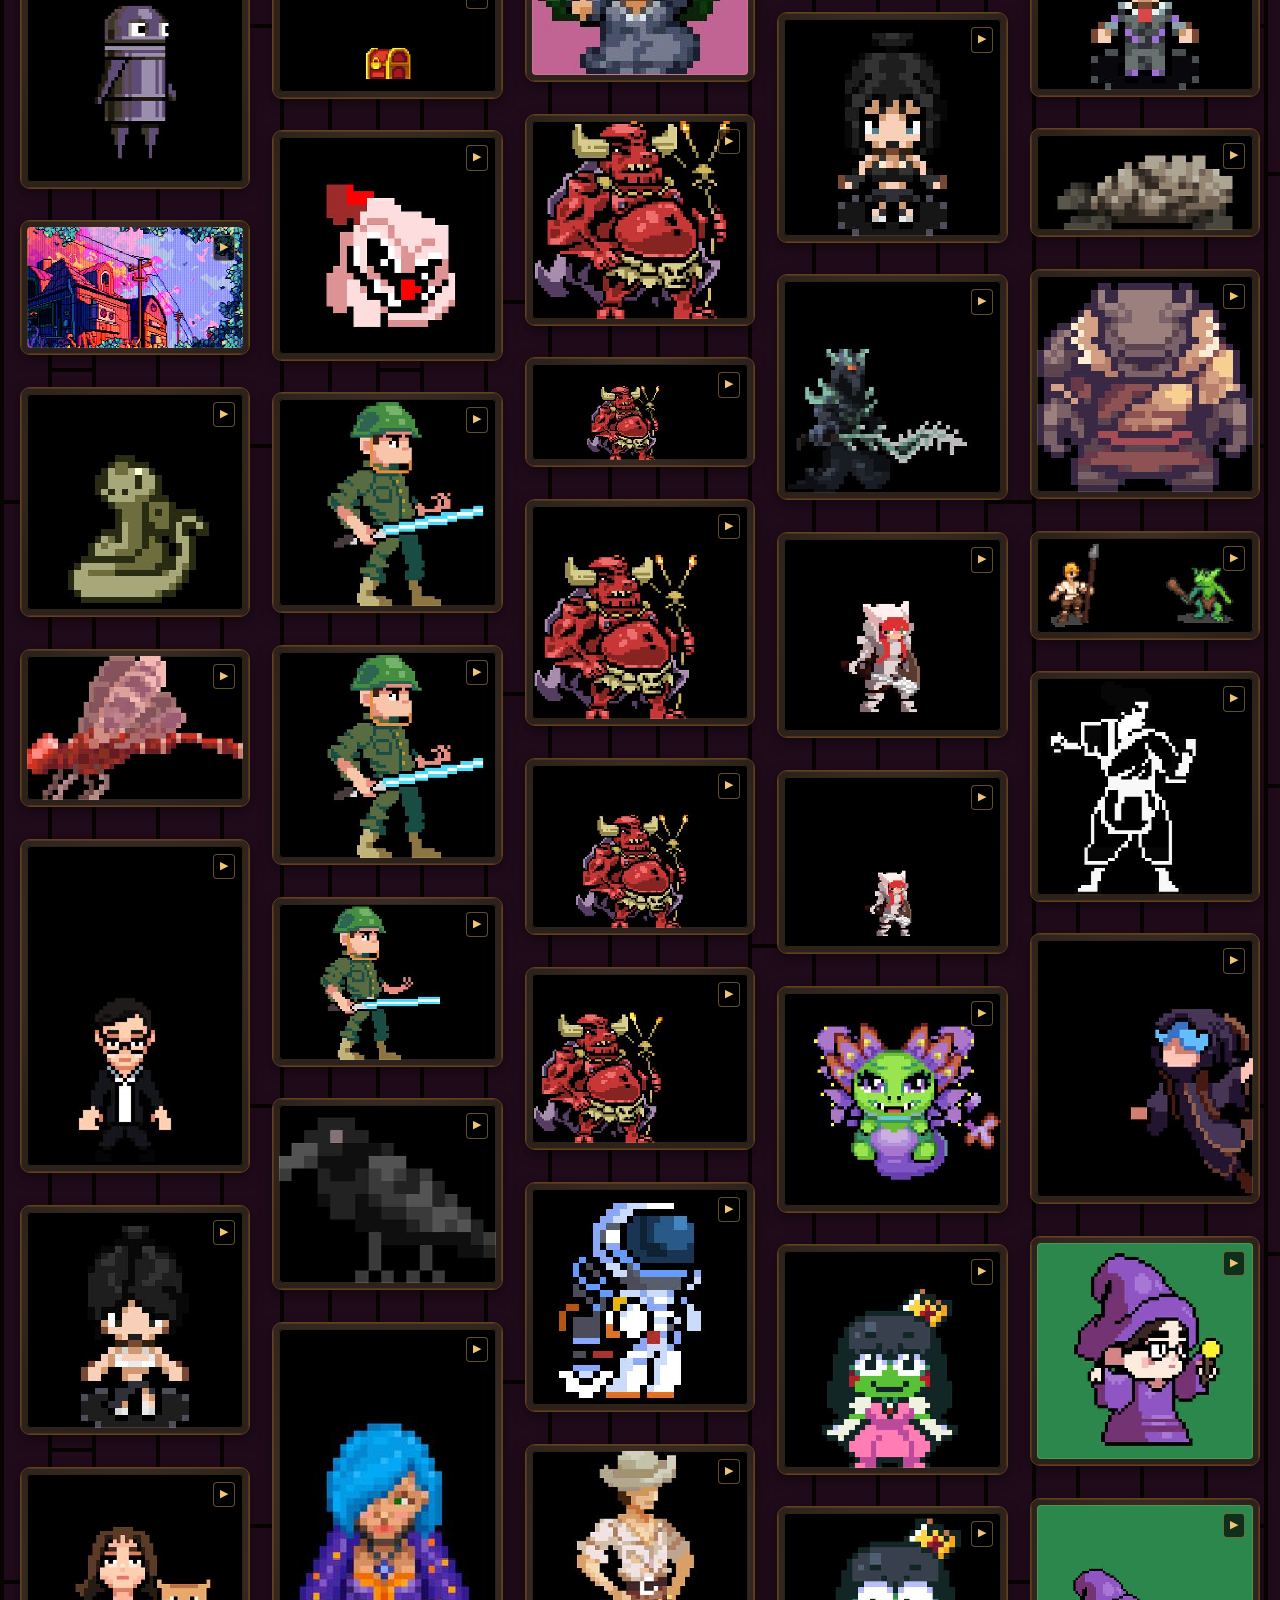
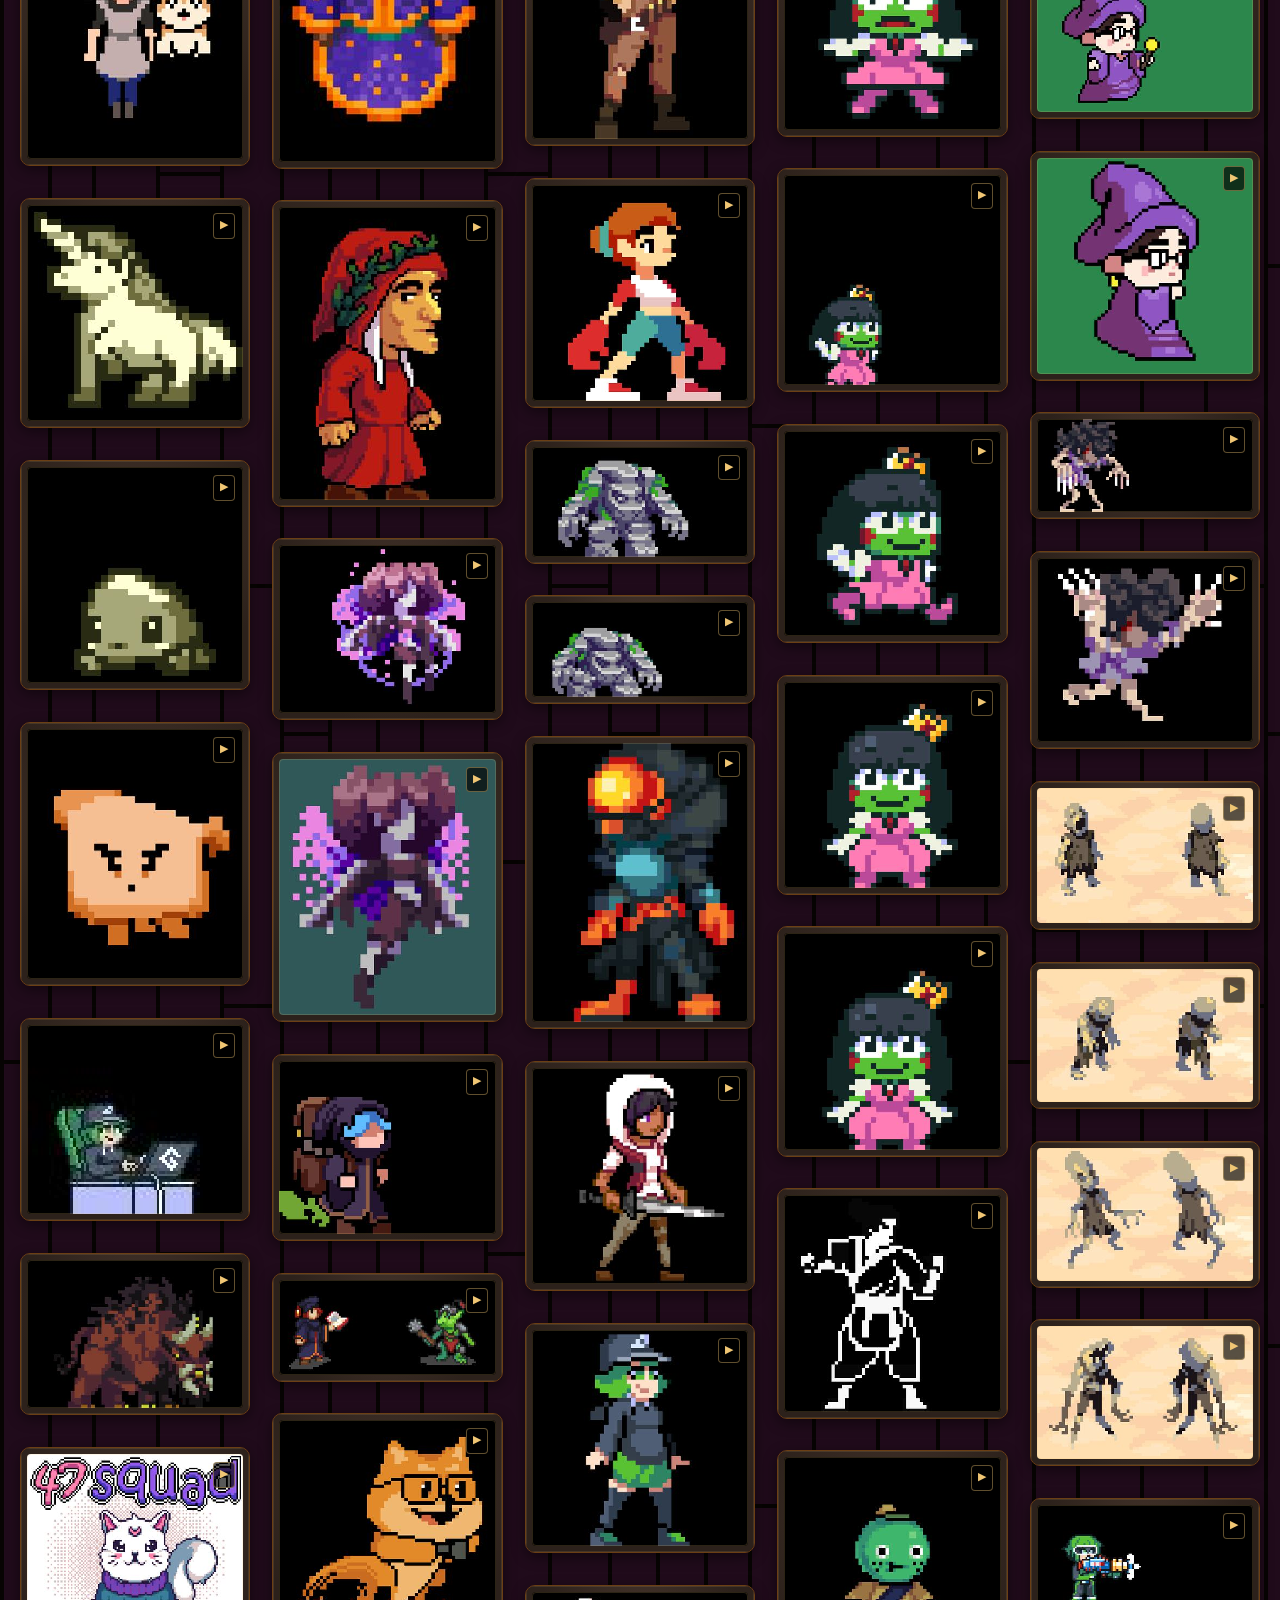
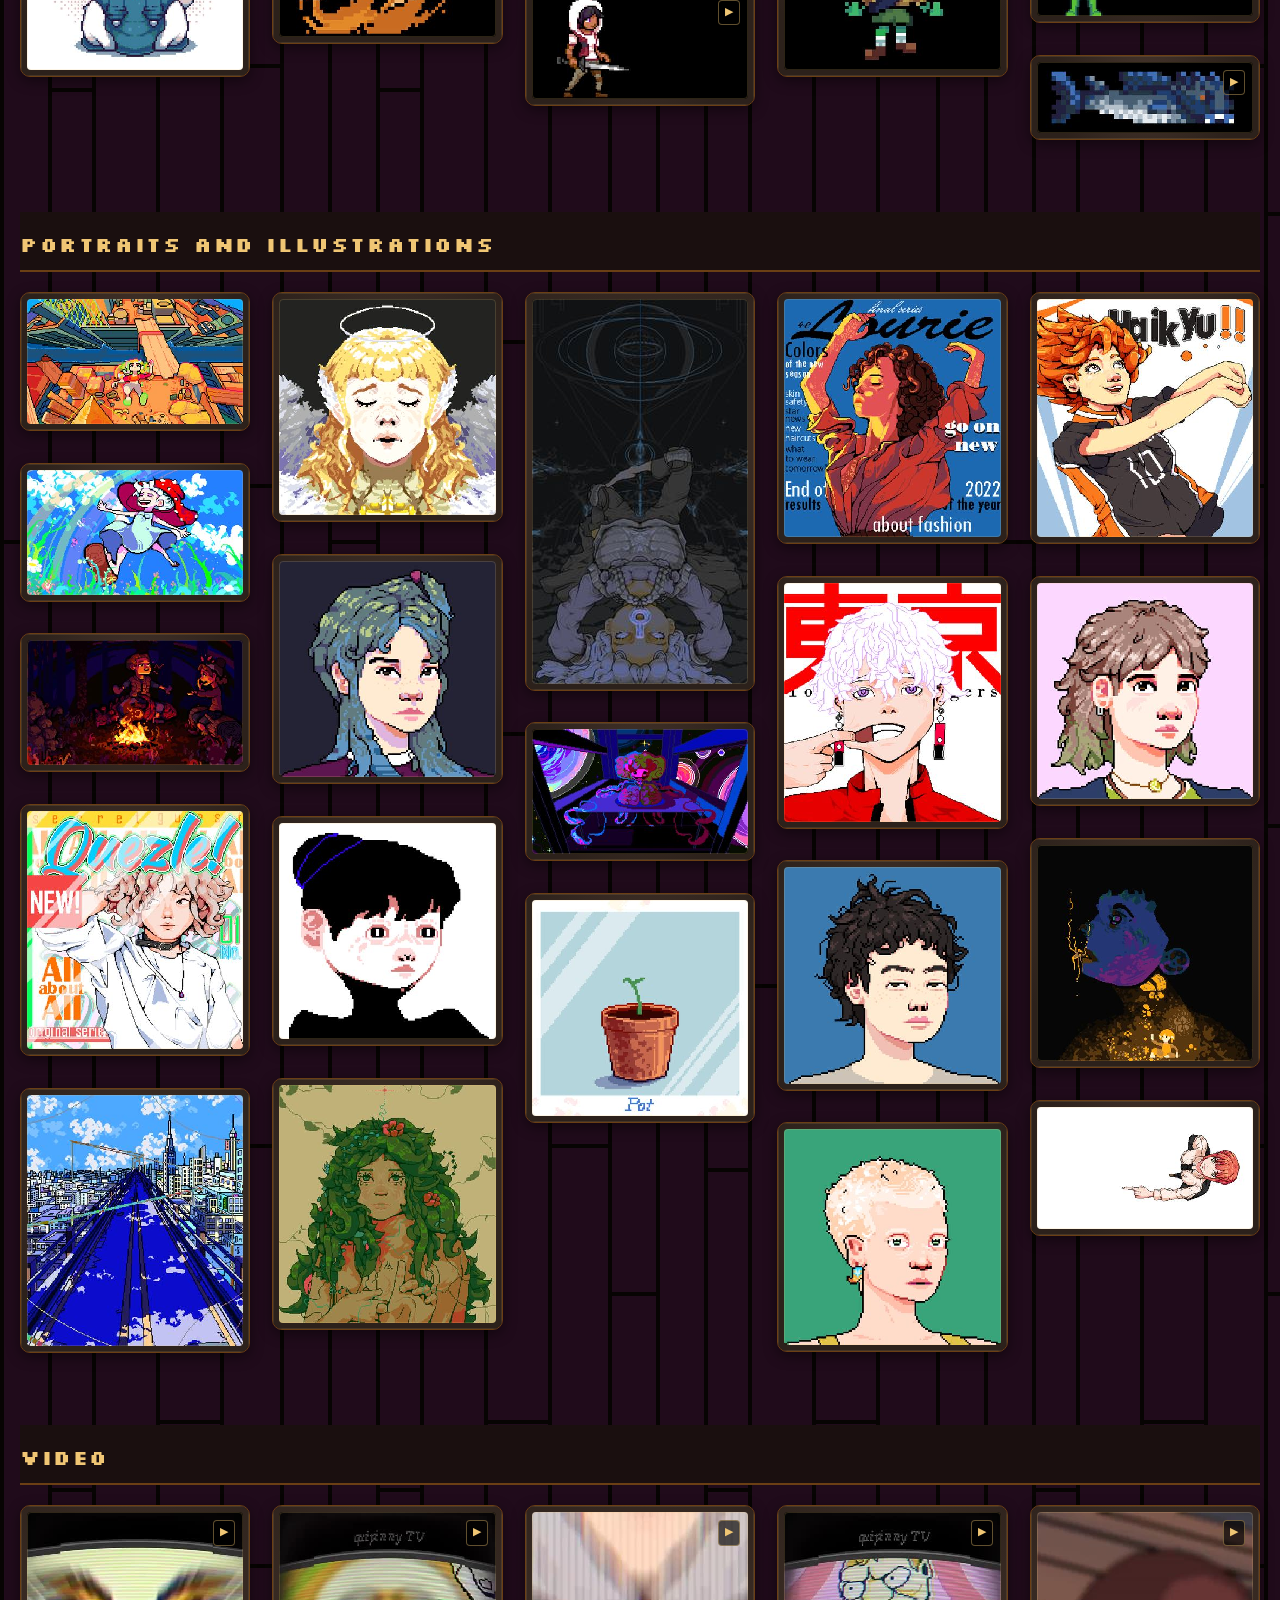
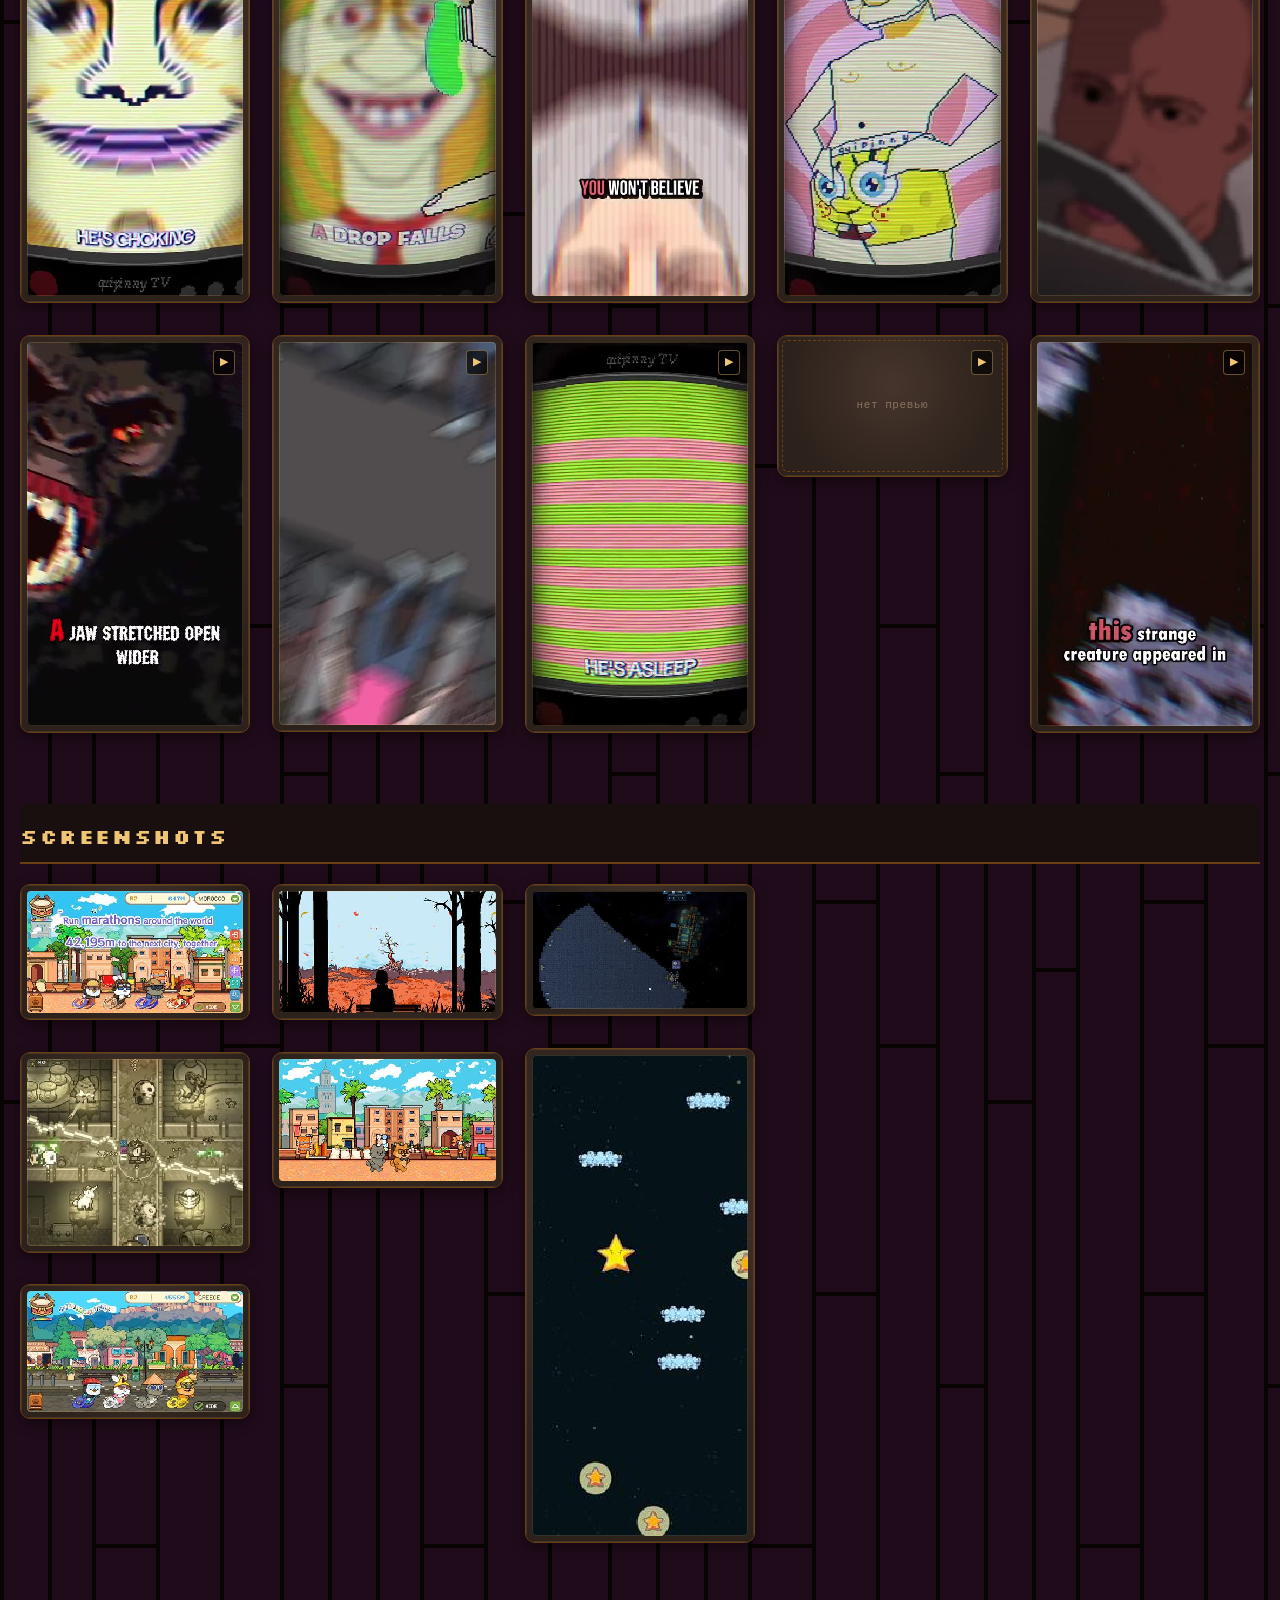
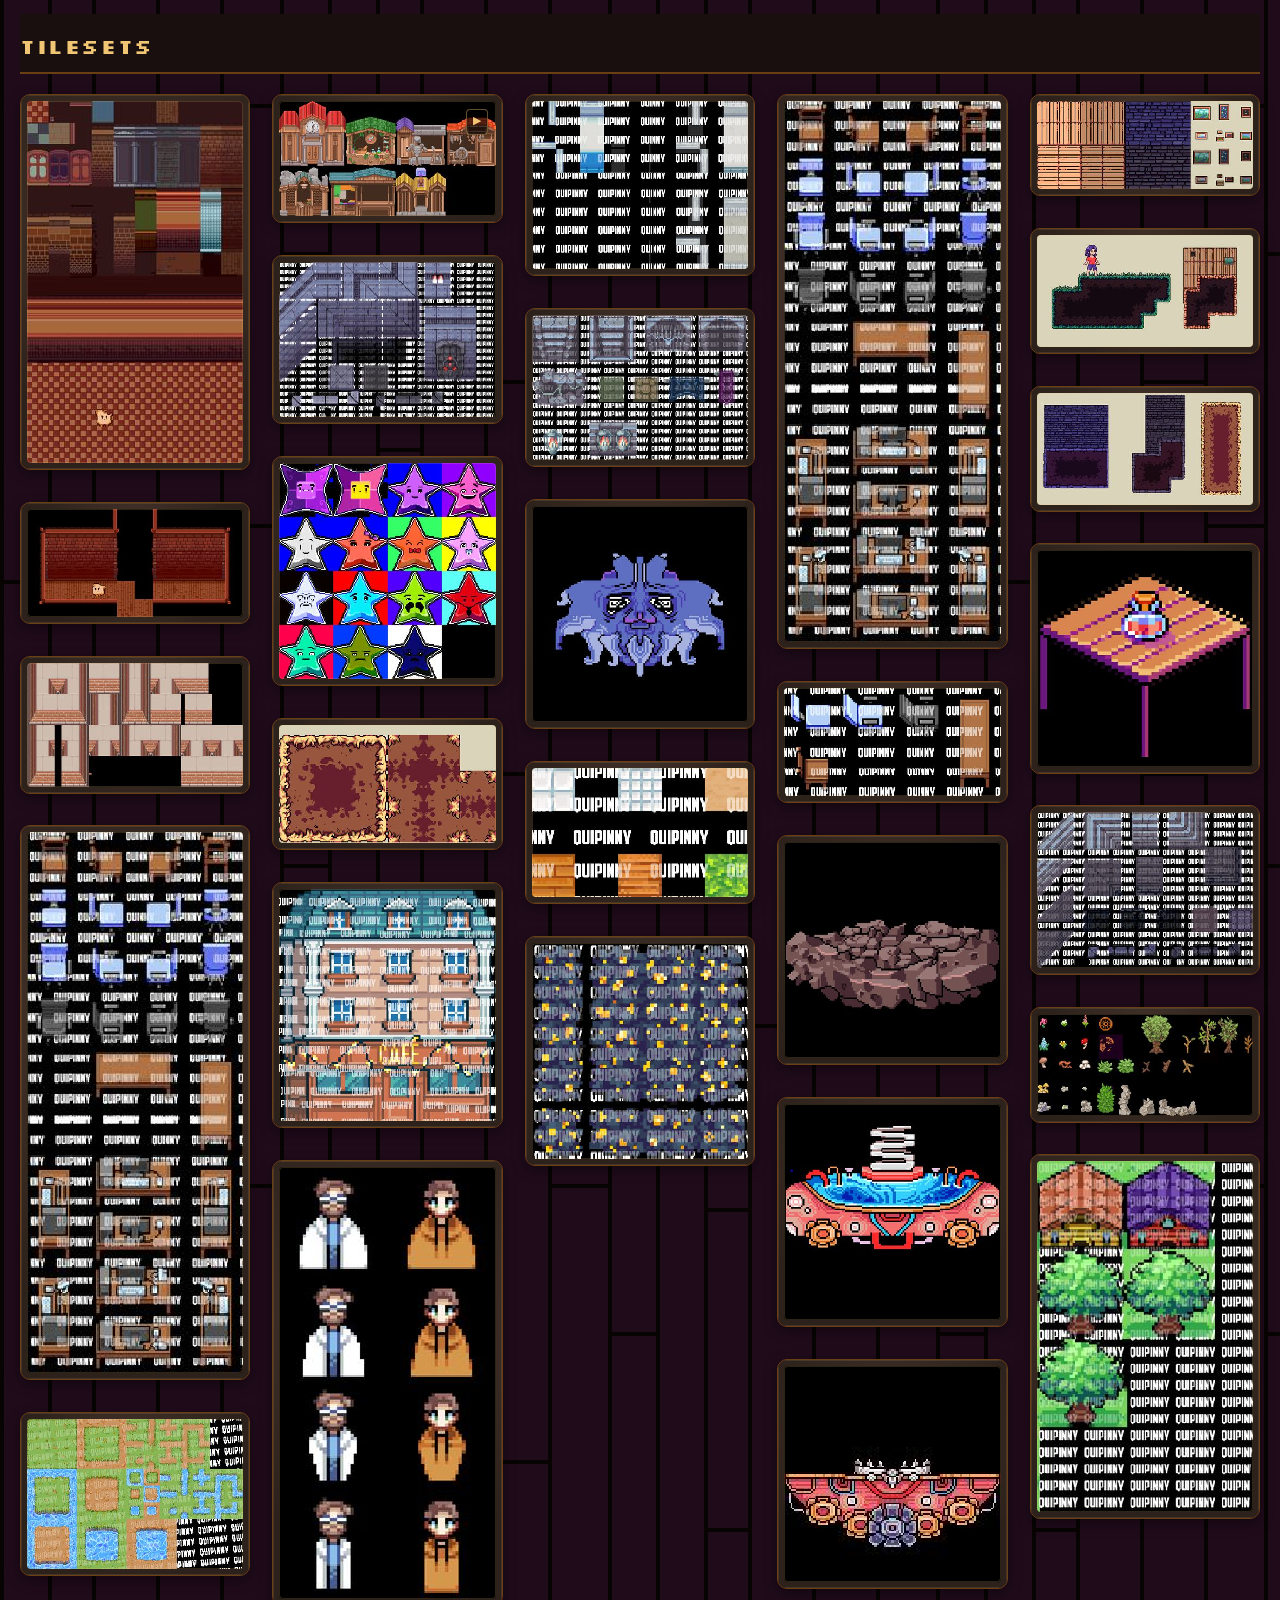
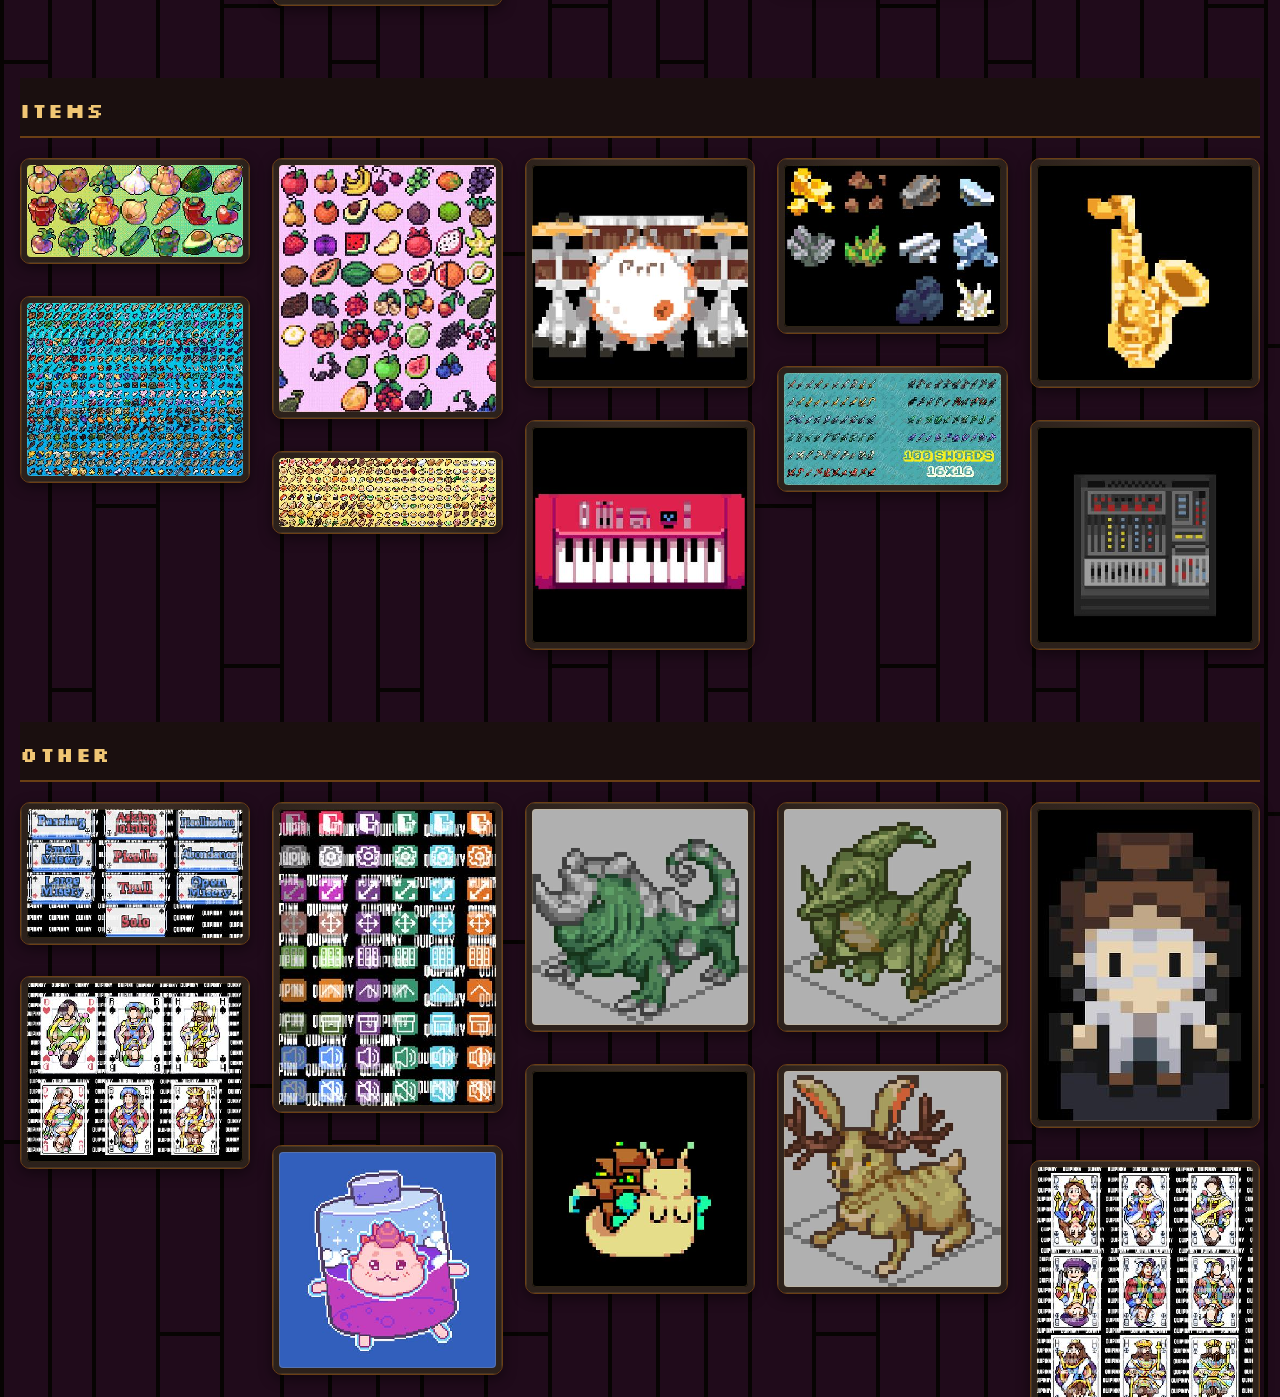
==== commit c4850641: "Update index.html" ====
--- a/portfolio/index.html
+++ b/portfolio/index.html
@@ -6,8 +6,8 @@
 <title>Portfolio | Quipinny — Pixel Artist</title>
 <link rel="preconnect" href="https://fonts.googleapis.com">
 <link rel="preconnect" href="https://fonts.gstatic.com" crossorigin>
-<link href="https://fonts.googleapis.com/css2?family=Silkscreen:wght@400;700&family=Space+Mono:wght@400;700&display=swap" rel="stylesheet">
-<link rel="stylesheet" href="style.css?v=8">
+<link href="https://fonts.googleapis.com/css2?family=Silkscreen:wght@400;700&family=VT323&display=swap" rel="stylesheet">
+<link rel="stylesheet" href="style.css?v=9">
 </head>
 <body oncontextmenu="return false;">
 
@@ -55,6 +55,6 @@
 
   <script src="works.js?v=2"></script>
   <script src="projects.js?v=1"></script>
-  <script src="script.js?v=8"></script>
+  <script src="script.js?v=9"></script>
 </body>
 </html>
--- a/portfolio/style.css
+++ b/portfolio/style.css
@@ -151,7 +151,7 @@
 /* Если картинка не загрузилась (битый путь) — вместо пустоты показываем
    явную подпись, чтобы сразу было видно, что тут не так, а не "ничего нет" */
 .card .thumb-frame.is-broken::after,
-.ticket-cover.is-broken::after {
+.feature-media.is-broken::after {
   content: "нет превью";
   position: absolute;
   inset: 0;
@@ -200,7 +200,7 @@
   position: fixed;
   inset: 0;
   background: rgba(10, 5, 5, 0.92);
-  z-index: 1000;
+  z-index: 1200; /* выше модалки проекта (1000) — лайтбокс открывается поверх неё тоже */
   align-items: center;
   justify-content: center;
   padding: 30px;
@@ -209,6 +209,43 @@
 
 .lightbox.is-open {
   display: flex;
+}
+
+/* Стрелки перелистывания влево/вправо */
+.lightbox-arrow {
+  position: fixed;
+  top: 50%;
+  transform: translateY(-50%);
+  z-index: 1201;
+  display: flex;
+  align-items: center;
+  justify-content: center;
+  width: 48px;
+  height: 48px;
+  border-radius: 50%;
+  border: 1px solid #6b3f14;
+  background: rgba(36, 20, 15, 0.85);
+  color: #f0c674;
+  font-size: 28px;
+  line-height: 1;
+  cursor: pointer;
+  transition: background 0.15s, transform 0.15s;
+}
+
+.lightbox-arrow:hover {
+  background: #8a1a1a;
+  transform: translateY(-50%) scale(1.08);
+}
+
+.lightbox-arrow--prev { left: 16px; }
+.lightbox-arrow--next { right: 16px; }
+
+@media (max-width: 600px) {
+  .lightbox-arrow {
+    width: 40px;
+    height: 40px;
+    font-size: 22px;
+  }
 }
 
 .lightbox-content {
@@ -320,12 +357,12 @@
 }
 
 /* ============================================================
-   ИЗБРАННЫЕ ПРОЕКТЫ — карточки-"билеты"
+   ИЗБРАННЫЕ ПРОЕКТЫ — чередующиеся редакторские блоки (зигзаг)
    ============================================================ */
 .featured {
-  max-width: 1200px;
+  max-width: 1100px;
   margin: 0 auto;
-  padding: 20px 24px 60px;
+  padding: 20px 24px 70px;
   scroll-margin-top: 70px;
 }
 
@@ -336,42 +373,49 @@
   color: #f0c674;
   letter-spacing: 0.08em;
   text-transform: uppercase;
-  margin-bottom: 24px;
+  margin-bottom: 40px;
   text-align: center;
 }
 
 .featured-grid {
-  display: grid;
-  grid-template-columns: repeat(auto-fit, minmax(280px, 1fr));
-  gap: 28px;
-}
-
-.ticket-card {
-  background: linear-gradient(165deg, #3a2018, #24140f);
-  border-radius: 12px;
-  overflow: hidden;
+  display: flex;
+  flex-direction: column;
+  gap: 64px;
+}
+
+.feature-row {
+  display: flex;
+  align-items: center;
+  gap: 48px;
+}
+
+.feature-row--reverse {
+  flex-direction: row-reverse;
+}
+
+.feature-media {
+  position: relative;
+  flex: 1 1 48%;
+  min-width: 0;
   cursor: pointer;
-  box-shadow: 0 8px 24px rgba(0, 0, 0, 0.5);
-  transition: transform 0.2s ease, box-shadow 0.2s ease;
+  aspect-ratio: 4 / 3;
+  background: radial-gradient(circle at 50% 35%, #46352c, #241813 75%);
   border: 1px solid #6b3f14;
-}
-
-.ticket-card:hover {
-  transform: translateY(-6px);
-  box-shadow: 0 16px 36px rgba(0, 0, 0, 0.6), 0 0 0 1px rgba(240, 198, 116, 0.3);
-}
-
-.ticket-cover {
-  position: relative;
-  height: 220px;
-  background: radial-gradient(circle at 50% 35%, #46352c, #241813 75%);
+  border-radius: 10px;
   display: flex;
   align-items: center;
   justify-content: center;
-  padding: 8px;
-}
-
-.ticket-cover img {
+  padding: 20px;
+  box-shadow: 0 8px 24px rgba(0, 0, 0, 0.4);
+  transition: transform 0.2s ease, box-shadow 0.2s ease;
+}
+
+.feature-media:hover {
+  transform: translateY(-4px);
+  box-shadow: 0 14px 32px rgba(0, 0, 0, 0.55), 0 0 0 1px rgba(240, 198, 116, 0.3);
+}
+
+.feature-media img {
   max-width: 100%;
   max-height: 100%;
   object-fit: contain;
@@ -381,52 +425,79 @@
   -webkit-user-drag: none;
 }
 
-/* Перфорация "билета" — имитация линии отрыва между обложкой и описанием */
-.ticket-tear {
-  position: relative;
-  height: 0;
-  border-top: 2px dashed #6b3f14;
-  margin: 0 16px;
-}
-
-.ticket-tear::before,
-.ticket-tear::after {
-  content: "";
-  position: absolute;
-  top: -9px;
-  width: 18px;
-  height: 18px;
-  background: #150d0d; /* цвет фона страницы — создаёт вырез-полукруг */
-  border-radius: 50%;
-}
-
-.ticket-tear::before { left: -25px; }
-.ticket-tear::after { right: -25px; }
-
-.ticket-info {
-  padding: 18px 20px 22px;
-}
-
-.ticket-info h3 {
-  font-family: 'Silkscreen', monospace;
-  font-weight: 700;
-  font-size: 17px;
+.feature-text {
+  flex: 1 1 52%;
+  min-width: 0;
+}
+
+.feature-text h3 {
+  font-family: 'Silkscreen', monospace;
+  font-weight: 700;
+  font-size: clamp(20px, 2.4vw, 30px); /* заголовок масштабируется вместе с шириной колонки текста */
   color: #f0e6d2;
-  margin-bottom: 8px;
-}
-
-.ticket-info p {
-  font-family: 'Space Mono', monospace;
-  font-size: 13px;
+  margin-bottom: 10px;
+  line-height: 1.3;
+}
+
+.feature-tagline {
+  font-family: 'Space Mono', monospace;
+  font-size: clamp(13px, 1.1vw, 15px);
+  color: #d99a4e;
+  line-height: 1.6;
+  margin-bottom: 16px;
+}
+
+/* Необязательные поля (Role / Tools / Year / Platform) — показываются,
+   только если заполнены в projects.js */
+.feature-meta {
+  list-style: none;
+  margin: 0 0 16px;
+  padding: 0;
+  display: flex;
+  flex-direction: column;
+  gap: 4px;
+}
+
+.feature-meta li {
+  font-family: 'Space Mono', monospace;
+  font-size: 12px;
   color: #cbb89a;
-  line-height: 1.5;
+}
+
+.feature-meta li span {
+  display: inline-block;
+  min-width: 70px;
+  color: #8a7360;
+  letter-spacing: 0.05em;
+  text-transform: uppercase;
+  font-size: 10px;
+  margin-right: 8px;
+}
+
+.feature-more {
+  font-family: 'Silkscreen', monospace;
+  font-weight: 700;
+  font-size: 12px;
+  color: #f0c674;
+  background: none;
+  border: none;
+  cursor: pointer;
+  padding: 0;
+  margin-top: 16px;
+  letter-spacing: 0.05em;
+  transition: transform 0.15s;
+  display: inline-block;
+}
+
+.feature-more:hover {
+  transform: translateX(4px);
 }
 
 .ticket-tags {
   display: flex;
   flex-wrap: wrap;
   gap: 6px;
-  margin-top: 12px;
+  margin-top: 4px;
 }
 
 .ticket-tags span {
@@ -438,6 +509,17 @@
   border: 1px solid rgba(217, 154, 78, 0.4);
   border-radius: 4px;
   padding: 3px 8px;
+}
+
+@media (max-width: 720px) {
+  .feature-row,
+  .feature-row--reverse {
+    flex-direction: column;
+    gap: 20px;
+  }
+  .feature-media {
+    width: 100%;
+  }
 }
 
 /* ============================================================
@@ -593,4 +675,3 @@
     gap: 24px;
   }
 }
-
